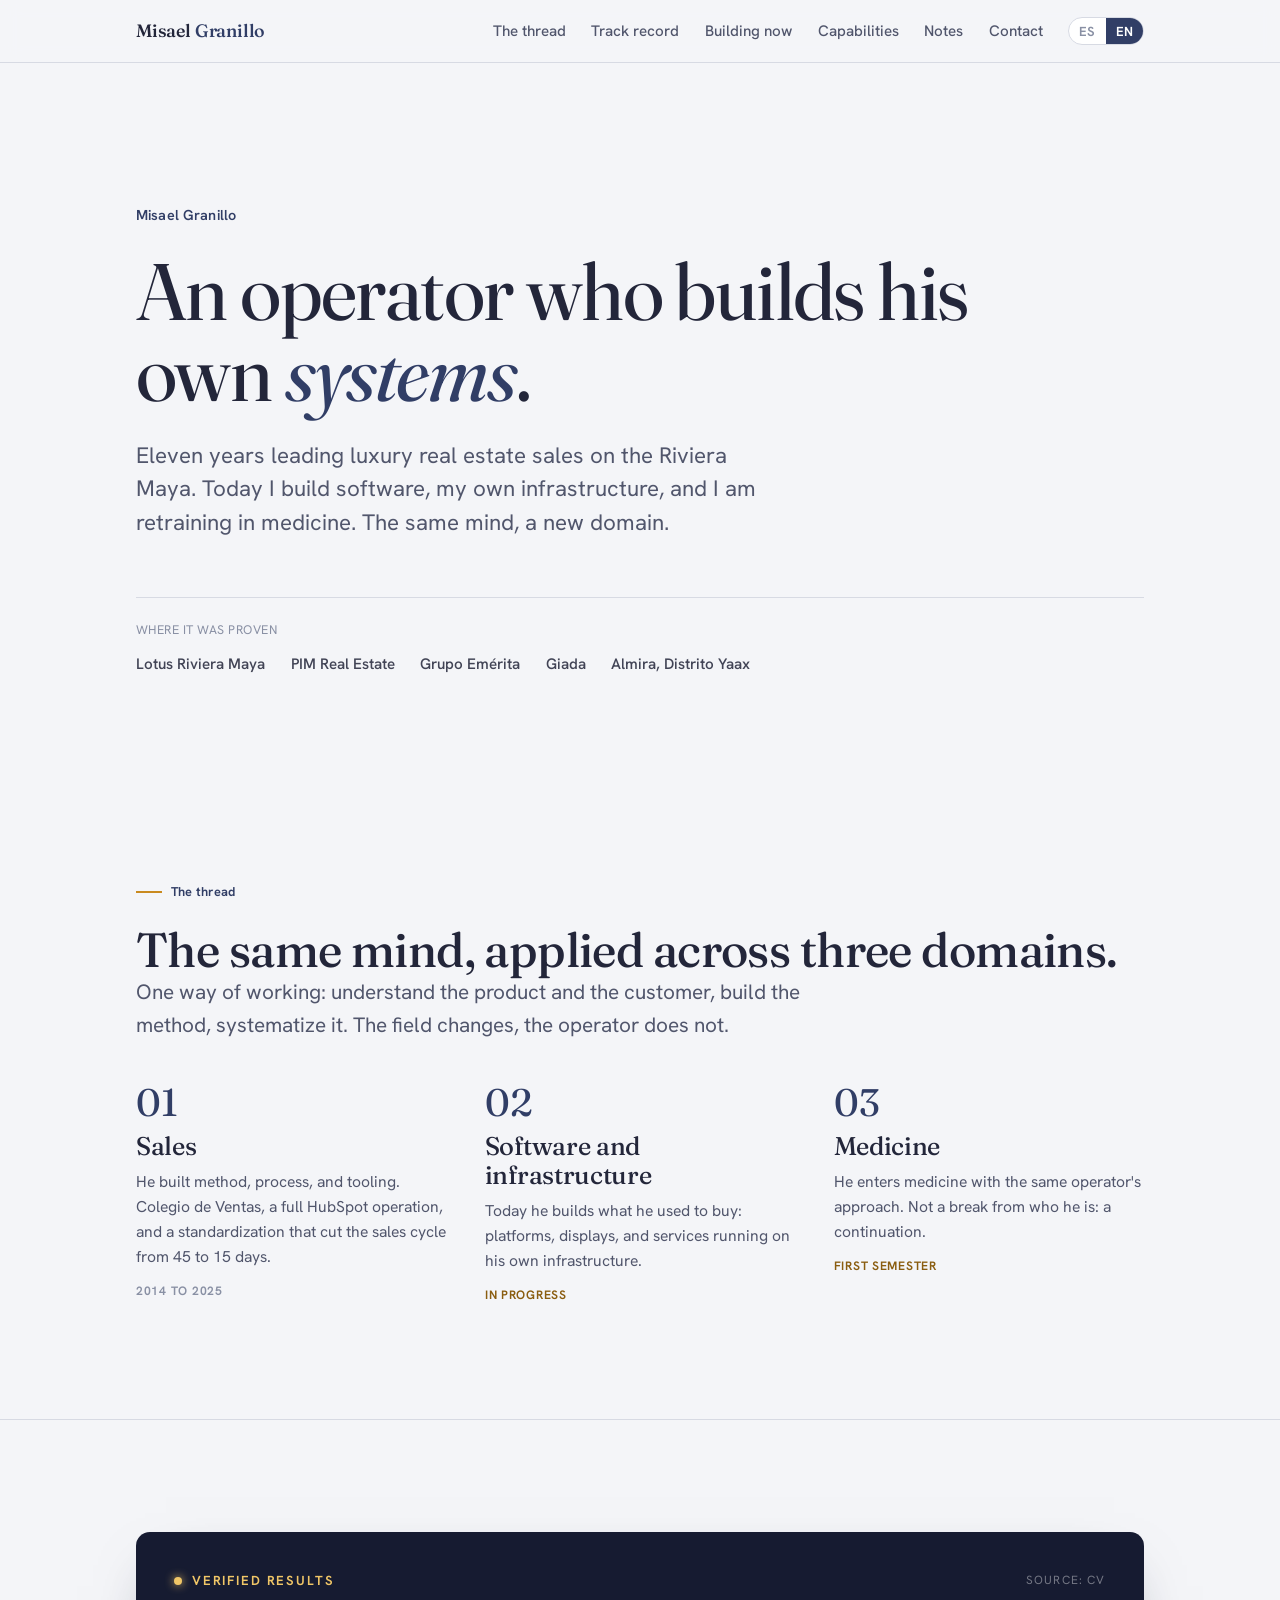
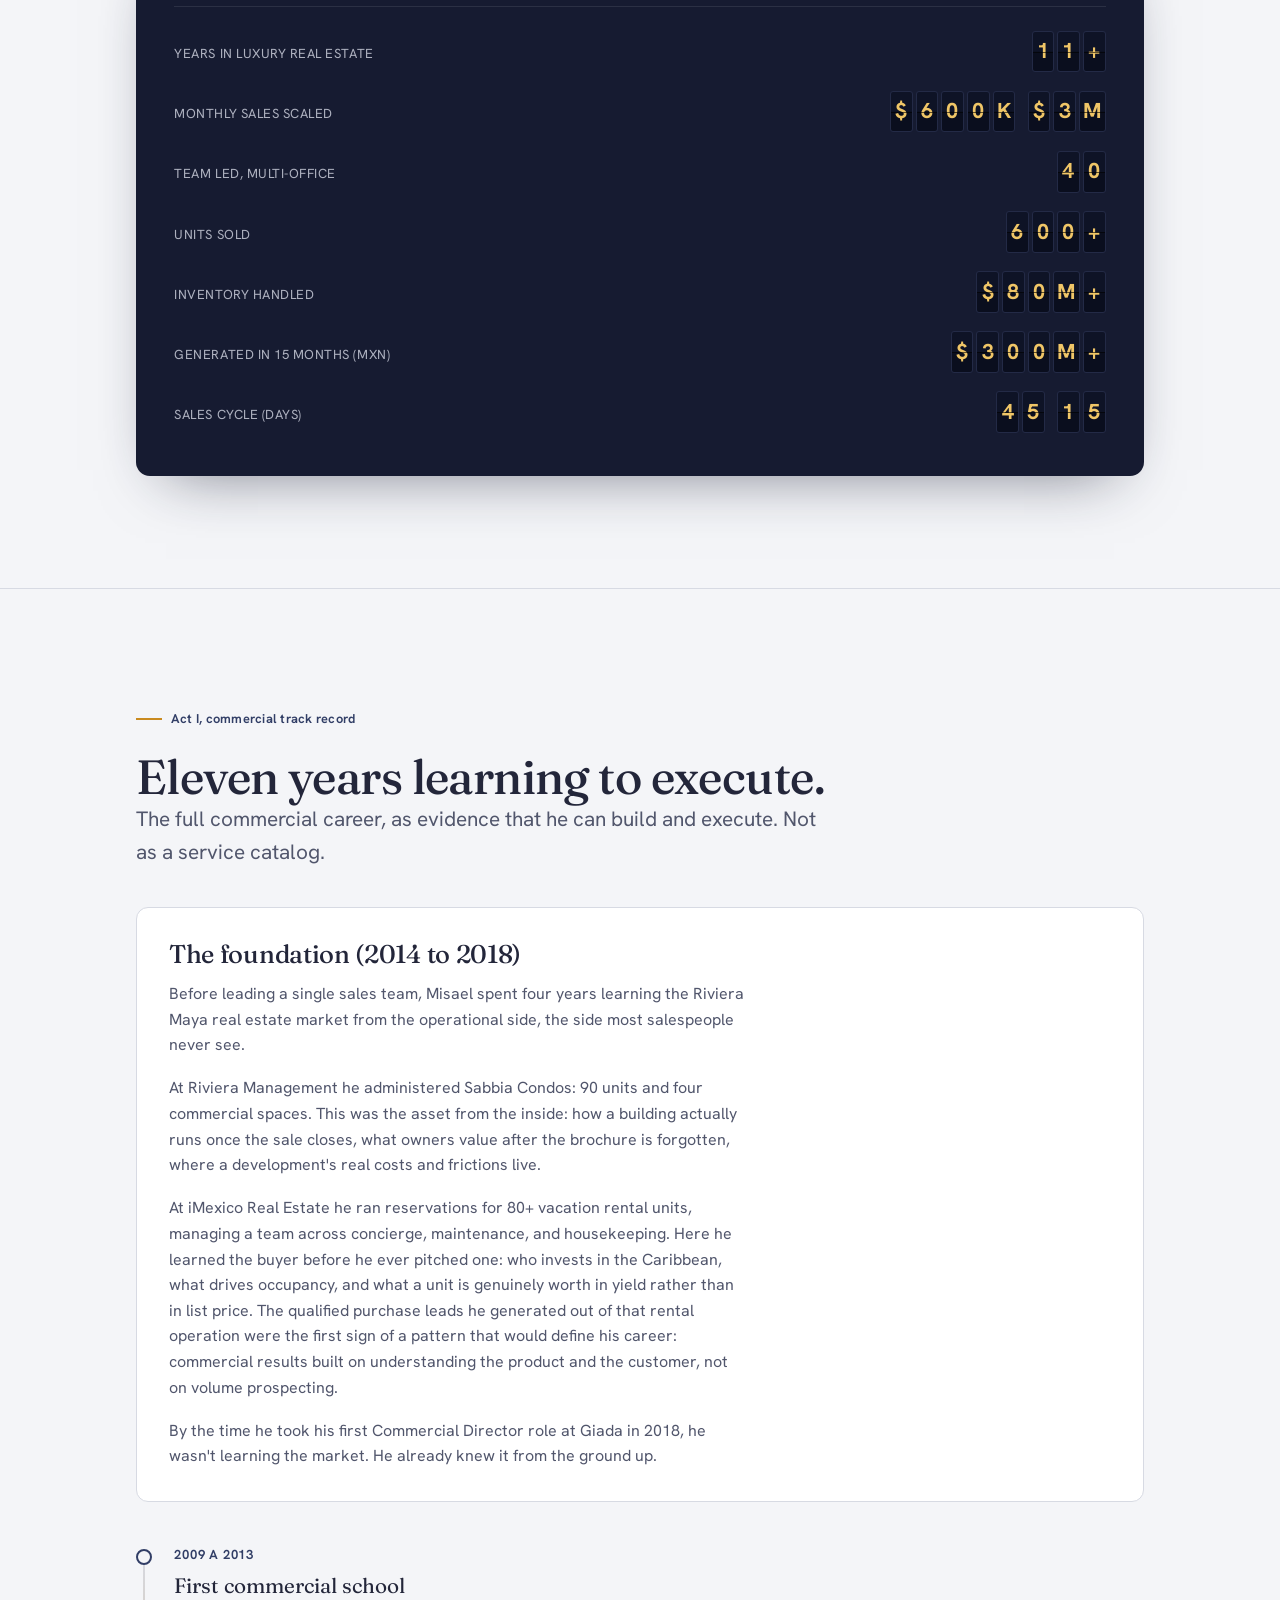
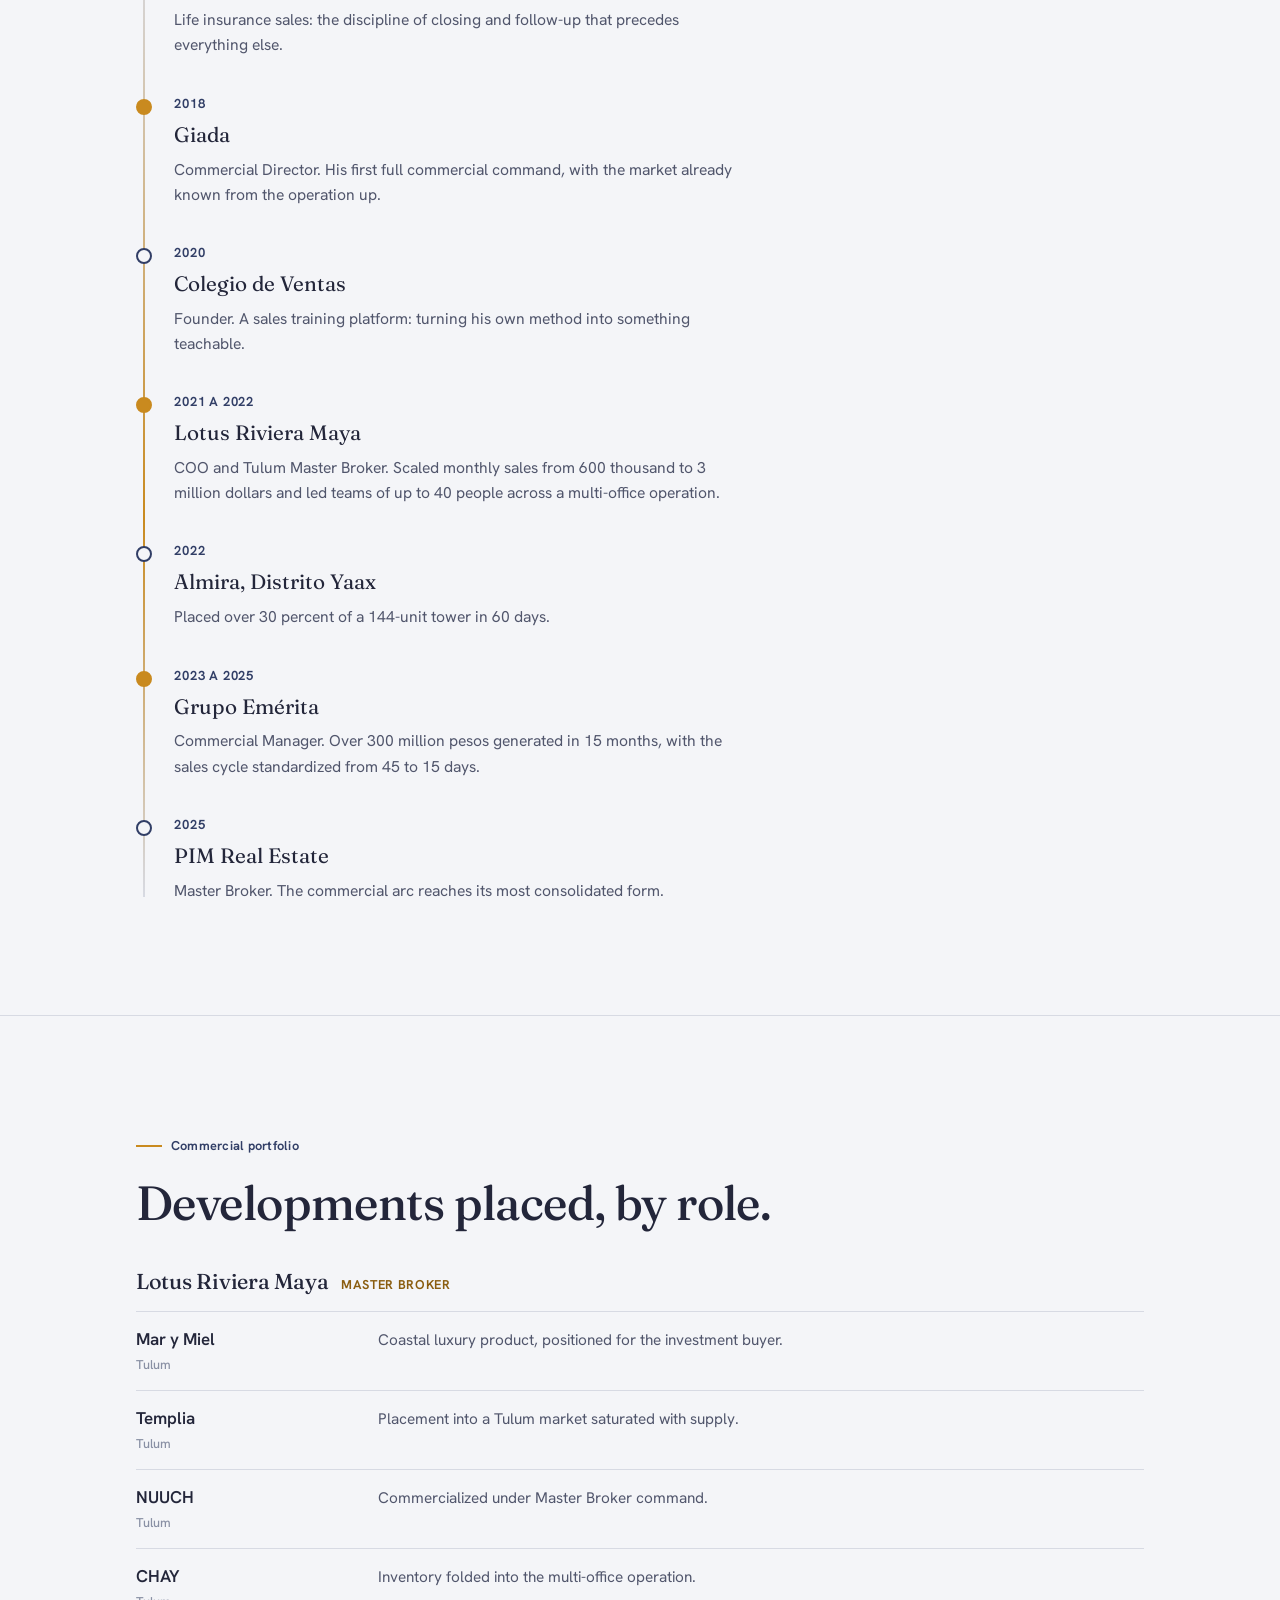
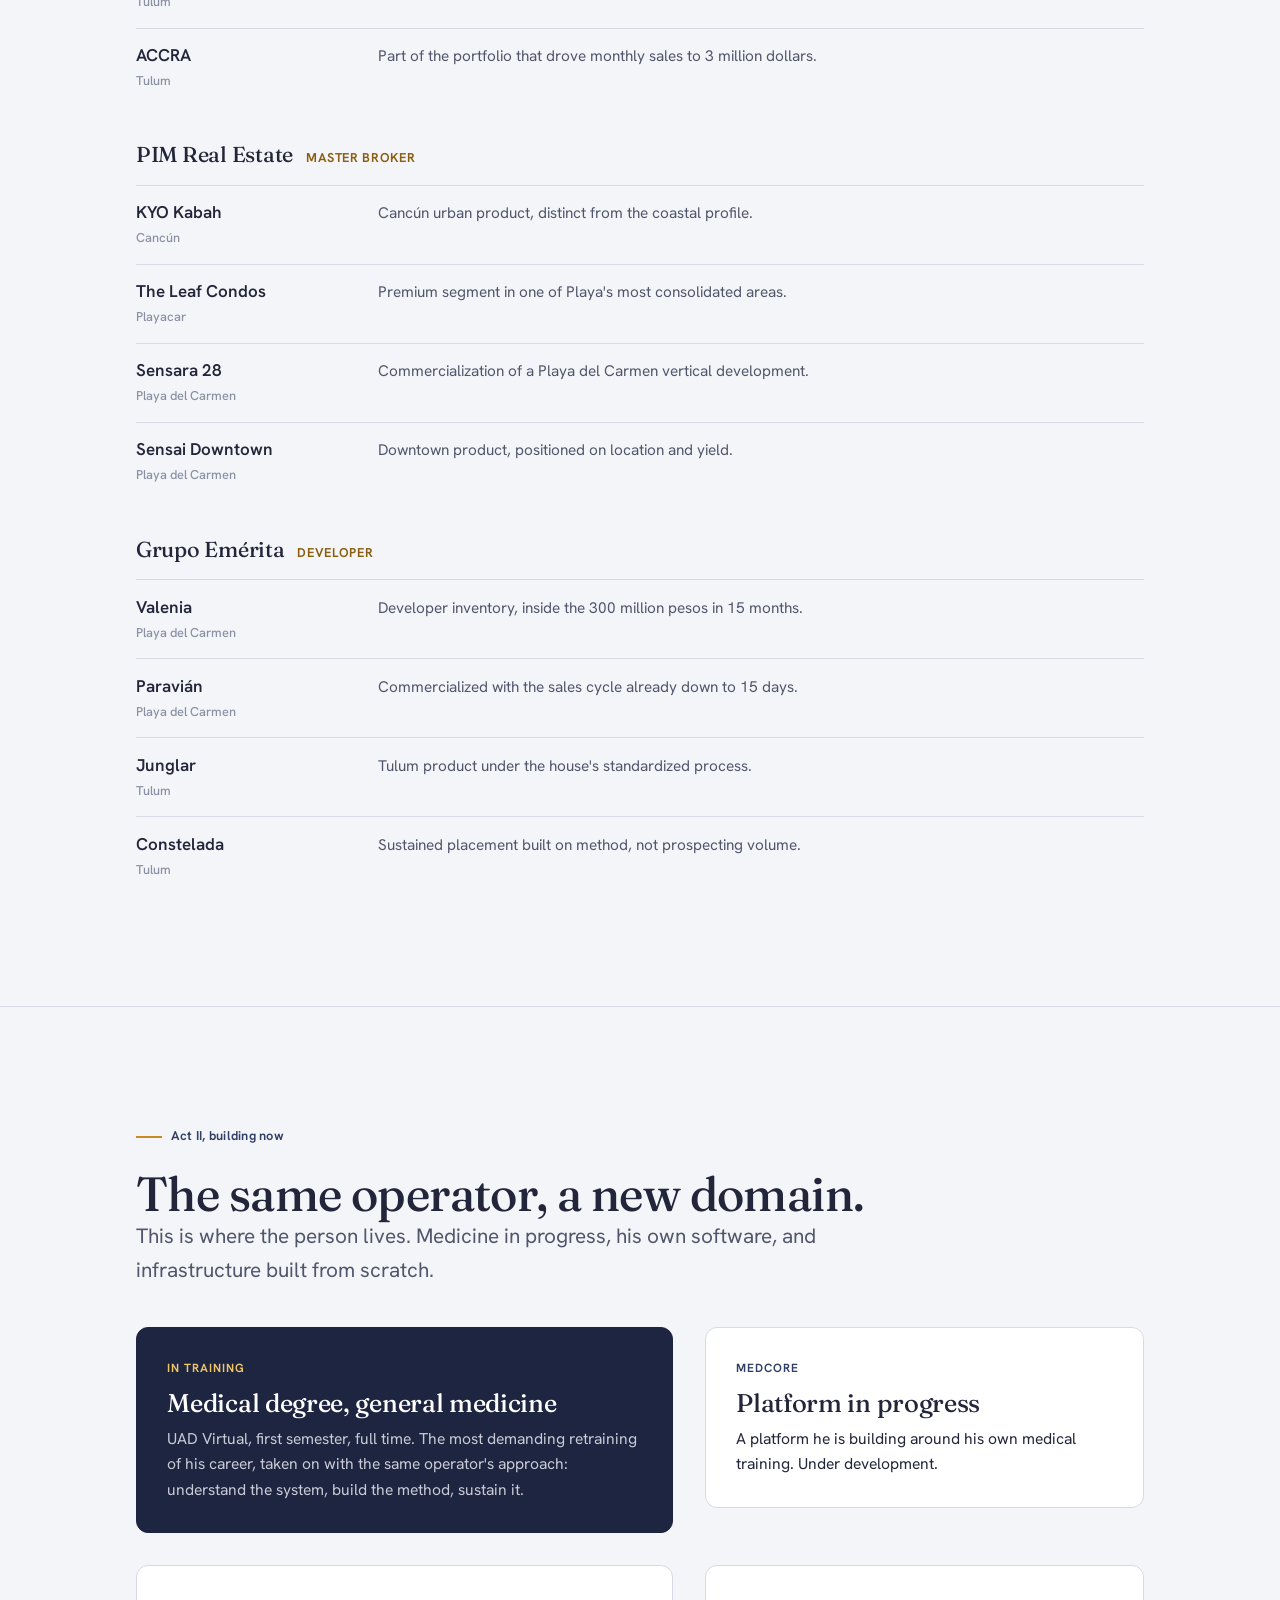
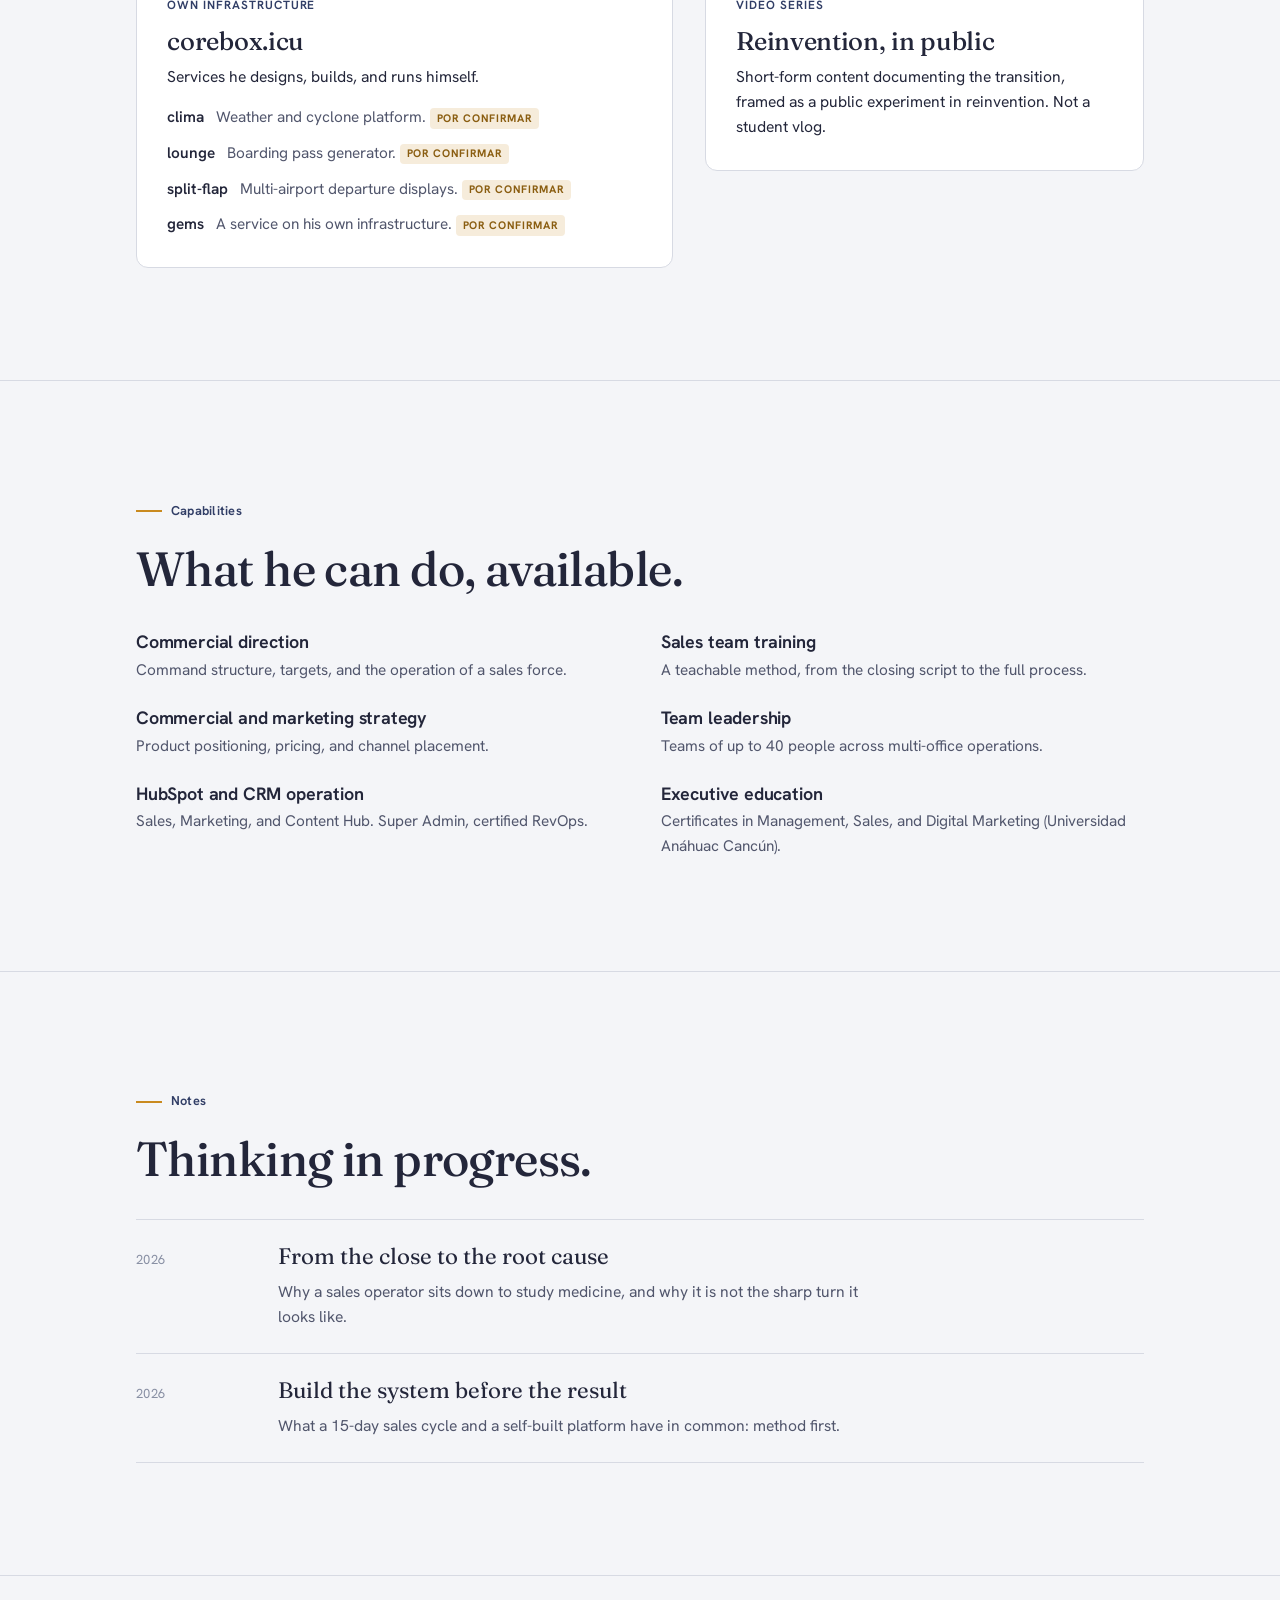
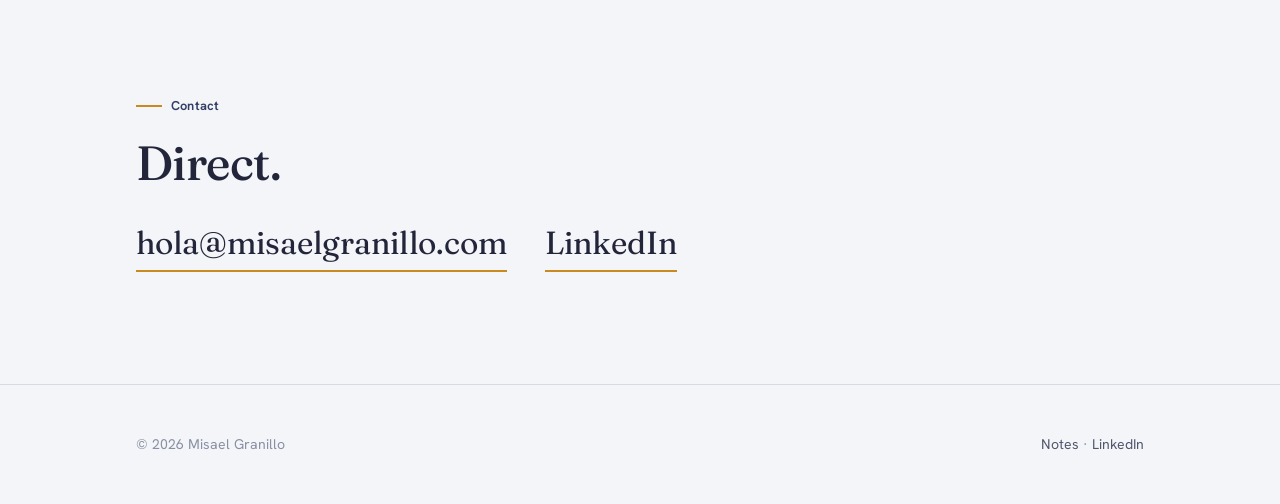
==== index.html @ b98426c8 "Promote reposition to main: "an operator who builds systems" Replace the executive-only build with t" ====
<!doctype html>
<html lang="es" data-lang="es">
<head>
<meta charset="utf-8">
<meta name="viewport" content="width=device-width, initial-scale=1">
<title data-title-es="Misael Granillo - Operador que construye sistemas" data-title-en="Misael Granillo - An operator who builds systems">Misael Granillo - Operador que construye sistemas</title>
<meta name="description" content="Misael Granillo: operador comercial que construye sus propios sistemas. Once años dirigiendo ventas de bienes raíces de lujo en la Riviera Maya; hoy construyendo software, infraestructura propia y reentrenándose en medicina.">
<link rel="canonical" href="https://misaelgranillo.com/">
<meta name="author" content="Misael Granillo">
<link rel="alternate" hreflang="es" href="https://misaelgranillo.com/">
<link rel="alternate" hreflang="en" href="https://misaelgranillo.com/">
<link rel="alternate" hreflang="x-default" href="https://misaelgranillo.com/">

<meta property="og:type" content="profile">
<meta property="og:site_name" content="Misael Granillo">
<meta property="og:title" content="Misael Granillo - Operador que construye sistemas">
<meta property="og:description" content="Once años dirigiendo ventas de bienes raíces de lujo; hoy construyendo software, infraestructura propia y reentrenándose en medicina. La misma mente, un dominio nuevo.">
<meta property="og:url" content="https://misaelgranillo.com/">
<meta property="og:locale" content="es_MX">
<meta property="og:locale:alternate" content="en_US">
<meta name="twitter:card" content="summary_large_image">
<meta name="twitter:title" content="Misael Granillo - Operador que construye sistemas">
<meta name="twitter:description" content="Once años dirigiendo ventas de bienes raíces de lujo; hoy construyendo software, infraestructura propia y reentrenándose en medicina.">

<meta name="theme-color" content="#313e66">
<link rel="icon" href="/assets/img/favicon.svg" type="image/svg+xml">

<link rel="preconnect" href="https://fonts.googleapis.com">
<link rel="preconnect" href="https://fonts.gstatic.com" crossorigin>
<link href="https://fonts.googleapis.com/css2?family=Fraunces:ital,opsz,wght@0,9..144,380..560;1,9..144,380..520&family=Hanken+Grotesk:wght@400;500;600;700&display=swap" rel="stylesheet">
<link rel="stylesheet" href="/assets/css/styles.css">

<script type="application/ld+json">
{
  "@context": "https://schema.org",
  "@type": "Person",
  "name": "Misael Granillo",
  "alternateName": "Aldo Misael Granillo Mejía",
  "url": "https://misaelgranillo.com/",
  "jobTitle": "Operador comercial y constructor de sistemas",
  "description": "Operador comercial con once años dirigiendo ventas de bienes raíces de lujo en la Riviera Maya. Hoy construye software e infraestructura propia y cursa la licenciatura en Medicina General.",
  "email": "mailto:hola@misaelgranillo.com",
  "knowsAbout": ["Dirección comercial", "Bienes raíces de lujo", "Formación de equipos de venta", "HubSpot", "RevOps", "Desarrollo de software", "Infraestructura web"],
  "alumniOf": [
    { "@type": "CollegeOrUniversity", "name": "Universidad Autónoma de Durango (UAD Virtual)" },
    { "@type": "CollegeOrUniversity", "name": "Universidad Anáhuac Cancún" }
  ],
  "sameAs": [
    "https://www.linkedin.com/in/misaelgranillo",
    "https://www.tiktok.com/@misaelgranillo",
    "https://x.com/misaelgranillo"
  ]
}
</script>
</head>
<body>

<header class="topbar">
  <div class="wrap">
    <a class="brand" href="/">Misael <span>Granillo</span></a>
    <nav class="nav" aria-label="Principal">
      <div class="nav-links" data-open="false">
        <a href="#hilo"><span class="es">El hilo</span><span class="en">The thread</span></a>
        <a href="#trayectoria"><span class="es">Trayectoria</span><span class="en">Track record</span></a>
        <a href="#ahora"><span class="es">Construyendo hoy</span><span class="en">Building now</span></a>
        <a href="#capacidades"><span class="es">Capacidades</span><span class="en">Capabilities</span></a>
        <a href="/notas/"><span class="es">Notas</span><span class="en">Notes</span></a>
        <a href="#contacto"><span class="es">Contacto</span><span class="en">Contact</span></a>
      </div>
      <div class="lang" role="group" aria-label="Idioma / Language">
        <button type="button" data-set="es" aria-label="Español">ES</button>
        <button type="button" data-set="en" aria-label="English">EN</button>
      </div>
      <button class="menu-btn" type="button" aria-label="Menú"><span></span></button>
    </nav>
  </div>
</header>

<main>

  <!-- HERO -->
  <section class="hero">
    <div class="wrap">
      <p class="kicker">
        <span class="es">Misael Granillo</span>
        <span class="en">Misael Granillo</span>
      </p>
      <h1>
        <span class="es">Un operador que construye sus propios <em>sistemas</em>.</span>
        <span class="en">An operator who builds his own <em>systems</em>.</span>
      </h1>
      <p class="sub">
        <span class="es">Once años dirigiendo ventas de bienes raíces de lujo en la Riviera Maya. Hoy construyo software, infraestructura propia y me reentreno en medicina. La misma mente, un dominio nuevo.</span>
        <span class="en">Eleven years leading luxury real estate sales on the Riviera Maya. Today I build software, my own infrastructure, and I am retraining in medicine. The same mind, a new domain.</span>
      </p>

      <div class="cred">
        <p class="cred-note">
          <span class="es">Donde lo demostró</span>
          <span class="en">Where it was proven</span>
        </p>
        <ul>
          <li>Lotus Riviera Maya</li>
          <li>PIM Real Estate</li>
          <li>Grupo Emérita</li>
          <li>Giada</li>
          <li>Almira, Distrito Yaax</li>
        </ul>
      </div>
    </div>
  </section>

  <!-- THE THREAD -->
  <section class="section" id="hilo">
    <div class="wrap">
      <p class="section-label"><span class="es">El hilo</span><span class="en">The thread</span></p>
      <h2>
        <span class="es">La misma mente, aplicada a tres dominios.</span>
        <span class="en">The same mind, applied across three domains.</span>
      </h2>
      <p class="lede">
        <span class="es">Una sola forma de trabajar: entender el producto y al cliente, construir el método, sistematizarlo. Cambia el campo, no el operador.</span>
        <span class="en">One way of working: understand the product and the customer, build the method, systematize it. The field changes, the operator does not.</span>
      </p>

      <div class="thread-grid">
        <div class="domain">
          <div class="dom-k">01</div>
          <h3><span class="es">Ventas</span><span class="en">Sales</span></h3>
          <p>
            <span class="es">Construyó método, proceso y herramientas. Colegio de Ventas, operación de HubSpot y una estandarización que bajó el ciclo de venta de 45 a 15 días.</span>
            <span class="en">He built method, process, and tooling. Colegio de Ventas, a full HubSpot operation, and a standardization that cut the sales cycle from 45 to 15 days.</span>
          </p>
          <span class="state past"><span class="es">2014 a 2025</span><span class="en">2014 to 2025</span></span>
        </div>
        <div class="domain">
          <div class="dom-k">02</div>
          <h3><span class="es">Software e infraestructura</span><span class="en">Software and infrastructure</span></h3>
          <p>
            <span class="es">Hoy construye lo que antes contrataba: plataformas, displays y servicios que corren en su propia infraestructura.</span>
            <span class="en">Today he builds what he used to buy: platforms, displays, and services running on his own infrastructure.</span>
          </p>
          <span class="state now"><span class="es">En curso</span><span class="en">In progress</span></span>
        </div>
        <div class="domain">
          <div class="dom-k">03</div>
          <h3><span class="es">Medicina</span><span class="en">Medicine</span></h3>
          <p>
            <span class="es">Entra a la medicina con el mismo enfoque de operador. No es ruptura con quien es: es continuación.</span>
            <span class="en">He enters medicine with the same operator's approach. Not a break from who he is: a continuation.</span>
          </p>
          <span class="state now"><span class="es">Primer semestre</span><span class="en">First semester</span></span>
        </div>
      </div>
    </div>
  </section>

  <!-- DEPARTURE BOARD / METRICS -->
  <section class="section">
    <div class="wrap">
      <div class="board" role="group" aria-label="Resultados verificados / Verified results">
        <div class="board-head">
          <span class="bh-l"><span class="dot"></span><span class="es">Resultados verificados</span><span class="en">Verified results</span></span>
          <span class="bh-r"><span class="es">Fuente: CV</span><span class="en">Source: CV</span></span>
        </div>
        <div class="board-rows">
          <div class="flaprow"><span class="lbl"><span class="es">Años en bienes raíces de lujo</span><span class="en">Years in luxury real estate</span></span><span class="val">11+</span></div>
          <div class="flaprow"><span class="lbl"><span class="es">Ventas mensuales escaladas</span><span class="en">Monthly sales scaled</span></span><span class="val">$600K $3M</span></div>
          <div class="flaprow"><span class="lbl"><span class="es">Equipo dirigido, multi-oficina</span><span class="en">Team led, multi-office</span></span><span class="val">40</span></div>
          <div class="flaprow"><span class="lbl"><span class="es">Unidades comercializadas</span><span class="en">Units sold</span></span><span class="val">600+</span></div>
          <div class="flaprow"><span class="lbl"><span class="es">Inventario acumulado</span><span class="en">Inventory handled</span></span><span class="val">$80M+</span></div>
          <div class="flaprow"><span class="lbl"><span class="es">Generado en 15 meses (MXN)</span><span class="en">Generated in 15 months (MXN)</span></span><span class="val">$300M+</span></div>
          <div class="flaprow"><span class="lbl"><span class="es">Ciclo de venta (días)</span><span class="en">Sales cycle (days)</span></span><span class="val">45 15</span></div>
        </div>
      </div>
    </div>
  </section>

  <!-- ACT I: TRACK ARC -->
  <section class="section" id="trayectoria">
    <div class="wrap">
      <p class="section-label"><span class="es">Acto I, trayectoria comercial</span><span class="en">Act I, commercial track record</span></p>
      <h2>
        <span class="es">Once años aprendiendo a ejecutar.</span>
        <span class="en">Eleven years learning to execute.</span>
      </h2>
      <p class="lede">
        <span class="es">La carrera comercial completa, como evidencia de que sabe construir y ejecutar. No como catálogo de servicios.</span>
        <span class="en">The full commercial career, as evidence that he can build and execute. Not as a service catalog.</span>
      </p>

      <!-- Foundation feature -->
      <div class="foundation">
        <h3><span class="es">La base (2014 a 2018)</span><span class="en">The foundation (2014 to 2018)</span></h3>
        <div class="es">
          <p>Antes de dirigir un solo equipo de ventas, Misael pasó cuatro años aprendiendo el mercado inmobiliario de la Riviera Maya desde el lado operativo, el lado que la mayoría de los vendedores nunca ve.</p>
          <p>En Riviera Management administró Sabbia Condos: 90 unidades y cuatro locales comerciales. Era el activo visto por dentro: cómo funciona de verdad un edificio una vez cerrada la venta, qué valoran los propietarios cuando el folleto ya se olvidó, dónde viven los costos y las fricciones reales de un desarrollo.</p>
          <p>En iMexico Real Estate llevó las reservaciones de más de 80 unidades de renta vacacional, gestionando un equipo entre concierge, mantenimiento y limpieza. Ahí conoció al comprador antes de venderle a uno: quién invierte en el Caribe, qué mueve la ocupación y cuánto vale de verdad una unidad en rendimiento, no en precio de lista. Los prospectos de compra calificados que generó desde esa operación de renta fueron la primera señal de un patrón que definiría su carrera: resultados comerciales construidos sobre entender el producto y al cliente, no sobre prospección por volumen.</p>
          <p>Para cuando tomó su primer puesto de Director Comercial en Giada, en 2018, ya no estaba aprendiendo el mercado. Lo conocía desde abajo.</p>
        </div>
        <div class="en">
          <p>Before leading a single sales team, Misael spent four years learning the Riviera Maya real estate market from the operational side, the side most salespeople never see.</p>
          <p>At Riviera Management he administered Sabbia Condos: 90 units and four commercial spaces. This was the asset from the inside: how a building actually runs once the sale closes, what owners value after the brochure is forgotten, where a development's real costs and frictions live.</p>
          <p>At iMexico Real Estate he ran reservations for 80+ vacation rental units, managing a team across concierge, maintenance, and housekeeping. Here he learned the buyer before he ever pitched one: who invests in the Caribbean, what drives occupancy, and what a unit is genuinely worth in yield rather than in list price. The qualified purchase leads he generated out of that rental operation were the first sign of a pattern that would define his career: commercial results built on understanding the product and the customer, not on volume prospecting.</p>
          <p>By the time he took his first Commercial Director role at Giada in 2018, he wasn't learning the market. He already knew it from the ground up.</p>
        </div>
      </div>

      <!-- Arc -->
      <div class="arc">
        <div class="arc-item">
          <div class="arc-when">2009 a 2013</div>
          <div class="arc-role"><span class="es">Primera escuela comercial</span><span class="en">First commercial school</span></div>
          <p><span class="es">Venta de seguros de vida: la disciplina de cierre y seguimiento que precede a todo lo demás.</span><span class="en">Life insurance sales: the discipline of closing and follow-up that precedes everything else.</span></p>
        </div>
        <div class="arc-item accent">
          <div class="arc-when">2018</div>
          <div class="arc-role">Giada</div>
          <p><span class="es">Director Comercial. Primer mando comercial completo, con el mercado ya conocido desde la operación.</span><span class="en">Commercial Director. His first full commercial command, with the market already known from the operation up.</span></p>
        </div>
        <div class="arc-item">
          <div class="arc-when">2020</div>
          <div class="arc-role">Colegio de Ventas</div>
          <p><span class="es">Fundador. Plataforma de formación en ventas: convertir el método propio en algo enseñable.</span><span class="en">Founder. A sales training platform: turning his own method into something teachable.</span></p>
        </div>
        <div class="arc-item accent">
          <div class="arc-when">2021 a 2022</div>
          <div class="arc-role">Lotus Riviera Maya</div>
          <p><span class="es">COO y Master Broker de Tulum. Escaló las ventas mensuales de 600 mil a 3 millones de dólares y dirigió equipos de hasta 40 personas en operación multi-oficina.</span><span class="en">COO and Tulum Master Broker. Scaled monthly sales from 600 thousand to 3 million dollars and led teams of up to 40 people across a multi-office operation.</span></p>
        </div>
        <div class="arc-item">
          <div class="arc-when">2022</div>
          <div class="arc-role">Almira, Distrito Yaax</div>
          <p><span class="es">Colocó más del 30 por ciento de una torre de 144 unidades en 60 días.</span><span class="en">Placed over 30 percent of a 144-unit tower in 60 days.</span></p>
        </div>
        <div class="arc-item accent">
          <div class="arc-when">2023 a 2025</div>
          <div class="arc-role">Grupo Emérita</div>
          <p><span class="es">Gerente Comercial. Más de 300 millones de pesos generados en 15 meses, con el ciclo de venta estandarizado de 45 a 15 días.</span><span class="en">Commercial Manager. Over 300 million pesos generated in 15 months, with the sales cycle standardized from 45 to 15 days.</span></p>
        </div>
        <div class="arc-item">
          <div class="arc-when">2025</div>
          <div class="arc-role">PIM Real Estate</div>
          <p><span class="es">Master Broker. El arco comercial llega a su forma más consolidada.</span><span class="en">Master Broker. The commercial arc reaches its most consolidated form.</span></p>
        </div>
      </div>
    </div>
  </section>

  <!-- TRACK RECORD GROUPED -->
  <section class="section">
    <div class="wrap">
      <p class="section-label"><span class="es">Track record comercial</span><span class="en">Commercial portfolio</span></p>
      <h2>
        <span class="es">Desarrollos colocados, por mando.</span>
        <span class="en">Developments placed, by role.</span>
      </h2>

      <div class="tr-group">
        <div class="tr-head">
          <h3>Lotus Riviera Maya</h3>
          <span class="role">Master Broker</span>
        </div>
        <ul class="tr-list">
          <li><span class="name">Mar y Miel<span class="where">Tulum</span></span><span class="pos"><span class="es">Producto de lujo costero, posicionado para comprador de inversión.</span><span class="en">Coastal luxury product, positioned for the investment buyer.</span></span></li>
          <li><span class="name">Templia<span class="where">Tulum</span></span><span class="pos"><span class="es">Colocación en un mercado de Tulum en plena saturación de oferta.</span><span class="en">Placement into a Tulum market saturated with supply.</span></span></li>
          <li><span class="name">NUUCH<span class="where">Tulum</span></span><span class="pos"><span class="es">Comercialización bajo mando de Master Broker.</span><span class="en">Commercialized under Master Broker command.</span></span></li>
          <li><span class="name">CHAY<span class="where">Tulum</span></span><span class="pos"><span class="es">Inventario integrado a la operación multi-oficina.</span><span class="en">Inventory folded into the multi-office operation.</span></span></li>
          <li><span class="name">ACCRA<span class="where">Tulum</span></span><span class="pos"><span class="es">Parte del portafolio que llevó las ventas mensuales a 3 millones de dólares.</span><span class="en">Part of the portfolio that drove monthly sales to 3 million dollars.</span></span></li>
        </ul>
      </div>

      <div class="tr-group">
        <div class="tr-head">
          <h3>PIM Real Estate</h3>
          <span class="role">Master Broker</span>
        </div>
        <ul class="tr-list">
          <li><span class="name">KYO Kabah<span class="where">Cancún</span></span><span class="pos"><span class="es">Producto urbano de Cancún, distinto al perfil costero.</span><span class="en">Cancún urban product, distinct from the coastal profile.</span></span></li>
          <li><span class="name">The Leaf Condos<span class="where">Playacar</span></span><span class="pos"><span class="es">Segmento premium en una de las zonas más consolidadas de Playa.</span><span class="en">Premium segment in one of Playa's most consolidated areas.</span></span></li>
          <li><span class="name">Sensara 28<span class="where">Playa del Carmen</span></span><span class="pos"><span class="es">Comercialización de desarrollo vertical de Playa del Carmen.</span><span class="en">Commercialization of a Playa del Carmen vertical development.</span></span></li>
          <li><span class="name">Sensai Downtown<span class="where">Playa del Carmen</span></span><span class="pos"><span class="es">Producto de centro urbano, posicionado por ubicación y renta.</span><span class="en">Downtown product, positioned on location and yield.</span></span></li>
        </ul>
      </div>

      <div class="tr-group">
        <div class="tr-head">
          <h3>Grupo Emérita</h3>
          <span class="role"><span class="es">Desarrollador</span><span class="en">Developer</span></span>
        </div>
        <ul class="tr-list">
          <li><span class="name">Valenia<span class="where">Playa del Carmen</span></span><span class="pos"><span class="es">Inventario del desarrollador, dentro de los 300 millones de pesos en 15 meses.</span><span class="en">Developer inventory, inside the 300 million pesos in 15 months.</span></span></li>
          <li><span class="name">Paravián<span class="where">Playa del Carmen</span></span><span class="pos"><span class="es">Comercializado con el ciclo de venta ya reducido a 15 días.</span><span class="en">Commercialized with the sales cycle already down to 15 days.</span></span></li>
          <li><span class="name">Junglar<span class="where">Tulum</span></span><span class="pos"><span class="es">Producto Tulum bajo el proceso estandarizado de la casa.</span><span class="en">Tulum product under the house's standardized process.</span></span></li>
          <li><span class="name">Constelada<span class="where">Tulum</span></span><span class="pos"><span class="es">Colocación sostenida sobre método, no sobre volumen de prospección.</span><span class="en">Sustained placement built on method, not prospecting volume.</span></span></li>
        </ul>
      </div>
    </div>
  </section>

  <!-- ACT II: BUILDING NOW -->
  <section class="section" id="ahora">
    <div class="wrap">
      <p class="section-label"><span class="es">Acto II, construyendo hoy</span><span class="en">Act II, building now</span></p>
      <h2>
        <span class="es">El mismo operador, un dominio nuevo.</span>
        <span class="en">The same operator, a new domain.</span>
      </h2>
      <p class="lede">
        <span class="es">Aquí vive la persona. Medicina en curso, software propio e infraestructura que construye de cero.</span>
        <span class="en">This is where the person lives. Medicine in progress, his own software, and infrastructure built from scratch.</span>
      </p>

      <div class="now-grid">
        <div class="panel feature">
          <span class="tag"><span class="es">Formación en curso</span><span class="en">In training</span></span>
          <h3><span class="es">Licenciatura en Medicina General</span><span class="en">Medical degree, general medicine</span></h3>
          <p>
            <span class="es">UAD Virtual, primer semestre, tiempo completo. El reentrenamiento más exigente de su carrera, abordado con el mismo enfoque de operador: entender el sistema, construir el método, sostenerlo.</span>
            <span class="en">UAD Virtual, first semester, full time. The most demanding retraining of his career, taken on with the same operator's approach: understand the system, build the method, sustain it.</span>
          </p>
        </div>

        <div class="panel">
          <span class="tag">MedCore</span>
          <h3><span class="es">Plataforma en construcción</span><span class="en">Platform in progress</span></h3>
          <p>
            <span class="es">Una plataforma que está construyendo alrededor de su propia formación médica. En desarrollo.</span>
            <span class="en">A platform he is building around his own medical training. Under development.</span>
          </p>
        </div>

        <div class="panel">
          <span class="tag"><span class="es">Infraestructura propia</span><span class="en">Own infrastructure</span></span>
          <h3>corebox.icu</h3>
          <p>
            <span class="es">Servicios que diseña, construye y opera él mismo.</span>
            <span class="en">Services he designs, builds, and runs himself.</span>
          </p>
          <ul class="infra-list">
            <li><span class="host">clima</span><span class="desc"><span class="es">Plataforma de clima y ciclones.</span><span class="en">Weather and cyclone platform.</span><span class="pending" title="Confirmar despliegue público">por confirmar</span></span></li>
            <li><span class="host">lounge</span><span class="desc"><span class="es">Generador de pases de abordar.</span><span class="en">Boarding pass generator.</span><span class="pending" title="Confirmar despliegue público">por confirmar</span></span></li>
            <li><span class="host">split-flap</span><span class="desc"><span class="es">Displays de salidas multi-aeropuerto.</span><span class="en">Multi-airport departure displays.</span><span class="pending" title="Confirmar despliegue público">por confirmar</span></span></li>
            <li><span class="host">gems</span><span class="desc"><span class="es">Servicio en infraestructura propia.</span><span class="en">A service on his own infrastructure.</span><span class="pending" title="Confirmar despliegue público">por confirmar</span></span></li>
          </ul>
        </div>

        <div class="panel">
          <span class="tag"><span class="es">Serie de video</span><span class="en">Video series</span></span>
          <h3><span class="es">Reinversión, en público</span><span class="en">Reinvention, in public</span></h3>
          <p>
            <span class="es">Contenido corto que documenta la transición, encuadrado como un experimento público de reinvención. No un vlog de estudiante.</span>
            <span class="en">Short-form content documenting the transition, framed as a public experiment in reinvention. Not a student vlog.</span>
          </p>
        </div>
      </div>
    </div>
  </section>

  <!-- CAPABILITIES -->
  <section class="section" id="capacidades">
    <div class="wrap">
      <p class="section-label"><span class="es">Capacidades</span><span class="en">Capabilities</span></p>
      <h2>
        <span class="es">Lo que sabe hacer, disponible.</span>
        <span class="en">What he can do, available.</span>
      </h2>

      <div class="caps">
        <div class="cap">
          <h3><span class="es">Dirección comercial</span><span class="en">Commercial direction</span></h3>
          <p><span class="es">Estructura de mando, metas y operación de una fuerza de ventas.</span><span class="en">Command structure, targets, and the operation of a sales force.</span></p>
        </div>
        <div class="cap">
          <h3><span class="es">Formación de equipos de venta</span><span class="en">Sales team training</span></h3>
          <p><span class="es">Método enseñable, del guion de cierre al proceso completo.</span><span class="en">A teachable method, from the closing script to the full process.</span></p>
        </div>
        <div class="cap">
          <h3><span class="es">Estrategia comercial y de marketing</span><span class="en">Commercial and marketing strategy</span></h3>
          <p><span class="es">Posicionamiento de producto, precio y colocación por canal.</span><span class="en">Product positioning, pricing, and channel placement.</span></p>
        </div>
        <div class="cap">
          <h3><span class="es">Liderazgo de equipos</span><span class="en">Team leadership</span></h3>
          <p><span class="es">Equipos de hasta 40 personas en operación multi-oficina.</span><span class="en">Teams of up to 40 people across multi-office operations.</span></p>
        </div>
        <div class="cap">
          <h3><span class="es">Operación HubSpot y CRM</span><span class="en">HubSpot and CRM operation</span></h3>
          <p><span class="es">Sales, Marketing y Content Hub. Super Admin, RevOps certificado.</span><span class="en">Sales, Marketing, and Content Hub. Super Admin, certified RevOps.</span></p>
        </div>
        <div class="cap">
          <h3><span class="es">Formación ejecutiva</span><span class="en">Executive education</span></h3>
          <p><span class="es">Certificados en Management, Ventas y Marketing Digital (Universidad Anáhuac Cancún).</span><span class="en">Certificates in Management, Sales, and Digital Marketing (Universidad Anáhuac Cancún).</span></p>
        </div>
      </div>
    </div>
  </section>

  <!-- NOTES TEASER -->
  <section class="section" id="notas">
    <div class="wrap">
      <p class="section-label"><span class="es">Notas</span><span class="en">Notes</span></p>
      <h2>
        <span class="es">Pensamiento en curso.</span>
        <span class="en">Thinking in progress.</span>
      </h2>
      <ul class="note-list">
        <li>
          <a href="/notas/del-cierre-a-la-causa-raiz/">
            <span class="date">2026</span>
            <span>
              <span class="n-title"><span class="es">Del cierre a la causa raíz</span><span class="en">From the close to the root cause</span></span>
              <span class="n-sum"><span class="es">Por qué un operador de ventas se sienta a estudiar medicina, y por qué no es un giro tan brusco como parece.</span><span class="en">Why a sales operator sits down to study medicine, and why it is not the sharp turn it looks like.</span></span>
            </span>
          </a>
        </li>
        <li>
          <a href="/notas/construir-el-sistema/">
            <span class="date">2026</span>
            <span>
              <span class="n-title"><span class="es">Construir el sistema antes que el resultado</span><span class="en">Build the system before the result</span></span>
              <span class="n-sum"><span class="es">Lo que un ciclo de venta de 15 días y una plataforma propia tienen en común: el método primero.</span><span class="en">What a 15-day sales cycle and a self-built platform have in common: method first.</span></span>
            </span>
          </a>
        </li>
      </ul>
    </div>
  </section>

  <!-- CONTACT -->
  <section class="section" id="contacto">
    <div class="wrap">
      <p class="section-label"><span class="es">Contacto</span><span class="en">Contact</span></p>
      <h2>
        <span class="es">Directo.</span>
        <span class="en">Direct.</span>
      </h2>
      <div class="contact-row">
        <a href="mailto:hola@misaelgranillo.com">hola@misaelgranillo.com</a>
        <a href="https://www.linkedin.com/in/misaelgranillo" rel="me noopener" target="_blank">LinkedIn</a>
      </div>
    </div>
  </section>

</main>

<footer class="foot">
  <div class="wrap">
    <span>© <span id="yr">2026</span> Misael Granillo</span>
    <span><a href="/notas/"><span class="es">Notas</span><span class="en">Notes</span></a> · <a href="https://www.linkedin.com/in/misaelgranillo" rel="me noopener" target="_blank">LinkedIn</a></span>
  </div>
</footer>

<script src="/assets/js/site.js" defer></script>
<script>document.getElementById("yr").textContent = new Date().getFullYear();</script>
</body>
</html>
---- assets/css/styles.css ----
/* ============================================================
   Misael Granillo — misaelgranillo.com
   Design system
   Palette anchored on deep indigo (#313E66) with an airport
   departure-board amber accent. Two families: Fraunces (display
   serif, high contrast) and Hanken Grotesk (sans, body/UI).
   ============================================================ */

:root {
  /* Indigo family */
  --indigo:        #313E66;
  --indigo-700:    #2a3557;
  --indigo-900:    #1e2540;   /* board background */
  --indigo-950:    #161b31;

  /* Ink + paper (indigo-biased neutrals, chosen as a family) */
  --ink:           #23263a;
  --ink-soft:      #51566c;
  --ink-faint:     #8990a4;
  --paper:         #f4f5f8;
  --paper-2:       #eceef3;
  --line:          #d7dae3;

  /* Aviation amber accent (interactive) */
  --amber:         #c98a1f;
  --amber-bright:  #e3a63a;
  --amber-ink:     #8a5d10;

  /* Board glyph colors */
  --flap:          #0e1326;
  --flap-edge:     #232a46;
  --flap-ink:      #f0c667;

  --maxw:          1120px;
  --gutter:        clamp(18px, 5vw, 56px);

  --serif: "Fraunces", Georgia, "Times New Roman", serif;
  --sans:  "Hanken Grotesk", system-ui, -apple-system, Segoe UI, Roboto, sans-serif;
}

*, *::before, *::after { box-sizing: border-box; }

html { -webkit-text-size-adjust: 100%; scroll-behavior: smooth; }
@media (prefers-reduced-motion: reduce) {
  html { scroll-behavior: auto; }
  * { animation-duration: .001ms !important; transition-duration: .001ms !important; }
}

body {
  margin: 0;
  background: var(--paper);
  color: var(--ink);
  font-family: var(--sans);
  font-size: 1.0625rem;
  line-height: 1.6;
  font-feature-settings: "ss01";
  -webkit-font-smoothing: antialiased;
  text-rendering: optimizeLegibility;
}

/* ---- Language toggle visibility ---- */
[data-lang="es"] .en { display: none; }
[data-lang="en"] .es { display: none; }
/* inline variants keep flow */
span.es, span.en, a.es, a.en, em.es, em.en, strong.es, strong.en { display: inline; }
[data-lang="es"] span.en, [data-lang="es"] a.en, [data-lang="es"] em.en, [data-lang="es"] strong.en { display: none; }
[data-lang="en"] span.es, [data-lang="en"] a.es, [data-lang="en"] em.es, [data-lang="en"] strong.es { display: none; }

/* ---- Layout ---- */
.wrap { max-width: var(--maxw); margin-inline: auto; padding-inline: var(--gutter); }
.section { padding-block: clamp(56px, 9vw, 112px); }
.section + .section { border-top: 1px solid var(--line); }

/* ---- Typography ---- */
h1, h2, h3 { font-family: var(--serif); font-weight: 460; line-height: 1.04; letter-spacing: -0.012em; color: var(--ink); margin: 0; }
h2 { font-size: clamp(1.9rem, 4.2vw, 3rem); font-weight: 480; }
h3 { font-size: clamp(1.25rem, 2.4vw, 1.6rem); line-height: 1.12; }
p { margin: 0 0 1.1em; max-width: 64ch; }
a { color: inherit; }

.section-label {
  font-family: var(--sans);
  font-size: .8rem;
  font-weight: 650;
  letter-spacing: .02em;
  color: var(--indigo);
  display: inline-flex;
  align-items: center;
  gap: .55rem;
  margin: 0 0 1.4rem;
}
.section-label::before {
  content: "";
  width: 26px; height: 2px;
  background: var(--amber);
  display: inline-block;
}
.lede { font-size: clamp(1.1rem, 1.7vw, 1.3rem); color: var(--ink-soft); max-width: 58ch; }

/* ============================================================
   Top bar
   ============================================================ */
.topbar {
  position: sticky; top: 0; z-index: 50;
  background: color-mix(in srgb, var(--paper) 86%, transparent);
  backdrop-filter: saturate(1.4) blur(10px);
  border-bottom: 1px solid var(--line);
}
.topbar .wrap { display: flex; align-items: center; justify-content: space-between; min-height: 62px; gap: 1rem; }
.brand {
  font-family: var(--serif);
  font-weight: 540;
  font-size: 1.12rem;
  letter-spacing: -0.01em;
  text-decoration: none;
  color: var(--ink);
  white-space: nowrap;
}
.brand span { color: var(--indigo); }
.nav { display: flex; align-items: center; gap: clamp(.9rem, 2vw, 1.8rem); }
.nav a { text-decoration: none; color: var(--ink-soft); font-size: .95rem; font-weight: 500; transition: color .15s; }
.nav a:hover { color: var(--indigo); }

.lang {
  display: inline-flex; border: 1px solid var(--line); border-radius: 999px;
  overflow: hidden; background: #fff;
}
.lang button {
  appearance: none; border: 0; background: transparent; cursor: pointer;
  font-family: var(--sans); font-size: .82rem; font-weight: 650; letter-spacing: .02em;
  padding: .3rem .62rem; color: var(--ink-faint);
}
[data-lang="es"] .lang button[data-set="es"],
[data-lang="en"] .lang button[data-set="en"] { background: var(--indigo); color: #fff; }

.nav-links { display: flex; align-items: center; gap: clamp(.9rem, 2vw, 1.8rem); }
.menu-btn { display: none; }

@media (max-width: 760px) {
  .nav-links {
    position: absolute; top: 62px; left: 0; right: 0;
    flex-direction: column; align-items: flex-start; gap: 0;
    background: var(--paper); border-bottom: 1px solid var(--line);
    padding: .4rem var(--gutter) 1rem;
    max-height: 0; overflow: hidden; transition: max-height .25s ease;
  }
  .nav-links[data-open="true"] { max-height: 320px; }
  .nav-links a { padding: .6rem 0; width: 100%; border-bottom: 1px solid var(--line); }
  .menu-btn {
    display: inline-flex; align-items: center; justify-content: center;
    width: 40px; height: 36px; border: 1px solid var(--line); border-radius: 8px;
    background: #fff; cursor: pointer;
  }
  .menu-btn span, .menu-btn span::before, .menu-btn span::after {
    content: ""; display: block; width: 18px; height: 2px; background: var(--ink); position: relative;
  }
  .menu-btn span::before { position: absolute; top: -6px; }
  .menu-btn span::after  { position: absolute; top: 6px; }
}

/* ============================================================
   Hero
   ============================================================ */
.hero { padding-block: clamp(64px, 11vw, 150px) clamp(44px, 7vw, 86px); }
.hero .kicker {
  font-size: .9rem; font-weight: 600; letter-spacing: .01em; color: var(--indigo);
  margin: 0 0 1.5rem;
}
.hero h1 {
  font-size: clamp(2.35rem, 6.4vw, 5rem);
  line-height: 1.015;
  font-weight: 420;
  letter-spacing: -0.02em;
  max-width: 17ch;
  margin: 0 0 1.6rem;
}
.hero h1 em { font-style: italic; color: var(--indigo); }
.hero .sub { font-size: clamp(1.08rem, 1.9vw, 1.4rem); color: var(--ink-soft); max-width: 48ch; line-height: 1.5; }

.cred {
  margin-top: clamp(2.4rem, 5vw, 3.6rem);
  padding-top: 1.4rem;
  border-top: 1px solid var(--line);
}
.cred .cred-note { font-size: .78rem; letter-spacing: .04em; text-transform: uppercase; color: var(--ink-faint); margin: 0 0 .7rem; }
.cred ul { list-style: none; display: flex; flex-wrap: wrap; gap: .5rem 1.6rem; margin: 0; padding: 0; }
.cred li { font-size: .95rem; font-weight: 550; color: var(--ink); opacity: .85; }

/* ============================================================
   The thread — three domains
   ============================================================ */
.thread-grid { display: grid; gap: clamp(1.5rem, 3vw, 2.6rem); grid-template-columns: repeat(3, 1fr); margin-top: 2.6rem; }
@media (max-width: 820px) { .thread-grid { grid-template-columns: 1fr; } }
.domain { }
.domain .dom-k { font-family: var(--serif); font-size: 2.4rem; font-weight: 420; color: var(--indigo); line-height: 1; }
.domain h3 { margin: .7rem 0 .5rem; }
.domain p { color: var(--ink-soft); font-size: .98rem; margin: 0; }
.domain .state { display: inline-block; margin-top: .8rem; font-size: .76rem; font-weight: 650; letter-spacing: .06em; text-transform: uppercase; color: var(--amber-ink); }
.domain .state.now { color: var(--amber-ink); }
.domain .state.past { color: var(--ink-faint); }

/* ============================================================
   Departure board (metrics) — the one bold moment
   ============================================================ */
.board {
  background: var(--indigo-950);
  color: #e9ecf6;
  border-radius: 14px;
  padding: clamp(1.4rem, 3vw, 2.4rem);
  box-shadow: 0 24px 60px -30px rgba(22,27,49,.6);
}
.board-head {
  display: flex; align-items: center; gap: .7rem; justify-content: space-between;
  border-bottom: 1px solid rgba(255,255,255,.09); padding-bottom: .9rem; margin-bottom: 1.2rem;
  flex-wrap: wrap;
}
.board-head .bh-l { display: inline-flex; align-items: center; gap: .6rem; font-size: .82rem; letter-spacing: .14em; text-transform: uppercase; color: var(--flap-ink); font-weight: 650; }
.board-head .dot { width: 8px; height: 8px; border-radius: 50%; background: var(--flap-ink); box-shadow: 0 0 10px var(--flap-ink); }
.board-head .bh-r { font-size: .74rem; letter-spacing: .1em; text-transform: uppercase; color: rgba(255,255,255,.4); }

.board-rows { display: grid; gap: .55rem; }
.flaprow {
  display: grid; grid-template-columns: 1fr auto; align-items: baseline; gap: 1rem;
  padding: .3rem 0;
}
.flaprow .lbl { font-size: .82rem; letter-spacing: .04em; color: rgba(233,236,246,.72); text-transform: uppercase; }
.flaprow .val {
  font-variant-numeric: tabular-nums; font-feature-settings: "tnum" 1;
  font-weight: 700; font-size: clamp(1.05rem, 2.2vw, 1.35rem); letter-spacing: .02em;
  color: var(--flap-ink);
  display: inline-flex; gap: 3px;
}
.flaprow .val .ch {
  display: inline-grid; place-items: center;
  min-width: 1.05em; padding: .12em .14em;
  background: linear-gradient(var(--flap) 0 49%, #0a0e1e 51% 100%);
  border: 1px solid var(--flap-edge);
  border-radius: 3px;
  position: relative;
}
.flaprow .val .ch::after {
  content: ""; position: absolute; left: 0; right: 0; top: 50%; height: 1px;
  background: rgba(0,0,0,.6);
}
.flaprow .val .sep { background: none; border: 0; min-width: auto; color: rgba(240,198,103,.55); }

/* ============================================================
   Timeline — Act I arc (a real sequence, so dated markers earn it)
   ============================================================ */
.arc { position: relative; margin-top: 2.6rem; }
.arc::before {
  content: ""; position: absolute; left: 7px; top: 6px; bottom: 6px; width: 2px;
  background: linear-gradient(var(--line), var(--amber) 60%, var(--line));
}
.arc-item { position: relative; padding: 0 0 2.2rem 2.4rem; }
.arc-item:last-child { padding-bottom: 0; }
.arc-item::before {
  content: ""; position: absolute; left: 0; top: .35em;
  width: 16px; height: 16px; border-radius: 50%;
  background: var(--paper); border: 2px solid var(--indigo);
}
.arc-item.accent::before { border-color: var(--amber); background: var(--amber); }
.arc-when { font-variant-numeric: tabular-nums; font-size: .82rem; font-weight: 650; letter-spacing: .06em; color: var(--indigo); text-transform: uppercase; }
.arc-role { font-family: var(--serif); font-size: 1.3rem; margin: .25rem 0 .35rem; }
.arc-item p { color: var(--ink-soft); font-size: .98rem; margin: 0; max-width: 62ch; }
.foundation { background: #fff; border: 1px solid var(--line); border-radius: 12px; padding: clamp(1.3rem,3vw,2rem); margin-top: 2.4rem; }
.foundation h3 { margin-bottom: .8rem; }
.foundation p { color: var(--ink-soft); font-size: 1rem; }
.foundation p:last-child { margin-bottom: 0; }

/* ============================================================
   Track record — grouped by org/role
   ============================================================ */
.tr-group { margin-top: 2.4rem; }
.tr-group:first-of-type { margin-top: 2.6rem; }
.tr-head { display: flex; align-items: baseline; gap: .8rem; flex-wrap: wrap; margin-bottom: 1rem; }
.tr-head h3 { font-size: 1.35rem; }
.tr-head .role { font-size: .8rem; font-weight: 650; letter-spacing: .05em; text-transform: uppercase; color: var(--amber-ink); }
.tr-list { list-style: none; margin: 0; padding: 0; display: grid; gap: .1rem; }
.tr-list li {
  display: grid; grid-template-columns: minmax(140px, 220px) 1fr; gap: 1rem 1.4rem;
  padding: .85rem 0; border-top: 1px solid var(--line); align-items: baseline;
}
.tr-list li .name { font-weight: 600; color: var(--ink); }
.tr-list li .where { display: block; font-size: .8rem; color: var(--ink-faint); font-weight: 500; margin-top: .1rem; }
.tr-list li .pos { color: var(--ink-soft); font-size: .96rem; max-width: 60ch; }
@media (max-width: 620px) { .tr-list li { grid-template-columns: 1fr; gap: .25rem; } }

/* ============================================================
   Act II — building now (the heart)
   ============================================================ */
.now-grid { display: grid; grid-template-columns: 1.1fr .9fr; gap: clamp(1.2rem, 2.6vw, 2rem); margin-top: 2.6rem; align-items: start; }
@media (max-width: 860px) { .now-grid { grid-template-columns: 1fr; } }
.panel { background: #fff; border: 1px solid var(--line); border-radius: 12px; padding: clamp(1.3rem, 2.6vw, 1.9rem); }
.panel.feature { background: var(--indigo-900); color: #eef0f8; border-color: var(--indigo-900); }
.panel.feature h3 { color: #fff; }
.panel.feature .tag { color: var(--flap-ink); }
.panel h3 { margin-bottom: .55rem; }
.panel .tag { font-size: .74rem; font-weight: 650; letter-spacing: .08em; text-transform: uppercase; color: var(--indigo); display: block; margin-bottom: .7rem; }
.panel p { font-size: .98rem; margin: 0; }
.panel.feature p { color: rgba(238,240,248,.82); }

.infra-list { list-style: none; margin: 1rem 0 0; padding: 0; display: grid; gap: .7rem; }
.infra-list li { display: grid; grid-template-columns: auto 1fr; gap: .7rem; align-items: baseline; font-size: .96rem; }
.infra-list li .host { font-weight: 600; font-variant-numeric: tabular-nums; }
.infra-list li .desc { color: var(--ink-soft); }
.panel.feature .infra-list li .desc { color: rgba(238,240,248,.72); }
.pending {
  display: inline-block; font-size: .68rem; font-weight: 700; letter-spacing: .06em; text-transform: uppercase;
  color: var(--amber-ink); background: color-mix(in srgb, var(--amber) 16%, transparent);
  border-radius: 4px; padding: .1rem .4rem; margin-left: .3rem; vertical-align: middle;
}
.panel.feature .pending { color: var(--flap-ink); background: rgba(240,198,103,.14); }

/* ============================================================
   Capabilities — quiet
   ============================================================ */
.caps { display: grid; grid-template-columns: repeat(2, 1fr); gap: 1.6rem 2.6rem; margin-top: 2.4rem; }
@media (max-width: 680px) { .caps { grid-template-columns: 1fr; } }
.cap h3 { font-size: 1.12rem; font-family: var(--sans); font-weight: 650; letter-spacing: -.01em; }
.cap p { font-size: .96rem; color: var(--ink-soft); margin: .35rem 0 0; }
.caps-foot { margin-top: 2rem; font-size: .92rem; color: var(--ink-faint); }

/* ============================================================
   Notes teaser + listing
   ============================================================ */
.note-list { list-style: none; margin: 2.2rem 0 0; padding: 0; }
.note-list li { border-top: 1px solid var(--line); }
.note-list li:last-child { border-bottom: 1px solid var(--line); }
.note-list a {
  display: grid; grid-template-columns: 120px 1fr; gap: 1.4rem;
  text-decoration: none; padding: 1.5rem 0; align-items: baseline; transition: background .15s;
}
.note-list a:hover { background: var(--paper-2); }
.note-list .date { font-variant-numeric: tabular-nums; font-size: .82rem; color: var(--ink-faint); letter-spacing: .03em; }
.note-list .n-title { font-family: var(--serif); font-size: 1.4rem; color: var(--ink); line-height: 1.15; }
.note-list .n-sum { display: block; margin-top: .4rem; color: var(--ink-soft); font-size: .98rem; font-family: var(--sans); max-width: 68ch; }
@media (max-width: 620px) { .note-list a { grid-template-columns: 1fr; gap: .3rem; } }

/* ============================================================
   Contact
   ============================================================ */
.contact-row { display: flex; flex-wrap: wrap; gap: 1rem 2.4rem; margin-top: 1.8rem; align-items: baseline; }
.contact-row a {
  font-family: var(--serif); font-size: clamp(1.3rem, 3vw, 2rem); text-decoration: none; color: var(--ink);
  border-bottom: 2px solid var(--amber); padding-bottom: 2px; transition: color .15s;
}
.contact-row a:hover { color: var(--indigo); }

/* ============================================================
   Footer
   ============================================================ */
.foot { padding-block: 3rem; border-top: 1px solid var(--line); color: var(--ink-faint); font-size: .88rem; }
.foot .wrap { display: flex; flex-wrap: wrap; justify-content: space-between; gap: 1rem; }
.foot a { color: var(--ink-soft); text-decoration: none; }
.foot a:hover { color: var(--indigo); }

/* ============================================================
   Article (notes) typography
   ============================================================ */
.article { padding-block: clamp(40px, 7vw, 80px); }
.article .back { display: inline-block; font-size: .9rem; color: var(--indigo); text-decoration: none; margin-bottom: 1.6rem; font-weight: 550; }
.article .back:hover { color: var(--amber-ink); }
.article .meta { font-variant-numeric: tabular-nums; font-size: .84rem; color: var(--ink-faint); letter-spacing: .04em; text-transform: uppercase; margin-bottom: 1rem; }
.article h1 { font-family: var(--serif); font-size: clamp(2rem, 5vw, 3.2rem); font-weight: 440; line-height: 1.06; letter-spacing: -.02em; max-width: 20ch; margin: 0 0 1.4rem; }
.prose { max-width: 68ch; }
.prose p { font-size: 1.08rem; line-height: 1.68; color: #2c3042; margin: 0 0 1.3em; }
.prose h2 { font-size: clamp(1.4rem, 3vw, 1.9rem); margin: 2.2rem 0 .8rem; }
.prose h3 { font-family: var(--sans); font-weight: 650; font-size: 1.15rem; margin: 1.8rem 0 .5rem; }
.prose blockquote { margin: 1.6rem 0; padding-left: 1.3rem; border-left: 3px solid var(--amber); color: var(--ink-soft); font-style: italic; }
.prose ul { padding-left: 1.2rem; }
.prose li { margin: .4rem 0; }
.prose a { color: var(--indigo); text-underline-offset: 3px; }

::selection { background: color-mix(in srgb, var(--amber) 36%, transparent); }
:focus-visible { outline: 2px solid var(--indigo); outline-offset: 2px; border-radius: 2px; }
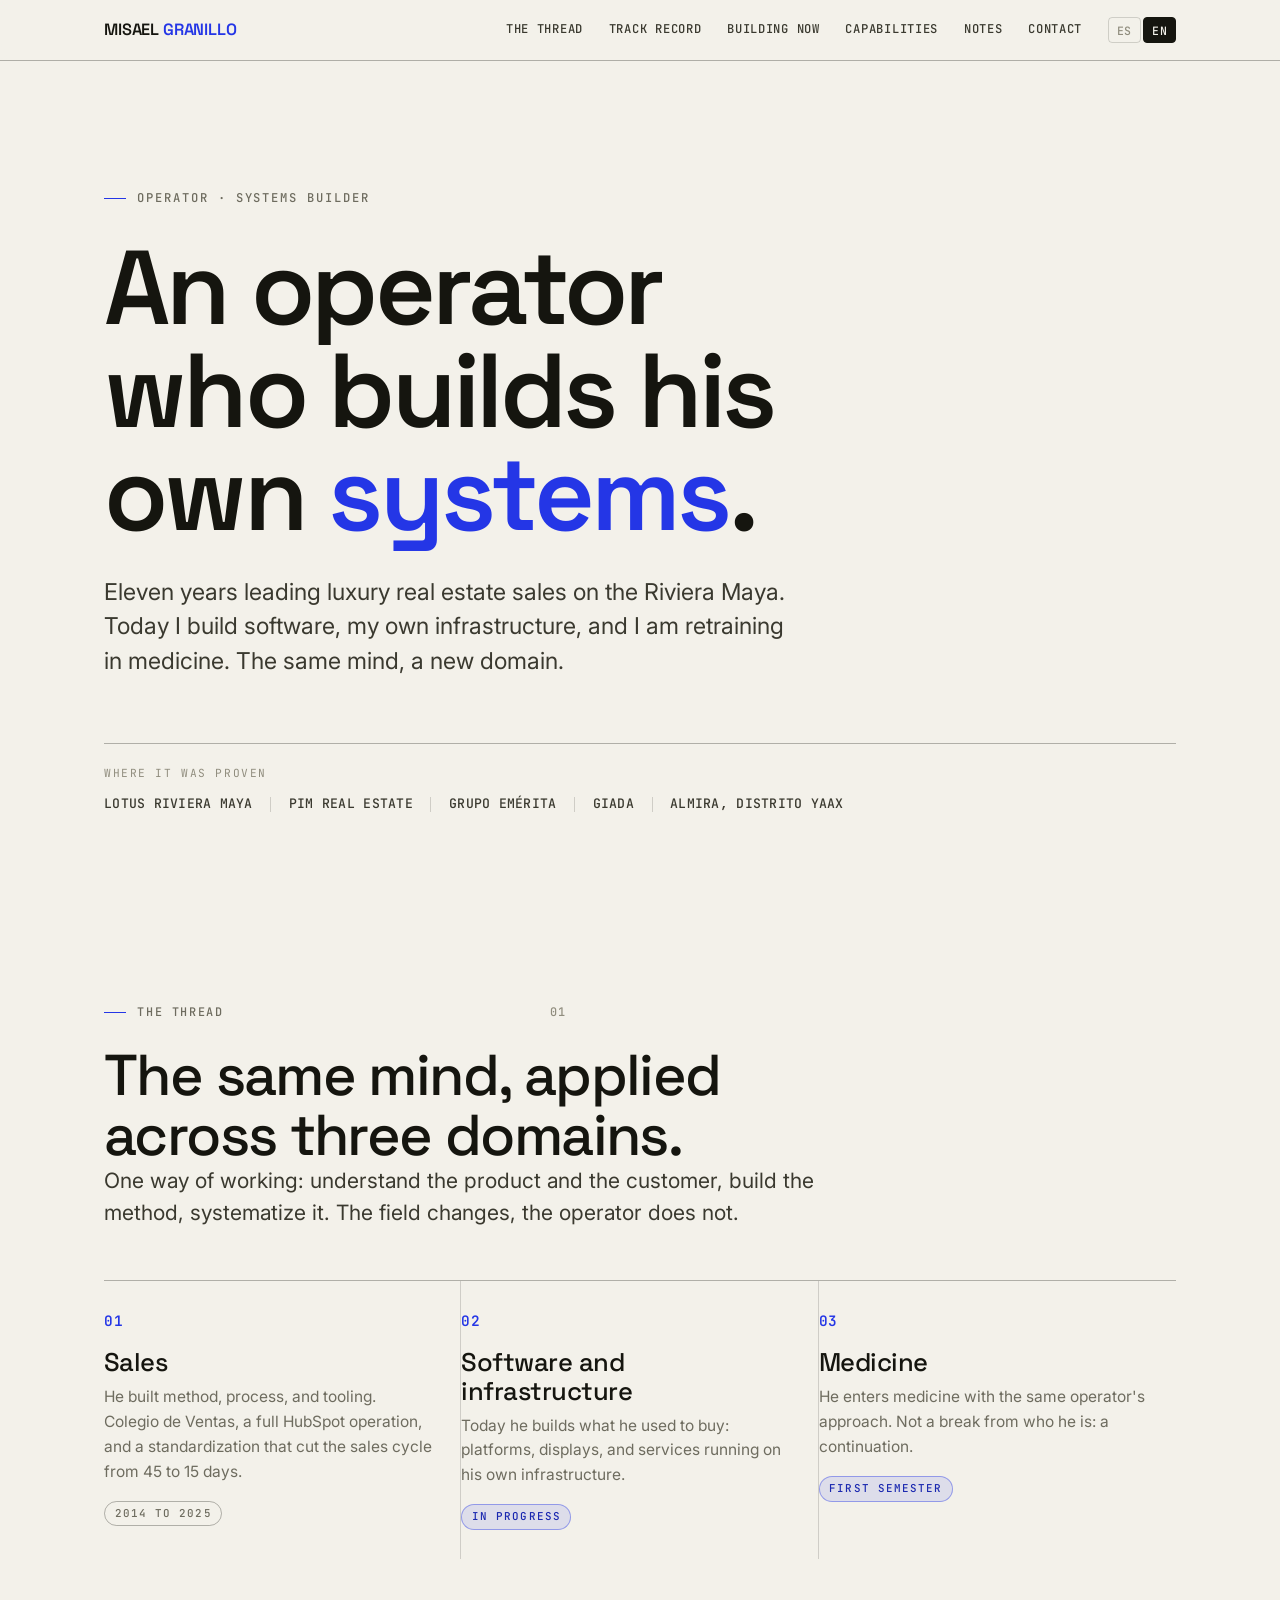
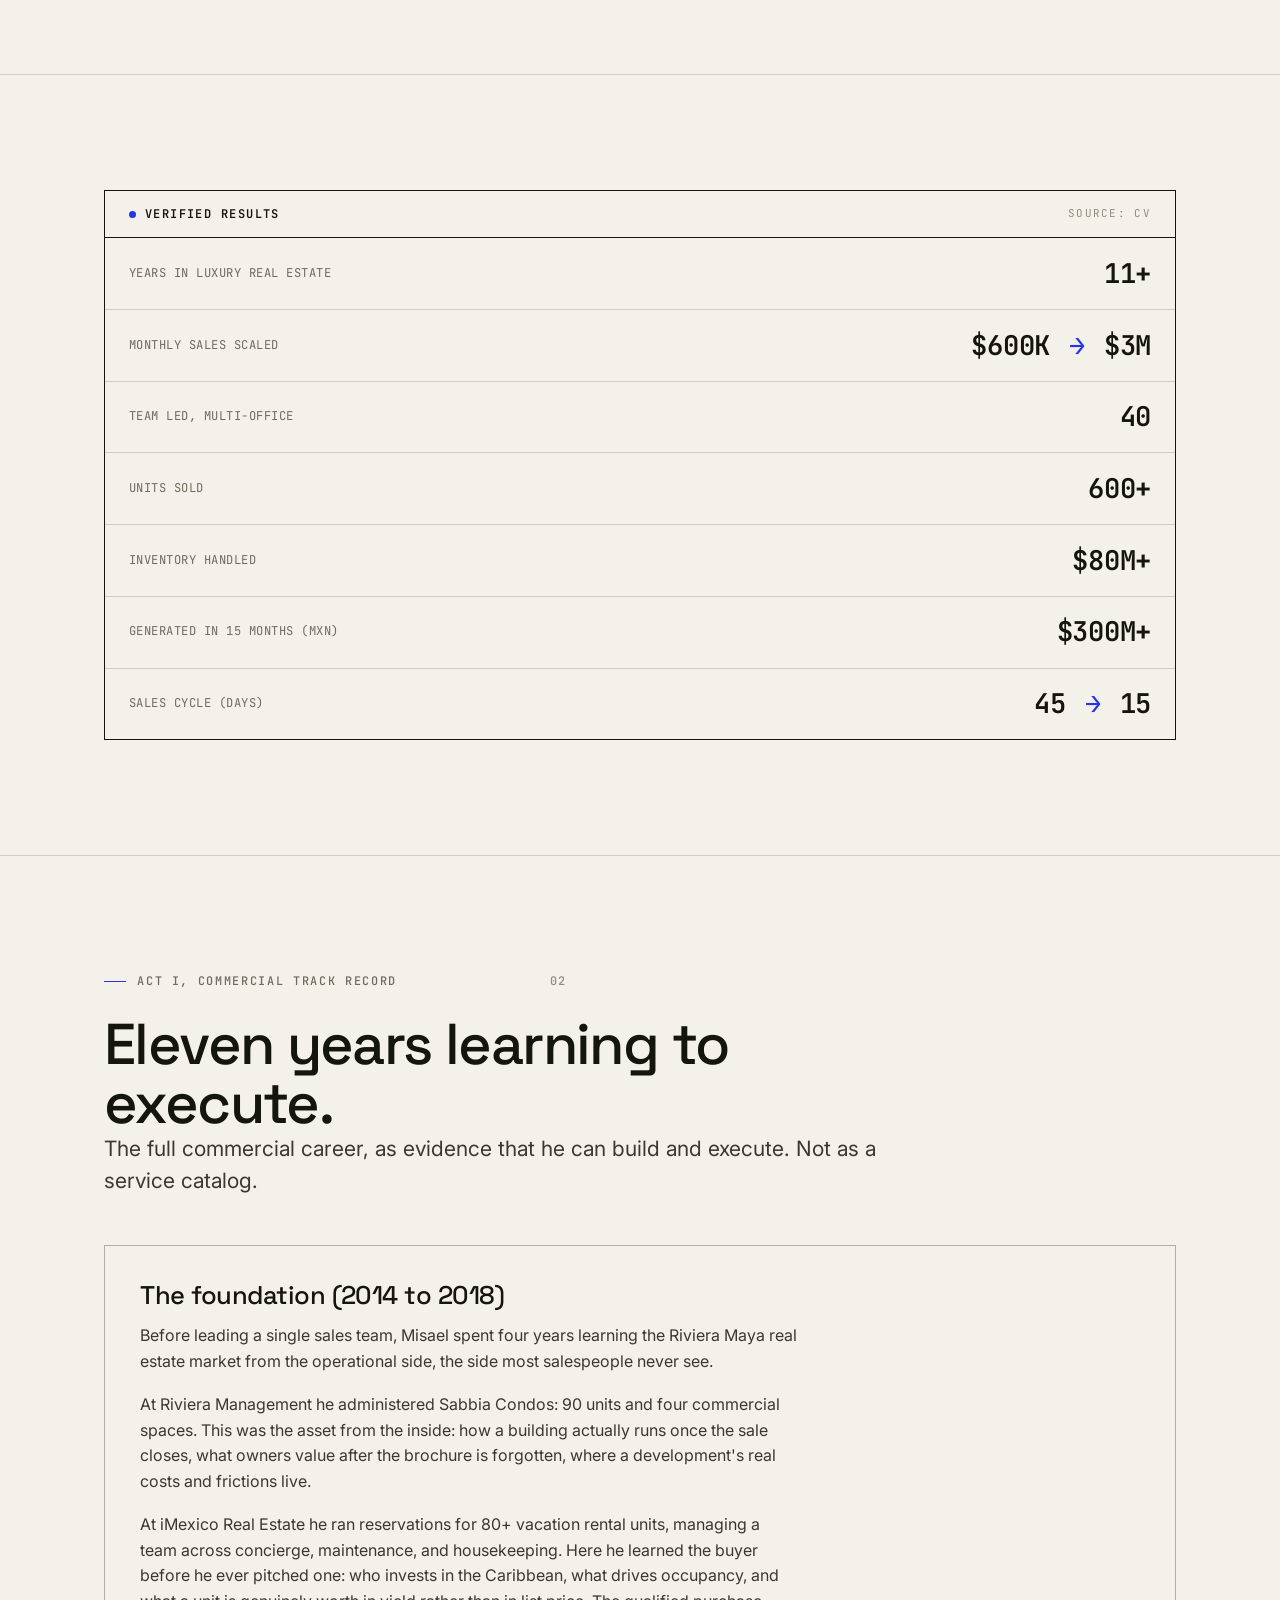
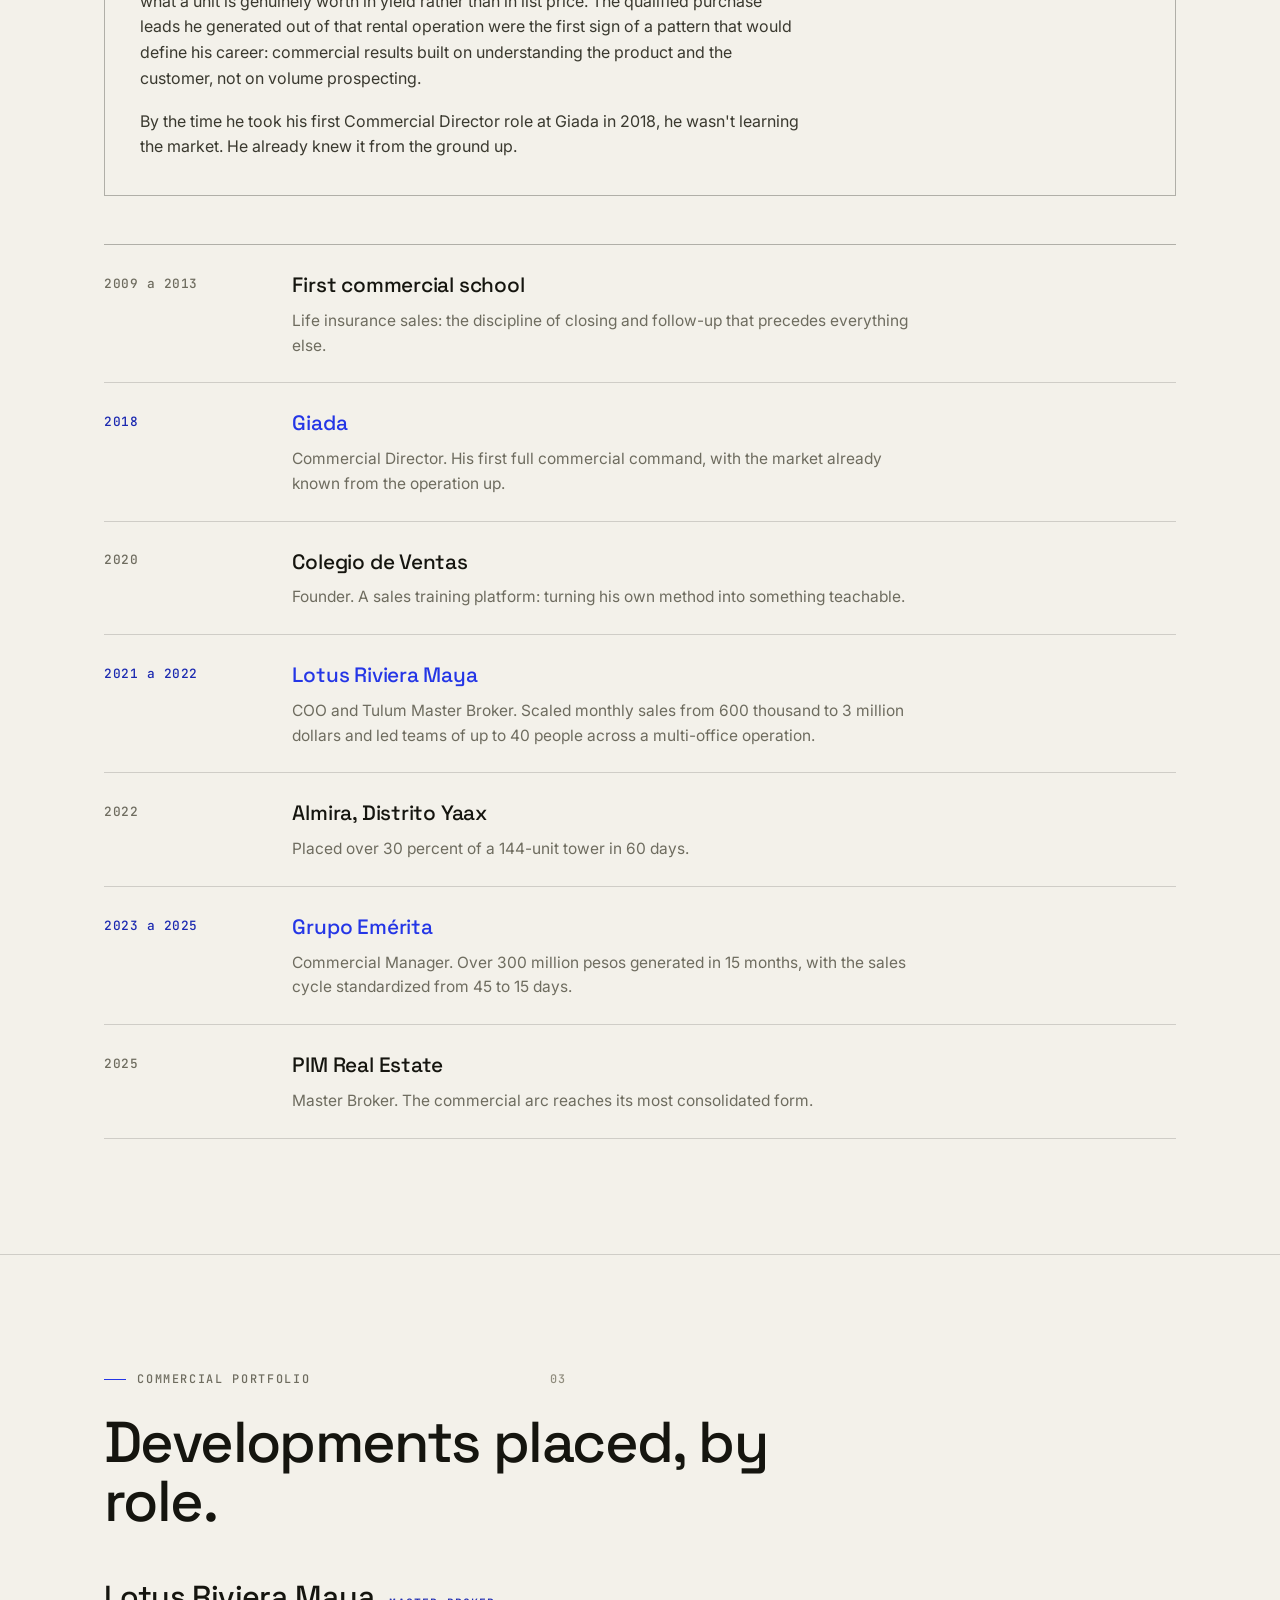
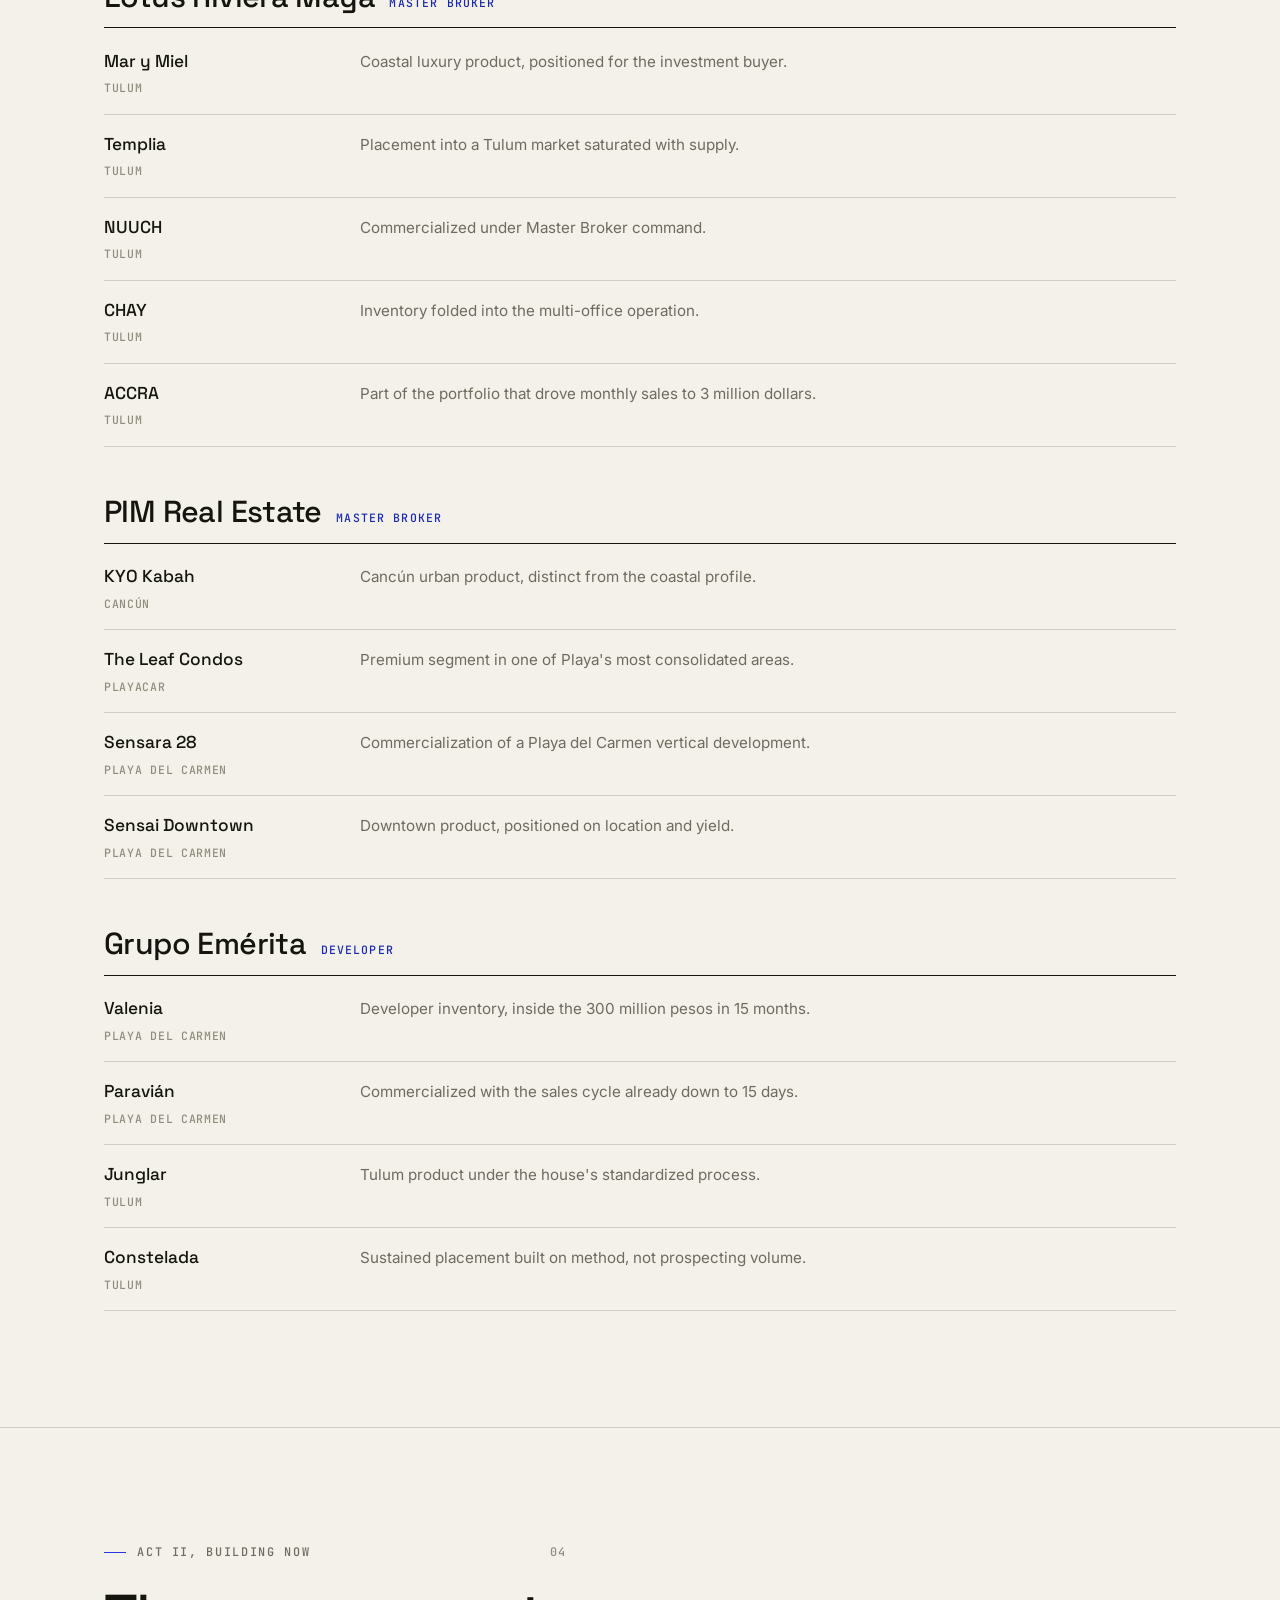
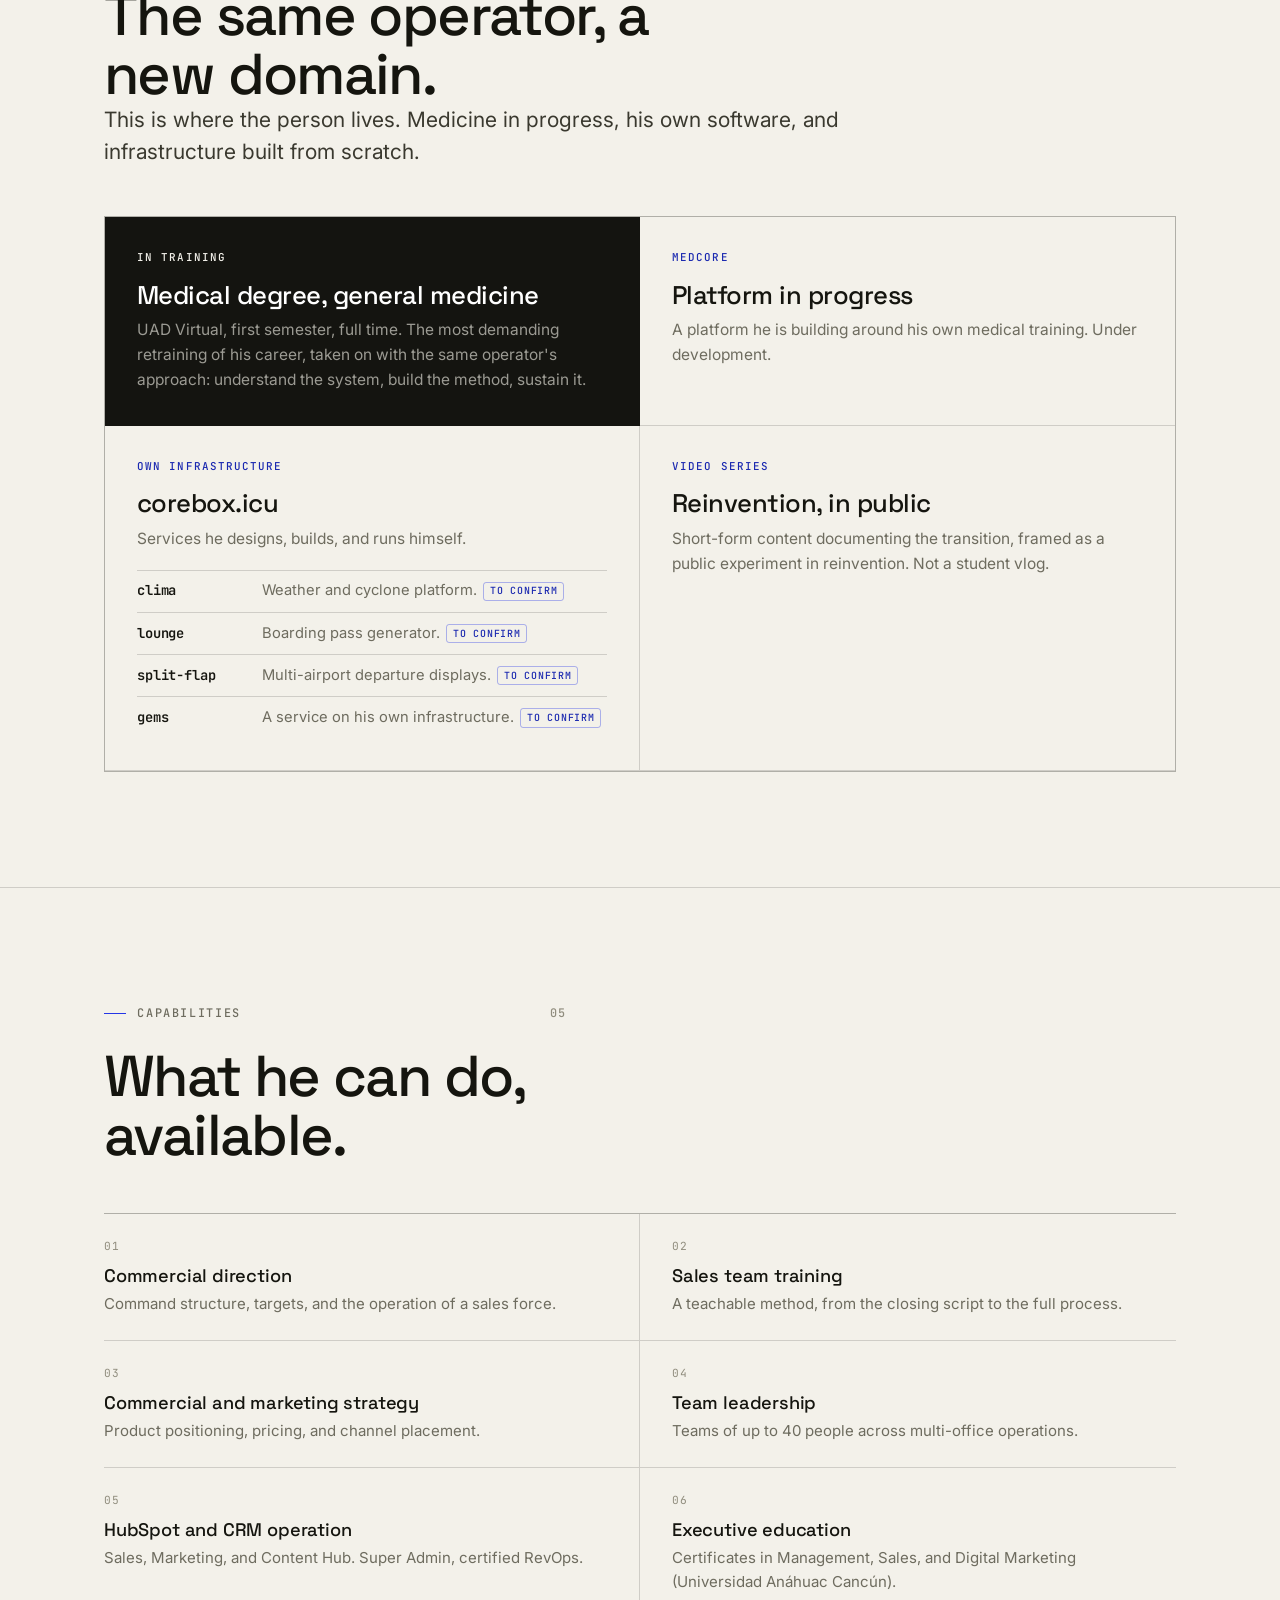
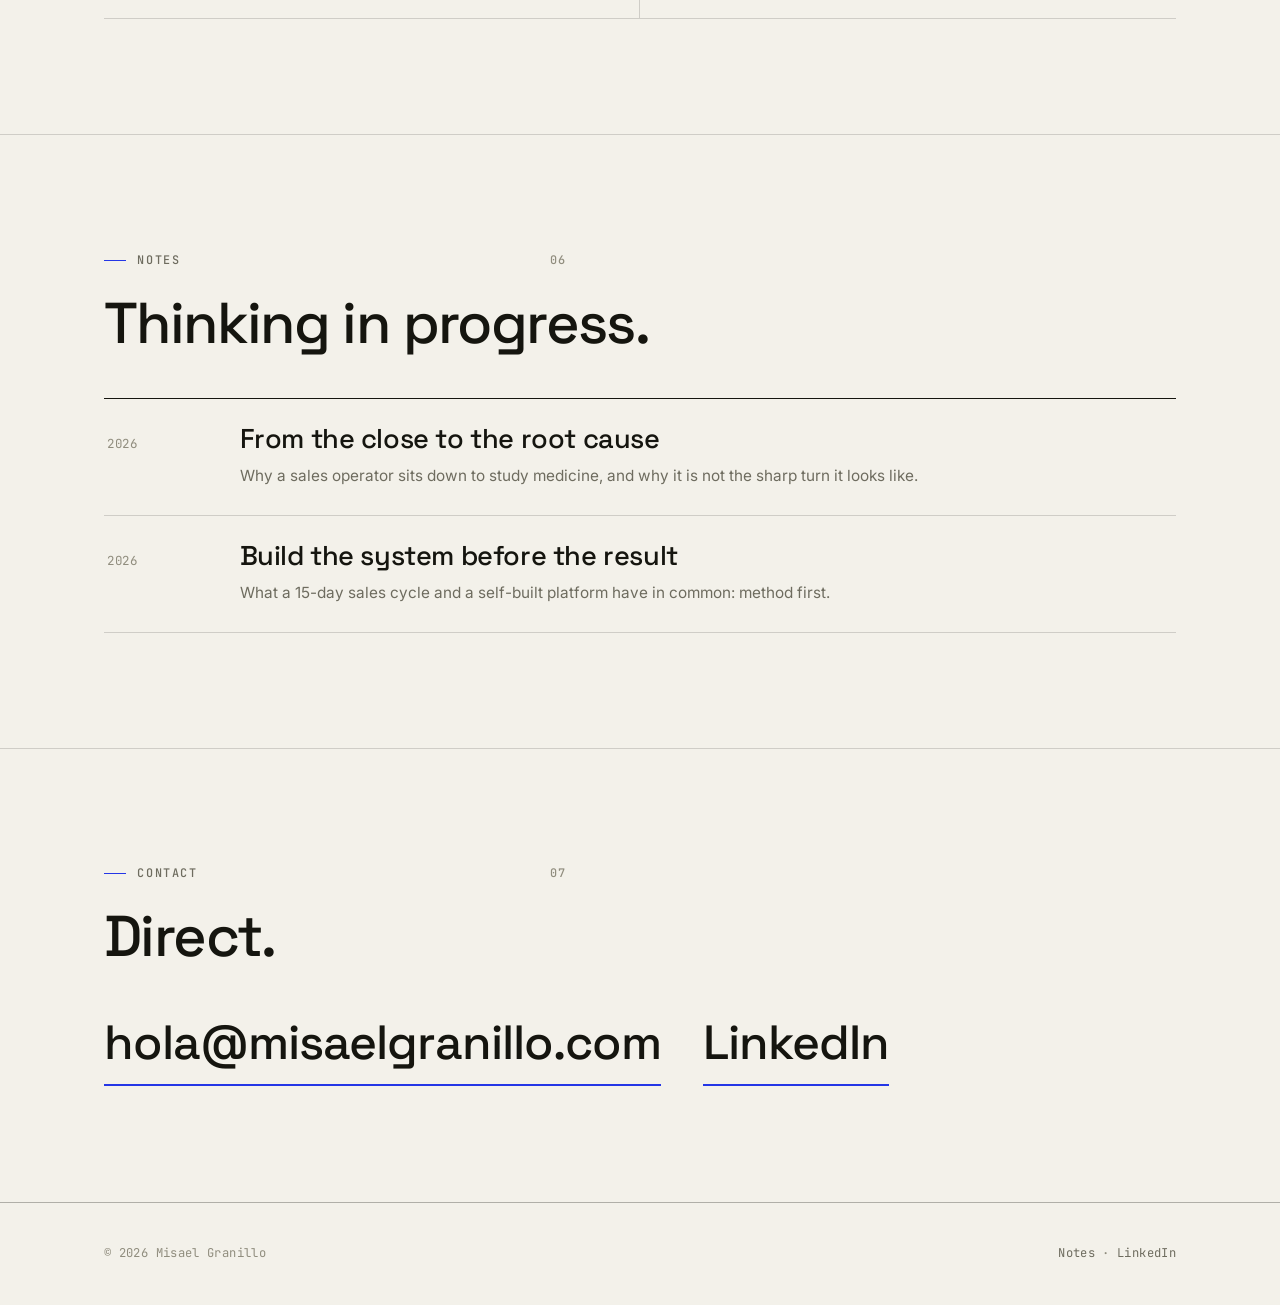
==== commit 3776b992: "Redesign: "SYSTEM / INDEX" — Swiss editorial brutalism Full visual reconception (content unchanged)." ====
--- a/index.html
+++ b/index.html
@@ -22,12 +22,12 @@
 <meta name="twitter:title" content="Misael Granillo - Operador que construye sistemas">
 <meta name="twitter:description" content="Once años dirigiendo ventas de bienes raíces de lujo; hoy construyendo software, infraestructura propia y reentrenándose en medicina.">
 
-<meta name="theme-color" content="#313e66">
+<meta name="theme-color" content="#f3f1ea">
 <link rel="icon" href="/assets/img/favicon.svg" type="image/svg+xml">
 
 <link rel="preconnect" href="https://fonts.googleapis.com">
 <link rel="preconnect" href="https://fonts.gstatic.com" crossorigin>
-<link href="https://fonts.googleapis.com/css2?family=Fraunces:ital,opsz,wght@0,9..144,380..560;1,9..144,380..520&family=Hanken+Grotesk:wght@400;500;600;700&display=swap" rel="stylesheet">
+<link href="https://fonts.googleapis.com/css2?family=Space+Grotesk:wght@400;500;600;700&family=Inter:wght@400;500;600&family=JetBrains+Mono:wght@400;500;600&display=swap" rel="stylesheet">
 <link rel="stylesheet" href="/assets/css/styles.css">
 
 <script type="application/ld+json">
@@ -53,7 +53,7 @@
 }
 </script>
 </head>
-<body>
+<body class="home">
 
 <header class="topbar">
   <div class="wrap">
@@ -82,8 +82,8 @@
   <section class="hero">
     <div class="wrap">
       <p class="kicker">
-        <span class="es">Misael Granillo</span>
-        <span class="en">Misael Granillo</span>
+        <span class="es">Operador · constructor de sistemas</span>
+        <span class="en">Operator · systems builder</span>
       </p>
       <h1>
         <span class="es">Un operador que construye sus propios <em>sistemas</em>.</span>
@@ -158,19 +158,19 @@
   <!-- DEPARTURE BOARD / METRICS -->
   <section class="section">
     <div class="wrap">
-      <div class="board" role="group" aria-label="Resultados verificados / Verified results">
-        <div class="board-head">
-          <span class="bh-l"><span class="dot"></span><span class="es">Resultados verificados</span><span class="en">Verified results</span></span>
-          <span class="bh-r"><span class="es">Fuente: CV</span><span class="en">Source: CV</span></span>
-        </div>
-        <div class="board-rows">
-          <div class="flaprow"><span class="lbl"><span class="es">Años en bienes raíces de lujo</span><span class="en">Years in luxury real estate</span></span><span class="val">11+</span></div>
-          <div class="flaprow"><span class="lbl"><span class="es">Ventas mensuales escaladas</span><span class="en">Monthly sales scaled</span></span><span class="val">$600K $3M</span></div>
-          <div class="flaprow"><span class="lbl"><span class="es">Equipo dirigido, multi-oficina</span><span class="en">Team led, multi-office</span></span><span class="val">40</span></div>
-          <div class="flaprow"><span class="lbl"><span class="es">Unidades comercializadas</span><span class="en">Units sold</span></span><span class="val">600+</span></div>
-          <div class="flaprow"><span class="lbl"><span class="es">Inventario acumulado</span><span class="en">Inventory handled</span></span><span class="val">$80M+</span></div>
-          <div class="flaprow"><span class="lbl"><span class="es">Generado en 15 meses (MXN)</span><span class="en">Generated in 15 months (MXN)</span></span><span class="val">$300M+</span></div>
-          <div class="flaprow"><span class="lbl"><span class="es">Ciclo de venta (días)</span><span class="en">Sales cycle (days)</span></span><span class="val">45 15</span></div>
+      <div class="ledger" role="group" aria-label="Resultados verificados / Verified results">
+        <div class="ledger-head">
+          <span class="lh-l"><span class="dot"></span><span class="es">Resultados verificados</span><span class="en">Verified results</span></span>
+          <span class="lh-r"><span class="es">Fuente: CV</span><span class="en">Source: CV</span></span>
+        </div>
+        <div class="ledger-rows">
+          <div class="ledger-row"><span class="lbl"><span class="es">Años en bienes raíces de lujo</span><span class="en">Years in luxury real estate</span></span><span class="val">11+</span></div>
+          <div class="ledger-row"><span class="lbl"><span class="es">Ventas mensuales escaladas</span><span class="en">Monthly sales scaled</span></span><span class="val">$600K <i>→</i> $3M</span></div>
+          <div class="ledger-row"><span class="lbl"><span class="es">Equipo dirigido, multi-oficina</span><span class="en">Team led, multi-office</span></span><span class="val">40</span></div>
+          <div class="ledger-row"><span class="lbl"><span class="es">Unidades comercializadas</span><span class="en">Units sold</span></span><span class="val">600+</span></div>
+          <div class="ledger-row"><span class="lbl"><span class="es">Inventario acumulado</span><span class="en">Inventory handled</span></span><span class="val">$80M+</span></div>
+          <div class="ledger-row"><span class="lbl"><span class="es">Generado en 15 meses (MXN)</span><span class="en">Generated in 15 months (MXN)</span></span><span class="val">$300M+</span></div>
+          <div class="ledger-row"><span class="lbl"><span class="es">Ciclo de venta (días)</span><span class="en">Sales cycle (days)</span></span><span class="val">45 <i>→</i> 15</span></div>
         </div>
       </div>
     </div>
@@ -338,10 +338,10 @@
             <span class="en">Services he designs, builds, and runs himself.</span>
           </p>
           <ul class="infra-list">
-            <li><span class="host">clima</span><span class="desc"><span class="es">Plataforma de clima y ciclones.</span><span class="en">Weather and cyclone platform.</span><span class="pending" title="Confirmar despliegue público">por confirmar</span></span></li>
-            <li><span class="host">lounge</span><span class="desc"><span class="es">Generador de pases de abordar.</span><span class="en">Boarding pass generator.</span><span class="pending" title="Confirmar despliegue público">por confirmar</span></span></li>
-            <li><span class="host">split-flap</span><span class="desc"><span class="es">Displays de salidas multi-aeropuerto.</span><span class="en">Multi-airport departure displays.</span><span class="pending" title="Confirmar despliegue público">por confirmar</span></span></li>
-            <li><span class="host">gems</span><span class="desc"><span class="es">Servicio en infraestructura propia.</span><span class="en">A service on his own infrastructure.</span><span class="pending" title="Confirmar despliegue público">por confirmar</span></span></li>
+            <li><span class="host">clima</span><span class="desc"><span class="es">Plataforma de clima y ciclones.</span><span class="en">Weather and cyclone platform.</span><span class="pending" title="Confirmar despliegue público / to confirm"><span class="es">por confirmar</span><span class="en">to confirm</span></span></span></li>
+            <li><span class="host">lounge</span><span class="desc"><span class="es">Generador de pases de abordar.</span><span class="en">Boarding pass generator.</span><span class="pending" title="Confirmar despliegue público / to confirm"><span class="es">por confirmar</span><span class="en">to confirm</span></span></span></li>
+            <li><span class="host">split-flap</span><span class="desc"><span class="es">Displays de salidas multi-aeropuerto.</span><span class="en">Multi-airport departure displays.</span><span class="pending" title="Confirmar despliegue público / to confirm"><span class="es">por confirmar</span><span class="en">to confirm</span></span></span></li>
+            <li><span class="host">gems</span><span class="desc"><span class="es">Servicio en infraestructura propia.</span><span class="en">A service on his own infrastructure.</span><span class="pending" title="Confirmar despliegue público / to confirm"><span class="es">por confirmar</span><span class="en">to confirm</span></span></span></li>
           </ul>
         </div>
 
--- a/assets/css/styles.css
+++ b/assets/css/styles.css
@@ -1,41 +1,41 @@
 /* ============================================================
    Misael Granillo — misaelgranillo.com
-   Design system
-   Palette anchored on deep indigo (#313E66) with an airport
-   departure-board amber accent. Two families: Fraunces (display
-   serif, high contrast) and Hanken Grotesk (sans, body/UI).
+   Concept: SYSTEM / INDEX — Swiss editorial brutalism.
+   Oversized grotesk display, monospaced metadata, strict
+   hairline grid, warm paper + near-black ink + one cobalt accent.
+   Type: Space Grotesk (display) · Inter (body) · JetBrains Mono (data)
    ============================================================ */
 
 :root {
-  /* Indigo family */
-  --indigo:        #313E66;
-  --indigo-700:    #2a3557;
-  --indigo-900:    #1e2540;   /* board background */
-  --indigo-950:    #161b31;
-
-  /* Ink + paper (indigo-biased neutrals, chosen as a family) */
-  --ink:           #23263a;
-  --ink-soft:      #51566c;
-  --ink-faint:     #8990a4;
-  --paper:         #f4f5f8;
-  --paper-2:       #eceef3;
-  --line:          #d7dae3;
-
-  /* Aviation amber accent (interactive) */
-  --amber:         #c98a1f;
-  --amber-bright:  #e3a63a;
-  --amber-ink:     #8a5d10;
-
-  /* Board glyph colors */
-  --flap:          #0e1326;
-  --flap-edge:     #232a46;
-  --flap-ink:      #f0c667;
-
-  --maxw:          1120px;
-  --gutter:        clamp(18px, 5vw, 56px);
-
-  --serif: "Fraunces", Georgia, "Times New Roman", serif;
-  --sans:  "Hanken Grotesk", system-ui, -apple-system, Segoe UI, Roboto, sans-serif;
+  /* paper + ink (warm, near-monochrome) */
+  --paper:      #f3f1ea;
+  --paper-2:    #eceae1;   /* hover / fills */
+  --paper-3:    #e4e1d6;
+  --ink:        #15150f;   /* near-black, warm */
+  --ink-2:      #3a392f;
+  --muted:      #6e6c5f;
+  --faint:      #908d7e;
+
+  /* hairlines */
+  --line:       rgba(21,21,15,.16);
+  --line-2:     rgba(21,21,15,.30);
+
+  /* single accent: electric cobalt */
+  --accent:     #2436e6;
+  --accent-ink: #1b29b0;   /* small-text safe on paper */
+  --accent-soft:rgba(36,54,230,.10);
+
+  /* inverted block */
+  --night:      #141410;
+  --night-ink:  #efede4;
+  --night-mut:  rgba(239,237,228,.62);
+
+  --maxw:   1200px;
+  --gutter: clamp(18px, 5vw, 64px);
+
+  --disp: "Space Grotesk", system-ui, sans-serif;
+  --sans: "Inter", system-ui, -apple-system, Segoe UI, Roboto, sans-serif;
+  --mono: "JetBrains Mono", ui-monospace, SFMono-Regular, Menlo, monospace;
 }
 
 *, *::before, *::after { box-sizing: border-box; }
@@ -53,324 +53,381 @@
   font-family: var(--sans);
   font-size: 1.0625rem;
   line-height: 1.6;
-  font-feature-settings: "ss01";
   -webkit-font-smoothing: antialiased;
   text-rendering: optimizeLegibility;
 }
 
-/* ---- Language toggle visibility ---- */
+/* ---- Language toggle visibility (preserve mechanism) ---- */
 [data-lang="es"] .en { display: none; }
 [data-lang="en"] .es { display: none; }
-/* inline variants keep flow */
-span.es, span.en, a.es, a.en, em.es, em.en, strong.es, strong.en { display: inline; }
-[data-lang="es"] span.en, [data-lang="es"] a.en, [data-lang="es"] em.en, [data-lang="es"] strong.en { display: none; }
-[data-lang="en"] span.es, [data-lang="en"] a.es, [data-lang="en"] em.es, [data-lang="en"] strong.es { display: none; }
+span.es, span.en, a.es, a.en, em.es, em.en, strong.es, strong.en, i.es, i.en { display: inline; }
+[data-lang="es"] span.en, [data-lang="es"] a.en, [data-lang="es"] em.en, [data-lang="es"] strong.en, [data-lang="es"] i.en { display: none; }
+[data-lang="en"] span.es, [data-lang="en"] a.es, [data-lang="en"] em.es, [data-lang="en"] strong.es, [data-lang="en"] i.es { display: none; }
 
 /* ---- Layout ---- */
 .wrap { max-width: var(--maxw); margin-inline: auto; padding-inline: var(--gutter); }
-.section { padding-block: clamp(56px, 9vw, 112px); }
+.section { padding-block: clamp(60px, 9vw, 120px); position: relative; }
 .section + .section { border-top: 1px solid var(--line); }
 
-/* ---- Typography ---- */
-h1, h2, h3 { font-family: var(--serif); font-weight: 460; line-height: 1.04; letter-spacing: -0.012em; color: var(--ink); margin: 0; }
-h2 { font-size: clamp(1.9rem, 4.2vw, 3rem); font-weight: 480; }
-h3 { font-size: clamp(1.25rem, 2.4vw, 1.6rem); line-height: 1.12; }
-p { margin: 0 0 1.1em; max-width: 64ch; }
+/* ---- Type base ---- */
+h1, h2, h3 { font-family: var(--disp); font-weight: 500; line-height: 1.03; letter-spacing: -0.02em; color: var(--ink); margin: 0; }
+h2 { font-size: clamp(2rem, 5vw, 3.6rem); font-weight: 500; letter-spacing: -0.028em; max-width: 18ch; }
+h3 { font-size: clamp(1.25rem, 2.3vw, 1.6rem); font-weight: 500; line-height: 1.1; }
+p { margin: 0 0 1.1em; max-width: 66ch; }
 a { color: inherit; }
-
+em { font-style: italic; }
+
+/* mono section label with running index (homepage) */
 .section-label {
-  font-family: var(--sans);
-  font-size: .8rem;
-  font-weight: 650;
-  letter-spacing: .02em;
-  color: var(--indigo);
-  display: inline-flex;
+  font-family: var(--mono);
+  font-size: .74rem;
+  font-weight: 500;
+  letter-spacing: .14em;
+  text-transform: uppercase;
+  color: var(--muted);
+  display: flex;
   align-items: center;
-  gap: .55rem;
-  margin: 0 0 1.4rem;
+  gap: .7rem;
+  margin: 0 0 1.5rem;
 }
 .section-label::before {
   content: "";
-  width: 26px; height: 2px;
-  background: var(--amber);
-  display: inline-block;
-}
-.lede { font-size: clamp(1.1rem, 1.7vw, 1.3rem); color: var(--ink-soft); max-width: 58ch; }
+  width: 22px; height: 0;
+  border-top: 1.5px solid var(--accent);
+}
+.home main { counter-reset: sec; }
+.home .section-label { counter-increment: sec; }
+.home .section-label::after {
+  content: counter(sec, decimal-leading-zero);
+  margin-left: auto;
+  color: var(--faint);
+  letter-spacing: .1em;
+}
+
+.lede { font-size: clamp(1.1rem, 1.7vw, 1.32rem); color: var(--ink-2); max-width: 60ch; line-height: 1.5; }
 
 /* ============================================================
    Top bar
    ============================================================ */
 .topbar {
   position: sticky; top: 0; z-index: 50;
-  background: color-mix(in srgb, var(--paper) 86%, transparent);
-  backdrop-filter: saturate(1.4) blur(10px);
-  border-bottom: 1px solid var(--line);
-}
-.topbar .wrap { display: flex; align-items: center; justify-content: space-between; min-height: 62px; gap: 1rem; }
+  background: color-mix(in srgb, var(--paper) 85%, transparent);
+  backdrop-filter: saturate(1.3) blur(10px);
+  border-bottom: 1px solid var(--line-2);
+}
+.topbar .wrap { display: flex; align-items: center; justify-content: space-between; min-height: 60px; gap: 1rem; }
 .brand {
-  font-family: var(--serif);
-  font-weight: 540;
-  font-size: 1.12rem;
+  font-family: var(--disp);
+  font-weight: 600;
+  font-size: 1.02rem;
   letter-spacing: -0.01em;
+  text-transform: uppercase;
   text-decoration: none;
   color: var(--ink);
   white-space: nowrap;
 }
-.brand span { color: var(--indigo); }
-.nav { display: flex; align-items: center; gap: clamp(.9rem, 2vw, 1.8rem); }
-.nav a { text-decoration: none; color: var(--ink-soft); font-size: .95rem; font-weight: 500; transition: color .15s; }
-.nav a:hover { color: var(--indigo); }
-
-.lang {
-  display: inline-flex; border: 1px solid var(--line); border-radius: 999px;
-  overflow: hidden; background: #fff;
-}
+.brand span { color: var(--accent); }
+.nav { display: flex; align-items: center; gap: clamp(.9rem, 2vw, 1.7rem); }
+.nav-links { display: flex; align-items: center; gap: clamp(.9rem, 2vw, 1.7rem); }
+.nav a {
+  text-decoration: none; color: var(--ink-2);
+  font-family: var(--mono); font-size: .76rem; font-weight: 500;
+  letter-spacing: .06em; text-transform: uppercase; transition: color .15s;
+}
+.nav a:hover { color: var(--accent); }
+
+.lang { display: inline-flex; gap: .15rem; font-family: var(--mono); }
 .lang button {
-  appearance: none; border: 0; background: transparent; cursor: pointer;
-  font-family: var(--sans); font-size: .82rem; font-weight: 650; letter-spacing: .02em;
-  padding: .3rem .62rem; color: var(--ink-faint);
-}
+  appearance: none; border: 1px solid var(--line); background: transparent; cursor: pointer;
+  font-family: var(--mono); font-size: .72rem; font-weight: 500; letter-spacing: .04em;
+  padding: .26rem .5rem; color: var(--faint); border-radius: 4px; transition: all .15s;
+}
+.lang button:hover { color: var(--ink); border-color: var(--line-2); }
 [data-lang="es"] .lang button[data-set="es"],
-[data-lang="en"] .lang button[data-set="en"] { background: var(--indigo); color: #fff; }
-
-.nav-links { display: flex; align-items: center; gap: clamp(.9rem, 2vw, 1.8rem); }
+[data-lang="en"] .lang button[data-set="en"] { background: var(--ink); color: var(--paper); border-color: var(--ink); }
+
 .menu-btn { display: none; }
 
-@media (max-width: 760px) {
+@media (max-width: 820px) {
   .nav-links {
-    position: absolute; top: 62px; left: 0; right: 0;
+    position: absolute; top: 60px; left: 0; right: 0;
     flex-direction: column; align-items: flex-start; gap: 0;
-    background: var(--paper); border-bottom: 1px solid var(--line);
-    padding: .4rem var(--gutter) 1rem;
+    background: var(--paper); border-bottom: 1px solid var(--line-2);
+    padding: .3rem var(--gutter) 1rem;
     max-height: 0; overflow: hidden; transition: max-height .25s ease;
   }
-  .nav-links[data-open="true"] { max-height: 320px; }
-  .nav-links a { padding: .6rem 0; width: 100%; border-bottom: 1px solid var(--line); }
+  .nav-links[data-open="true"] { max-height: 360px; }
+  .nav-links a { padding: .75rem 0; width: 100%; border-bottom: 1px solid var(--line); font-size: .82rem; }
   .menu-btn {
     display: inline-flex; align-items: center; justify-content: center;
-    width: 40px; height: 36px; border: 1px solid var(--line); border-radius: 8px;
-    background: #fff; cursor: pointer;
+    width: 40px; height: 36px; border: 1px solid var(--line-2); border-radius: 6px;
+    background: transparent; cursor: pointer;
   }
   .menu-btn span, .menu-btn span::before, .menu-btn span::after {
-    content: ""; display: block; width: 18px; height: 2px; background: var(--ink); position: relative;
+    content: ""; display: block; width: 18px; height: 1.5px; background: var(--ink); position: relative;
   }
-  .menu-btn span::before { position: absolute; top: -6px; }
-  .menu-btn span::after  { position: absolute; top: 6px; }
+  .menu-btn span::before { position: absolute; top: -5px; }
+  .menu-btn span::after  { position: absolute; top: 5px; }
 }
 
 /* ============================================================
    Hero
    ============================================================ */
-.hero { padding-block: clamp(64px, 11vw, 150px) clamp(44px, 7vw, 86px); }
+.hero { padding-block: clamp(56px, 10vw, 128px) clamp(40px, 6vw, 80px); }
 .hero .kicker {
-  font-size: .9rem; font-weight: 600; letter-spacing: .01em; color: var(--indigo);
-  margin: 0 0 1.5rem;
-}
+  font-family: var(--mono); font-size: .76rem; font-weight: 500;
+  letter-spacing: .16em; text-transform: uppercase; color: var(--muted);
+  margin: 0 0 1.8rem; display: flex; align-items: center; gap: .7rem;
+}
+.hero .kicker::before { content: ""; width: 22px; border-top: 1.5px solid var(--accent); }
 .hero h1 {
-  font-size: clamp(2.35rem, 6.4vw, 5rem);
-  line-height: 1.015;
-  font-weight: 420;
-  letter-spacing: -0.02em;
-  max-width: 17ch;
-  margin: 0 0 1.6rem;
-}
-.hero h1 em { font-style: italic; color: var(--indigo); }
-.hero .sub { font-size: clamp(1.08rem, 1.9vw, 1.4rem); color: var(--ink-soft); max-width: 48ch; line-height: 1.5; }
-
-.cred {
-  margin-top: clamp(2.4rem, 5vw, 3.6rem);
-  padding-top: 1.4rem;
+  font-family: var(--disp);
+  font-size: clamp(2.7rem, 8.2vw, 6.6rem);
+  line-height: .98;
+  font-weight: 600;
+  letter-spacing: -0.035em;
+  max-width: 16ch;
+  margin: 0 0 1.8rem;
+  text-wrap: balance;
+}
+.hero h1 em { font-style: normal; color: var(--accent); }
+.hero .sub {
+  font-size: clamp(1.1rem, 1.9vw, 1.45rem); color: var(--ink-2);
+  max-width: 50ch; line-height: 1.5; font-weight: 400;
+}
+
+.cred { margin-top: clamp(2.6rem, 5vw, 4rem); padding-top: 1.3rem; border-top: 1px solid var(--line-2); }
+.cred .cred-note { font-family: var(--mono); font-size: .7rem; letter-spacing: .14em; text-transform: uppercase; color: var(--faint); margin: 0 0 .9rem; }
+.cred ul { list-style: none; display: flex; flex-wrap: wrap; gap: .5rem 0; margin: 0; padding: 0; }
+.cred li {
+  font-family: var(--mono); font-size: .82rem; font-weight: 500; color: var(--ink-2);
+  text-transform: uppercase; letter-spacing: .02em; padding: 0 1.1rem;
+  border-right: 1px solid var(--line); line-height: 1.1;
+}
+.cred li:first-child { padding-left: 0; }
+.cred li:last-child { border-right: 0; }
+
+/* ============================================================
+   The thread — three domains
+   ============================================================ */
+.thread-grid {
+  display: grid; grid-template-columns: repeat(3, 1fr);
+  margin-top: clamp(2.4rem, 4vw, 3.4rem);
+  border-top: 1px solid var(--line-2);
+}
+@media (max-width: 860px) { .thread-grid { grid-template-columns: 1fr; } }
+.domain {
+  padding: 1.8rem clamp(1.1rem, 2vw, 1.8rem) 1.8rem 0;
+  border-right: 1px solid var(--line);
+}
+.domain:last-child { border-right: 0; }
+@media (max-width: 860px) {
+  .domain { border-right: 0; border-bottom: 1px solid var(--line); padding: 1.6rem 0; }
+  .domain:last-child { border-bottom: 0; }
+}
+.domain .dom-k { font-family: var(--mono); font-size: .9rem; font-weight: 600; color: var(--accent); letter-spacing: .05em; }
+.domain h3 { margin: 1rem 0 .55rem; }
+.domain p { color: var(--muted); font-size: .97rem; margin: 0; }
+.domain .state {
+  display: inline-block; margin-top: 1rem; font-family: var(--mono);
+  font-size: .68rem; font-weight: 500; letter-spacing: .1em; text-transform: uppercase;
+  color: var(--muted); border: 1px solid var(--line-2); border-radius: 999px; padding: .2rem .6rem;
+}
+.domain .state.now { color: var(--accent-ink); border-color: color-mix(in srgb, var(--accent) 40%, transparent); background: var(--accent-soft); }
+
+/* ============================================================
+   Ledger (verified results) — brutalist framed data table
+   ============================================================ */
+.ledger { border: 1.5px solid var(--ink); background: var(--paper); }
+.ledger-head {
+  display: flex; align-items: center; justify-content: space-between; gap: .8rem; flex-wrap: wrap;
+  padding: .85rem clamp(1rem, 2vw, 1.5rem);
+  border-bottom: 1.5px solid var(--ink);
+  font-family: var(--mono); text-transform: uppercase;
+}
+.ledger-head .lh-l { display: inline-flex; align-items: center; gap: .55rem; font-size: .75rem; letter-spacing: .12em; font-weight: 600; color: var(--ink); }
+.ledger-head .dot { width: 7px; height: 7px; border-radius: 50%; background: var(--accent); }
+.ledger-head .lh-r { font-size: .68rem; letter-spacing: .12em; color: var(--faint); }
+.ledger-rows { display: grid; }
+.ledger-row {
+  display: grid; grid-template-columns: 1fr auto; align-items: center; gap: 1rem;
+  padding: .85rem clamp(1rem, 2vw, 1.5rem);
   border-top: 1px solid var(--line);
 }
-.cred .cred-note { font-size: .78rem; letter-spacing: .04em; text-transform: uppercase; color: var(--ink-faint); margin: 0 0 .7rem; }
-.cred ul { list-style: none; display: flex; flex-wrap: wrap; gap: .5rem 1.6rem; margin: 0; padding: 0; }
-.cred li { font-size: .95rem; font-weight: 550; color: var(--ink); opacity: .85; }
-
-/* ============================================================
-   The thread — three domains
-   ============================================================ */
-.thread-grid { display: grid; gap: clamp(1.5rem, 3vw, 2.6rem); grid-template-columns: repeat(3, 1fr); margin-top: 2.6rem; }
-@media (max-width: 820px) { .thread-grid { grid-template-columns: 1fr; } }
-.domain { }
-.domain .dom-k { font-family: var(--serif); font-size: 2.4rem; font-weight: 420; color: var(--indigo); line-height: 1; }
-.domain h3 { margin: .7rem 0 .5rem; }
-.domain p { color: var(--ink-soft); font-size: .98rem; margin: 0; }
-.domain .state { display: inline-block; margin-top: .8rem; font-size: .76rem; font-weight: 650; letter-spacing: .06em; text-transform: uppercase; color: var(--amber-ink); }
-.domain .state.now { color: var(--amber-ink); }
-.domain .state.past { color: var(--ink-faint); }
-
-/* ============================================================
-   Departure board (metrics) — the one bold moment
-   ============================================================ */
-.board {
-  background: var(--indigo-950);
-  color: #e9ecf6;
-  border-radius: 14px;
-  padding: clamp(1.4rem, 3vw, 2.4rem);
-  box-shadow: 0 24px 60px -30px rgba(22,27,49,.6);
-}
-.board-head {
-  display: flex; align-items: center; gap: .7rem; justify-content: space-between;
-  border-bottom: 1px solid rgba(255,255,255,.09); padding-bottom: .9rem; margin-bottom: 1.2rem;
-  flex-wrap: wrap;
-}
-.board-head .bh-l { display: inline-flex; align-items: center; gap: .6rem; font-size: .82rem; letter-spacing: .14em; text-transform: uppercase; color: var(--flap-ink); font-weight: 650; }
-.board-head .dot { width: 8px; height: 8px; border-radius: 50%; background: var(--flap-ink); box-shadow: 0 0 10px var(--flap-ink); }
-.board-head .bh-r { font-size: .74rem; letter-spacing: .1em; text-transform: uppercase; color: rgba(255,255,255,.4); }
-
-.board-rows { display: grid; gap: .55rem; }
-.flaprow {
-  display: grid; grid-template-columns: 1fr auto; align-items: baseline; gap: 1rem;
-  padding: .3rem 0;
-}
-.flaprow .lbl { font-size: .82rem; letter-spacing: .04em; color: rgba(233,236,246,.72); text-transform: uppercase; }
-.flaprow .val {
-  font-variant-numeric: tabular-nums; font-feature-settings: "tnum" 1;
-  font-weight: 700; font-size: clamp(1.05rem, 2.2vw, 1.35rem); letter-spacing: .02em;
-  color: var(--flap-ink);
-  display: inline-flex; gap: 3px;
-}
-.flaprow .val .ch {
-  display: inline-grid; place-items: center;
-  min-width: 1.05em; padding: .12em .14em;
-  background: linear-gradient(var(--flap) 0 49%, #0a0e1e 51% 100%);
-  border: 1px solid var(--flap-edge);
-  border-radius: 3px;
-  position: relative;
-}
-.flaprow .val .ch::after {
-  content: ""; position: absolute; left: 0; right: 0; top: 50%; height: 1px;
-  background: rgba(0,0,0,.6);
-}
-.flaprow .val .sep { background: none; border: 0; min-width: auto; color: rgba(240,198,103,.55); }
-
-/* ============================================================
-   Timeline — Act I arc (a real sequence, so dated markers earn it)
-   ============================================================ */
-.arc { position: relative; margin-top: 2.6rem; }
-.arc::before {
-  content: ""; position: absolute; left: 7px; top: 6px; bottom: 6px; width: 2px;
-  background: linear-gradient(var(--line), var(--amber) 60%, var(--line));
-}
-.arc-item { position: relative; padding: 0 0 2.2rem 2.4rem; }
-.arc-item:last-child { padding-bottom: 0; }
-.arc-item::before {
-  content: ""; position: absolute; left: 0; top: .35em;
-  width: 16px; height: 16px; border-radius: 50%;
-  background: var(--paper); border: 2px solid var(--indigo);
-}
-.arc-item.accent::before { border-color: var(--amber); background: var(--amber); }
-.arc-when { font-variant-numeric: tabular-nums; font-size: .82rem; font-weight: 650; letter-spacing: .06em; color: var(--indigo); text-transform: uppercase; }
-.arc-role { font-family: var(--serif); font-size: 1.3rem; margin: .25rem 0 .35rem; }
-.arc-item p { color: var(--ink-soft); font-size: .98rem; margin: 0; max-width: 62ch; }
-.foundation { background: #fff; border: 1px solid var(--line); border-radius: 12px; padding: clamp(1.3rem,3vw,2rem); margin-top: 2.4rem; }
-.foundation h3 { margin-bottom: .8rem; }
-.foundation p { color: var(--ink-soft); font-size: 1rem; }
+.ledger-row:first-child { border-top: 0; }
+.ledger-row .lbl { font-family: var(--mono); font-size: .76rem; letter-spacing: .04em; text-transform: uppercase; color: var(--muted); }
+.ledger-row .val {
+  font-family: var(--mono); font-variant-numeric: tabular-nums; font-weight: 600;
+  font-size: clamp(1.15rem, 2.6vw, 1.7rem); letter-spacing: -.01em; color: var(--ink);
+  white-space: nowrap;
+}
+.ledger-row .val i { color: var(--accent); font-style: normal; padding: 0 .12em; }
+
+/* ============================================================
+   Act I — foundation + arc timeline
+   ============================================================ */
+.foundation {
+  border: 1px solid var(--line-2); background: var(--paper);
+  padding: clamp(1.4rem, 3vw, 2.2rem); margin-top: clamp(2rem, 4vw, 3rem);
+}
+.foundation h3 { margin-bottom: .9rem; }
+.foundation p { color: var(--ink-2); font-size: 1rem; }
 .foundation p:last-child { margin-bottom: 0; }
 
-/* ============================================================
-   Track record — grouped by org/role
-   ============================================================ */
-.tr-group { margin-top: 2.4rem; }
-.tr-group:first-of-type { margin-top: 2.6rem; }
-.tr-head { display: flex; align-items: baseline; gap: .8rem; flex-wrap: wrap; margin-bottom: 1rem; }
-.tr-head h3 { font-size: 1.35rem; }
-.tr-head .role { font-size: .8rem; font-weight: 650; letter-spacing: .05em; text-transform: uppercase; color: var(--amber-ink); }
-.tr-list { list-style: none; margin: 0; padding: 0; display: grid; gap: .1rem; }
+.arc { margin-top: clamp(2.2rem, 4vw, 3rem); border-top: 1px solid var(--line-2); }
+.arc-item {
+  display: grid; grid-template-columns: 150px 1fr; column-gap: clamp(1rem, 3vw, 2.4rem); row-gap: .4rem;
+  padding: 1.5rem 0; border-bottom: 1px solid var(--line);
+}
+.arc-when {
+  grid-column: 1; grid-row: 1 / span 2;
+  font-family: var(--mono); font-variant-numeric: tabular-nums; font-size: .8rem;
+  font-weight: 500; letter-spacing: .04em; color: var(--muted); padding-top: .3rem;
+}
+.arc-role { grid-column: 2; grid-row: 1; font-family: var(--disp); font-weight: 500; font-size: 1.3rem; margin: 0; letter-spacing: -.01em; }
+.arc-item p { grid-column: 2; grid-row: 2; color: var(--muted); font-size: .97rem; margin: 0; max-width: 64ch; }
+.arc-item.accent .arc-role { color: var(--accent); }
+.arc-item.accent .arc-when { color: var(--accent-ink); }
+@media (max-width: 680px) {
+  .arc-item { grid-template-columns: 1fr; }
+  .arc-when { grid-column: 1; grid-row: auto; }
+  .arc-role, .arc-item p { grid-column: 1; grid-row: auto; }
+}
+
+/* ============================================================
+   Track record — grouped
+   ============================================================ */
+.tr-group { margin-top: clamp(2.2rem, 4vw, 3rem); }
+.tr-head {
+  display: flex; align-items: baseline; gap: .9rem; flex-wrap: wrap;
+  padding-bottom: .9rem; border-bottom: 1.5px solid var(--ink); margin-bottom: .2rem;
+}
+.tr-head h3 { font-size: clamp(1.4rem, 2.6vw, 1.9rem); }
+.tr-head .role { font-family: var(--mono); font-size: .72rem; font-weight: 500; letter-spacing: .1em; text-transform: uppercase; color: var(--accent-ink); }
+.tr-list { list-style: none; margin: 0; padding: 0; display: grid; }
 .tr-list li {
-  display: grid; grid-template-columns: minmax(140px, 220px) 1fr; gap: 1rem 1.4rem;
-  padding: .85rem 0; border-top: 1px solid var(--line); align-items: baseline;
-}
-.tr-list li .name { font-weight: 600; color: var(--ink); }
-.tr-list li .where { display: block; font-size: .8rem; color: var(--ink-faint); font-weight: 500; margin-top: .1rem; }
-.tr-list li .pos { color: var(--ink-soft); font-size: .96rem; max-width: 60ch; }
-@media (max-width: 620px) { .tr-list li { grid-template-columns: 1fr; gap: .25rem; } }
-
-/* ============================================================
-   Act II — building now (the heart)
-   ============================================================ */
-.now-grid { display: grid; grid-template-columns: 1.1fr .9fr; gap: clamp(1.2rem, 2.6vw, 2rem); margin-top: 2.6rem; align-items: start; }
-@media (max-width: 860px) { .now-grid { grid-template-columns: 1fr; } }
-.panel { background: #fff; border: 1px solid var(--line); border-radius: 12px; padding: clamp(1.3rem, 2.6vw, 1.9rem); }
-.panel.feature { background: var(--indigo-900); color: #eef0f8; border-color: var(--indigo-900); }
+  display: grid; grid-template-columns: minmax(150px, 230px) 1fr; gap: 1rem 1.6rem;
+  padding: 1rem 0; border-bottom: 1px solid var(--line); align-items: baseline;
+}
+.tr-list li .name { font-family: var(--disp); font-weight: 500; font-size: 1.08rem; color: var(--ink); }
+.tr-list li .where { display: block; font-family: var(--mono); font-size: .72rem; color: var(--faint); font-weight: 500; margin-top: .25rem; text-transform: uppercase; letter-spacing: .06em; }
+.tr-list li .pos { color: var(--muted); font-size: .95rem; max-width: 60ch; }
+@media (max-width: 640px) { .tr-list li { grid-template-columns: 1fr; gap: .3rem; } }
+
+/* ============================================================
+   Act II — building now (index cards, one inverted block)
+   ============================================================ */
+.now-grid {
+  display: grid; grid-template-columns: repeat(2, 1fr); gap: 0;
+  margin-top: clamp(2.2rem, 4vw, 3rem);
+  border: 1px solid var(--line-2);
+}
+@media (max-width: 760px) { .now-grid { grid-template-columns: 1fr; } }
+.panel {
+  padding: clamp(1.4rem, 2.6vw, 2rem);
+  border-right: 1px solid var(--line); border-bottom: 1px solid var(--line);
+}
+.now-grid .panel:nth-child(2n) { border-right: 0; }
+@media (max-width: 760px) { .panel { border-right: 0; } }
+.panel.feature { background: var(--night); color: var(--night-ink); border-color: var(--night); }
 .panel.feature h3 { color: #fff; }
-.panel.feature .tag { color: var(--flap-ink); }
-.panel h3 { margin-bottom: .55rem; }
-.panel .tag { font-size: .74rem; font-weight: 650; letter-spacing: .08em; text-transform: uppercase; color: var(--indigo); display: block; margin-bottom: .7rem; }
-.panel p { font-size: .98rem; margin: 0; }
-.panel.feature p { color: rgba(238,240,248,.82); }
-
-.infra-list { list-style: none; margin: 1rem 0 0; padding: 0; display: grid; gap: .7rem; }
-.infra-list li { display: grid; grid-template-columns: auto 1fr; gap: .7rem; align-items: baseline; font-size: .96rem; }
-.infra-list li .host { font-weight: 600; font-variant-numeric: tabular-nums; }
-.infra-list li .desc { color: var(--ink-soft); }
-.panel.feature .infra-list li .desc { color: rgba(238,240,248,.72); }
+.panel.feature .tag { color: var(--paper); }
+.panel.feature p { color: var(--night-mut); }
+.panel h3 { margin-bottom: .6rem; }
+.panel .tag { font-family: var(--mono); font-size: .68rem; font-weight: 500; letter-spacing: .1em; text-transform: uppercase; color: var(--accent-ink); display: block; margin-bottom: .9rem; }
+.panel p { font-size: .97rem; margin: 0; color: var(--muted); }
+
+.infra-list { list-style: none; margin: 1.1rem 0 0; padding: 0; display: grid; gap: 0; border-top: 1px solid var(--line); }
+.panel.feature .infra-list { border-color: rgba(255,255,255,.14); }
+.infra-list li { display: grid; grid-template-columns: 7rem 1fr; gap: .8rem; align-items: baseline; font-size: .92rem; padding: .55rem 0; border-bottom: 1px solid var(--line); }
+.panel.feature .infra-list li { border-color: rgba(255,255,255,.1); }
+.infra-list li:last-child { border-bottom: 0; }
+.infra-list li .host { font-family: var(--mono); font-weight: 600; font-size: .86rem; color: var(--ink); letter-spacing: -.01em; }
+.panel.feature .infra-list li .host { color: #fff; }
+.infra-list li .desc { color: var(--muted); }
+.panel.feature .infra-list li .desc { color: var(--night-mut); }
 .pending {
-  display: inline-block; font-size: .68rem; font-weight: 700; letter-spacing: .06em; text-transform: uppercase;
-  color: var(--amber-ink); background: color-mix(in srgb, var(--amber) 16%, transparent);
-  border-radius: 4px; padding: .1rem .4rem; margin-left: .3rem; vertical-align: middle;
-}
-.panel.feature .pending { color: var(--flap-ink); background: rgba(240,198,103,.14); }
-
-/* ============================================================
-   Capabilities — quiet
-   ============================================================ */
-.caps { display: grid; grid-template-columns: repeat(2, 1fr); gap: 1.6rem 2.6rem; margin-top: 2.4rem; }
+  display: inline-block; font-family: var(--mono); font-size: .62rem; font-weight: 500; letter-spacing: .08em; text-transform: uppercase;
+  color: var(--accent-ink); border: 1px solid color-mix(in srgb, var(--accent) 35%, transparent);
+  border-radius: 3px; padding: .05rem .35rem; margin-left: .4rem; vertical-align: middle;
+}
+.panel.feature .pending { color: var(--paper); border-color: rgba(255,255,255,.3); }
+
+/* ============================================================
+   Capabilities — quiet two-column index
+   ============================================================ */
+.caps { display: grid; grid-template-columns: repeat(2, 1fr); gap: 0; margin-top: clamp(2.2rem, 4vw, 3rem); border-top: 1px solid var(--line-2); counter-reset: cap; }
 @media (max-width: 680px) { .caps { grid-template-columns: 1fr; } }
-.cap h3 { font-size: 1.12rem; font-family: var(--sans); font-weight: 650; letter-spacing: -.01em; }
-.cap p { font-size: .96rem; color: var(--ink-soft); margin: .35rem 0 0; }
-.caps-foot { margin-top: 2rem; font-size: .92rem; color: var(--ink-faint); }
-
-/* ============================================================
-   Notes teaser + listing
-   ============================================================ */
-.note-list { list-style: none; margin: 2.2rem 0 0; padding: 0; }
-.note-list li { border-top: 1px solid var(--line); }
-.note-list li:last-child { border-bottom: 1px solid var(--line); }
+.cap { padding: 1.5rem 2rem 1.5rem 0; border-bottom: 1px solid var(--line); position: relative; }
+.caps .cap:nth-child(odd) { border-right: 1px solid var(--line); padding-right: 2rem; }
+.caps .cap:nth-child(even) { padding-left: 2rem; }
+@media (max-width: 680px) { .caps .cap:nth-child(odd) { border-right: 0; } .caps .cap:nth-child(even) { padding-left: 0; } }
+.cap::before { counter-increment: cap; content: counter(cap, decimal-leading-zero); font-family: var(--mono); font-size: .7rem; color: var(--faint); letter-spacing: .08em; display: block; margin-bottom: .6rem; }
+.cap h3 { font-family: var(--disp); font-size: 1.14rem; font-weight: 500; letter-spacing: -.01em; }
+.cap p { font-size: .94rem; color: var(--muted); margin: .4rem 0 0; }
+
+/* ============================================================
+   Notes list
+   ============================================================ */
+.note-list { list-style: none; margin: clamp(2rem, 4vw, 2.8rem) 0 0; padding: 0; border-top: 1.5px solid var(--ink); }
+.note-list li { border-bottom: 1px solid var(--line); }
 .note-list a {
-  display: grid; grid-template-columns: 120px 1fr; gap: 1.4rem;
-  text-decoration: none; padding: 1.5rem 0; align-items: baseline; transition: background .15s;
-}
-.note-list a:hover { background: var(--paper-2); }
-.note-list .date { font-variant-numeric: tabular-nums; font-size: .82rem; color: var(--ink-faint); letter-spacing: .03em; }
-.note-list .n-title { font-family: var(--serif); font-size: 1.4rem; color: var(--ink); line-height: 1.15; }
-.note-list .n-sum { display: block; margin-top: .4rem; color: var(--ink-soft); font-size: .98rem; font-family: var(--sans); max-width: 68ch; }
-@media (max-width: 620px) { .note-list a { grid-template-columns: 1fr; gap: .3rem; } }
+  display: grid; grid-template-columns: 110px 1fr; gap: 1.4rem; align-items: baseline;
+  text-decoration: none; padding: 1.6rem .2rem; transition: background .15s, padding .2s;
+}
+.note-list a:hover { background: var(--paper-2); padding-left: .7rem; padding-right: .7rem; }
+.note-list .date { font-family: var(--mono); font-variant-numeric: tabular-nums; font-size: .78rem; color: var(--faint); letter-spacing: .04em; }
+.note-list .n-title { font-family: var(--disp); font-size: clamp(1.3rem, 2.6vw, 1.7rem); font-weight: 500; color: var(--ink); line-height: 1.1; letter-spacing: -.015em; }
+.note-list .n-sum { display: block; margin-top: .5rem; color: var(--muted); font-size: .96rem; max-width: 70ch; }
+@media (max-width: 640px) { .note-list a { grid-template-columns: 1fr; gap: .3rem; } }
 
 /* ============================================================
    Contact
    ============================================================ */
-.contact-row { display: flex; flex-wrap: wrap; gap: 1rem 2.4rem; margin-top: 1.8rem; align-items: baseline; }
+.contact-row { display: flex; flex-wrap: wrap; gap: 1rem 2.6rem; margin-top: clamp(1.8rem, 3vw, 2.4rem); align-items: baseline; }
 .contact-row a {
-  font-family: var(--serif); font-size: clamp(1.3rem, 3vw, 2rem); text-decoration: none; color: var(--ink);
-  border-bottom: 2px solid var(--amber); padding-bottom: 2px; transition: color .15s;
-}
-.contact-row a:hover { color: var(--indigo); }
+  font-family: var(--disp); font-size: clamp(1.5rem, 4.5vw, 3rem); font-weight: 500; letter-spacing: -.02em;
+  text-decoration: none; color: var(--ink);
+  border-bottom: 2px solid var(--accent); padding-bottom: 3px; transition: color .15s;
+}
+.contact-row a:hover { color: var(--accent); }
 
 /* ============================================================
    Footer
    ============================================================ */
-.foot { padding-block: 3rem; border-top: 1px solid var(--line); color: var(--ink-faint); font-size: .88rem; }
+.foot { padding-block: 2.6rem; border-top: 1px solid var(--line-2); color: var(--faint); font-family: var(--mono); font-size: .76rem; letter-spacing: .03em; }
 .foot .wrap { display: flex; flex-wrap: wrap; justify-content: space-between; gap: 1rem; }
-.foot a { color: var(--ink-soft); text-decoration: none; }
-.foot a:hover { color: var(--indigo); }
+.foot a { color: var(--muted); text-decoration: none; }
+.foot a:hover { color: var(--accent); }
 
 /* ============================================================
    Article (notes) typography
    ============================================================ */
-.article { padding-block: clamp(40px, 7vw, 80px); }
-.article .back { display: inline-block; font-size: .9rem; color: var(--indigo); text-decoration: none; margin-bottom: 1.6rem; font-weight: 550; }
-.article .back:hover { color: var(--amber-ink); }
-.article .meta { font-variant-numeric: tabular-nums; font-size: .84rem; color: var(--ink-faint); letter-spacing: .04em; text-transform: uppercase; margin-bottom: 1rem; }
-.article h1 { font-family: var(--serif); font-size: clamp(2rem, 5vw, 3.2rem); font-weight: 440; line-height: 1.06; letter-spacing: -.02em; max-width: 20ch; margin: 0 0 1.4rem; }
+.article { padding-block: clamp(44px, 7vw, 88px); }
+.article .wrap { max-width: 760px; }
+.article .back { display: inline-flex; align-items: center; gap: .4rem; font-family: var(--mono); font-size: .76rem; text-transform: uppercase; letter-spacing: .06em; color: var(--muted); text-decoration: none; margin-bottom: 2rem; transition: color .15s; }
+.article .back::before { content: "←"; color: var(--accent); }
+.article .back:hover { color: var(--accent); }
+.article .meta { font-family: var(--mono); font-variant-numeric: tabular-nums; font-size: .74rem; color: var(--faint); letter-spacing: .1em; text-transform: uppercase; margin-bottom: 1rem; }
+.article h1 { font-family: var(--disp); font-size: clamp(2.1rem, 5.4vw, 3.4rem); font-weight: 600; line-height: 1.02; letter-spacing: -.03em; max-width: 20ch; margin: 0 0 2rem; }
 .prose { max-width: 68ch; }
-.prose p { font-size: 1.08rem; line-height: 1.68; color: #2c3042; margin: 0 0 1.3em; }
-.prose h2 { font-size: clamp(1.4rem, 3vw, 1.9rem); margin: 2.2rem 0 .8rem; }
-.prose h3 { font-family: var(--sans); font-weight: 650; font-size: 1.15rem; margin: 1.8rem 0 .5rem; }
-.prose blockquote { margin: 1.6rem 0; padding-left: 1.3rem; border-left: 3px solid var(--amber); color: var(--ink-soft); font-style: italic; }
+.prose p { font-size: 1.1rem; line-height: 1.72; color: var(--ink-2); margin: 0 0 1.35em; }
+.prose h2 { font-family: var(--disp); font-size: clamp(1.4rem, 3vw, 1.9rem); font-weight: 500; letter-spacing: -.02em; margin: 2.4rem 0 .9rem; }
+.prose h3 { font-family: var(--disp); font-weight: 500; font-size: 1.2rem; margin: 1.8rem 0 .5rem; }
+.prose blockquote { margin: 1.8rem 0; padding-left: 1.4rem; border-left: 2px solid var(--accent); color: var(--muted); font-style: italic; }
 .prose ul { padding-left: 1.2rem; }
 .prose li { margin: .4rem 0; }
-.prose a { color: var(--indigo); text-underline-offset: 3px; }
-
-::selection { background: color-mix(in srgb, var(--amber) 36%, transparent); }
-:focus-visible { outline: 2px solid var(--indigo); outline-offset: 2px; border-radius: 2px; }
+.prose a { color: var(--accent-ink); text-underline-offset: 3px; text-decoration-thickness: 1px; }
+
+/* ============================================================
+   404
+   ============================================================ */
+.err { min-height: 72vh; display: grid; place-items: center; text-align: center; }
+.err .code { font-family: var(--mono); font-size: .8rem; letter-spacing: .3em; color: var(--accent); text-transform: uppercase; margin: 0 0 1.2rem; }
+.err h2 { margin-inline: auto; }
+.err .lede { margin-inline: auto; margin-top: 1rem; }
+.err .home-link { display: inline-flex; align-items: center; gap: .4rem; font-family: var(--mono); font-size: .8rem; text-transform: uppercase; letter-spacing: .06em; color: var(--accent); text-decoration: none; margin-top: 1.8rem; }
+.err .home-link::before { content: "←"; }
+
+::selection { background: var(--accent); color: #fff; }
+:focus-visible { outline: 2px solid var(--accent); outline-offset: 2px; border-radius: 2px; }
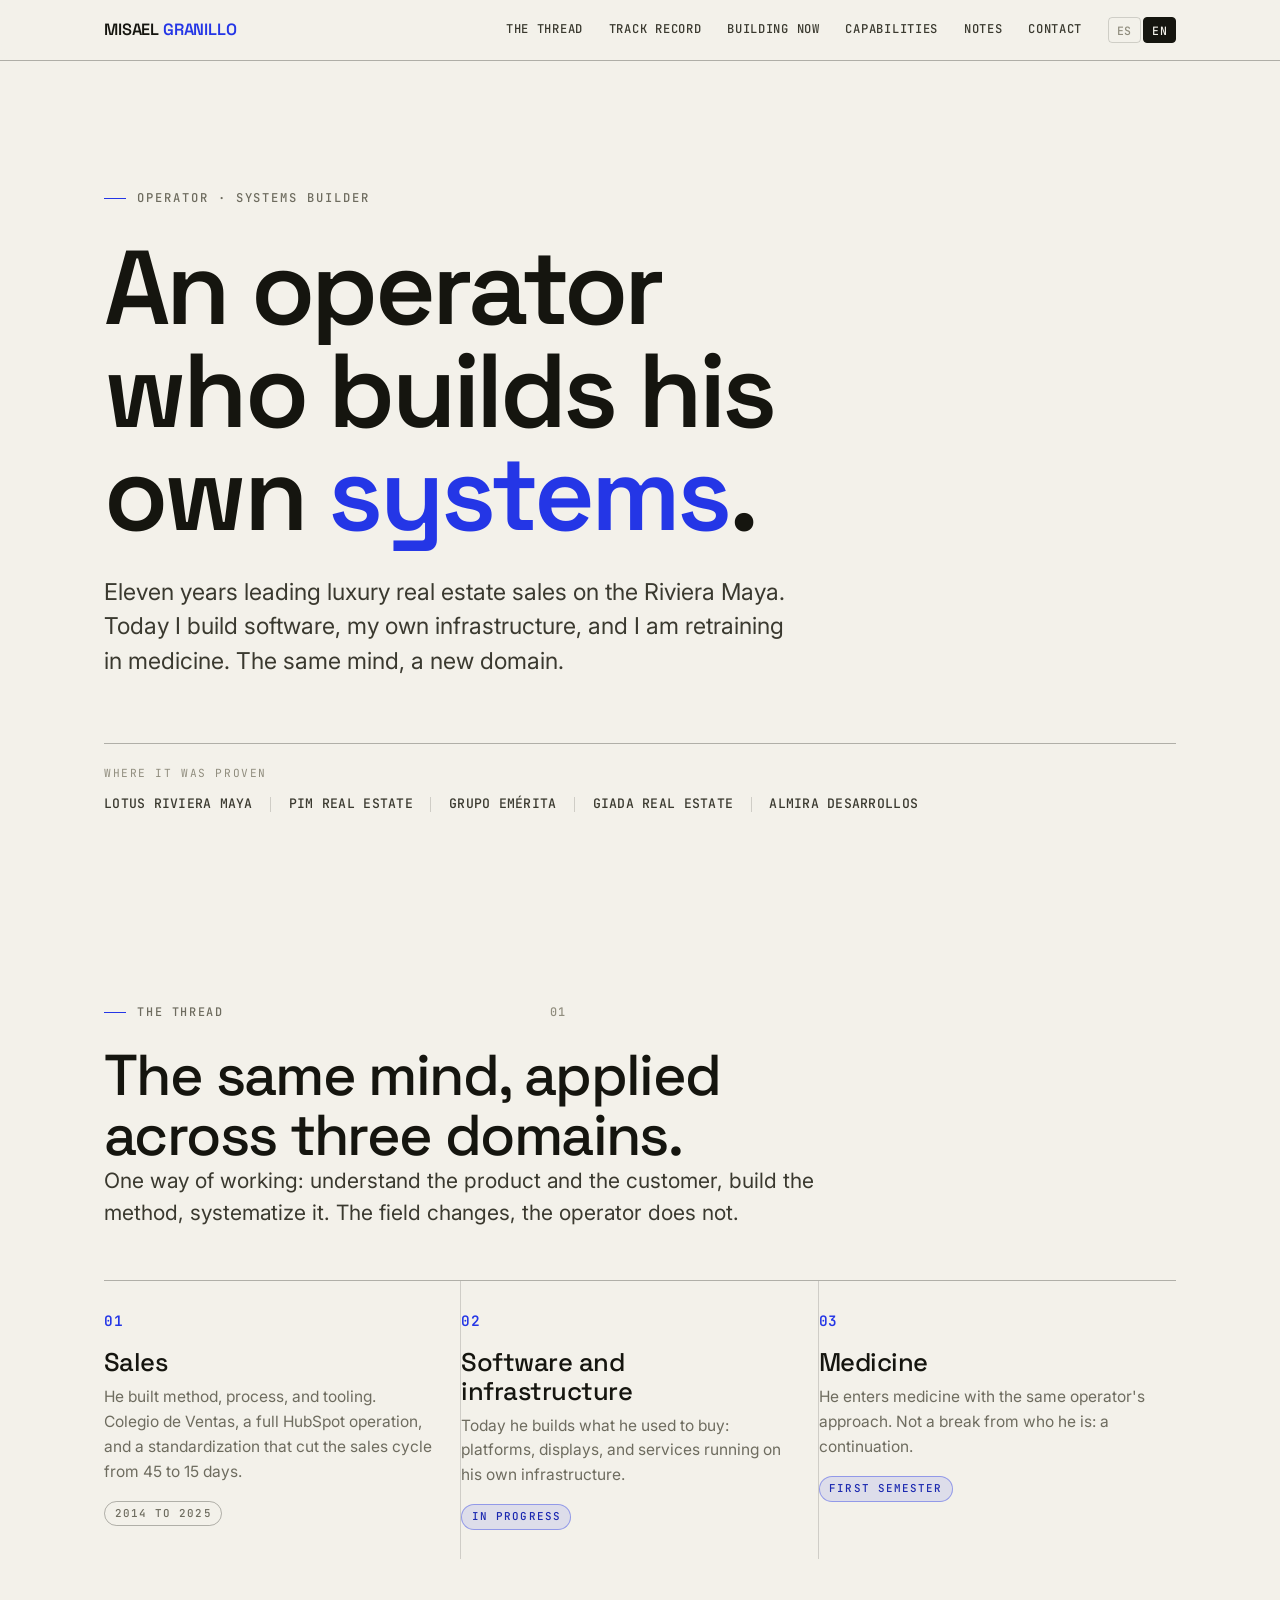
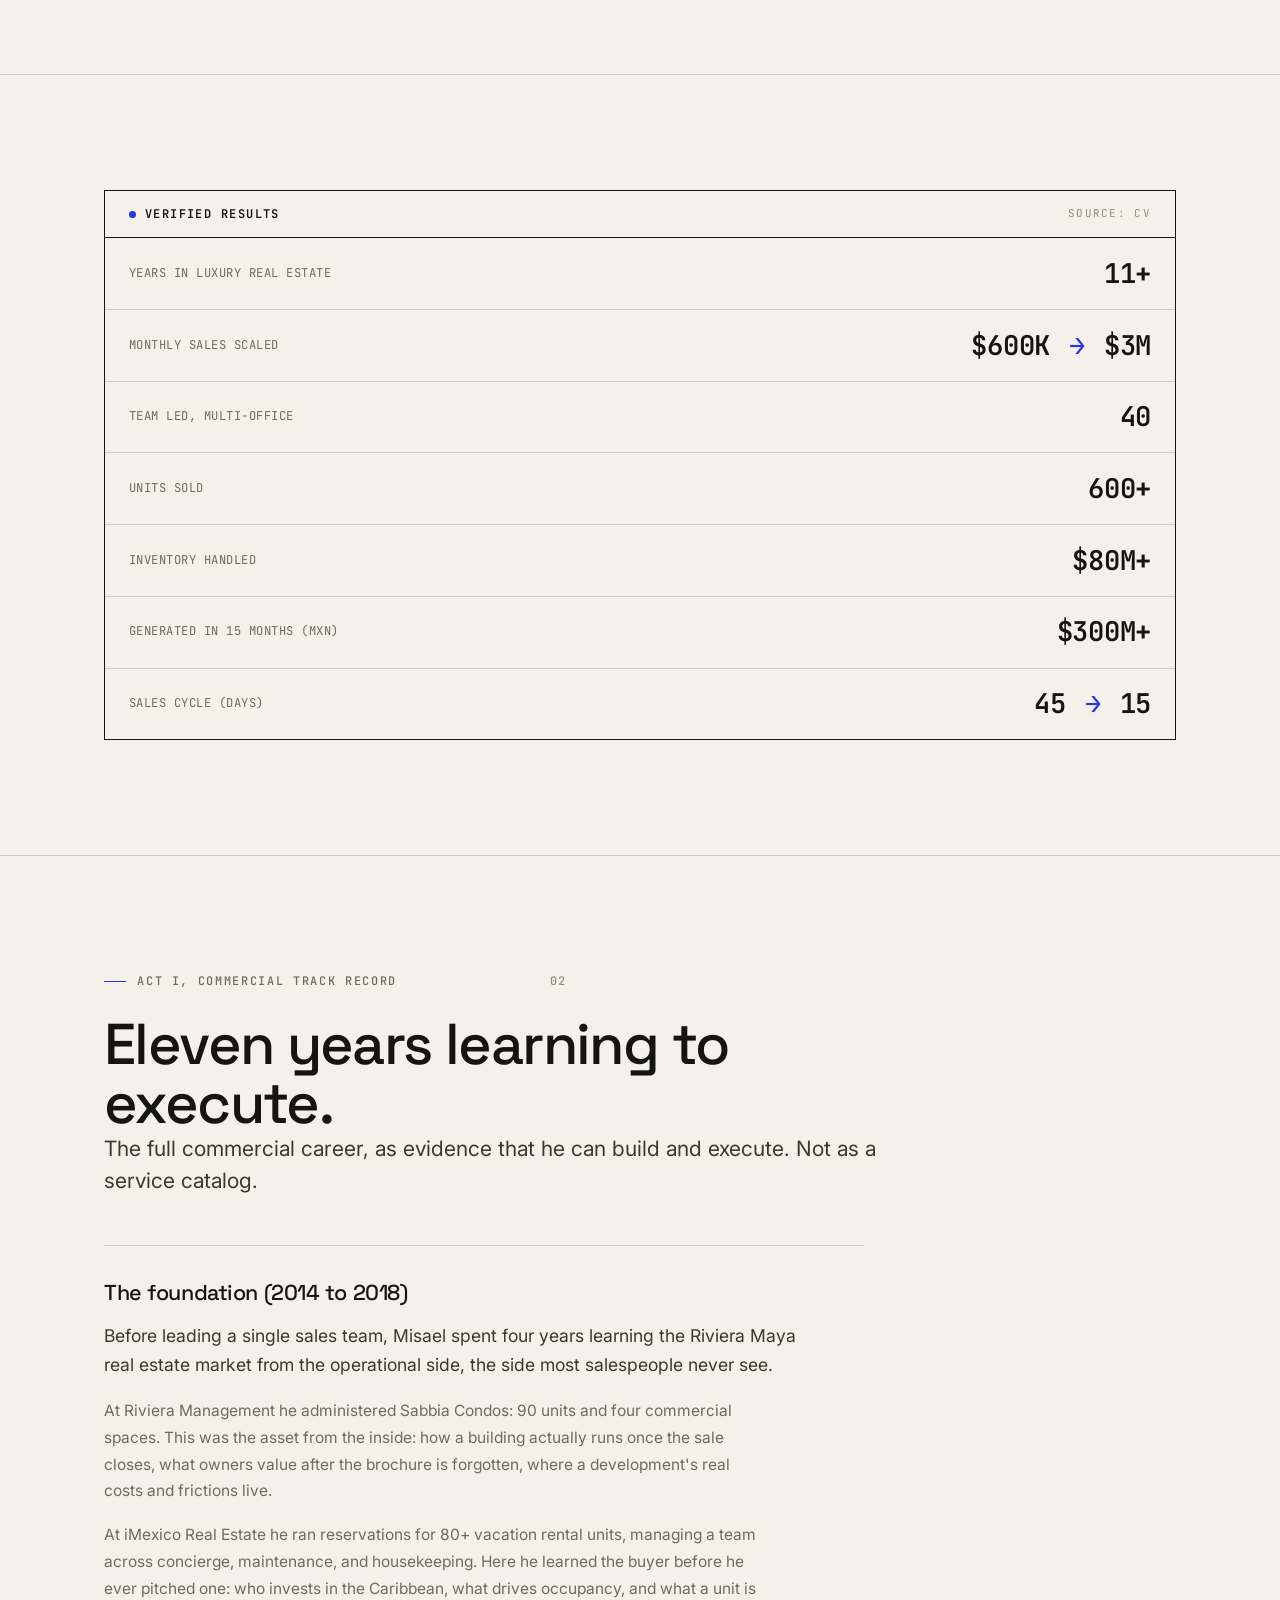
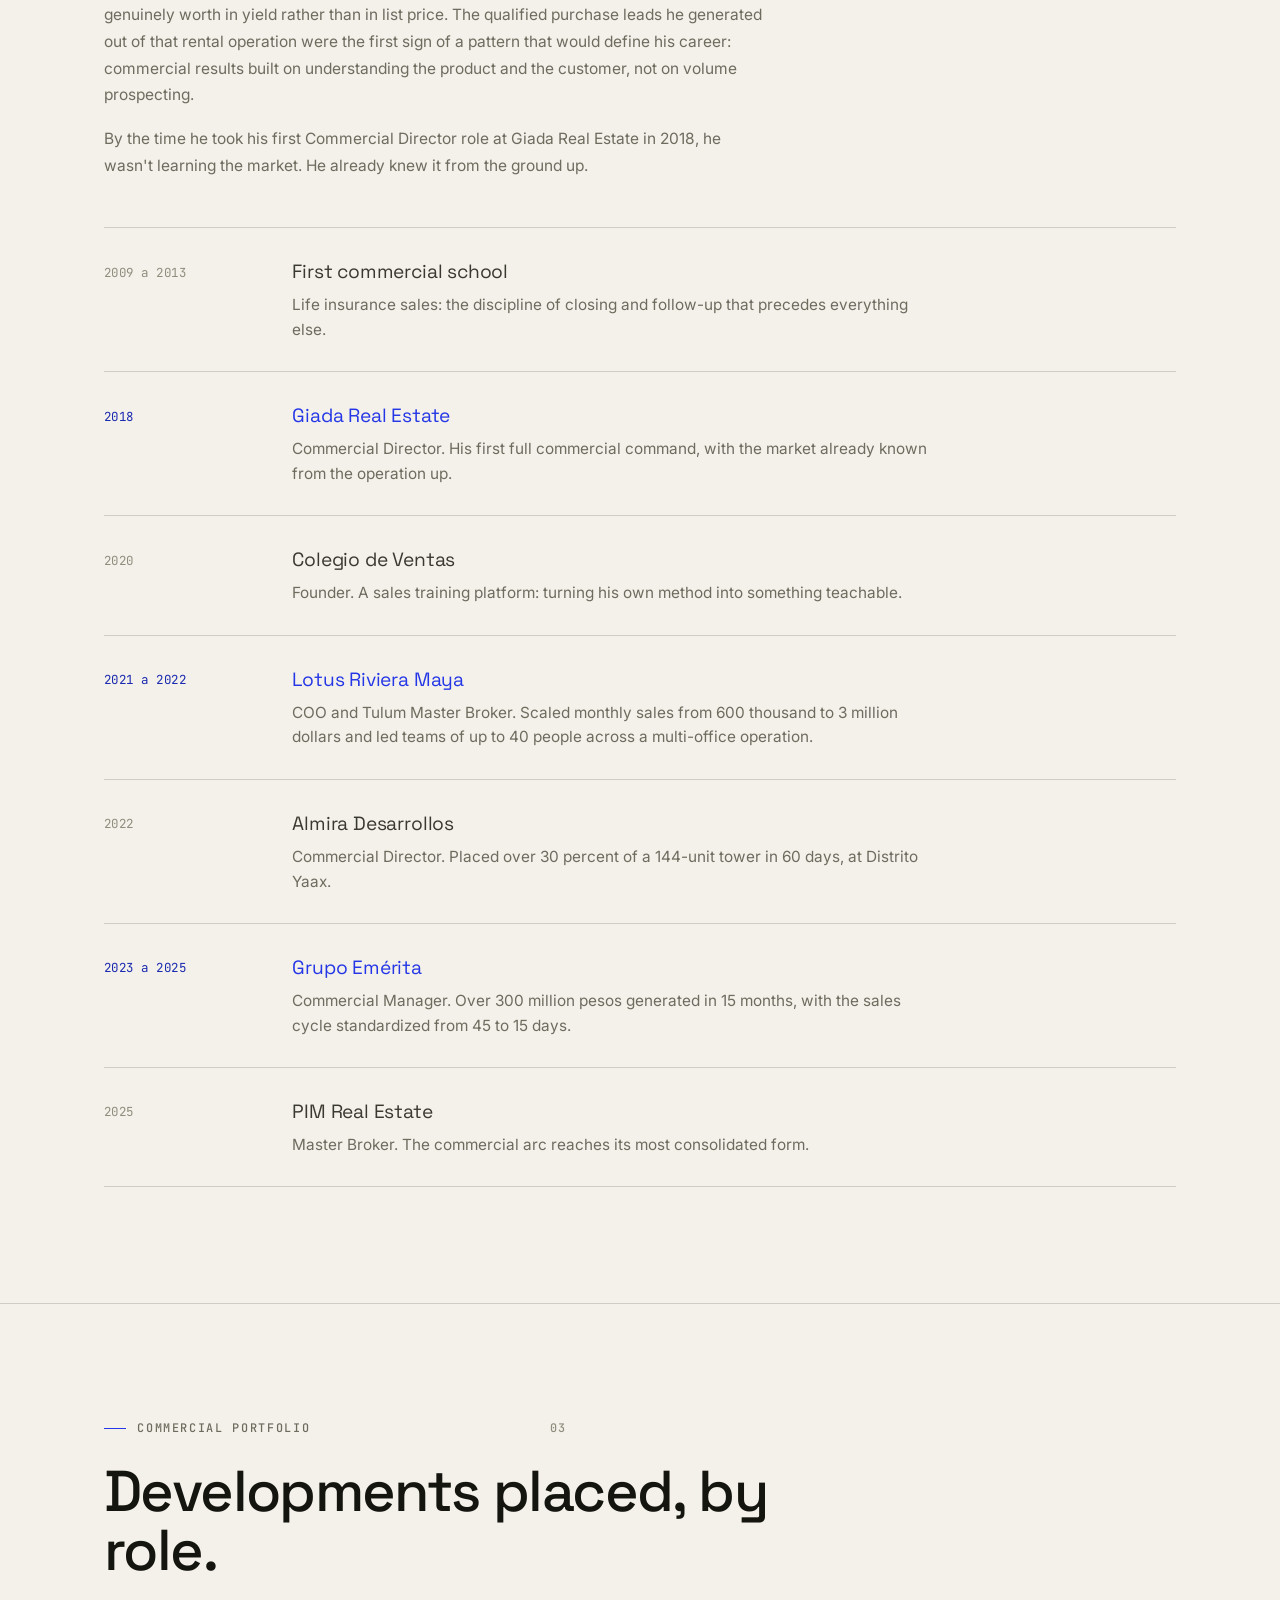
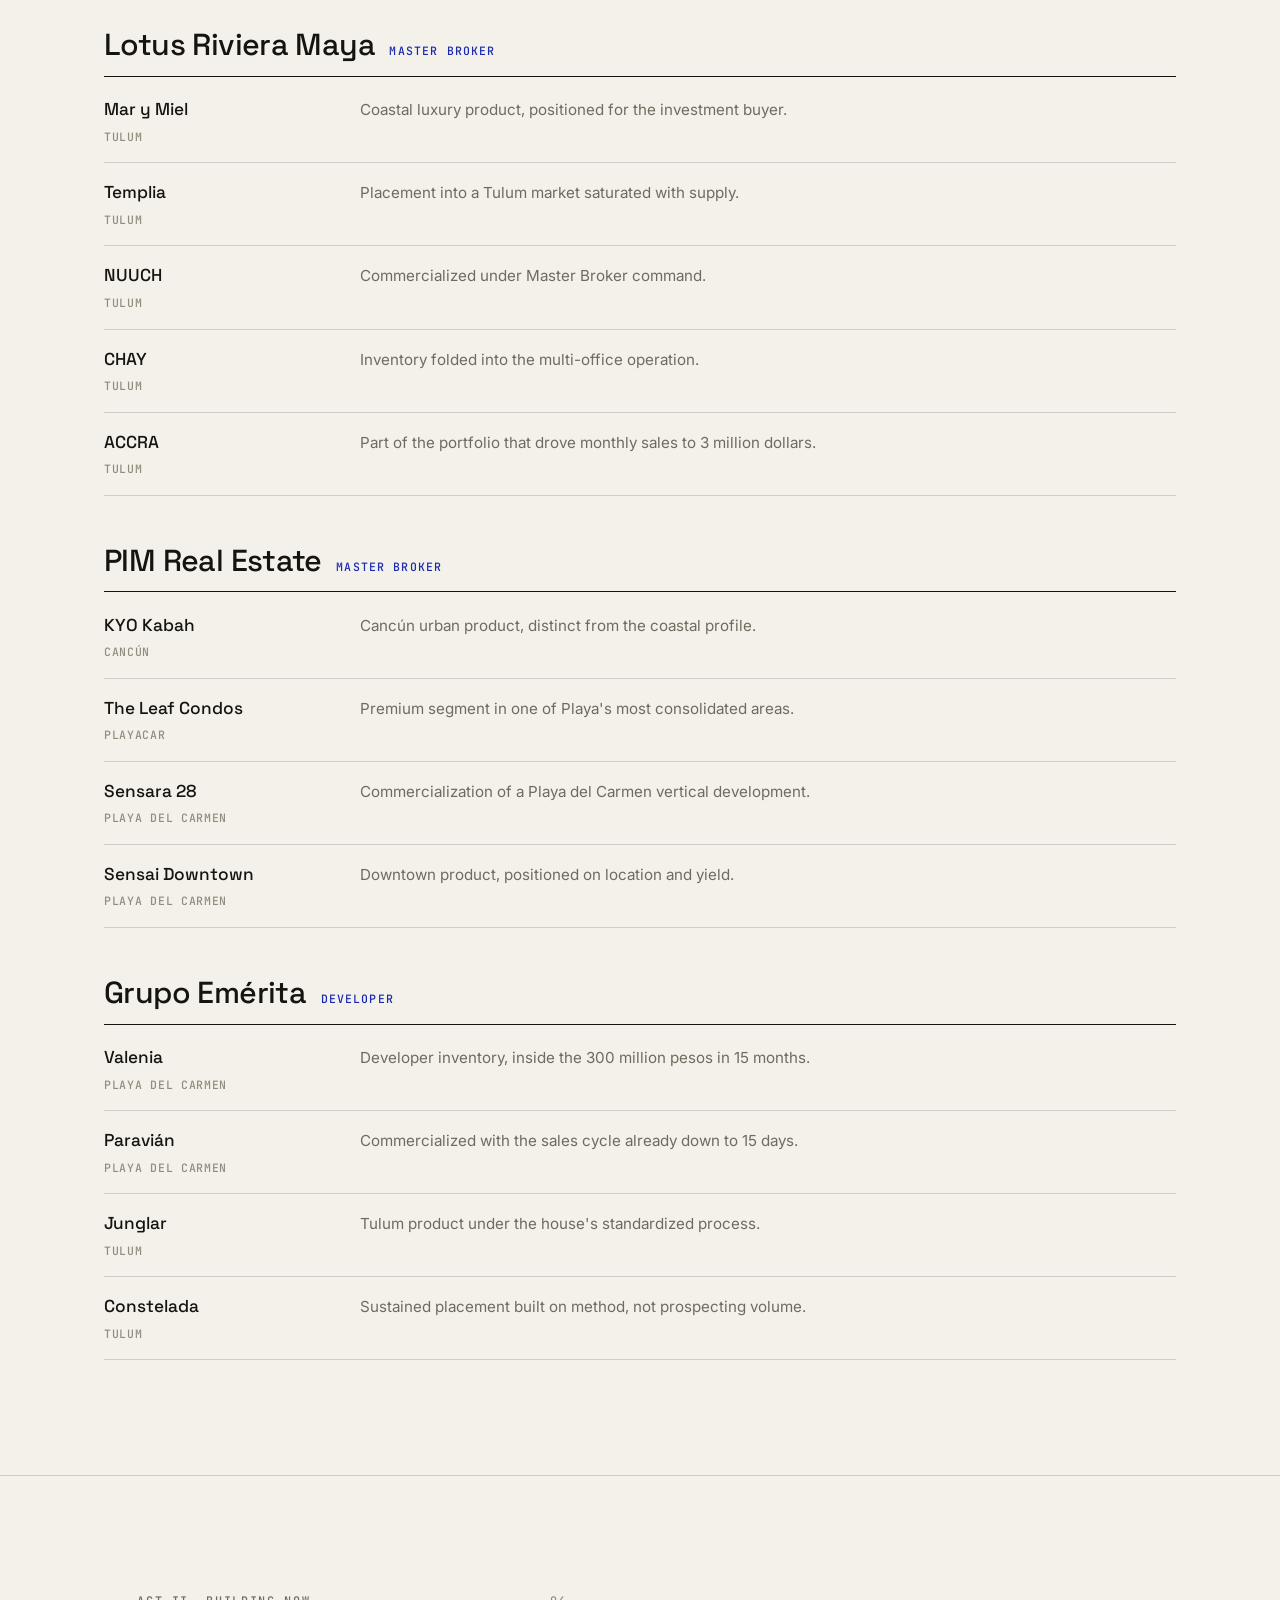
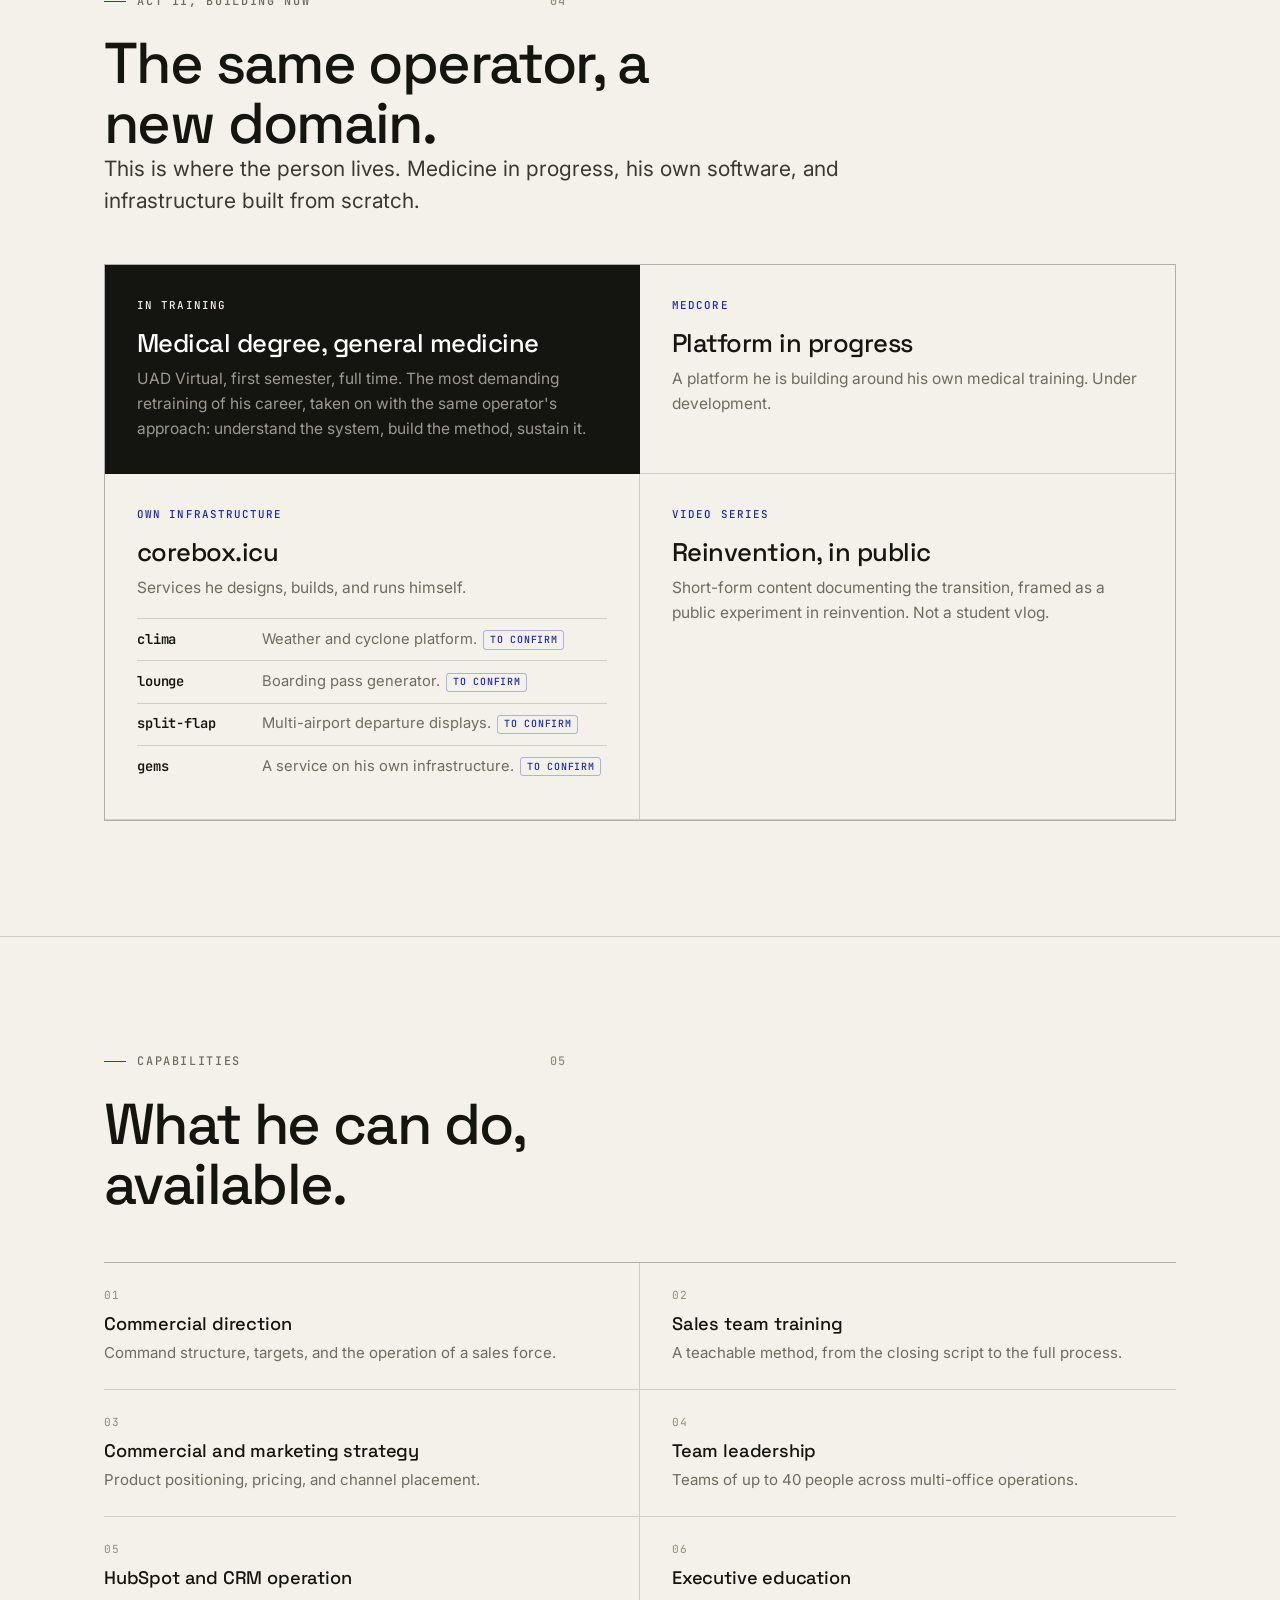
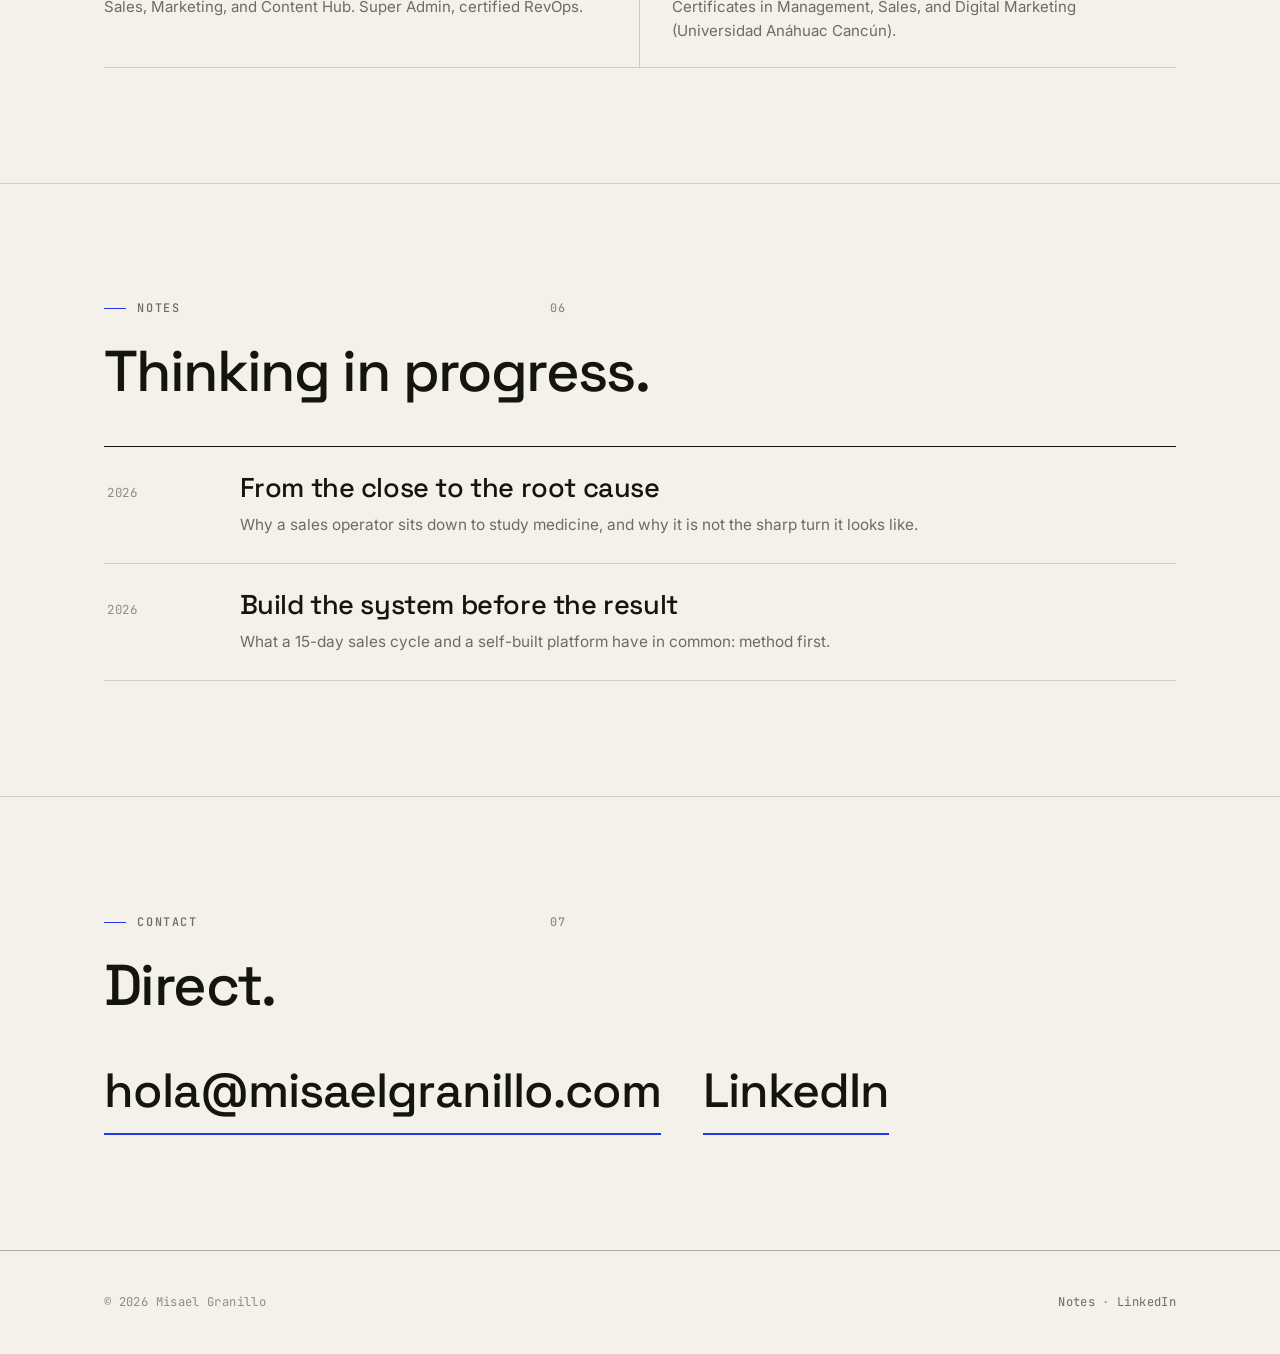
==== commit 9ee59626: "Fix org names/role in Act I; lighten the section - Giada -> Giada Real Estate; Almira -> Almira Desa" ====
--- a/index.html
+++ b/index.html
@@ -23,12 +23,12 @@
 <meta name="twitter:description" content="Once años dirigiendo ventas de bienes raíces de lujo; hoy construyendo software, infraestructura propia y reentrenándose en medicina.">
 
 <meta name="theme-color" content="#f3f1ea">
-<link rel="icon" href="/assets/img/favicon.svg" type="image/svg+xml">
+<link rel="icon" href="/assets/img/favicon.svg?v=2026-09-30c" type="image/svg+xml">
 
 <link rel="preconnect" href="https://fonts.googleapis.com">
 <link rel="preconnect" href="https://fonts.gstatic.com" crossorigin>
 <link href="https://fonts.googleapis.com/css2?family=Space+Grotesk:wght@400;500;600;700&family=Inter:wght@400;500;600&family=JetBrains+Mono:wght@400;500;600&display=swap" rel="stylesheet">
-<link rel="stylesheet" href="/assets/css/styles.css">
+<link rel="stylesheet" href="/assets/css/styles.css?v=2026-09-30c">
 
 <script type="application/ld+json">
 {
@@ -103,8 +103,8 @@
           <li>Lotus Riviera Maya</li>
           <li>PIM Real Estate</li>
           <li>Grupo Emérita</li>
-          <li>Giada</li>
-          <li>Almira, Distrito Yaax</li>
+          <li>Giada Real Estate</li>
+          <li>Almira Desarrollos</li>
         </ul>
       </div>
     </div>
@@ -196,13 +196,13 @@
           <p>Antes de dirigir un solo equipo de ventas, Misael pasó cuatro años aprendiendo el mercado inmobiliario de la Riviera Maya desde el lado operativo, el lado que la mayoría de los vendedores nunca ve.</p>
           <p>En Riviera Management administró Sabbia Condos: 90 unidades y cuatro locales comerciales. Era el activo visto por dentro: cómo funciona de verdad un edificio una vez cerrada la venta, qué valoran los propietarios cuando el folleto ya se olvidó, dónde viven los costos y las fricciones reales de un desarrollo.</p>
           <p>En iMexico Real Estate llevó las reservaciones de más de 80 unidades de renta vacacional, gestionando un equipo entre concierge, mantenimiento y limpieza. Ahí conoció al comprador antes de venderle a uno: quién invierte en el Caribe, qué mueve la ocupación y cuánto vale de verdad una unidad en rendimiento, no en precio de lista. Los prospectos de compra calificados que generó desde esa operación de renta fueron la primera señal de un patrón que definiría su carrera: resultados comerciales construidos sobre entender el producto y al cliente, no sobre prospección por volumen.</p>
-          <p>Para cuando tomó su primer puesto de Director Comercial en Giada, en 2018, ya no estaba aprendiendo el mercado. Lo conocía desde abajo.</p>
+          <p>Para cuando tomó su primer puesto de Director Comercial en Giada Real Estate, en 2018, ya no estaba aprendiendo el mercado. Lo conocía desde abajo.</p>
         </div>
         <div class="en">
           <p>Before leading a single sales team, Misael spent four years learning the Riviera Maya real estate market from the operational side, the side most salespeople never see.</p>
           <p>At Riviera Management he administered Sabbia Condos: 90 units and four commercial spaces. This was the asset from the inside: how a building actually runs once the sale closes, what owners value after the brochure is forgotten, where a development's real costs and frictions live.</p>
           <p>At iMexico Real Estate he ran reservations for 80+ vacation rental units, managing a team across concierge, maintenance, and housekeeping. Here he learned the buyer before he ever pitched one: who invests in the Caribbean, what drives occupancy, and what a unit is genuinely worth in yield rather than in list price. The qualified purchase leads he generated out of that rental operation were the first sign of a pattern that would define his career: commercial results built on understanding the product and the customer, not on volume prospecting.</p>
-          <p>By the time he took his first Commercial Director role at Giada in 2018, he wasn't learning the market. He already knew it from the ground up.</p>
+          <p>By the time he took his first Commercial Director role at Giada Real Estate in 2018, he wasn't learning the market. He already knew it from the ground up.</p>
         </div>
       </div>
 
@@ -215,7 +215,7 @@
         </div>
         <div class="arc-item accent">
           <div class="arc-when">2018</div>
-          <div class="arc-role">Giada</div>
+          <div class="arc-role">Giada Real Estate</div>
           <p><span class="es">Director Comercial. Primer mando comercial completo, con el mercado ya conocido desde la operación.</span><span class="en">Commercial Director. His first full commercial command, with the market already known from the operation up.</span></p>
         </div>
         <div class="arc-item">
@@ -230,8 +230,8 @@
         </div>
         <div class="arc-item">
           <div class="arc-when">2022</div>
-          <div class="arc-role">Almira, Distrito Yaax</div>
-          <p><span class="es">Colocó más del 30 por ciento de una torre de 144 unidades en 60 días.</span><span class="en">Placed over 30 percent of a 144-unit tower in 60 days.</span></p>
+          <div class="arc-role">Almira Desarrollos</div>
+          <p><span class="es">Director Comercial. Colocó más del 30 por ciento de una torre de 144 unidades en 60 días, en Distrito Yaax.</span><span class="en">Commercial Director. Placed over 30 percent of a 144-unit tower in 60 days, at Distrito Yaax.</span></p>
         </div>
         <div class="arc-item accent">
           <div class="arc-when">2023 a 2025</div>
@@ -450,7 +450,7 @@
   </div>
 </footer>
 
-<script src="/assets/js/site.js" defer></script>
+<script src="/assets/js/site.js?v=2026-09-30c" defer></script>
 <script>document.getElementById("yr").textContent = new Date().getFullYear();</script>
 </body>
 </html>
--- a/assets/css/styles.css
+++ b/assets/css/styles.css
@@ -267,25 +267,27 @@
    Act I — foundation + arc timeline
    ============================================================ */
 .foundation {
-  border: 1px solid var(--line-2); background: var(--paper);
-  padding: clamp(1.4rem, 3vw, 2.2rem); margin-top: clamp(2rem, 4vw, 3rem);
-}
-.foundation h3 { margin-bottom: .9rem; }
-.foundation p { color: var(--ink-2); font-size: 1rem; }
+  border: 0; background: transparent; padding: 0;
+  margin-top: clamp(2rem, 4vw, 3rem); padding-top: clamp(1.6rem, 3vw, 2.2rem);
+  border-top: 1px solid var(--line); max-width: 760px;
+}
+.foundation h3 { margin-bottom: 1.1rem; font-size: clamp(1.1rem, 1.9vw, 1.35rem); font-weight: 500; }
+.foundation p { color: var(--muted); font-size: .97rem; line-height: 1.72; }
+.foundation p:first-of-type { color: var(--ink-2); font-size: 1.1rem; line-height: 1.62; }
 .foundation p:last-child { margin-bottom: 0; }
 
-.arc { margin-top: clamp(2.2rem, 4vw, 3rem); border-top: 1px solid var(--line-2); }
+.arc { margin-top: clamp(2.2rem, 4vw, 3rem); border-top: 1px solid var(--line); }
 .arc-item {
-  display: grid; grid-template-columns: 150px 1fr; column-gap: clamp(1rem, 3vw, 2.4rem); row-gap: .4rem;
-  padding: 1.5rem 0; border-bottom: 1px solid var(--line);
+  display: grid; grid-template-columns: 150px 1fr; column-gap: clamp(1rem, 3vw, 2.4rem); row-gap: .35rem;
+  padding: 1.8rem 0; border-bottom: 1px solid var(--line);
 }
 .arc-when {
   grid-column: 1; grid-row: 1 / span 2;
-  font-family: var(--mono); font-variant-numeric: tabular-nums; font-size: .8rem;
-  font-weight: 500; letter-spacing: .04em; color: var(--muted); padding-top: .3rem;
-}
-.arc-role { grid-column: 2; grid-row: 1; font-family: var(--disp); font-weight: 500; font-size: 1.3rem; margin: 0; letter-spacing: -.01em; }
-.arc-item p { grid-column: 2; grid-row: 2; color: var(--muted); font-size: .97rem; margin: 0; max-width: 64ch; }
+  font-family: var(--mono); font-variant-numeric: tabular-nums; font-size: .78rem;
+  font-weight: 400; letter-spacing: .04em; color: var(--faint); padding-top: .35rem;
+}
+.arc-role { grid-column: 2; grid-row: 1; font-family: var(--disp); font-weight: 400; font-size: 1.2rem; margin: 0; letter-spacing: -.01em; color: var(--ink-2); }
+.arc-item p { grid-column: 2; grid-row: 2; color: var(--muted); font-size: .96rem; margin: 0; max-width: 64ch; }
 .arc-item.accent .arc-role { color: var(--accent); }
 .arc-item.accent .arc-when { color: var(--accent-ink); }
 @media (max-width: 680px) {
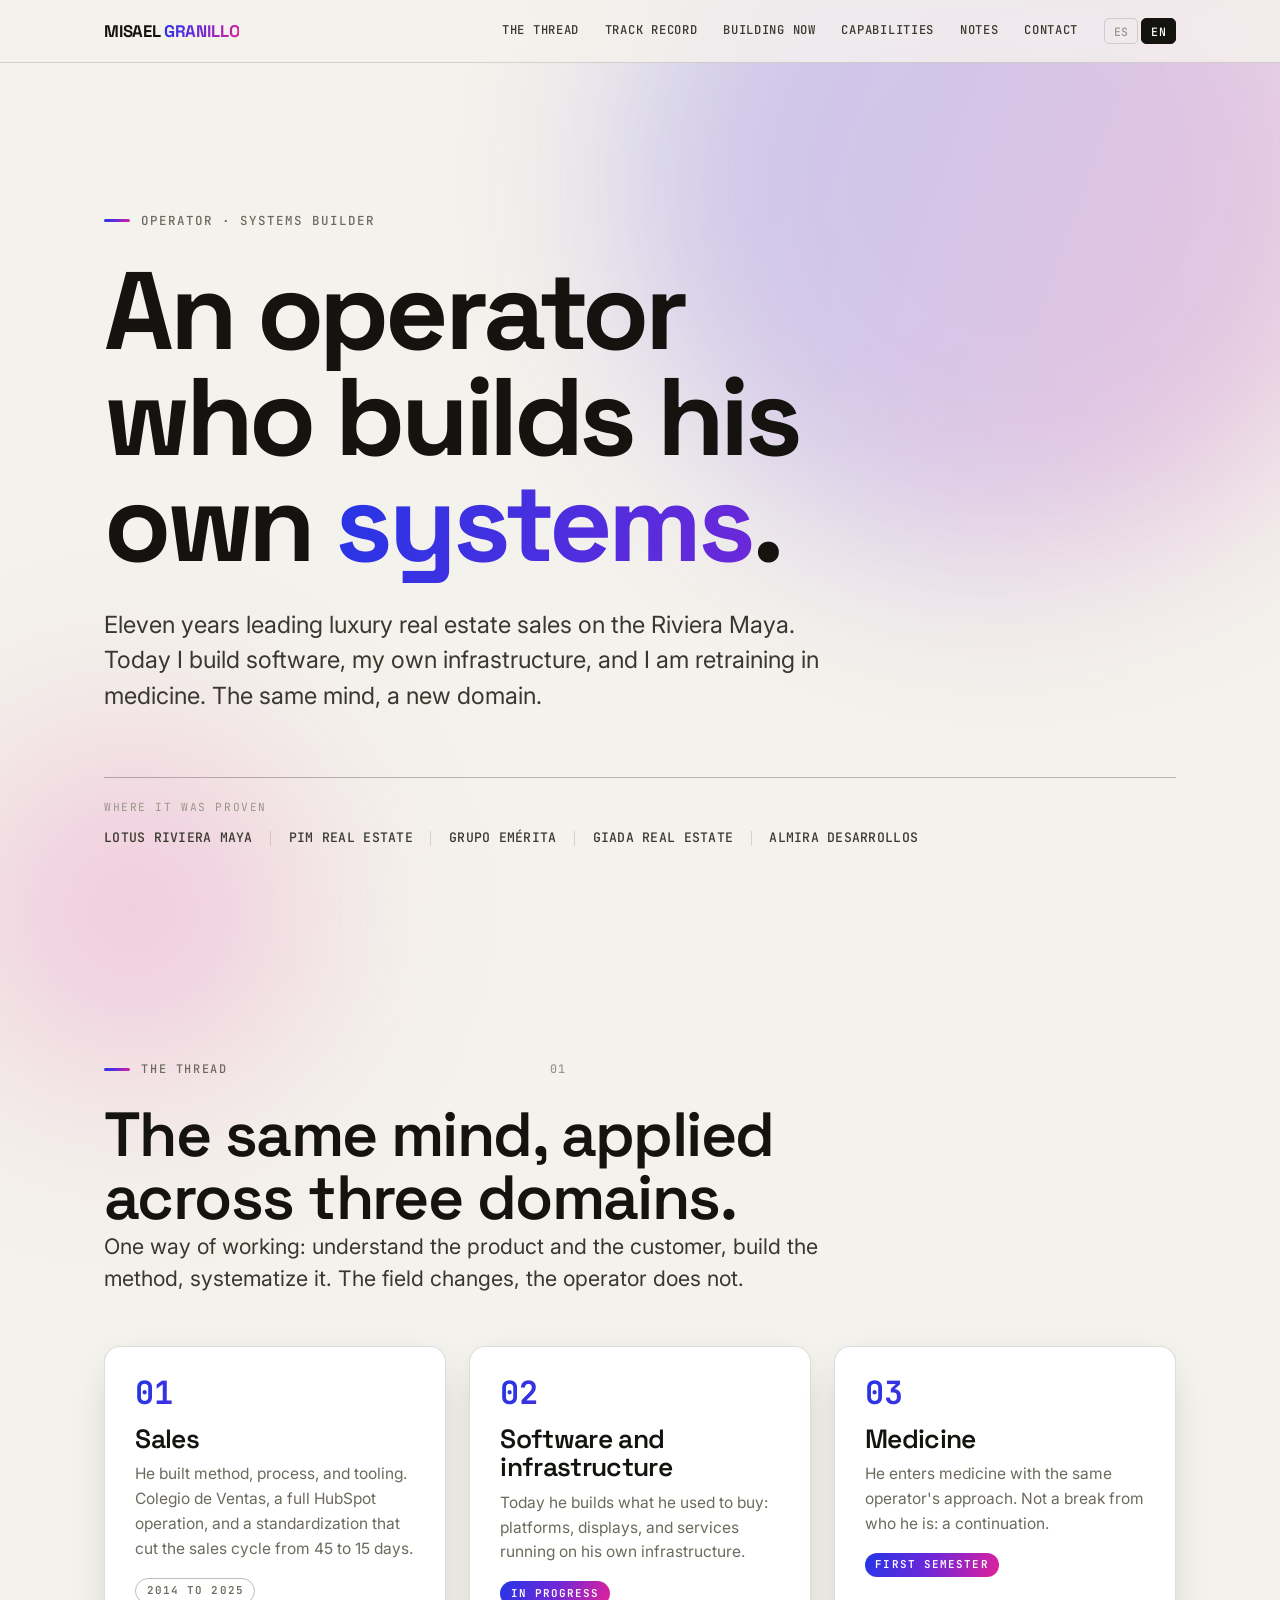
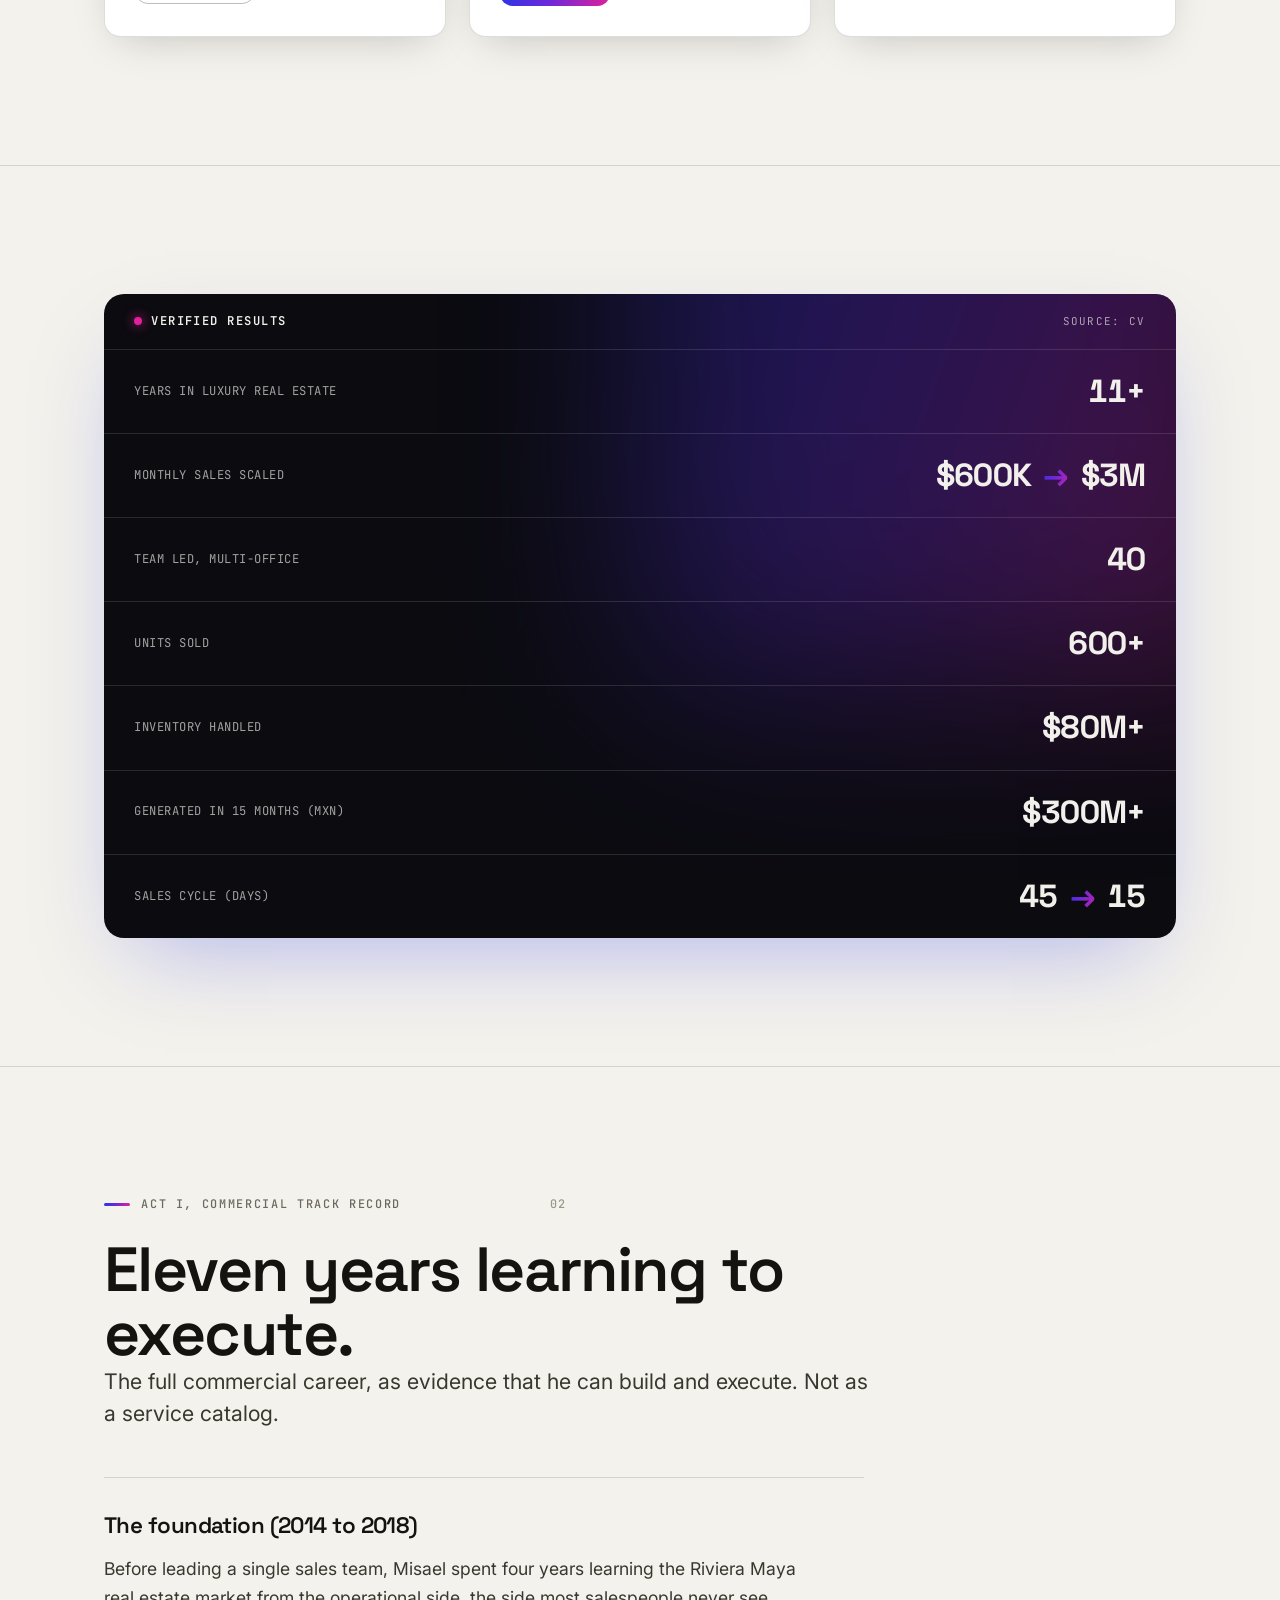
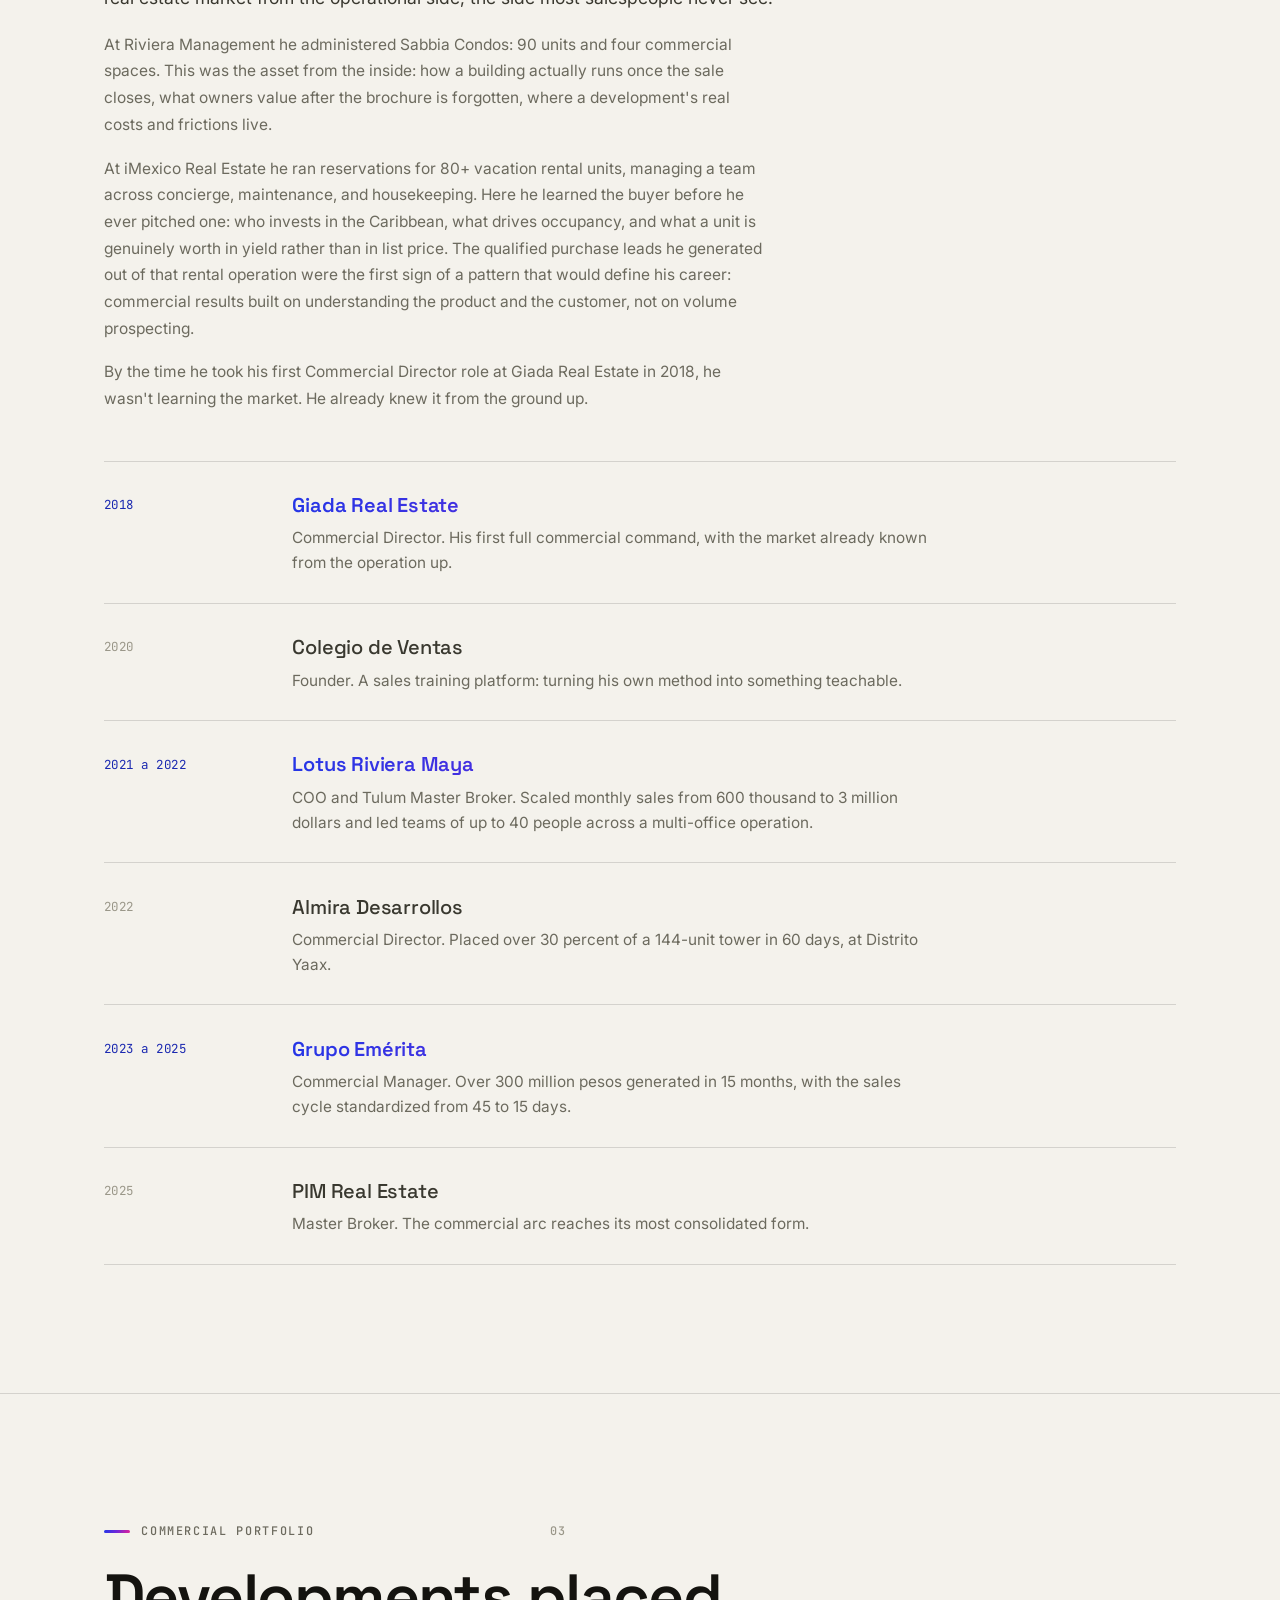
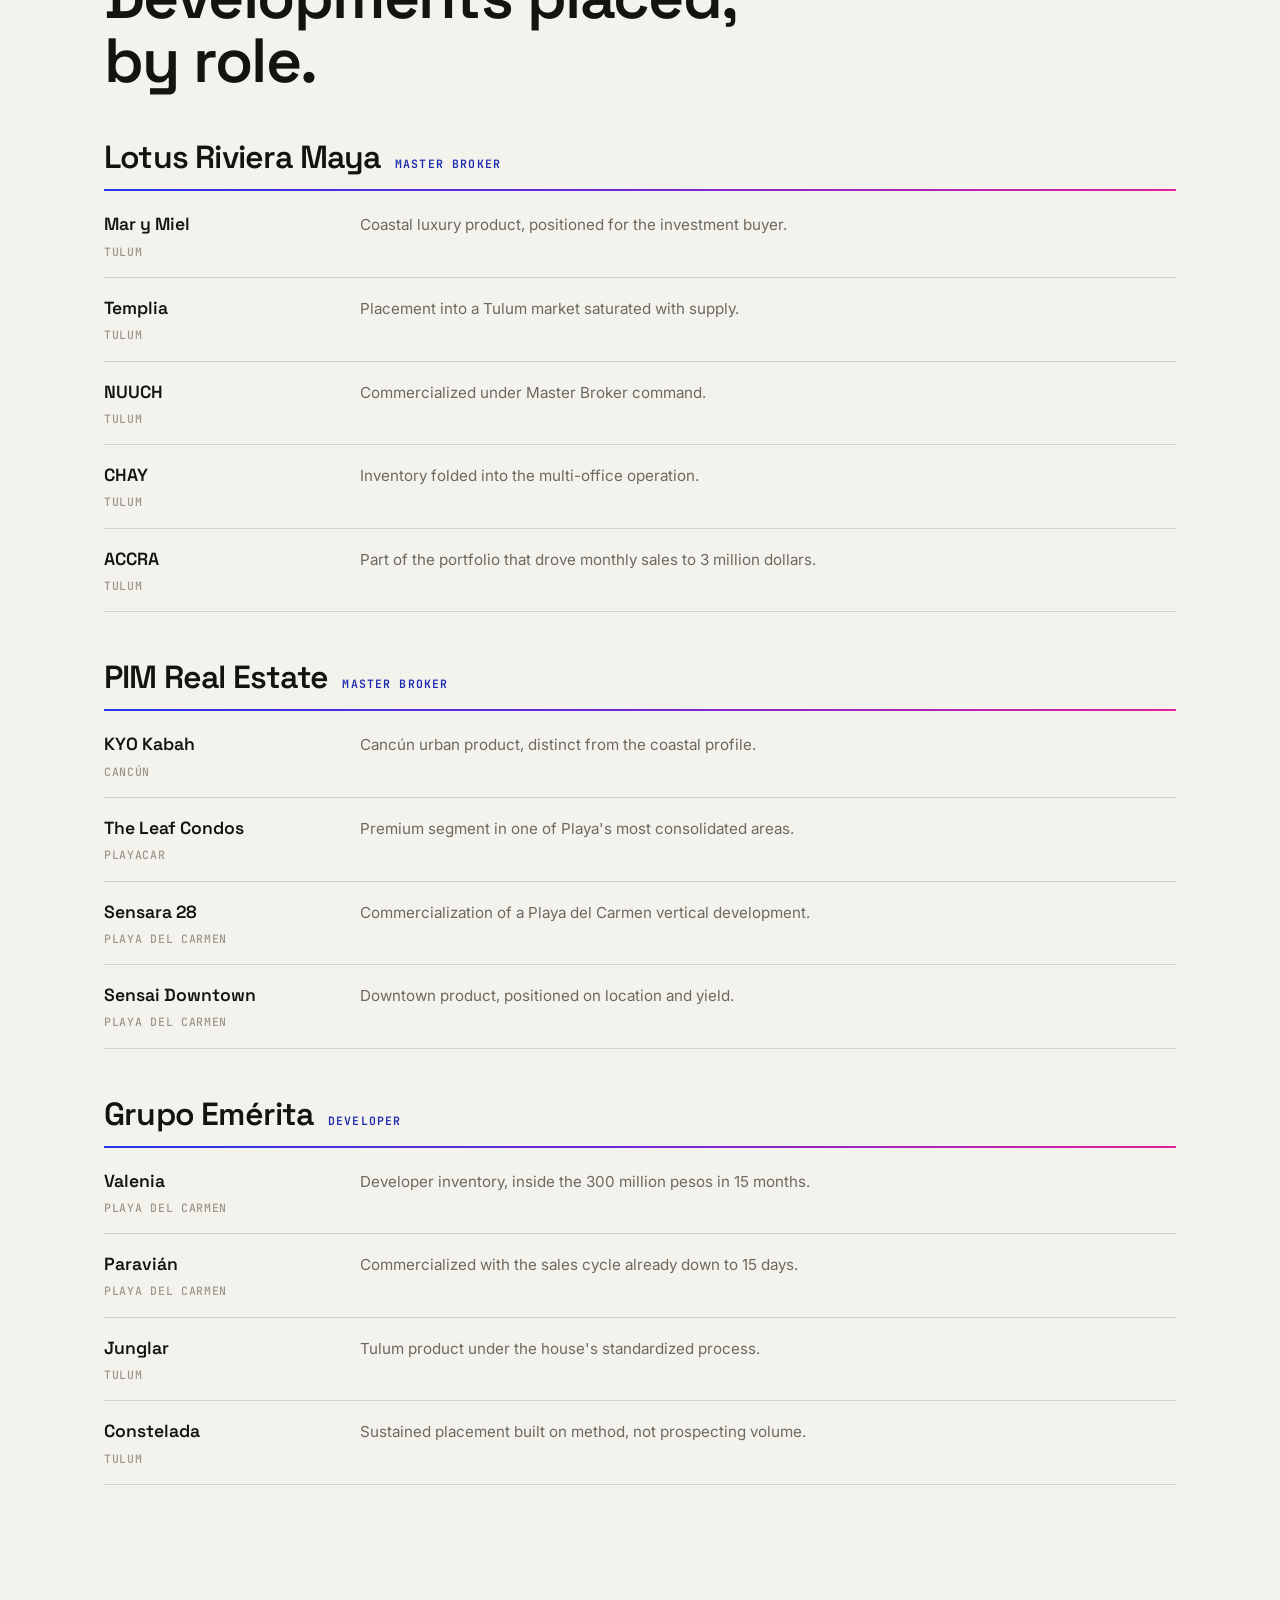
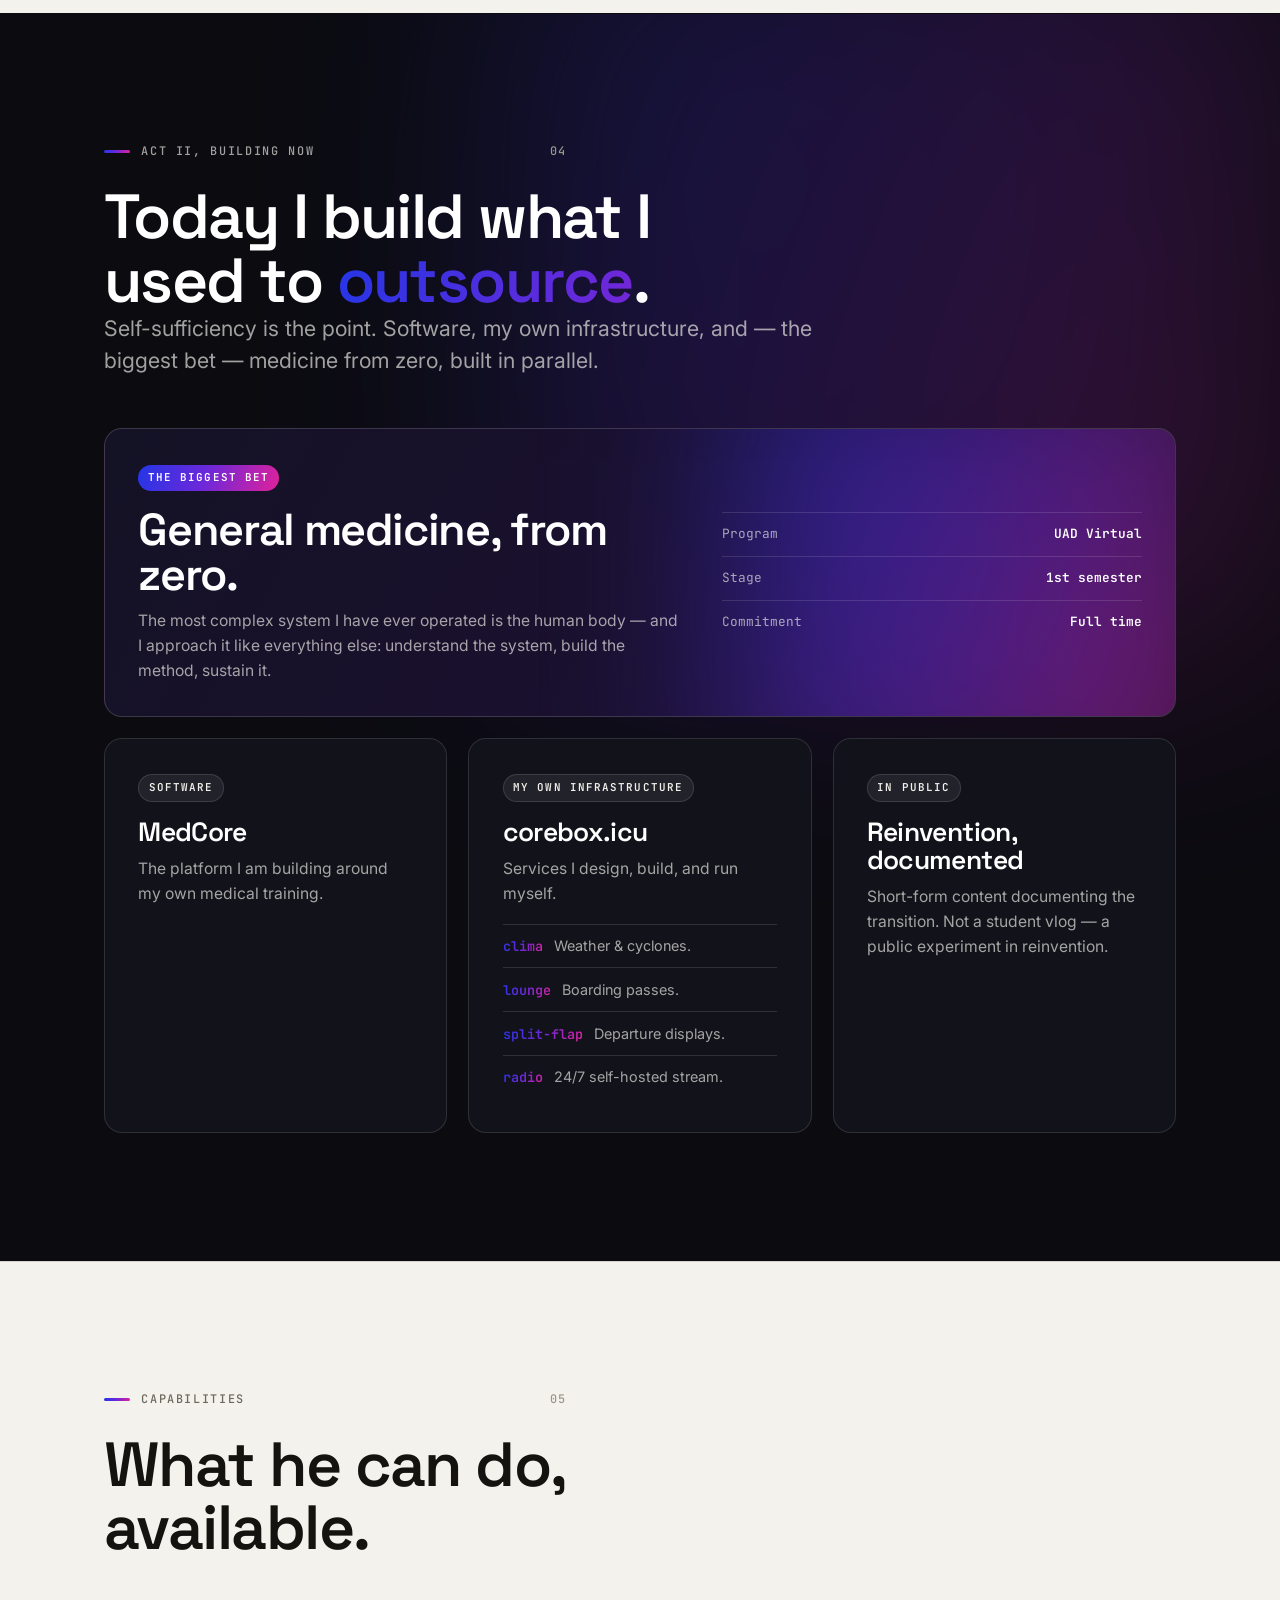
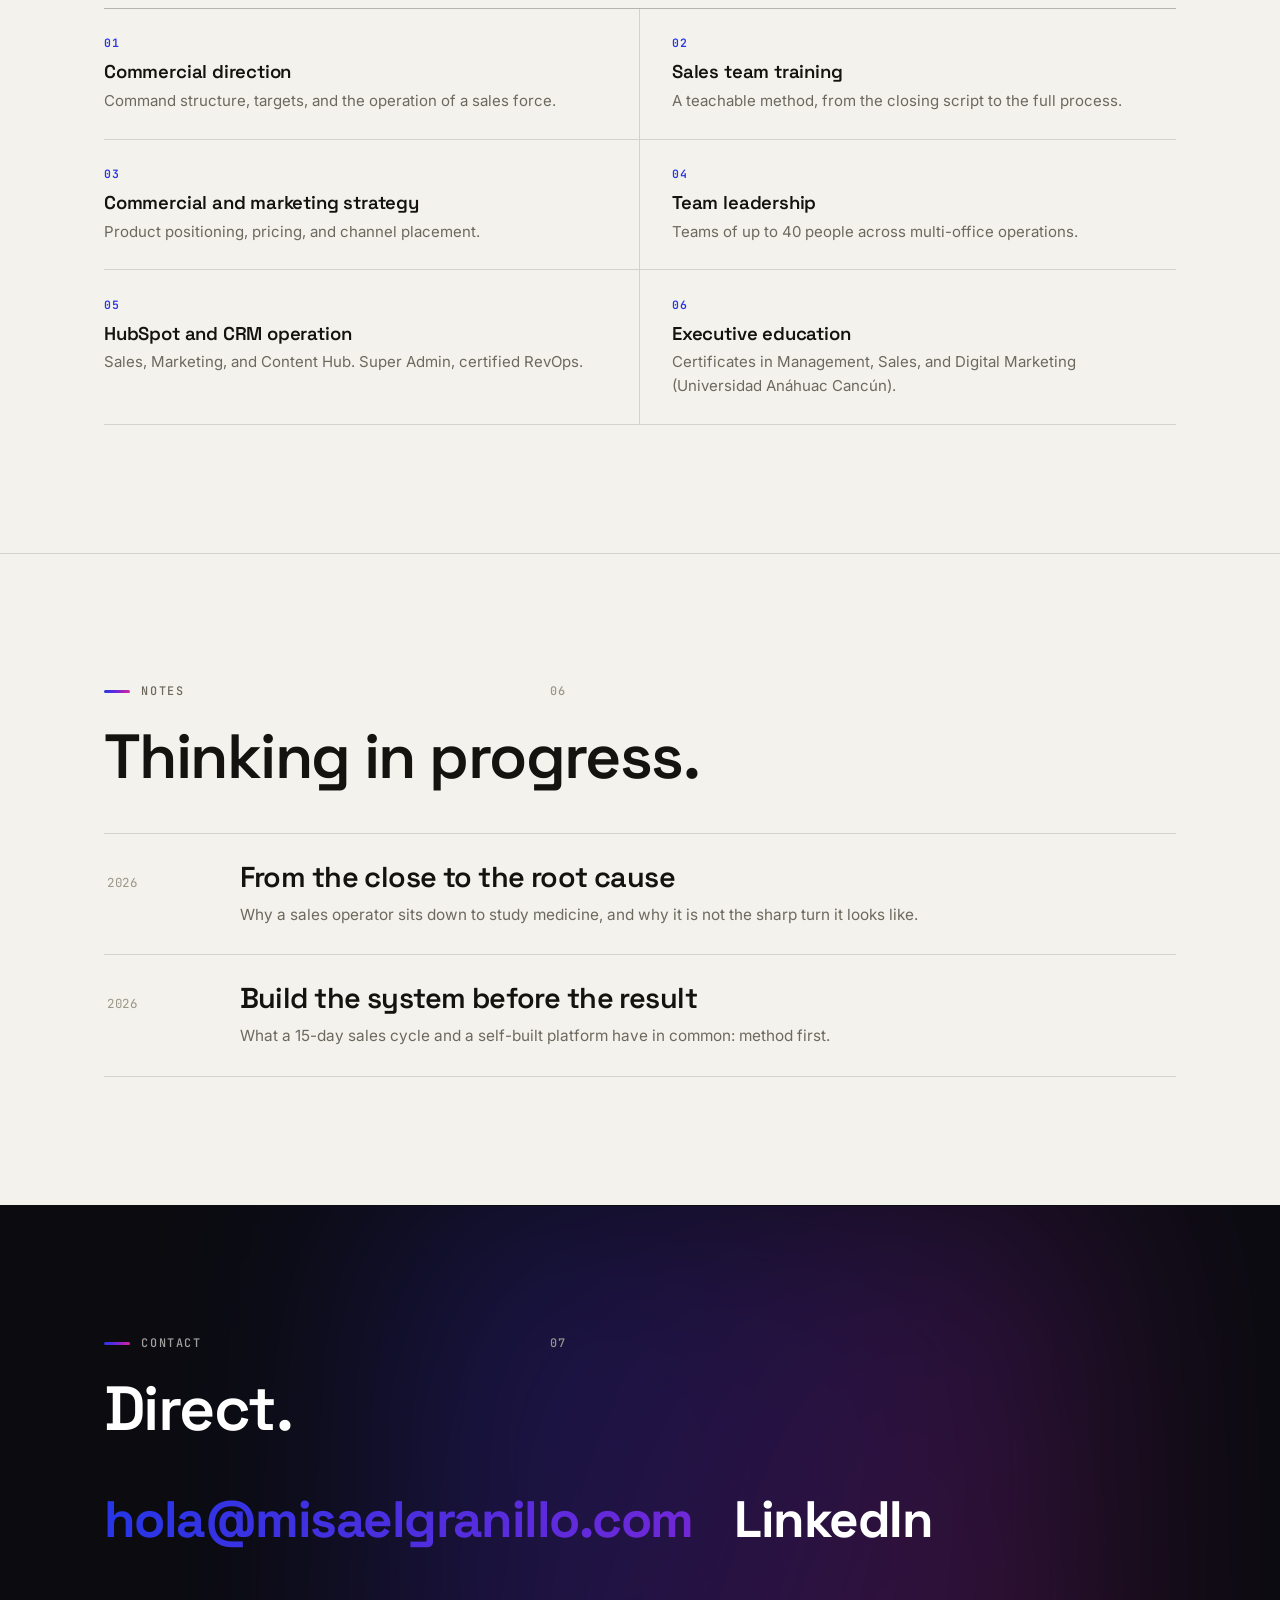
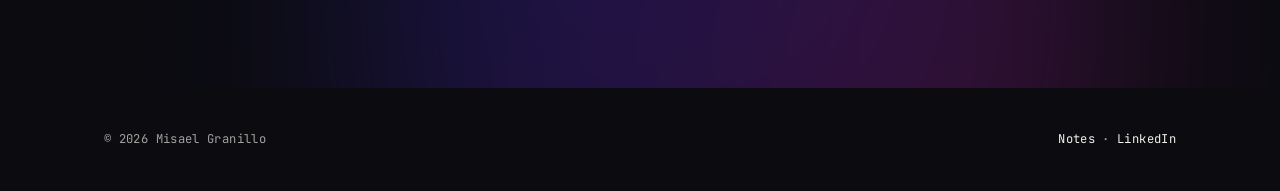
==== commit 9c015d26: "Redesign: "BOLD SIGNAL" + Act I/II changes - New expressive concept: cobalt->violet->magenta gradien" ====
--- a/index.html
+++ b/index.html
@@ -23,12 +23,12 @@
 <meta name="twitter:description" content="Once años dirigiendo ventas de bienes raíces de lujo; hoy construyendo software, infraestructura propia y reentrenándose en medicina.">
 
 <meta name="theme-color" content="#f3f1ea">
-<link rel="icon" href="/assets/img/favicon.svg?v=2026-09-30c" type="image/svg+xml">
+<link rel="icon" href="/assets/img/favicon.svg?v=2026-09-30d" type="image/svg+xml">
 
 <link rel="preconnect" href="https://fonts.googleapis.com">
 <link rel="preconnect" href="https://fonts.gstatic.com" crossorigin>
 <link href="https://fonts.googleapis.com/css2?family=Space+Grotesk:wght@400;500;600;700&family=Inter:wght@400;500;600&family=JetBrains+Mono:wght@400;500;600&display=swap" rel="stylesheet">
-<link rel="stylesheet" href="/assets/css/styles.css?v=2026-09-30c">
+<link rel="stylesheet" href="/assets/css/styles.css?v=2026-09-30d">
 
 <script type="application/ld+json">
 {
@@ -208,11 +208,6 @@
 
       <!-- Arc -->
       <div class="arc">
-        <div class="arc-item">
-          <div class="arc-when">2009 a 2013</div>
-          <div class="arc-role"><span class="es">Primera escuela comercial</span><span class="en">First commercial school</span></div>
-          <p><span class="es">Venta de seguros de vida: la disciplina de cierre y seguimiento que precede a todo lo demás.</span><span class="en">Life insurance sales: the discipline of closing and follow-up that precedes everything else.</span></p>
-        </div>
         <div class="arc-item accent">
           <div class="arc-when">2018</div>
           <div class="arc-role">Giada Real Estate</div>
@@ -299,58 +294,65 @@
   </section>
 
   <!-- ACT II: BUILDING NOW -->
-  <section class="section" id="ahora">
+  <section class="section section--now" id="ahora">
     <div class="wrap">
       <p class="section-label"><span class="es">Acto II, construyendo hoy</span><span class="en">Act II, building now</span></p>
       <h2>
-        <span class="es">El mismo operador, un dominio nuevo.</span>
-        <span class="en">The same operator, a new domain.</span>
+        <span class="es">Hoy construyo lo que antes <em>contrataba</em>.</span>
+        <span class="en">Today I build what I used to <em>outsource</em>.</span>
       </h2>
       <p class="lede">
-        <span class="es">Aquí vive la persona. Medicina en curso, software propio e infraestructura que construye de cero.</span>
-        <span class="en">This is where the person lives. Medicine in progress, his own software, and infrastructure built from scratch.</span>
+        <span class="es">La autosuficiencia es el objetivo. Software, infraestructura propia y —la apuesta más grande— medicina desde cero, construidos en paralelo.</span>
+        <span class="en">Self-sufficiency is the point. Software, my own infrastructure, and — the biggest bet — medicine from zero, built in parallel.</span>
       </p>
 
       <div class="now-grid">
-        <div class="panel feature">
-          <span class="tag"><span class="es">Formación en curso</span><span class="en">In training</span></span>
-          <h3><span class="es">Licenciatura en Medicina General</span><span class="en">Medical degree, general medicine</span></h3>
-          <p>
-            <span class="es">UAD Virtual, primer semestre, tiempo completo. El reentrenamiento más exigente de su carrera, abordado con el mismo enfoque de operador: entender el sistema, construir el método, sostenerlo.</span>
-            <span class="en">UAD Virtual, first semester, full time. The most demanding retraining of his career, taken on with the same operator's approach: understand the system, build the method, sustain it.</span>
-          </p>
-        </div>
-
-        <div class="panel">
-          <span class="tag">MedCore</span>
-          <h3><span class="es">Plataforma en construcción</span><span class="en">Platform in progress</span></h3>
-          <p>
-            <span class="es">Una plataforma que está construyendo alrededor de su propia formación médica. En desarrollo.</span>
-            <span class="en">A platform he is building around his own medical training. Under development.</span>
-          </p>
-        </div>
-
-        <div class="panel">
-          <span class="tag"><span class="es">Infraestructura propia</span><span class="en">Own infrastructure</span></span>
+        <div class="panel panel--medicine">
+          <div class="m-body">
+            <span class="tag"><span class="es">La apuesta más grande</span><span class="en">The biggest bet</span></span>
+            <h3><span class="es">Medicina general, desde cero.</span><span class="en">General medicine, from zero.</span></h3>
+            <p>
+              <span class="es">El sistema más complejo que he operado es el cuerpo humano, y lo abordo igual que todo lo demás: entender el sistema, construir el método, sostenerlo.</span>
+              <span class="en">The most complex system I have ever operated is the human body — and I approach it like everything else: understand the system, build the method, sustain it.</span>
+            </p>
+          </div>
+          <div class="m-aside">
+            <div class="row"><span><span class="es">Programa</span><span class="en">Program</span></span><b>UAD Virtual</b></div>
+            <div class="row"><span><span class="es">Etapa</span><span class="en">Stage</span></span><b><span class="es">1.er semestre</span><span class="en">1st semester</span></b></div>
+            <div class="row"><span><span class="es">Dedicación</span><span class="en">Commitment</span></span><b><span class="es">Tiempo completo</span><span class="en">Full time</span></b></div>
+          </div>
+        </div>
+
+        <div class="panel panel--medcore">
+          <span class="tag">Software</span>
+          <h3>MedCore</h3>
+          <p>
+            <span class="es">La plataforma que construyo alrededor de mi propia formación médica.</span>
+            <span class="en">The platform I am building around my own medical training.</span>
+          </p>
+        </div>
+
+        <div class="panel panel--infra">
+          <span class="tag"><span class="es">Infraestructura propia</span><span class="en">My own infrastructure</span></span>
           <h3>corebox.icu</h3>
           <p>
-            <span class="es">Servicios que diseña, construye y opera él mismo.</span>
-            <span class="en">Services he designs, builds, and runs himself.</span>
+            <span class="es">Servicios que diseño, construyo y opero yo mismo.</span>
+            <span class="en">Services I design, build, and run myself.</span>
           </p>
           <ul class="infra-list">
-            <li><span class="host">clima</span><span class="desc"><span class="es">Plataforma de clima y ciclones.</span><span class="en">Weather and cyclone platform.</span><span class="pending" title="Confirmar despliegue público / to confirm"><span class="es">por confirmar</span><span class="en">to confirm</span></span></span></li>
-            <li><span class="host">lounge</span><span class="desc"><span class="es">Generador de pases de abordar.</span><span class="en">Boarding pass generator.</span><span class="pending" title="Confirmar despliegue público / to confirm"><span class="es">por confirmar</span><span class="en">to confirm</span></span></span></li>
-            <li><span class="host">split-flap</span><span class="desc"><span class="es">Displays de salidas multi-aeropuerto.</span><span class="en">Multi-airport departure displays.</span><span class="pending" title="Confirmar despliegue público / to confirm"><span class="es">por confirmar</span><span class="en">to confirm</span></span></span></li>
-            <li><span class="host">gems</span><span class="desc"><span class="es">Servicio en infraestructura propia.</span><span class="en">A service on his own infrastructure.</span><span class="pending" title="Confirmar despliegue público / to confirm"><span class="es">por confirmar</span><span class="en">to confirm</span></span></span></li>
+            <li><span class="host">clima</span><span class="desc"><span class="es">Clima y ciclones.</span><span class="en">Weather &amp; cyclones.</span></span></li>
+            <li><span class="host">lounge</span><span class="desc"><span class="es">Pases de abordar.</span><span class="en">Boarding passes.</span></span></li>
+            <li><span class="host">split-flap</span><span class="desc"><span class="es">Displays de salidas.</span><span class="en">Departure displays.</span></span></li>
+            <li><span class="host">radio</span><span class="desc"><span class="es">Streaming propio 24/7.</span><span class="en">24/7 self-hosted stream.</span></span></li>
           </ul>
         </div>
 
-        <div class="panel">
-          <span class="tag"><span class="es">Serie de video</span><span class="en">Video series</span></span>
-          <h3><span class="es">Reinversión, en público</span><span class="en">Reinvention, in public</span></h3>
-          <p>
-            <span class="es">Contenido corto que documenta la transición, encuadrado como un experimento público de reinvención. No un vlog de estudiante.</span>
-            <span class="en">Short-form content documenting the transition, framed as a public experiment in reinvention. Not a student vlog.</span>
+        <div class="panel panel--video">
+          <span class="tag"><span class="es">En público</span><span class="en">In public</span></span>
+          <h3><span class="es">Reinvención, documentada</span><span class="en">Reinvention, documented</span></h3>
+          <p>
+            <span class="es">Contenido corto que documenta la transición. No un vlog de estudiante: un experimento público de reinvención.</span>
+            <span class="en">Short-form content documenting the transition. Not a student vlog — a public experiment in reinvention.</span>
           </p>
         </div>
       </div>
@@ -427,7 +429,7 @@
   </section>
 
   <!-- CONTACT -->
-  <section class="section" id="contacto">
+  <section class="section section--contact" id="contacto">
     <div class="wrap">
       <p class="section-label"><span class="es">Contacto</span><span class="en">Contact</span></p>
       <h2>
@@ -450,7 +452,7 @@
   </div>
 </footer>
 
-<script src="/assets/js/site.js?v=2026-09-30c" defer></script>
+<script src="/assets/js/site.js?v=2026-09-30d" defer></script>
 <script>document.getElementById("yr").textContent = new Date().getFullYear();</script>
 </body>
 </html>
--- a/assets/css/styles.css
+++ b/assets/css/styles.css
@@ -1,34 +1,42 @@
 /* ============================================================
    Misael Granillo — misaelgranillo.com
-   Concept: SYSTEM / INDEX — Swiss editorial brutalism.
-   Oversized grotesk display, monospaced metadata, strict
-   hairline grid, warm paper + near-black ink + one cobalt accent.
+   Concept: BOLD SIGNAL — expressive editorial.
+   Saturated cobalt→violet→magenta gradient as the signature,
+   oversized kinetic type, gradient fields, one dramatic dark act,
+   elevated cards, scroll motion.
    Type: Space Grotesk (display) · Inter (body) · JetBrains Mono (data)
    ============================================================ */
 
 :root {
-  /* paper + ink (warm, near-monochrome) */
-  --paper:      #f3f1ea;
-  --paper-2:    #eceae1;   /* hover / fills */
-  --paper-3:    #e4e1d6;
-  --ink:        #15150f;   /* near-black, warm */
-  --ink-2:      #3a392f;
-  --muted:      #6e6c5f;
-  --faint:      #908d7e;
-
-  /* hairlines */
-  --line:       rgba(21,21,15,.16);
-  --line-2:     rgba(21,21,15,.30);
-
-  /* single accent: electric cobalt */
-  --accent:     #2436e6;
-  --accent-ink: #1b29b0;   /* small-text safe on paper */
-  --accent-soft:rgba(36,54,230,.10);
-
-  /* inverted block */
-  --night:      #141410;
-  --night-ink:  #efede4;
-  --night-mut:  rgba(239,237,228,.62);
+  /* paper + ink */
+  --paper:      #f4f2ec;
+  --paper-2:    #ffffff;
+  --ink:        #14130f;
+  --ink-2:      #39382f;
+  --muted:      #6c6a5e;
+  --faint:      #9a9789;
+
+  --line:       rgba(20,19,15,.14);
+  --line-2:     rgba(20,19,15,.28);
+
+  /* signal colors */
+  --cobalt:     #2436e6;
+  --violet:     #6d28d9;
+  --magenta:    #e0219a;
+  --accent:     var(--cobalt);
+  --accent-ink: #1b29b0;
+  --grad:       linear-gradient(110deg, #2436e6 0%, #6d28d9 48%, #e0219a 100%);
+  --grad-soft:  linear-gradient(110deg, rgba(36,54,230,.14), rgba(109,40,217,.12) 50%, rgba(224,33,154,.12));
+
+  /* dark act */
+  --night:      #0b0b10;
+  --night-2:    #12121b;
+  --night-ink:  #f1f0ea;
+  --night-mut:  rgba(241,240,234,.66);
+  --night-line: rgba(255,255,255,.12);
+
+  --shadow:     0 12px 40px -16px rgba(20,19,15,.26);
+  --shadow-lg:  0 36px 90px -30px rgba(36,54,230,.34);
 
   --maxw:   1200px;
   --gutter: clamp(18px, 5vw, 64px);
@@ -36,28 +44,24 @@
   --disp: "Space Grotesk", system-ui, sans-serif;
   --sans: "Inter", system-ui, -apple-system, Segoe UI, Roboto, sans-serif;
   --mono: "JetBrains Mono", ui-monospace, SFMono-Regular, Menlo, monospace;
+  --ease: cubic-bezier(.2,.7,.2,1);
 }
 
 *, *::before, *::after { box-sizing: border-box; }
-
 html { -webkit-text-size-adjust: 100%; scroll-behavior: smooth; }
 @media (prefers-reduced-motion: reduce) {
   html { scroll-behavior: auto; }
-  * { animation-duration: .001ms !important; transition-duration: .001ms !important; }
+  *, *::before, *::after { animation-duration: .001ms !important; animation-iteration-count: 1 !important; transition-duration: .001ms !important; }
 }
 
 body {
-  margin: 0;
-  background: var(--paper);
-  color: var(--ink);
-  font-family: var(--sans);
-  font-size: 1.0625rem;
-  line-height: 1.6;
-  -webkit-font-smoothing: antialiased;
-  text-rendering: optimizeLegibility;
-}
-
-/* ---- Language toggle visibility (preserve mechanism) ---- */
+  margin: 0; background: var(--paper); color: var(--ink);
+  font-family: var(--sans); font-size: 1.0625rem; line-height: 1.6;
+  -webkit-font-smoothing: antialiased; text-rendering: optimizeLegibility;
+  overflow-x: hidden;
+}
+
+/* ---- Language toggle ---- */
 [data-lang="es"] .en { display: none; }
 [data-lang="en"] .es { display: none; }
 span.es, span.en, a.es, a.en, em.es, em.en, strong.es, strong.en, i.es, i.en { display: inline; }
@@ -65,371 +69,294 @@
 [data-lang="en"] span.es, [data-lang="en"] a.es, [data-lang="en"] em.es, [data-lang="en"] strong.es, [data-lang="en"] i.es { display: none; }
 
 /* ---- Layout ---- */
-.wrap { max-width: var(--maxw); margin-inline: auto; padding-inline: var(--gutter); }
-.section { padding-block: clamp(60px, 9vw, 120px); position: relative; }
+.wrap { max-width: var(--maxw); margin-inline: auto; padding-inline: var(--gutter); position: relative; }
+.section { padding-block: clamp(64px, 10vw, 128px); position: relative; }
 .section + .section { border-top: 1px solid var(--line); }
 
-/* ---- Type base ---- */
-h1, h2, h3 { font-family: var(--disp); font-weight: 500; line-height: 1.03; letter-spacing: -0.02em; color: var(--ink); margin: 0; }
-h2 { font-size: clamp(2rem, 5vw, 3.6rem); font-weight: 500; letter-spacing: -0.028em; max-width: 18ch; }
-h3 { font-size: clamp(1.25rem, 2.3vw, 1.6rem); font-weight: 500; line-height: 1.1; }
+/* ---- Type ---- */
+h1, h2, h3 { font-family: var(--disp); font-weight: 600; line-height: 1.02; letter-spacing: -0.025em; color: var(--ink); margin: 0; }
+h2 { font-size: clamp(2.1rem, 5.4vw, 3.9rem); max-width: 17ch; }
+h3 { font-size: clamp(1.3rem, 2.3vw, 1.65rem); font-weight: 600; line-height: 1.08; }
 p { margin: 0 0 1.1em; max-width: 66ch; }
 a { color: inherit; }
-em { font-style: italic; }
-
-/* mono section label with running index (homepage) */
+
+.grad-text { background: var(--grad); -webkit-background-clip: text; background-clip: text; color: transparent; }
+
 .section-label {
-  font-family: var(--mono);
-  font-size: .74rem;
-  font-weight: 500;
-  letter-spacing: .14em;
-  text-transform: uppercase;
-  color: var(--muted);
-  display: flex;
-  align-items: center;
-  gap: .7rem;
-  margin: 0 0 1.5rem;
-}
-.section-label::before {
-  content: "";
-  width: 22px; height: 0;
-  border-top: 1.5px solid var(--accent);
-}
+  font-family: var(--mono); font-size: .74rem; font-weight: 500; letter-spacing: .14em;
+  text-transform: uppercase; color: var(--muted);
+  display: flex; align-items: center; gap: .7rem; margin: 0 0 1.5rem;
+}
+.section-label::before { content: ""; width: 26px; height: 3px; border-radius: 3px; background: var(--grad); }
 .home main { counter-reset: sec; }
 .home .section-label { counter-increment: sec; }
-.home .section-label::after {
-  content: counter(sec, decimal-leading-zero);
-  margin-left: auto;
-  color: var(--faint);
-  letter-spacing: .1em;
-}
-
-.lede { font-size: clamp(1.1rem, 1.7vw, 1.32rem); color: var(--ink-2); max-width: 60ch; line-height: 1.5; }
+.home .section-label::after { content: counter(sec, decimal-leading-zero); margin-left: auto; color: var(--faint); letter-spacing: .1em; }
+
+.lede { font-size: clamp(1.12rem, 1.7vw, 1.34rem); color: var(--ink-2); max-width: 60ch; line-height: 1.5; }
+
+/* ---- Scroll reveal ---- */
+.reveal { opacity: 0; transform: translateY(20px); transition: opacity .7s var(--ease), transform .7s var(--ease); }
+.reveal.in { opacity: 1; transform: none; }
+@media (prefers-reduced-motion: reduce) { .reveal { opacity: 1 !important; transform: none !important; } }
 
 /* ============================================================
    Top bar
    ============================================================ */
 .topbar {
   position: sticky; top: 0; z-index: 50;
-  background: color-mix(in srgb, var(--paper) 85%, transparent);
-  backdrop-filter: saturate(1.3) blur(10px);
-  border-bottom: 1px solid var(--line-2);
-}
-.topbar .wrap { display: flex; align-items: center; justify-content: space-between; min-height: 60px; gap: 1rem; }
-.brand {
-  font-family: var(--disp);
-  font-weight: 600;
-  font-size: 1.02rem;
-  letter-spacing: -0.01em;
-  text-transform: uppercase;
-  text-decoration: none;
-  color: var(--ink);
-  white-space: nowrap;
-}
-.brand span { color: var(--accent); }
+  background: color-mix(in srgb, var(--paper) 82%, transparent);
+  backdrop-filter: saturate(1.4) blur(12px);
+  border-bottom: 1px solid var(--line);
+}
+.topbar .wrap { display: flex; align-items: center; justify-content: space-between; min-height: 62px; gap: 1rem; }
+.brand { font-family: var(--disp); font-weight: 700; font-size: 1.05rem; letter-spacing: -0.01em; text-transform: uppercase; text-decoration: none; color: var(--ink); white-space: nowrap; }
+.brand span { background: var(--grad); -webkit-background-clip: text; background-clip: text; color: transparent; }
 .nav { display: flex; align-items: center; gap: clamp(.9rem, 2vw, 1.7rem); }
 .nav-links { display: flex; align-items: center; gap: clamp(.9rem, 2vw, 1.7rem); }
-.nav a {
-  text-decoration: none; color: var(--ink-2);
-  font-family: var(--mono); font-size: .76rem; font-weight: 500;
-  letter-spacing: .06em; text-transform: uppercase; transition: color .15s;
-}
-.nav a:hover { color: var(--accent); }
-
-.lang { display: inline-flex; gap: .15rem; font-family: var(--mono); }
-.lang button {
-  appearance: none; border: 1px solid var(--line); background: transparent; cursor: pointer;
-  font-family: var(--mono); font-size: .72rem; font-weight: 500; letter-spacing: .04em;
-  padding: .26rem .5rem; color: var(--faint); border-radius: 4px; transition: all .15s;
-}
+.nav a { text-decoration: none; color: var(--ink-2); font-family: var(--mono); font-size: .76rem; font-weight: 500; letter-spacing: .06em; text-transform: uppercase; position: relative; padding: .2rem 0; transition: color .15s; }
+.nav a::after { content: ""; position: absolute; left: 0; right: 0; bottom: -2px; height: 2px; border-radius: 2px; background: var(--grad); transform: scaleX(0); transform-origin: left; transition: transform .25s var(--ease); }
+.nav a:hover { color: var(--ink); }
+.nav a:hover::after { transform: scaleX(1); }
+
+.lang { display: inline-flex; gap: .2rem; }
+.lang button { appearance: none; border: 1px solid var(--line); background: transparent; cursor: pointer; font-family: var(--mono); font-size: .72rem; font-weight: 500; letter-spacing: .04em; padding: .28rem .55rem; color: var(--faint); border-radius: 5px; transition: all .15s; }
 .lang button:hover { color: var(--ink); border-color: var(--line-2); }
 [data-lang="es"] .lang button[data-set="es"],
-[data-lang="en"] .lang button[data-set="en"] { background: var(--ink); color: var(--paper); border-color: var(--ink); }
+[data-lang="en"] .lang button[data-set="en"] { background: var(--ink); color: #fff; border-color: var(--ink); }
 
 .menu-btn { display: none; }
-
 @media (max-width: 820px) {
-  .nav-links {
-    position: absolute; top: 60px; left: 0; right: 0;
-    flex-direction: column; align-items: flex-start; gap: 0;
-    background: var(--paper); border-bottom: 1px solid var(--line-2);
-    padding: .3rem var(--gutter) 1rem;
-    max-height: 0; overflow: hidden; transition: max-height .25s ease;
-  }
-  .nav-links[data-open="true"] { max-height: 360px; }
-  .nav-links a { padding: .75rem 0; width: 100%; border-bottom: 1px solid var(--line); font-size: .82rem; }
-  .menu-btn {
-    display: inline-flex; align-items: center; justify-content: center;
-    width: 40px; height: 36px; border: 1px solid var(--line-2); border-radius: 6px;
-    background: transparent; cursor: pointer;
-  }
-  .menu-btn span, .menu-btn span::before, .menu-btn span::after {
-    content: ""; display: block; width: 18px; height: 1.5px; background: var(--ink); position: relative;
-  }
+  .nav-links { position: absolute; top: 62px; left: 0; right: 0; flex-direction: column; align-items: flex-start; gap: 0; background: var(--paper); border-bottom: 1px solid var(--line-2); padding: .3rem var(--gutter) 1rem; max-height: 0; overflow: hidden; transition: max-height .28s var(--ease); }
+  .nav-links[data-open="true"] { max-height: 380px; }
+  .nav-links a { padding: .78rem 0; width: 100%; border-bottom: 1px solid var(--line); font-size: .82rem; }
+  .menu-btn { display: inline-flex; align-items: center; justify-content: center; width: 40px; height: 36px; border: 1px solid var(--line-2); border-radius: 7px; background: transparent; cursor: pointer; }
+  .menu-btn span, .menu-btn span::before, .menu-btn span::after { content: ""; display: block; width: 18px; height: 1.6px; background: var(--ink); position: relative; }
   .menu-btn span::before { position: absolute; top: -5px; }
-  .menu-btn span::after  { position: absolute; top: 5px; }
-}
-
-/* ============================================================
-   Hero
-   ============================================================ */
-.hero { padding-block: clamp(56px, 10vw, 128px) clamp(40px, 6vw, 80px); }
-.hero .kicker {
-  font-family: var(--mono); font-size: .76rem; font-weight: 500;
-  letter-spacing: .16em; text-transform: uppercase; color: var(--muted);
-  margin: 0 0 1.8rem; display: flex; align-items: center; gap: .7rem;
-}
-.hero .kicker::before { content: ""; width: 22px; border-top: 1.5px solid var(--accent); }
-.hero h1 {
-  font-family: var(--disp);
-  font-size: clamp(2.7rem, 8.2vw, 6.6rem);
-  line-height: .98;
-  font-weight: 600;
-  letter-spacing: -0.035em;
-  max-width: 16ch;
-  margin: 0 0 1.8rem;
-  text-wrap: balance;
-}
-.hero h1 em { font-style: normal; color: var(--accent); }
-.hero .sub {
-  font-size: clamp(1.1rem, 1.9vw, 1.45rem); color: var(--ink-2);
-  max-width: 50ch; line-height: 1.5; font-weight: 400;
-}
-
-.cred { margin-top: clamp(2.6rem, 5vw, 4rem); padding-top: 1.3rem; border-top: 1px solid var(--line-2); }
+  .menu-btn span::after { position: absolute; top: 5px; }
+}
+
+/* ============================================================
+   Hero — gradient field + kinetic type
+   ============================================================ */
+.hero { padding-block: clamp(60px, 11vw, 140px) clamp(44px, 7vw, 86px); overflow: hidden; }
+.hero::before {
+  content: ""; position: absolute; z-index: 0; top: -22%; right: -8%;
+  width: min(760px, 85vw); aspect-ratio: 1; border-radius: 50%;
+  background: var(--grad); filter: blur(90px); opacity: .22; pointer-events: none;
+  animation: float1 18s var(--ease) infinite alternate;
+}
+.hero::after {
+  content: ""; position: absolute; z-index: 0; bottom: -30%; left: -10%;
+  width: min(520px, 70vw); aspect-ratio: 1; border-radius: 50%;
+  background: radial-gradient(circle, rgba(224,33,154,.26), transparent 70%); filter: blur(80px); pointer-events: none;
+  animation: float2 22s var(--ease) infinite alternate;
+}
+@keyframes float1 { to { transform: translate(-50px, 40px) scale(1.12); } }
+@keyframes float2 { to { transform: translate(60px, -30px) scale(1.1); } }
+.hero .wrap { position: relative; z-index: 1; }
+.hero .kicker { font-family: var(--mono); font-size: .78rem; font-weight: 500; letter-spacing: .16em; text-transform: uppercase; color: var(--muted); margin: 0 0 1.8rem; display: inline-flex; align-items: center; gap: .7rem; }
+.hero .kicker::before { content: ""; width: 26px; height: 3px; border-radius: 3px; background: var(--grad); }
+.hero h1 { font-size: clamp(2.8rem, 8.6vw, 7rem); line-height: .96; font-weight: 700; letter-spacing: -0.04em; max-width: 15ch; margin: 0 0 1.9rem; text-wrap: balance; }
+.hero h1 em { font-style: normal; background: var(--grad); background-size: 220% 100%; -webkit-background-clip: text; background-clip: text; color: transparent; animation: hue 8s linear infinite; }
+@keyframes hue { to { background-position: 220% 0; } }
+.hero .sub { font-size: clamp(1.12rem, 1.9vw, 1.48rem); color: var(--ink-2); max-width: 50ch; line-height: 1.5; }
+
+.cred { margin-top: clamp(2.6rem, 5vw, 4rem); padding-top: 1.3rem; border-top: 1px solid var(--line-2); position: relative; z-index: 1; }
 .cred .cred-note { font-family: var(--mono); font-size: .7rem; letter-spacing: .14em; text-transform: uppercase; color: var(--faint); margin: 0 0 .9rem; }
 .cred ul { list-style: none; display: flex; flex-wrap: wrap; gap: .5rem 0; margin: 0; padding: 0; }
-.cred li {
-  font-family: var(--mono); font-size: .82rem; font-weight: 500; color: var(--ink-2);
-  text-transform: uppercase; letter-spacing: .02em; padding: 0 1.1rem;
-  border-right: 1px solid var(--line); line-height: 1.1;
-}
+.cred li { font-family: var(--mono); font-size: .82rem; font-weight: 500; color: var(--ink-2); text-transform: uppercase; letter-spacing: .02em; padding: 0 1.1rem; border-right: 1px solid var(--line); line-height: 1.1; }
 .cred li:first-child { padding-left: 0; }
 .cred li:last-child { border-right: 0; }
 
 /* ============================================================
-   The thread — three domains
-   ============================================================ */
-.thread-grid {
-  display: grid; grid-template-columns: repeat(3, 1fr);
-  margin-top: clamp(2.4rem, 4vw, 3.4rem);
-  border-top: 1px solid var(--line-2);
-}
+   The thread — three domain cards
+   ============================================================ */
+.thread-grid { display: grid; grid-template-columns: repeat(3, 1fr); gap: clamp(1rem, 2vw, 1.4rem); margin-top: clamp(2.4rem, 4vw, 3.4rem); }
 @media (max-width: 860px) { .thread-grid { grid-template-columns: 1fr; } }
 .domain {
-  padding: 1.8rem clamp(1.1rem, 2vw, 1.8rem) 1.8rem 0;
-  border-right: 1px solid var(--line);
-}
-.domain:last-child { border-right: 0; }
-@media (max-width: 860px) {
-  .domain { border-right: 0; border-bottom: 1px solid var(--line); padding: 1.6rem 0; }
-  .domain:last-child { border-bottom: 0; }
-}
-.domain .dom-k { font-family: var(--mono); font-size: .9rem; font-weight: 600; color: var(--accent); letter-spacing: .05em; }
+  background: var(--paper-2); border: 1px solid var(--line); border-radius: 16px;
+  padding: clamp(1.4rem, 2.4vw, 1.9rem); box-shadow: var(--shadow);
+  position: relative; overflow: hidden; transition: transform .25s var(--ease), box-shadow .25s var(--ease);
+}
+.domain::before { content: ""; position: absolute; top: 0; left: 0; right: 0; height: 4px; background: var(--grad); transform: scaleX(0); transform-origin: left; transition: transform .3s var(--ease); }
+.domain:hover { transform: translateY(-5px); box-shadow: var(--shadow-lg); }
+.domain:hover::before { transform: scaleX(1); }
+.domain .dom-k { font-family: var(--mono); font-size: 2rem; font-weight: 700; line-height: 1; background: var(--grad); -webkit-background-clip: text; background-clip: text; color: transparent; }
 .domain h3 { margin: 1rem 0 .55rem; }
 .domain p { color: var(--muted); font-size: .97rem; margin: 0; }
-.domain .state {
-  display: inline-block; margin-top: 1rem; font-family: var(--mono);
-  font-size: .68rem; font-weight: 500; letter-spacing: .1em; text-transform: uppercase;
-  color: var(--muted); border: 1px solid var(--line-2); border-radius: 999px; padding: .2rem .6rem;
-}
-.domain .state.now { color: var(--accent-ink); border-color: color-mix(in srgb, var(--accent) 40%, transparent); background: var(--accent-soft); }
-
-/* ============================================================
-   Ledger (verified results) — brutalist framed data table
-   ============================================================ */
-.ledger { border: 1.5px solid var(--ink); background: var(--paper); }
-.ledger-head {
-  display: flex; align-items: center; justify-content: space-between; gap: .8rem; flex-wrap: wrap;
-  padding: .85rem clamp(1rem, 2vw, 1.5rem);
-  border-bottom: 1.5px solid var(--ink);
-  font-family: var(--mono); text-transform: uppercase;
-}
-.ledger-head .lh-l { display: inline-flex; align-items: center; gap: .55rem; font-size: .75rem; letter-spacing: .12em; font-weight: 600; color: var(--ink); }
-.ledger-head .dot { width: 7px; height: 7px; border-radius: 50%; background: var(--accent); }
-.ledger-head .lh-r { font-size: .68rem; letter-spacing: .12em; color: var(--faint); }
-.ledger-rows { display: grid; }
-.ledger-row {
-  display: grid; grid-template-columns: 1fr auto; align-items: center; gap: 1rem;
-  padding: .85rem clamp(1rem, 2vw, 1.5rem);
-  border-top: 1px solid var(--line);
-}
+.domain .state { display: inline-block; margin-top: 1rem; font-family: var(--mono); font-size: .68rem; font-weight: 600; letter-spacing: .1em; text-transform: uppercase; color: var(--muted); border: 1px solid var(--line-2); border-radius: 999px; padding: .22rem .65rem; }
+.domain .state.now { color: #fff; border: 0; background: var(--grad); }
+
+/* ============================================================
+   Ledger — bold dark data band
+   ============================================================ */
+.ledger { background: var(--night); color: var(--night-ink); border-radius: 20px; overflow: hidden; box-shadow: var(--shadow-lg); position: relative; }
+.ledger::before { content: ""; position: absolute; top: -40%; right: -10%; width: 60%; aspect-ratio: 1; background: var(--grad); filter: blur(100px); opacity: .32; pointer-events: none; }
+.ledger-head { position: relative; display: flex; align-items: center; justify-content: space-between; gap: .8rem; flex-wrap: wrap; padding: 1.1rem clamp(1.2rem, 2.4vw, 1.9rem); border-bottom: 1px solid var(--night-line); font-family: var(--mono); text-transform: uppercase; }
+.ledger-head .lh-l { display: inline-flex; align-items: center; gap: .55rem; font-size: .76rem; letter-spacing: .12em; font-weight: 600; color: var(--night-ink); }
+.ledger-head .dot { width: 8px; height: 8px; border-radius: 50%; background: var(--magenta); box-shadow: 0 0 12px var(--magenta); }
+.ledger-head .lh-r { font-size: .68rem; letter-spacing: .12em; color: var(--night-mut); }
+.ledger-rows { position: relative; display: grid; }
+.ledger-row { display: grid; grid-template-columns: 1fr auto; align-items: center; gap: 1rem; padding: 1rem clamp(1.2rem, 2.4vw, 1.9rem); border-top: 1px solid var(--night-line); transition: background .2s; }
 .ledger-row:first-child { border-top: 0; }
-.ledger-row .lbl { font-family: var(--mono); font-size: .76rem; letter-spacing: .04em; text-transform: uppercase; color: var(--muted); }
-.ledger-row .val {
-  font-family: var(--mono); font-variant-numeric: tabular-nums; font-weight: 600;
-  font-size: clamp(1.15rem, 2.6vw, 1.7rem); letter-spacing: -.01em; color: var(--ink);
-  white-space: nowrap;
-}
-.ledger-row .val i { color: var(--accent); font-style: normal; padding: 0 .12em; }
-
-/* ============================================================
-   Act I — foundation + arc timeline
-   ============================================================ */
-.foundation {
-  border: 0; background: transparent; padding: 0;
-  margin-top: clamp(2rem, 4vw, 3rem); padding-top: clamp(1.6rem, 3vw, 2.2rem);
-  border-top: 1px solid var(--line); max-width: 760px;
-}
-.foundation h3 { margin-bottom: 1.1rem; font-size: clamp(1.1rem, 1.9vw, 1.35rem); font-weight: 500; }
+.ledger-row:hover { background: rgba(255,255,255,.04); }
+.ledger-row .lbl { font-family: var(--mono); font-size: .76rem; letter-spacing: .04em; text-transform: uppercase; color: var(--night-mut); }
+.ledger-row .val { font-family: var(--disp); font-variant-numeric: tabular-nums; font-weight: 700; font-size: clamp(1.3rem, 3vw, 2rem); letter-spacing: -.02em; color: var(--night-ink); white-space: nowrap; }
+.ledger-row .val i { font-style: normal; padding: 0 .14em; background: var(--grad); -webkit-background-clip: text; background-clip: text; color: transparent; }
+
+/* ============================================================
+   Act I — light, quiet
+   ============================================================ */
+.foundation { border: 0; background: transparent; padding-top: clamp(1.6rem, 3vw, 2.2rem); margin-top: clamp(2rem, 4vw, 3rem); border-top: 1px solid var(--line); max-width: 760px; }
+.foundation h3 { margin-bottom: 1.1rem; font-size: clamp(1.1rem, 1.9vw, 1.4rem); font-weight: 600; }
 .foundation p { color: var(--muted); font-size: .97rem; line-height: 1.72; }
 .foundation p:first-of-type { color: var(--ink-2); font-size: 1.1rem; line-height: 1.62; }
 .foundation p:last-child { margin-bottom: 0; }
 
 .arc { margin-top: clamp(2.2rem, 4vw, 3rem); border-top: 1px solid var(--line); }
-.arc-item {
-  display: grid; grid-template-columns: 150px 1fr; column-gap: clamp(1rem, 3vw, 2.4rem); row-gap: .35rem;
-  padding: 1.8rem 0; border-bottom: 1px solid var(--line);
-}
-.arc-when {
-  grid-column: 1; grid-row: 1 / span 2;
-  font-family: var(--mono); font-variant-numeric: tabular-nums; font-size: .78rem;
-  font-weight: 400; letter-spacing: .04em; color: var(--faint); padding-top: .35rem;
-}
-.arc-role { grid-column: 2; grid-row: 1; font-family: var(--disp); font-weight: 400; font-size: 1.2rem; margin: 0; letter-spacing: -.01em; color: var(--ink-2); }
+.arc-item { display: grid; grid-template-columns: 150px 1fr; column-gap: clamp(1rem, 3vw, 2.4rem); row-gap: .35rem; padding: 1.7rem 0; border-bottom: 1px solid var(--line); }
+.arc-when { grid-column: 1; grid-row: 1 / span 2; font-family: var(--mono); font-variant-numeric: tabular-nums; font-size: .78rem; font-weight: 400; letter-spacing: .04em; color: var(--faint); padding-top: .4rem; }
+.arc-role { grid-column: 2; grid-row: 1; font-family: var(--disp); font-weight: 500; font-size: 1.25rem; margin: 0; letter-spacing: -.01em; color: var(--ink-2); }
 .arc-item p { grid-column: 2; grid-row: 2; color: var(--muted); font-size: .96rem; margin: 0; max-width: 64ch; }
-.arc-item.accent .arc-role { color: var(--accent); }
+.arc-item.accent .arc-role { background: var(--grad); -webkit-background-clip: text; background-clip: text; color: transparent; font-weight: 600; }
 .arc-item.accent .arc-when { color: var(--accent-ink); }
-@media (max-width: 680px) {
-  .arc-item { grid-template-columns: 1fr; }
-  .arc-when { grid-column: 1; grid-row: auto; }
-  .arc-role, .arc-item p { grid-column: 1; grid-row: auto; }
-}
-
-/* ============================================================
-   Track record — grouped
+@media (max-width: 680px) { .arc-item { grid-template-columns: 1fr; } .arc-when, .arc-role, .arc-item p { grid-column: 1; grid-row: auto; } }
+
+/* ============================================================
+   Track record
    ============================================================ */
 .tr-group { margin-top: clamp(2.2rem, 4vw, 3rem); }
-.tr-head {
-  display: flex; align-items: baseline; gap: .9rem; flex-wrap: wrap;
-  padding-bottom: .9rem; border-bottom: 1.5px solid var(--ink); margin-bottom: .2rem;
-}
-.tr-head h3 { font-size: clamp(1.4rem, 2.6vw, 1.9rem); }
-.tr-head .role { font-family: var(--mono); font-size: .72rem; font-weight: 500; letter-spacing: .1em; text-transform: uppercase; color: var(--accent-ink); }
+.tr-head { display: flex; align-items: baseline; gap: .9rem; flex-wrap: wrap; padding-bottom: .9rem; position: relative; margin-bottom: .2rem; border-bottom: 2px solid transparent; border-image: var(--grad) 1; }
+.tr-head h3 { font-size: clamp(1.45rem, 2.6vw, 2rem); }
+.tr-head .role { font-family: var(--mono); font-size: .72rem; font-weight: 600; letter-spacing: .1em; text-transform: uppercase; color: var(--accent-ink); }
 .tr-list { list-style: none; margin: 0; padding: 0; display: grid; }
-.tr-list li {
-  display: grid; grid-template-columns: minmax(150px, 230px) 1fr; gap: 1rem 1.6rem;
-  padding: 1rem 0; border-bottom: 1px solid var(--line); align-items: baseline;
-}
-.tr-list li .name { font-family: var(--disp); font-weight: 500; font-size: 1.08rem; color: var(--ink); }
+.tr-list li { display: grid; grid-template-columns: minmax(150px, 230px) 1fr; gap: 1rem 1.6rem; padding: 1rem 0; border-bottom: 1px solid var(--line); align-items: baseline; transition: padding .2s var(--ease); }
+.tr-list li:hover { padding-left: .5rem; }
+.tr-list li .name { font-family: var(--disp); font-weight: 600; font-size: 1.1rem; color: var(--ink); }
 .tr-list li .where { display: block; font-family: var(--mono); font-size: .72rem; color: var(--faint); font-weight: 500; margin-top: .25rem; text-transform: uppercase; letter-spacing: .06em; }
 .tr-list li .pos { color: var(--muted); font-size: .95rem; max-width: 60ch; }
 @media (max-width: 640px) { .tr-list li { grid-template-columns: 1fr; gap: .3rem; } }
 
 /* ============================================================
-   Act II — building now (index cards, one inverted block)
-   ============================================================ */
-.now-grid {
-  display: grid; grid-template-columns: repeat(2, 1fr); gap: 0;
-  margin-top: clamp(2.2rem, 4vw, 3rem);
-  border: 1px solid var(--line-2);
-}
-@media (max-width: 760px) { .now-grid { grid-template-columns: 1fr; } }
+   Act II — BUILDING NOW (dramatic dark act)
+   ============================================================ */
+.section--now { background: var(--night); color: var(--night-ink); overflow: hidden; border-top: 0; }
+.section--now::before { content: ""; position: absolute; top: -10%; left: 40%; width: 60%; aspect-ratio: 1; background: var(--grad); filter: blur(130px); opacity: .22; pointer-events: none; }
+.section--now .wrap { position: relative; z-index: 1; }
+.section--now .section-label { color: var(--night-mut); }
+.section--now h2 { color: #fff; }
+.section--now h2 em { font-style: normal; background: var(--grad); background-size: 200% 100%; -webkit-background-clip: text; background-clip: text; color: transparent; }
+.section--now .lede { color: var(--night-mut); }
+
+.now-grid { display: grid; grid-template-columns: repeat(6, 1fr); gap: clamp(.9rem, 1.8vw, 1.3rem); margin-top: clamp(2.4rem, 4vw, 3.2rem); }
+@media (max-width: 820px) { .now-grid { grid-template-columns: 1fr; } }
 .panel {
-  padding: clamp(1.4rem, 2.6vw, 2rem);
-  border-right: 1px solid var(--line); border-bottom: 1px solid var(--line);
-}
-.now-grid .panel:nth-child(2n) { border-right: 0; }
-@media (max-width: 760px) { .panel { border-right: 0; } }
-.panel.feature { background: var(--night); color: var(--night-ink); border-color: var(--night); }
-.panel.feature h3 { color: #fff; }
-.panel.feature .tag { color: var(--paper); }
-.panel.feature p { color: var(--night-mut); }
-.panel h3 { margin-bottom: .6rem; }
-.panel .tag { font-family: var(--mono); font-size: .68rem; font-weight: 500; letter-spacing: .1em; text-transform: uppercase; color: var(--accent-ink); display: block; margin-bottom: .9rem; }
-.panel p { font-size: .97rem; margin: 0; color: var(--muted); }
-
-.infra-list { list-style: none; margin: 1.1rem 0 0; padding: 0; display: grid; gap: 0; border-top: 1px solid var(--line); }
-.panel.feature .infra-list { border-color: rgba(255,255,255,.14); }
-.infra-list li { display: grid; grid-template-columns: 7rem 1fr; gap: .8rem; align-items: baseline; font-size: .92rem; padding: .55rem 0; border-bottom: 1px solid var(--line); }
-.panel.feature .infra-list li { border-color: rgba(255,255,255,.1); }
+  background: var(--night-2); border: 1px solid var(--night-line); border-radius: 18px;
+  padding: clamp(1.5rem, 2.6vw, 2.1rem); position: relative; overflow: hidden;
+  transition: transform .25s var(--ease), border-color .25s var(--ease), box-shadow .25s var(--ease);
+}
+.panel:hover { transform: translateY(-4px); border-color: rgba(255,255,255,.26); box-shadow: 0 30px 70px -36px rgba(0,0,0,.8); }
+.panel h3 { color: #fff; margin-bottom: .6rem; }
+.panel p { font-size: .98rem; margin: 0; color: var(--night-mut); }
+.panel .tag { font-family: var(--mono); font-size: .68rem; font-weight: 600; letter-spacing: .1em; text-transform: uppercase; display: inline-block; margin-bottom: 1rem; padding: .26rem .6rem; border-radius: 999px; background: rgba(255,255,255,.07); color: var(--night-ink); border: 1px solid var(--night-line); }
+/* layout spans */
+.panel--medicine { grid-column: span 6; display: grid; grid-template-columns: 1.3fr 1fr; gap: clamp(1rem,3vw,2.4rem); align-items: center; background: linear-gradient(120deg, #141225, #1b1030 60%, #24122b); border-color: rgba(255,255,255,.16); }
+.panel--medicine::before { content: ""; position: absolute; top: -30%; right: -5%; width: 46%; aspect-ratio: 1; background: var(--grad); filter: blur(90px); opacity: .5; pointer-events: none; }
+.panel--medicine .m-body, .panel--medicine .m-aside { position: relative; z-index: 1; }
+.panel--medicine h3 { font-size: clamp(1.8rem, 3.6vw, 2.8rem); letter-spacing: -.03em; line-height: 1.02; }
+.panel--medicine .tag { background: var(--grad); border: 0; color: #fff; }
+.panel--medicine .m-aside { font-family: var(--mono); font-size: .8rem; color: var(--night-mut); display: grid; gap: .7rem; }
+.panel--medicine .m-aside .row { display: flex; justify-content: space-between; gap: 1rem; border-top: 1px solid var(--night-line); padding-top: .7rem; }
+.panel--medicine .m-aside .row b { color: #fff; font-weight: 600; }
+@media (max-width: 820px) { .panel--medicine { grid-template-columns: 1fr; } }
+.panel--medcore { grid-column: span 2; }
+.panel--infra   { grid-column: span 2; }
+.panel--video   { grid-column: span 2; }
+@media (max-width: 820px) { .panel--medcore, .panel--infra, .panel--video, .panel--medicine { grid-column: 1 / -1; } }
+
+.infra-list { list-style: none; margin: 1.1rem 0 0; padding: 0; display: grid; gap: 0; border-top: 1px solid var(--night-line); }
+.infra-list li { display: grid; grid-template-columns: auto 1fr; gap: .7rem; align-items: baseline; font-size: .9rem; padding: .6rem 0; border-bottom: 1px solid var(--night-line); }
 .infra-list li:last-child { border-bottom: 0; }
-.infra-list li .host { font-family: var(--mono); font-weight: 600; font-size: .86rem; color: var(--ink); letter-spacing: -.01em; }
-.panel.feature .infra-list li .host { color: #fff; }
-.infra-list li .desc { color: var(--muted); }
-.panel.feature .infra-list li .desc { color: var(--night-mut); }
-.pending {
-  display: inline-block; font-family: var(--mono); font-size: .62rem; font-weight: 500; letter-spacing: .08em; text-transform: uppercase;
-  color: var(--accent-ink); border: 1px solid color-mix(in srgb, var(--accent) 35%, transparent);
-  border-radius: 3px; padding: .05rem .35rem; margin-left: .4rem; vertical-align: middle;
-}
-.panel.feature .pending { color: var(--paper); border-color: rgba(255,255,255,.3); }
-
-/* ============================================================
-   Capabilities — quiet two-column index
+.infra-list li .host { font-family: var(--mono); font-weight: 600; font-size: .84rem; background: var(--grad); -webkit-background-clip: text; background-clip: text; color: transparent; }
+.infra-list li .desc { color: var(--night-mut); }
+
+/* ============================================================
+   Capabilities
    ============================================================ */
 .caps { display: grid; grid-template-columns: repeat(2, 1fr); gap: 0; margin-top: clamp(2.2rem, 4vw, 3rem); border-top: 1px solid var(--line-2); counter-reset: cap; }
 @media (max-width: 680px) { .caps { grid-template-columns: 1fr; } }
-.cap { padding: 1.5rem 2rem 1.5rem 0; border-bottom: 1px solid var(--line); position: relative; }
+.cap { padding: 1.6rem 2rem 1.6rem 0; border-bottom: 1px solid var(--line); position: relative; transition: background .2s; }
 .caps .cap:nth-child(odd) { border-right: 1px solid var(--line); padding-right: 2rem; }
 .caps .cap:nth-child(even) { padding-left: 2rem; }
 @media (max-width: 680px) { .caps .cap:nth-child(odd) { border-right: 0; } .caps .cap:nth-child(even) { padding-left: 0; } }
-.cap::before { counter-increment: cap; content: counter(cap, decimal-leading-zero); font-family: var(--mono); font-size: .7rem; color: var(--faint); letter-spacing: .08em; display: block; margin-bottom: .6rem; }
-.cap h3 { font-family: var(--disp); font-size: 1.14rem; font-weight: 500; letter-spacing: -.01em; }
+.cap::before { counter-increment: cap; content: counter(cap, decimal-leading-zero); font-family: var(--mono); font-size: .72rem; letter-spacing: .08em; display: block; margin-bottom: .6rem; background: var(--grad); -webkit-background-clip: text; background-clip: text; color: transparent; font-weight: 600; }
+.cap h3 { font-size: 1.16rem; font-weight: 600; letter-spacing: -.01em; }
 .cap p { font-size: .94rem; color: var(--muted); margin: .4rem 0 0; }
 
 /* ============================================================
-   Notes list
-   ============================================================ */
-.note-list { list-style: none; margin: clamp(2rem, 4vw, 2.8rem) 0 0; padding: 0; border-top: 1.5px solid var(--ink); }
-.note-list li { border-bottom: 1px solid var(--line); }
-.note-list a {
-  display: grid; grid-template-columns: 110px 1fr; gap: 1.4rem; align-items: baseline;
-  text-decoration: none; padding: 1.6rem .2rem; transition: background .15s, padding .2s;
-}
-.note-list a:hover { background: var(--paper-2); padding-left: .7rem; padding-right: .7rem; }
+   Notes
+   ============================================================ */
+.note-list { list-style: none; margin: clamp(2rem, 4vw, 2.8rem) 0 0; padding: 0; }
+.note-list li { border-top: 1px solid var(--line); }
+.note-list li:last-child { border-bottom: 1px solid var(--line); }
+.note-list a { display: grid; grid-template-columns: 110px 1fr; gap: 1.4rem; align-items: baseline; text-decoration: none; padding: 1.7rem .2rem; transition: padding .22s var(--ease); position: relative; }
+.note-list a::before { content: ""; position: absolute; left: 0; top: 0; bottom: 0; width: 3px; background: var(--grad); border-radius: 3px; transform: scaleY(0); transform-origin: top; transition: transform .25s var(--ease); }
+.note-list a:hover { padding-left: 1.4rem; }
+.note-list a:hover::before { transform: scaleY(1); }
 .note-list .date { font-family: var(--mono); font-variant-numeric: tabular-nums; font-size: .78rem; color: var(--faint); letter-spacing: .04em; }
-.note-list .n-title { font-family: var(--disp); font-size: clamp(1.3rem, 2.6vw, 1.7rem); font-weight: 500; color: var(--ink); line-height: 1.1; letter-spacing: -.015em; }
+.note-list .n-title { font-family: var(--disp); font-size: clamp(1.35rem, 2.6vw, 1.8rem); font-weight: 600; color: var(--ink); line-height: 1.08; letter-spacing: -.02em; }
 .note-list .n-sum { display: block; margin-top: .5rem; color: var(--muted); font-size: .96rem; max-width: 70ch; }
 @media (max-width: 640px) { .note-list a { grid-template-columns: 1fr; gap: .3rem; } }
 
 /* ============================================================
-   Contact
-   ============================================================ */
+   Contact — bold gradient moment
+   ============================================================ */
+.section--contact { background: var(--night); color: var(--night-ink); overflow: hidden; border-top: 0; }
+.section--contact::before { content: ""; position: absolute; bottom: -40%; left: 30%; width: 55%; aspect-ratio: 1; background: var(--grad); filter: blur(120px); opacity: .26; pointer-events: none; }
+.section--contact .wrap { position: relative; z-index: 1; }
+.section--contact .section-label { color: var(--night-mut); }
+.section--contact h2 { color: #fff; }
 .contact-row { display: flex; flex-wrap: wrap; gap: 1rem 2.6rem; margin-top: clamp(1.8rem, 3vw, 2.4rem); align-items: baseline; }
-.contact-row a {
-  font-family: var(--disp); font-size: clamp(1.5rem, 4.5vw, 3rem); font-weight: 500; letter-spacing: -.02em;
-  text-decoration: none; color: var(--ink);
-  border-bottom: 2px solid var(--accent); padding-bottom: 3px; transition: color .15s;
-}
-.contact-row a:hover { color: var(--accent); }
+.contact-row a { font-family: var(--disp); font-size: clamp(1.6rem, 5vw, 3.2rem); font-weight: 700; letter-spacing: -.03em; text-decoration: none; color: #fff; transition: opacity .2s; }
+.contact-row a:first-child { background: var(--grad); background-size: 200% 100%; -webkit-background-clip: text; background-clip: text; color: transparent; }
+.contact-row a:hover { opacity: .8; }
 
 /* ============================================================
    Footer
    ============================================================ */
-.foot { padding-block: 2.6rem; border-top: 1px solid var(--line-2); color: var(--faint); font-family: var(--mono); font-size: .76rem; letter-spacing: .03em; }
+.foot { padding-block: 2.6rem; background: var(--night); color: var(--night-mut); font-family: var(--mono); font-size: .76rem; letter-spacing: .03em; }
 .foot .wrap { display: flex; flex-wrap: wrap; justify-content: space-between; gap: 1rem; }
-.foot a { color: var(--muted); text-decoration: none; }
-.foot a:hover { color: var(--accent); }
-
-/* ============================================================
-   Article (notes) typography
+.foot a { color: var(--night-ink); text-decoration: none; }
+.foot a:hover { color: var(--magenta); }
+
+/* ============================================================
+   Article (notes)
    ============================================================ */
 .article { padding-block: clamp(44px, 7vw, 88px); }
 .article .wrap { max-width: 760px; }
 .article .back { display: inline-flex; align-items: center; gap: .4rem; font-family: var(--mono); font-size: .76rem; text-transform: uppercase; letter-spacing: .06em; color: var(--muted); text-decoration: none; margin-bottom: 2rem; transition: color .15s; }
-.article .back::before { content: "←"; color: var(--accent); }
-.article .back:hover { color: var(--accent); }
+.article .back::before { content: "←"; background: var(--grad); -webkit-background-clip: text; background-clip: text; color: transparent; }
+.article .back:hover { color: var(--ink); }
 .article .meta { font-family: var(--mono); font-variant-numeric: tabular-nums; font-size: .74rem; color: var(--faint); letter-spacing: .1em; text-transform: uppercase; margin-bottom: 1rem; }
-.article h1 { font-family: var(--disp); font-size: clamp(2.1rem, 5.4vw, 3.4rem); font-weight: 600; line-height: 1.02; letter-spacing: -.03em; max-width: 20ch; margin: 0 0 2rem; }
+.article h1 { font-family: var(--disp); font-size: clamp(2.2rem, 5.6vw, 3.6rem); font-weight: 700; line-height: 1.01; letter-spacing: -.035em; max-width: 20ch; margin: 0 0 2rem; }
 .prose { max-width: 68ch; }
-.prose p { font-size: 1.1rem; line-height: 1.72; color: var(--ink-2); margin: 0 0 1.35em; }
-.prose h2 { font-family: var(--disp); font-size: clamp(1.4rem, 3vw, 1.9rem); font-weight: 500; letter-spacing: -.02em; margin: 2.4rem 0 .9rem; }
-.prose h3 { font-family: var(--disp); font-weight: 500; font-size: 1.2rem; margin: 1.8rem 0 .5rem; }
-.prose blockquote { margin: 1.8rem 0; padding-left: 1.4rem; border-left: 2px solid var(--accent); color: var(--muted); font-style: italic; }
+.prose p { font-size: 1.12rem; line-height: 1.74; color: var(--ink-2); margin: 0 0 1.35em; }
+.prose h2 { font-family: var(--disp); font-size: clamp(1.5rem, 3vw, 2rem); font-weight: 600; letter-spacing: -.02em; margin: 2.4rem 0 .9rem; }
+.prose h3 { font-family: var(--disp); font-weight: 600; font-size: 1.22rem; margin: 1.8rem 0 .5rem; }
+.prose blockquote { margin: 1.8rem 0; padding-left: 1.4rem; border-left: 3px solid transparent; border-image: var(--grad) 1; color: var(--muted); font-style: italic; }
 .prose ul { padding-left: 1.2rem; }
 .prose li { margin: .4rem 0; }
-.prose a { color: var(--accent-ink); text-underline-offset: 3px; text-decoration-thickness: 1px; }
+.prose a { background: var(--grad); -webkit-background-clip: text; background-clip: text; color: transparent; text-decoration: underline; text-decoration-color: var(--violet); text-underline-offset: 3px; }
 
 /* ============================================================
    404
    ============================================================ */
-.err { min-height: 72vh; display: grid; place-items: center; text-align: center; }
-.err .code { font-family: var(--mono); font-size: .8rem; letter-spacing: .3em; color: var(--accent); text-transform: uppercase; margin: 0 0 1.2rem; }
+.err { min-height: 74vh; display: grid; place-items: center; text-align: center; }
+.err .code { font-family: var(--mono); font-size: .8rem; letter-spacing: .3em; text-transform: uppercase; margin: 0 0 1.2rem; background: var(--grad); -webkit-background-clip: text; background-clip: text; color: transparent; font-weight: 600; }
 .err h2 { margin-inline: auto; }
 .err .lede { margin-inline: auto; margin-top: 1rem; }
-.err .home-link { display: inline-flex; align-items: center; gap: .4rem; font-family: var(--mono); font-size: .8rem; text-transform: uppercase; letter-spacing: .06em; color: var(--accent); text-decoration: none; margin-top: 1.8rem; }
+.err .home-link { display: inline-flex; align-items: center; gap: .4rem; font-family: var(--mono); font-size: .8rem; text-transform: uppercase; letter-spacing: .06em; text-decoration: none; margin-top: 1.8rem; color: var(--accent-ink); }
 .err .home-link::before { content: "←"; }
 
-::selection { background: var(--accent); color: #fff; }
-:focus-visible { outline: 2px solid var(--accent); outline-offset: 2px; border-radius: 2px; }
+::selection { background: var(--violet); color: #fff; }
+:focus-visible { outline: 2px solid var(--cobalt); outline-offset: 2px; border-radius: 3px; }
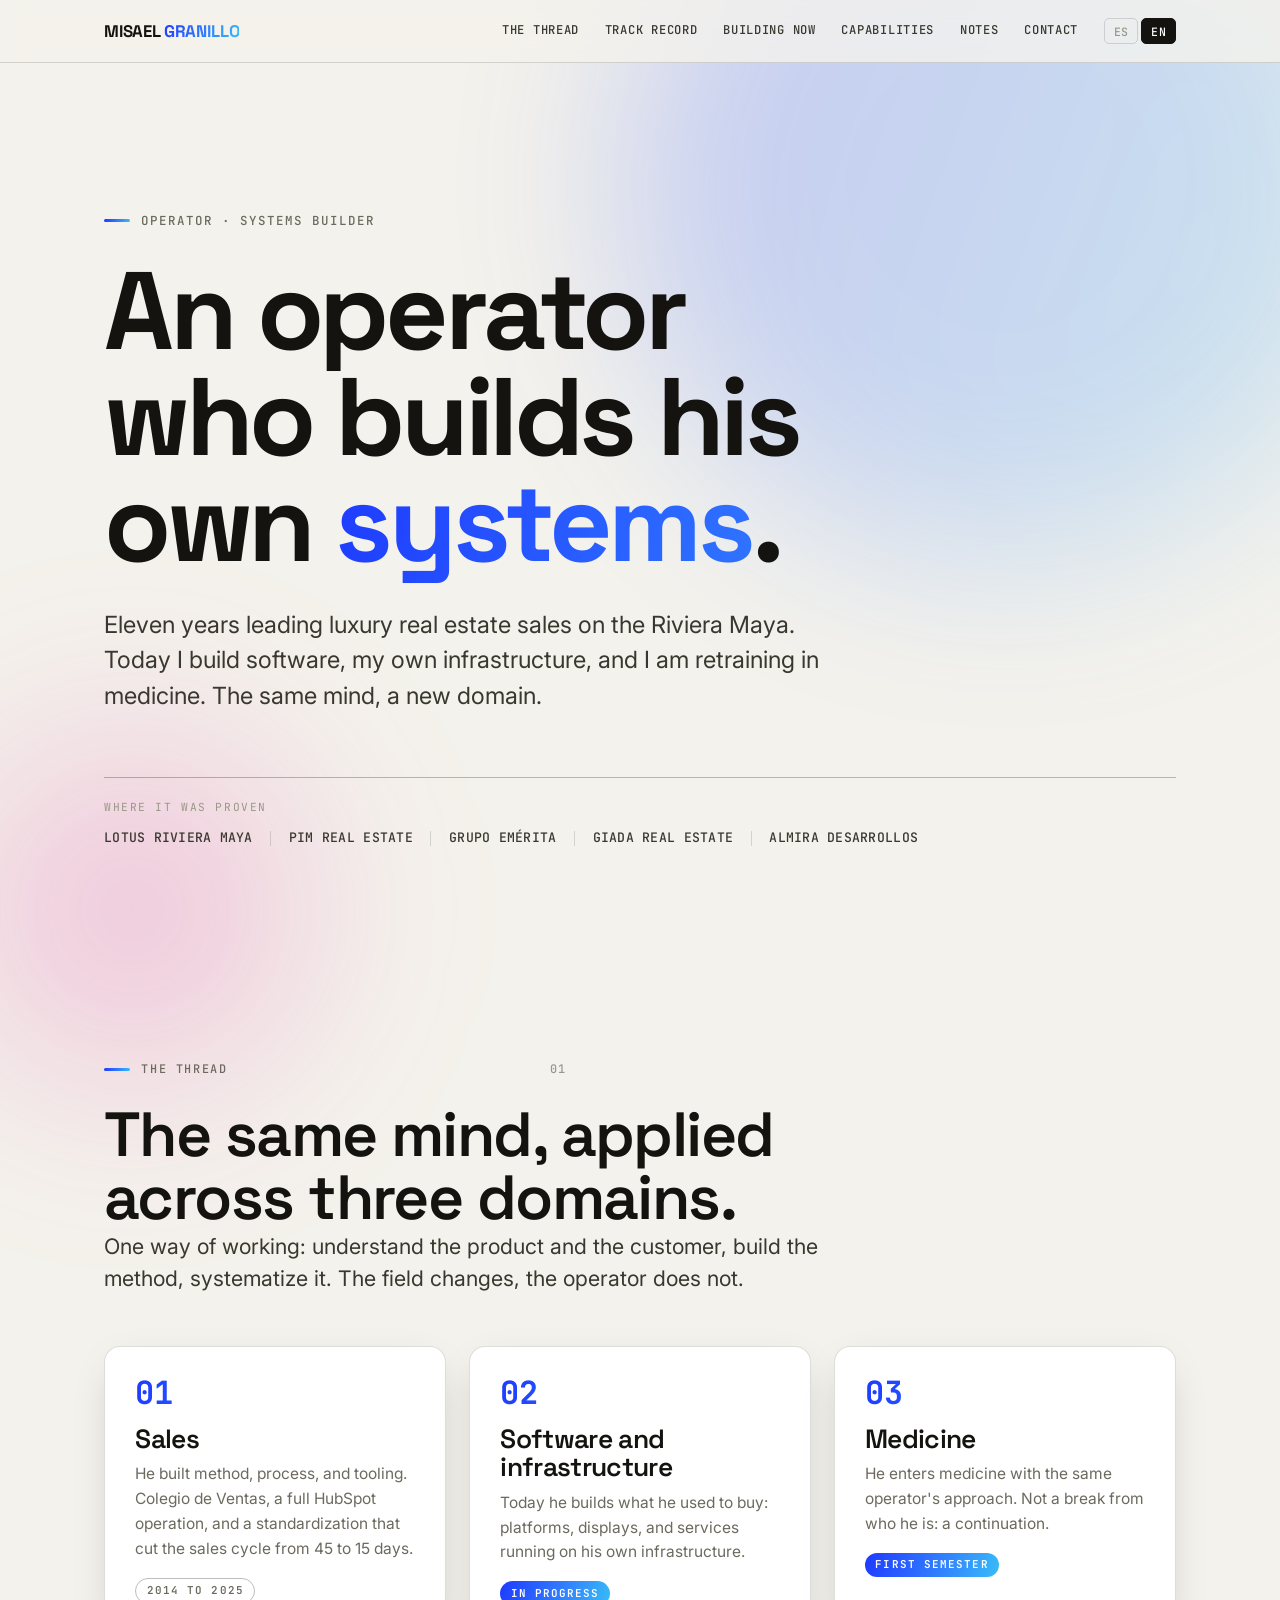
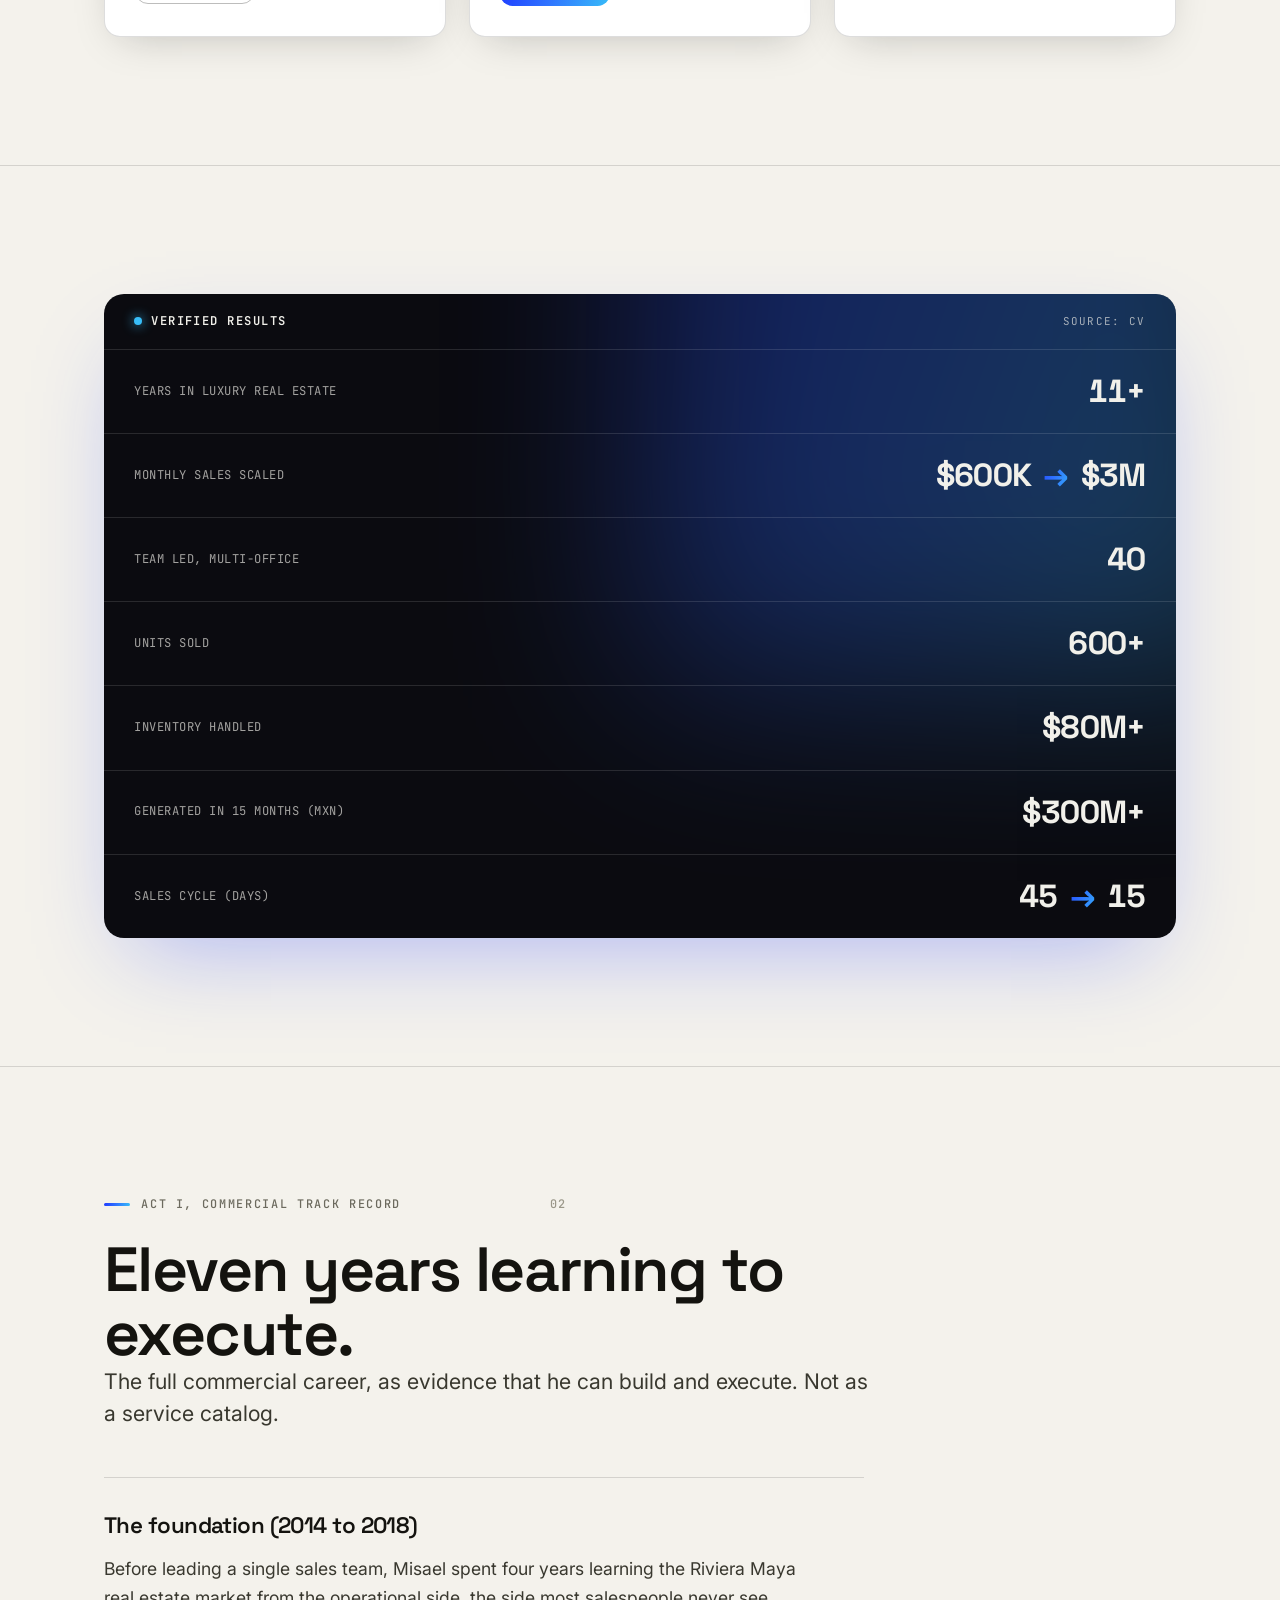
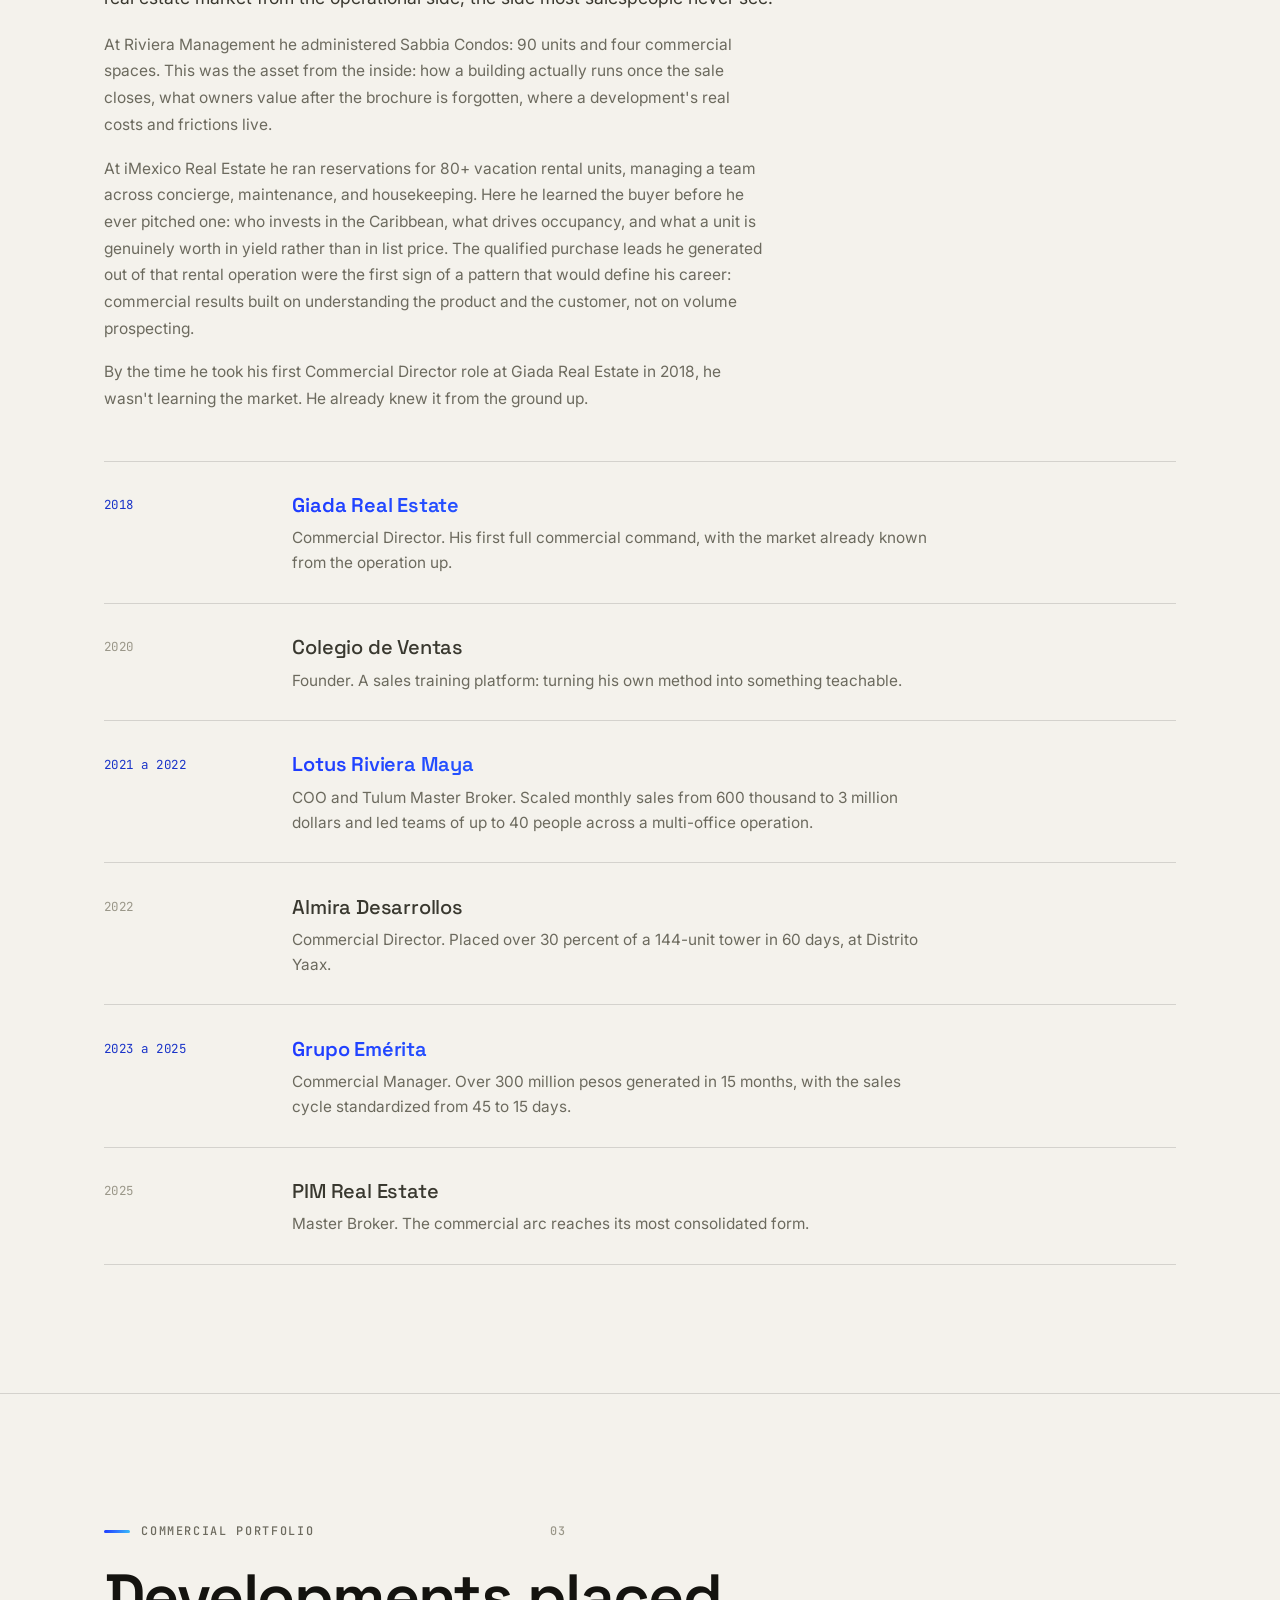
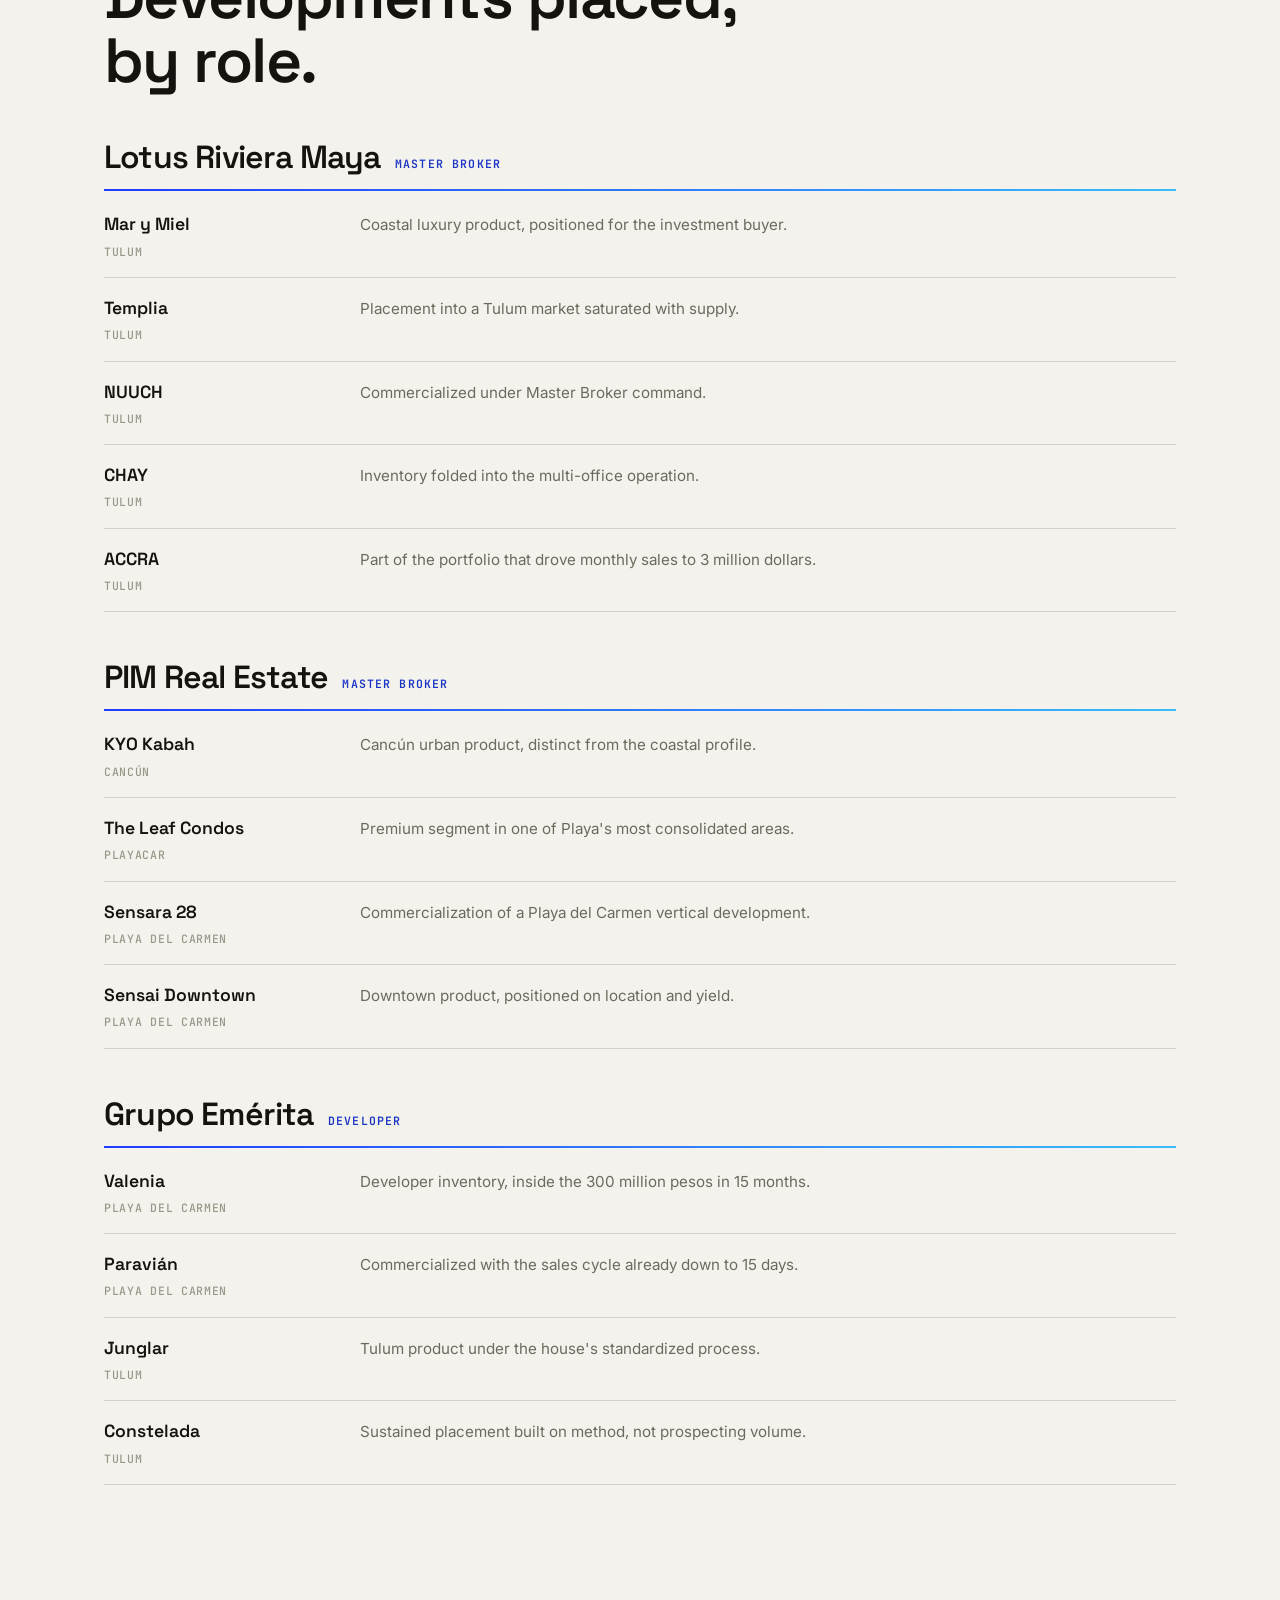
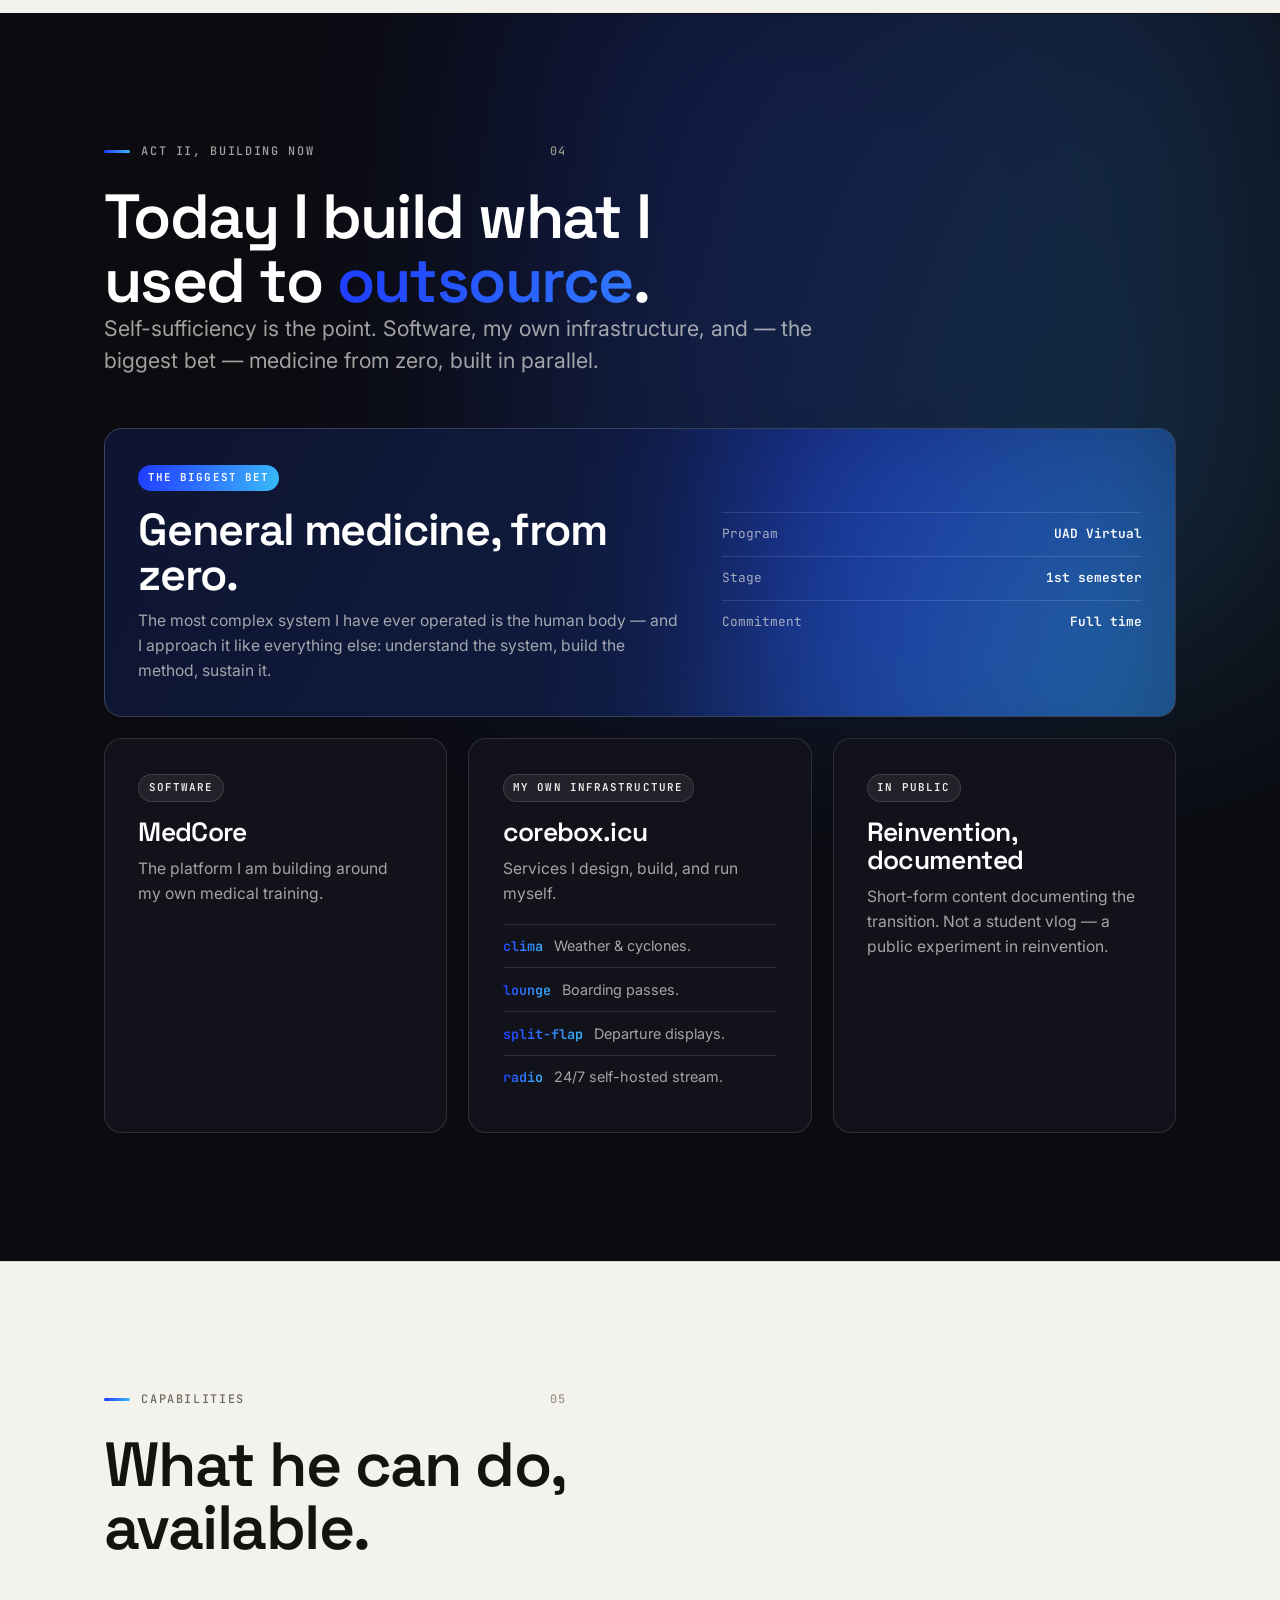
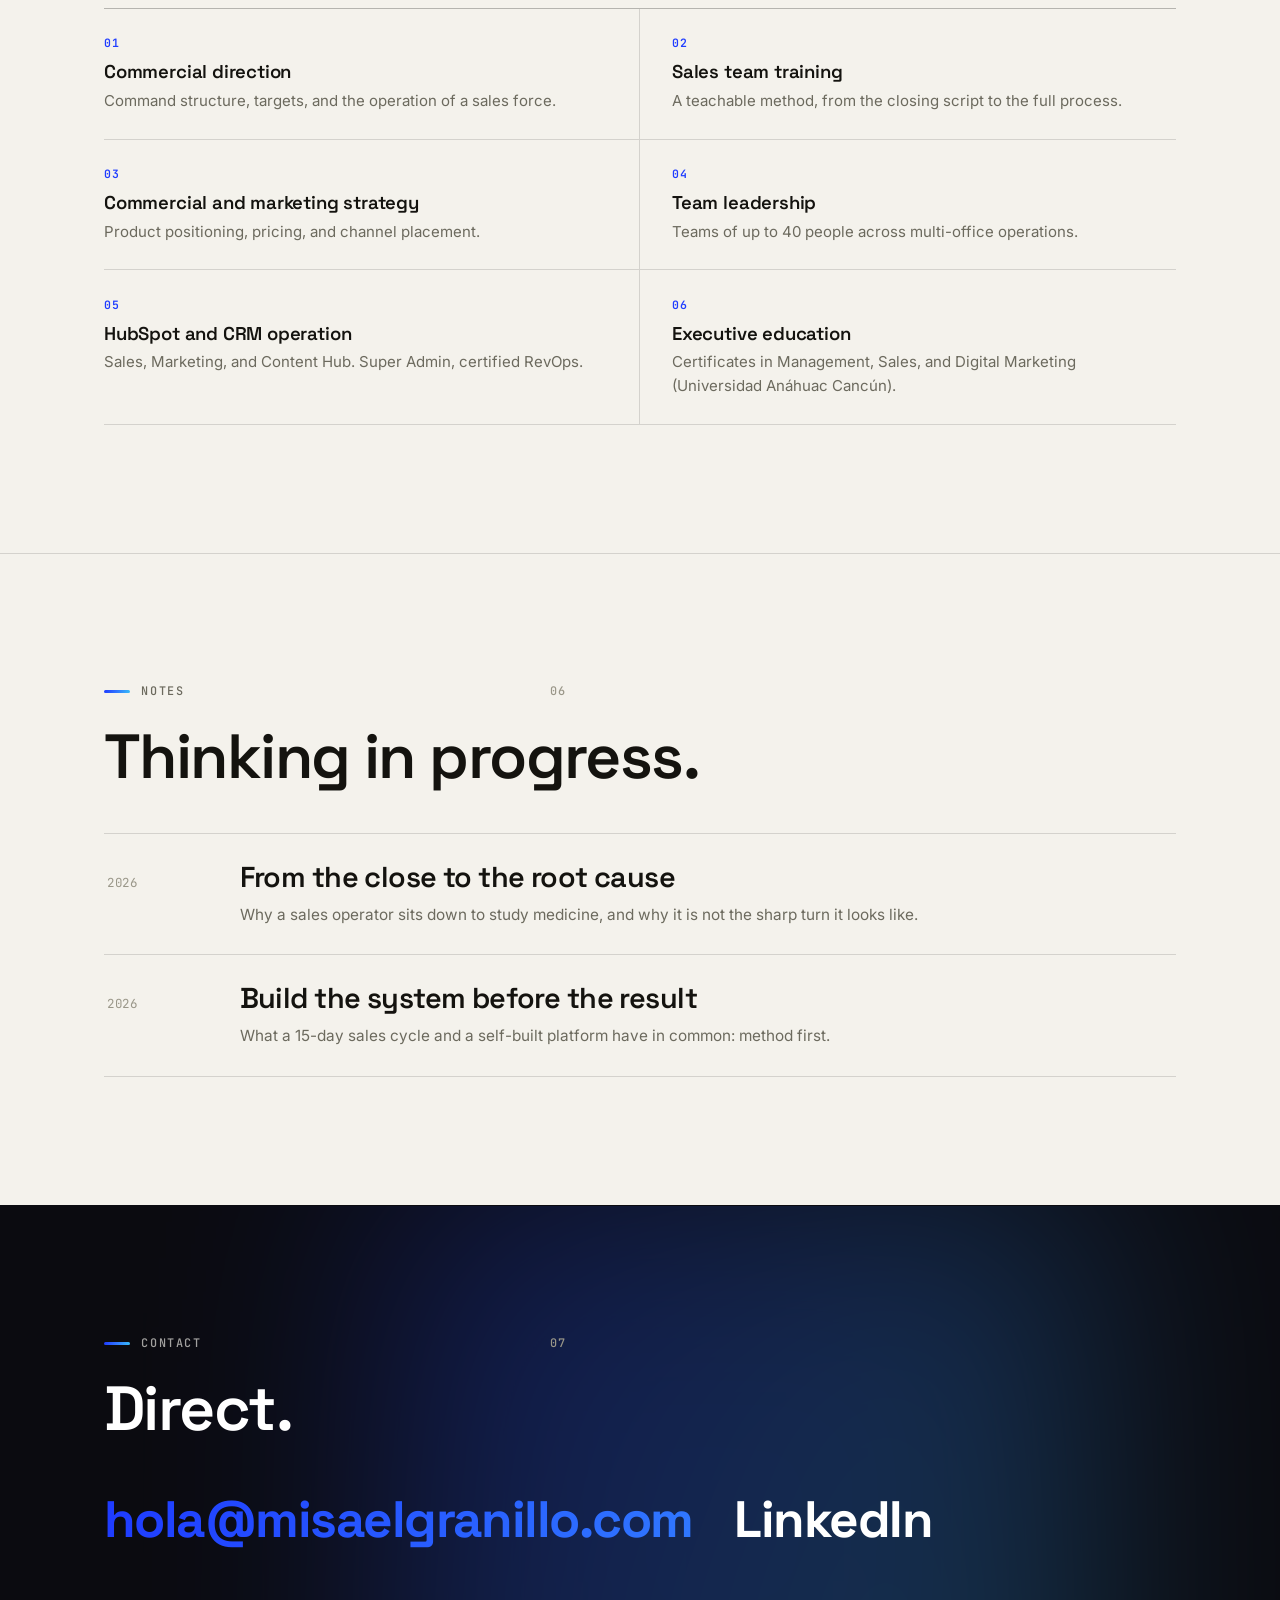
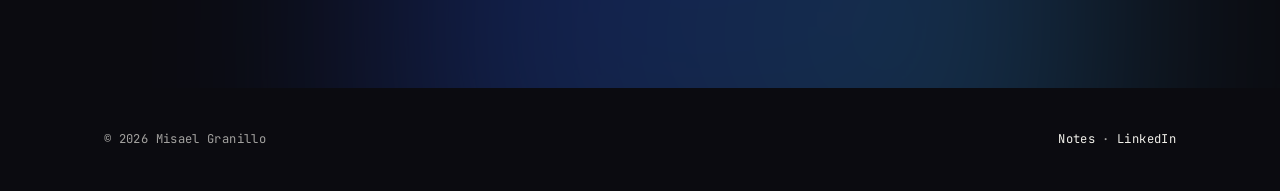
==== commit b62b7869: "Recolor signature gradient to blue Swap the cobalt->violet->magenta system to an all-blue gradient (" ====
--- a/index.html
+++ b/index.html
@@ -23,12 +23,12 @@
 <meta name="twitter:description" content="Once años dirigiendo ventas de bienes raíces de lujo; hoy construyendo software, infraestructura propia y reentrenándose en medicina.">
 
 <meta name="theme-color" content="#f3f1ea">
-<link rel="icon" href="/assets/img/favicon.svg?v=2026-09-30d" type="image/svg+xml">
+<link rel="icon" href="/assets/img/favicon.svg?v=2026-09-30e" type="image/svg+xml">
 
 <link rel="preconnect" href="https://fonts.googleapis.com">
 <link rel="preconnect" href="https://fonts.gstatic.com" crossorigin>
 <link href="https://fonts.googleapis.com/css2?family=Space+Grotesk:wght@400;500;600;700&family=Inter:wght@400;500;600&family=JetBrains+Mono:wght@400;500;600&display=swap" rel="stylesheet">
-<link rel="stylesheet" href="/assets/css/styles.css?v=2026-09-30d">
+<link rel="stylesheet" href="/assets/css/styles.css?v=2026-09-30e">
 
 <script type="application/ld+json">
 {
@@ -452,7 +452,7 @@
   </div>
 </footer>
 
-<script src="/assets/js/site.js?v=2026-09-30d" defer></script>
+<script src="/assets/js/site.js?v=2026-09-30e" defer></script>
 <script>document.getElementById("yr").textContent = new Date().getFullYear();</script>
 </body>
 </html>
--- a/assets/css/styles.css
+++ b/assets/css/styles.css
@@ -19,14 +19,14 @@
   --line:       rgba(20,19,15,.14);
   --line-2:     rgba(20,19,15,.28);
 
-  /* signal colors */
-  --cobalt:     #2436e6;
-  --violet:     #6d28d9;
-  --magenta:    #e0219a;
+  /* signal colors — blue family */
+  --cobalt:     #1e3aff;
+  --violet:     #2f74ff;   /* mid blue */
+  --magenta:    #38bdf8;   /* bright sky/azure */
   --accent:     var(--cobalt);
-  --accent-ink: #1b29b0;
-  --grad:       linear-gradient(110deg, #2436e6 0%, #6d28d9 48%, #e0219a 100%);
-  --grad-soft:  linear-gradient(110deg, rgba(36,54,230,.14), rgba(109,40,217,.12) 50%, rgba(224,33,154,.12));
+  --accent-ink: #1a34c8;
+  --grad:       linear-gradient(110deg, #1e3aff 0%, #2f74ff 48%, #38bdf8 100%);
+  --grad-soft:  linear-gradient(110deg, rgba(30,58,255,.14), rgba(47,116,255,.12) 50%, rgba(56,189,248,.12));
 
   /* dark act */
   --night:      #0b0b10;
@@ -36,7 +36,7 @@
   --night-line: rgba(255,255,255,.12);
 
   --shadow:     0 12px 40px -16px rgba(20,19,15,.26);
-  --shadow-lg:  0 36px 90px -30px rgba(36,54,230,.34);
+  --shadow-lg:  0 36px 90px -30px rgba(30,58,255,.34);
 
   --maxw:   1200px;
   --gutter: clamp(18px, 5vw, 64px);
@@ -260,7 +260,7 @@
 .panel p { font-size: .98rem; margin: 0; color: var(--night-mut); }
 .panel .tag { font-family: var(--mono); font-size: .68rem; font-weight: 600; letter-spacing: .1em; text-transform: uppercase; display: inline-block; margin-bottom: 1rem; padding: .26rem .6rem; border-radius: 999px; background: rgba(255,255,255,.07); color: var(--night-ink); border: 1px solid var(--night-line); }
 /* layout spans */
-.panel--medicine { grid-column: span 6; display: grid; grid-template-columns: 1.3fr 1fr; gap: clamp(1rem,3vw,2.4rem); align-items: center; background: linear-gradient(120deg, #141225, #1b1030 60%, #24122b); border-color: rgba(255,255,255,.16); }
+.panel--medicine { grid-column: span 6; display: grid; grid-template-columns: 1.3fr 1fr; gap: clamp(1rem,3vw,2.4rem); align-items: center; background: linear-gradient(120deg, #0e1430, #0f1c40 58%, #10294d); border-color: rgba(255,255,255,.16); }
 .panel--medicine::before { content: ""; position: absolute; top: -30%; right: -5%; width: 46%; aspect-ratio: 1; background: var(--grad); filter: blur(90px); opacity: .5; pointer-events: none; }
 .panel--medicine .m-body, .panel--medicine .m-aside { position: relative; z-index: 1; }
 .panel--medicine h3 { font-size: clamp(1.8rem, 3.6vw, 2.8rem); letter-spacing: -.03em; line-height: 1.02; }
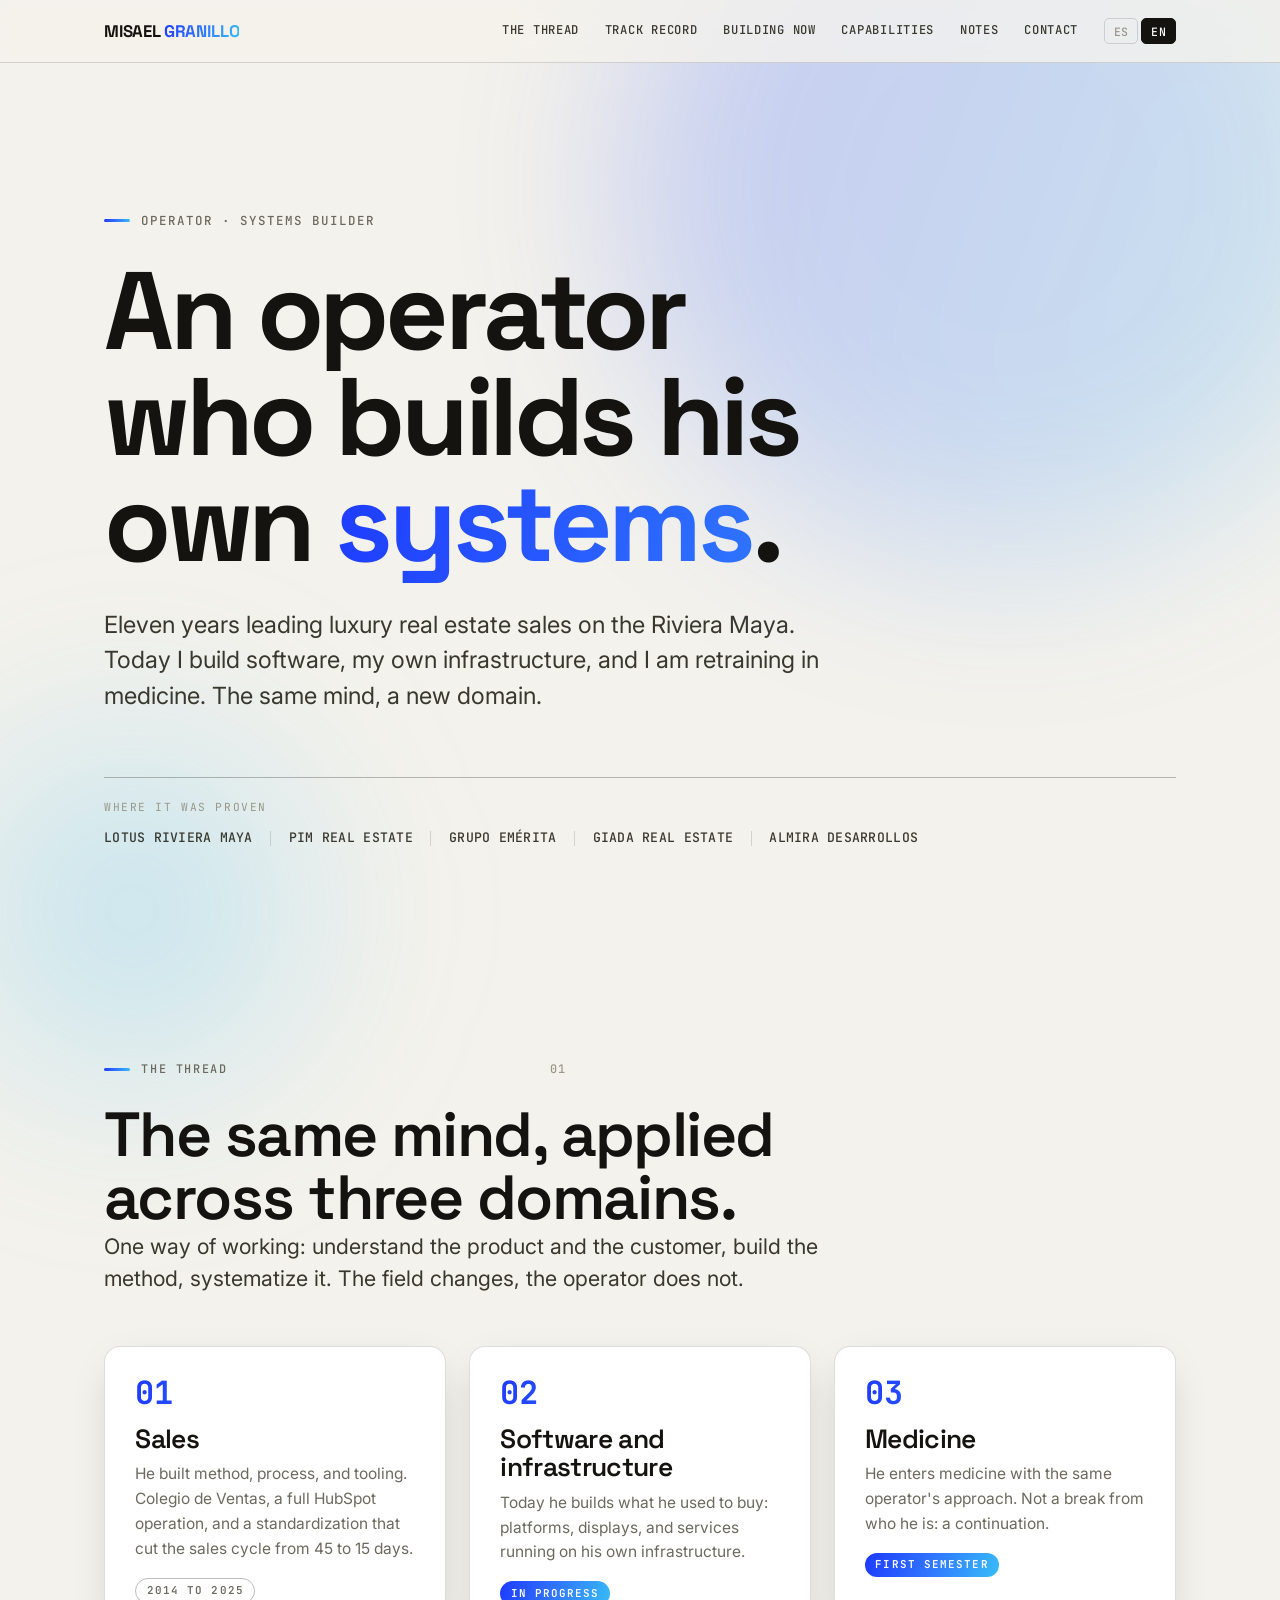
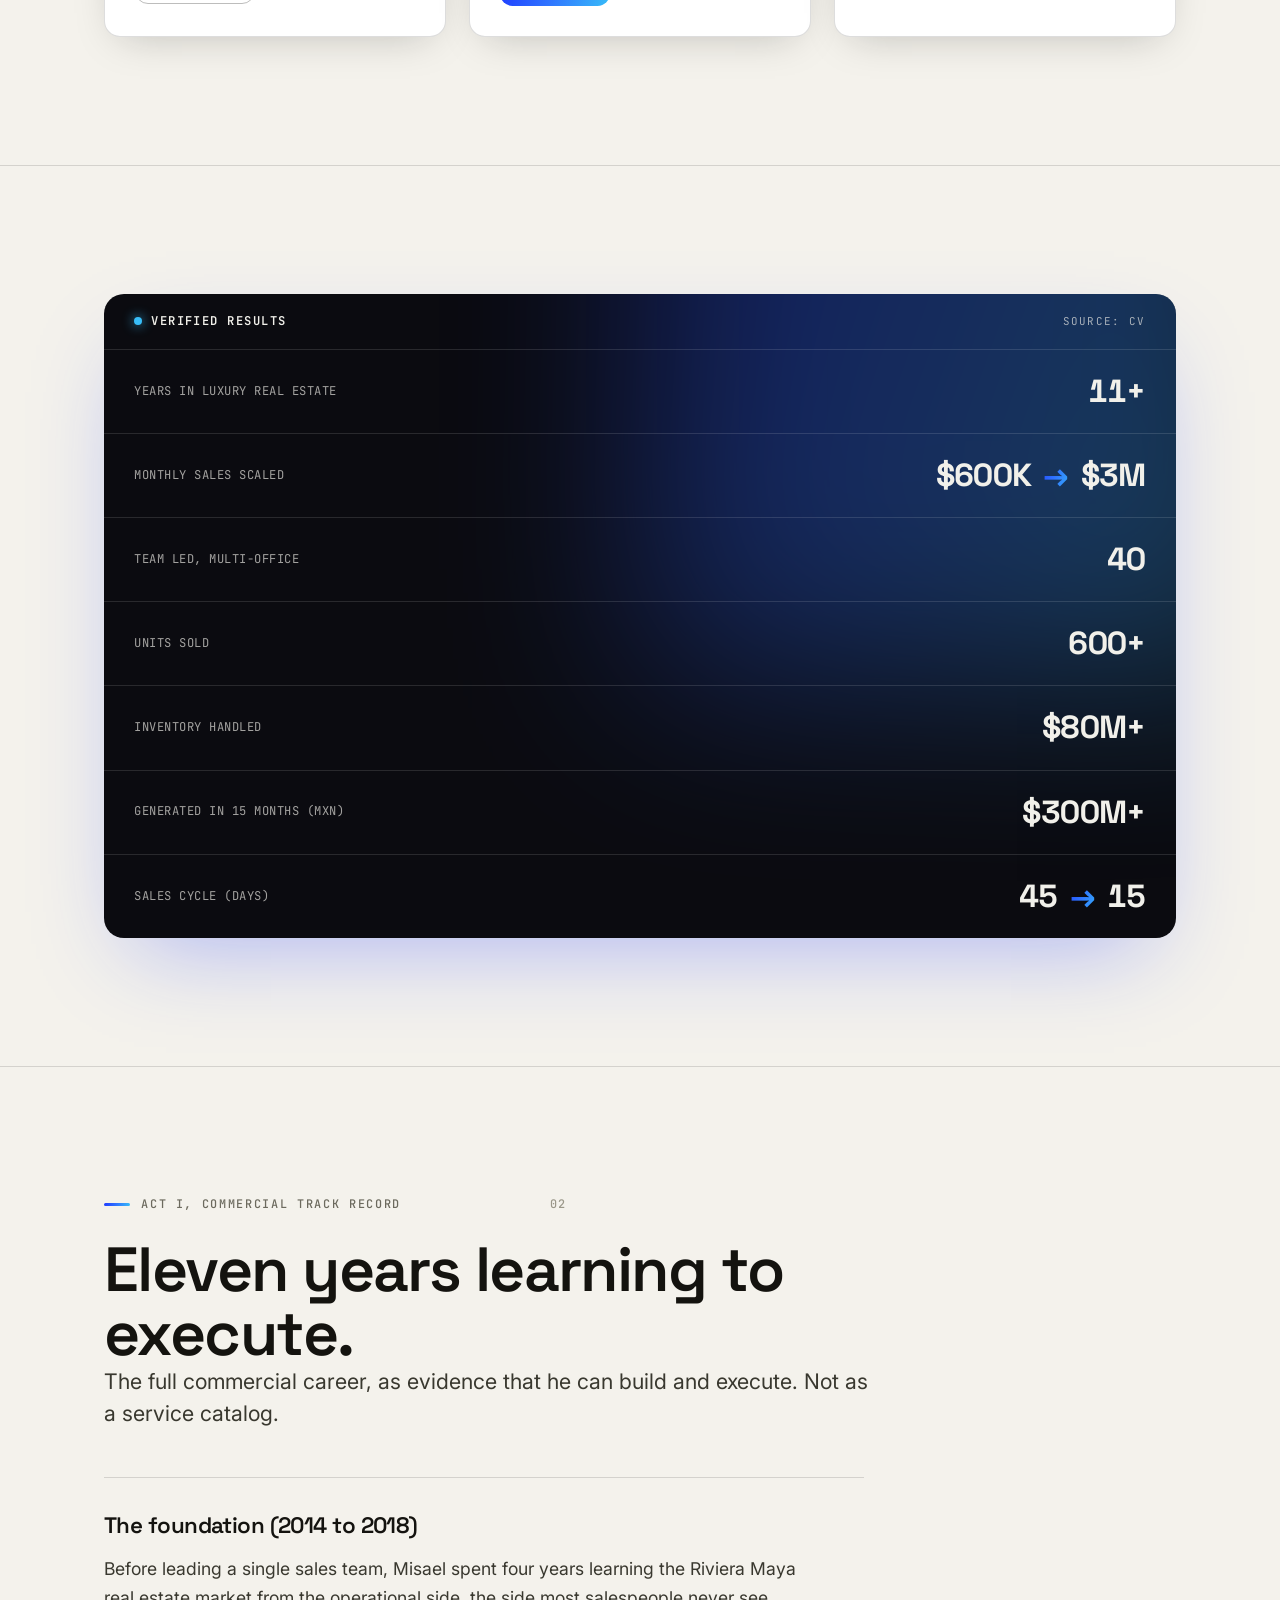
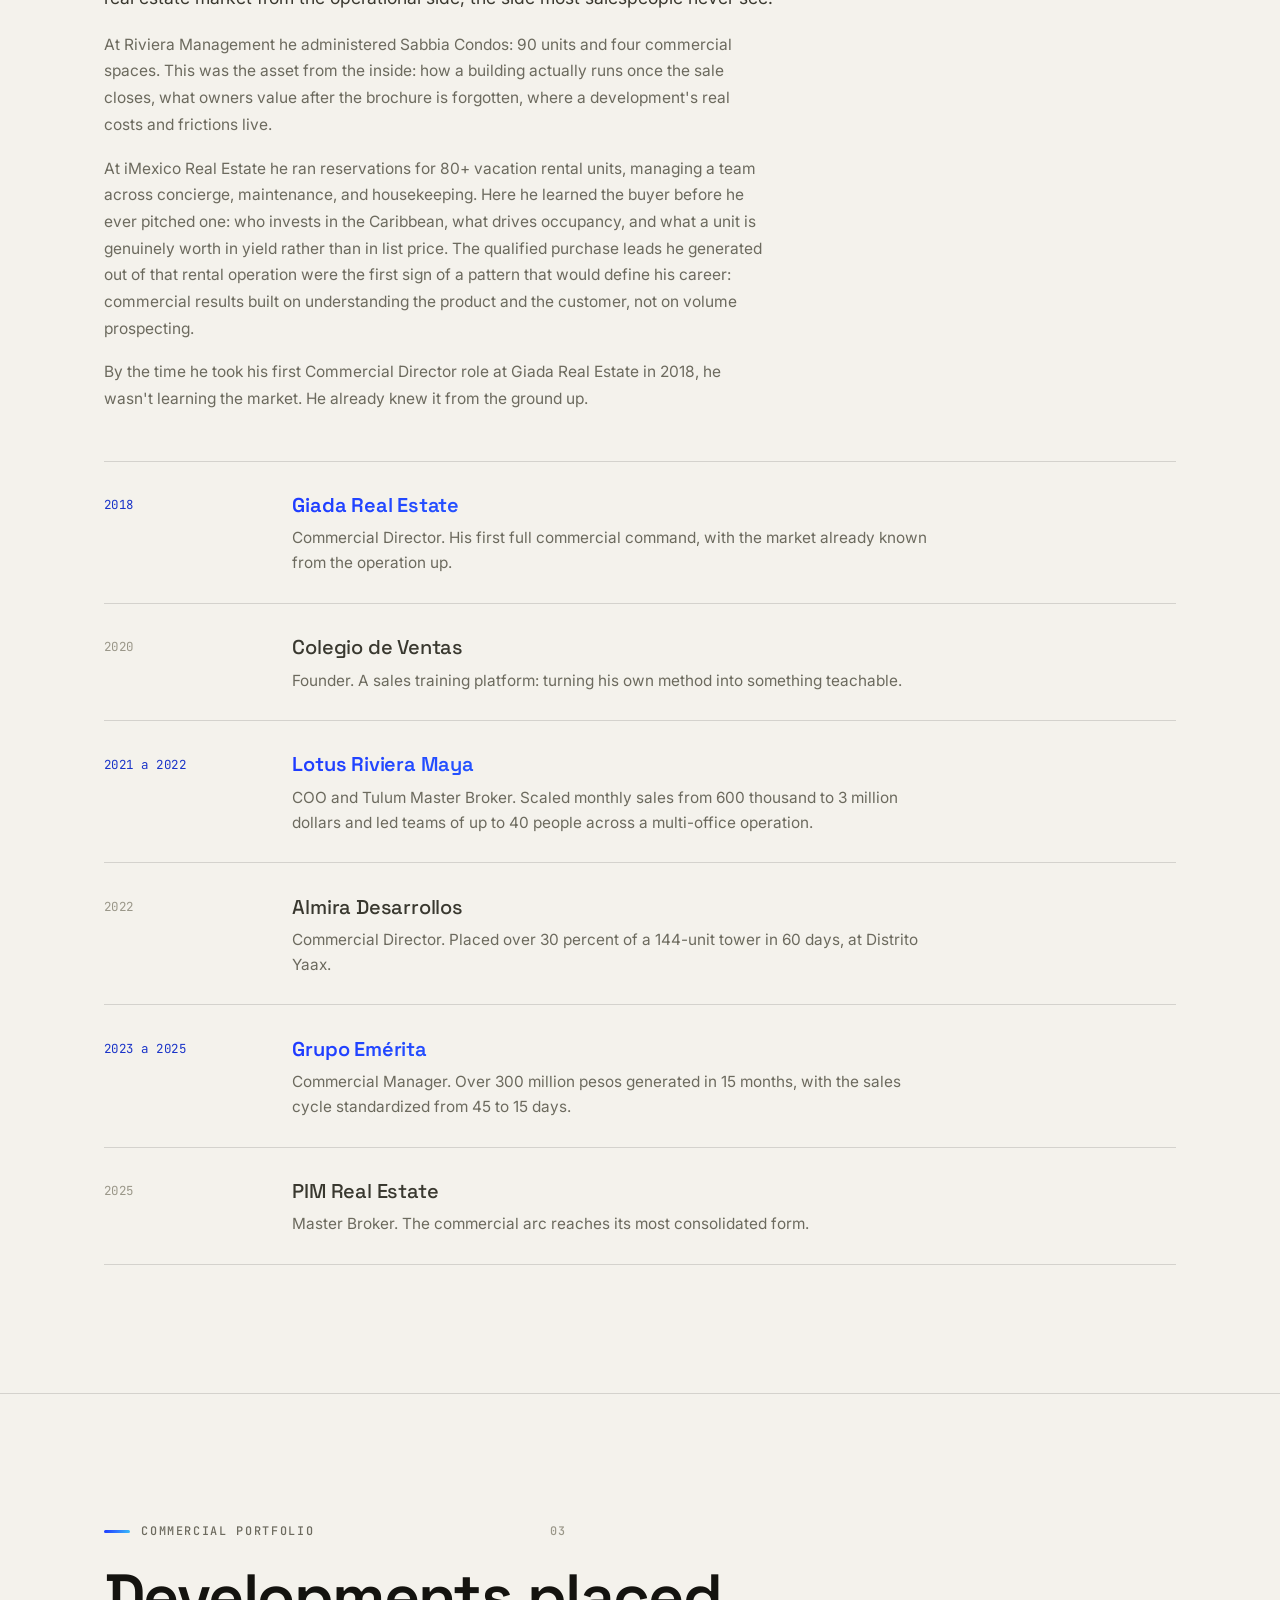
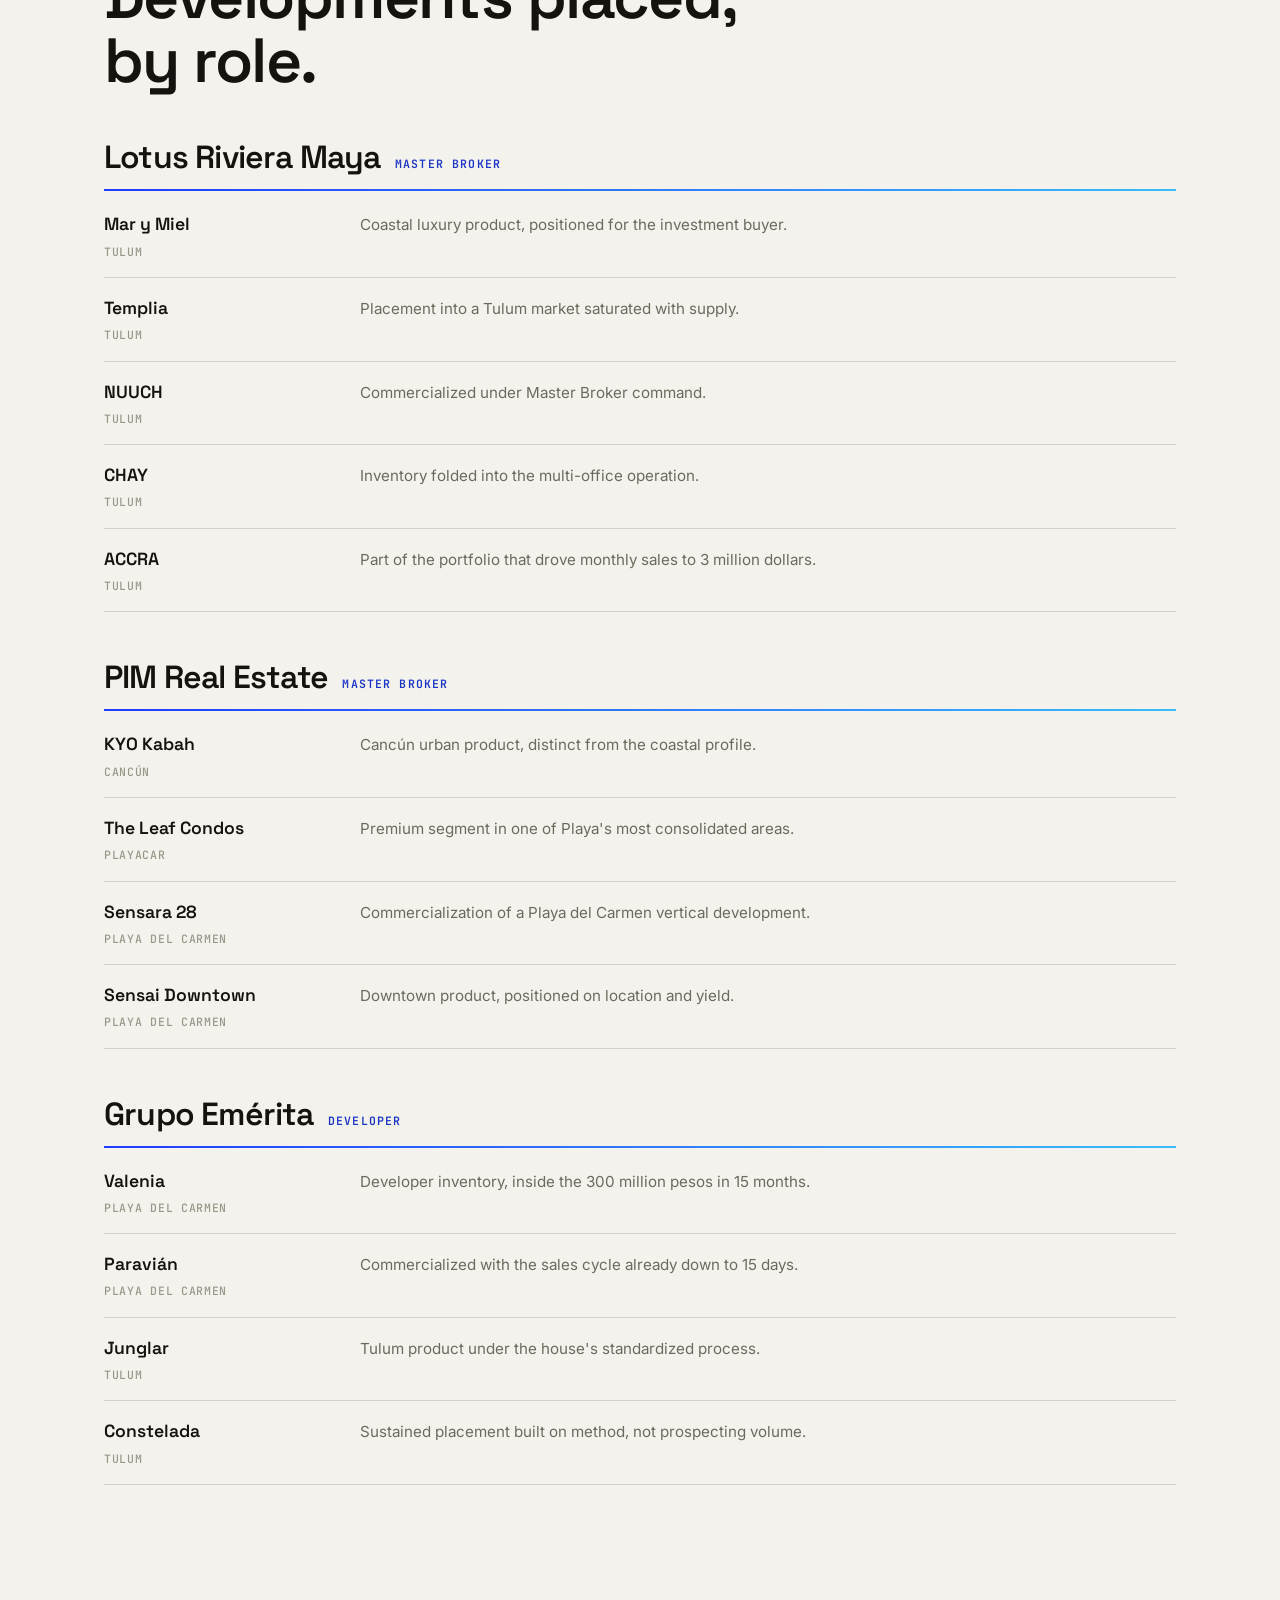
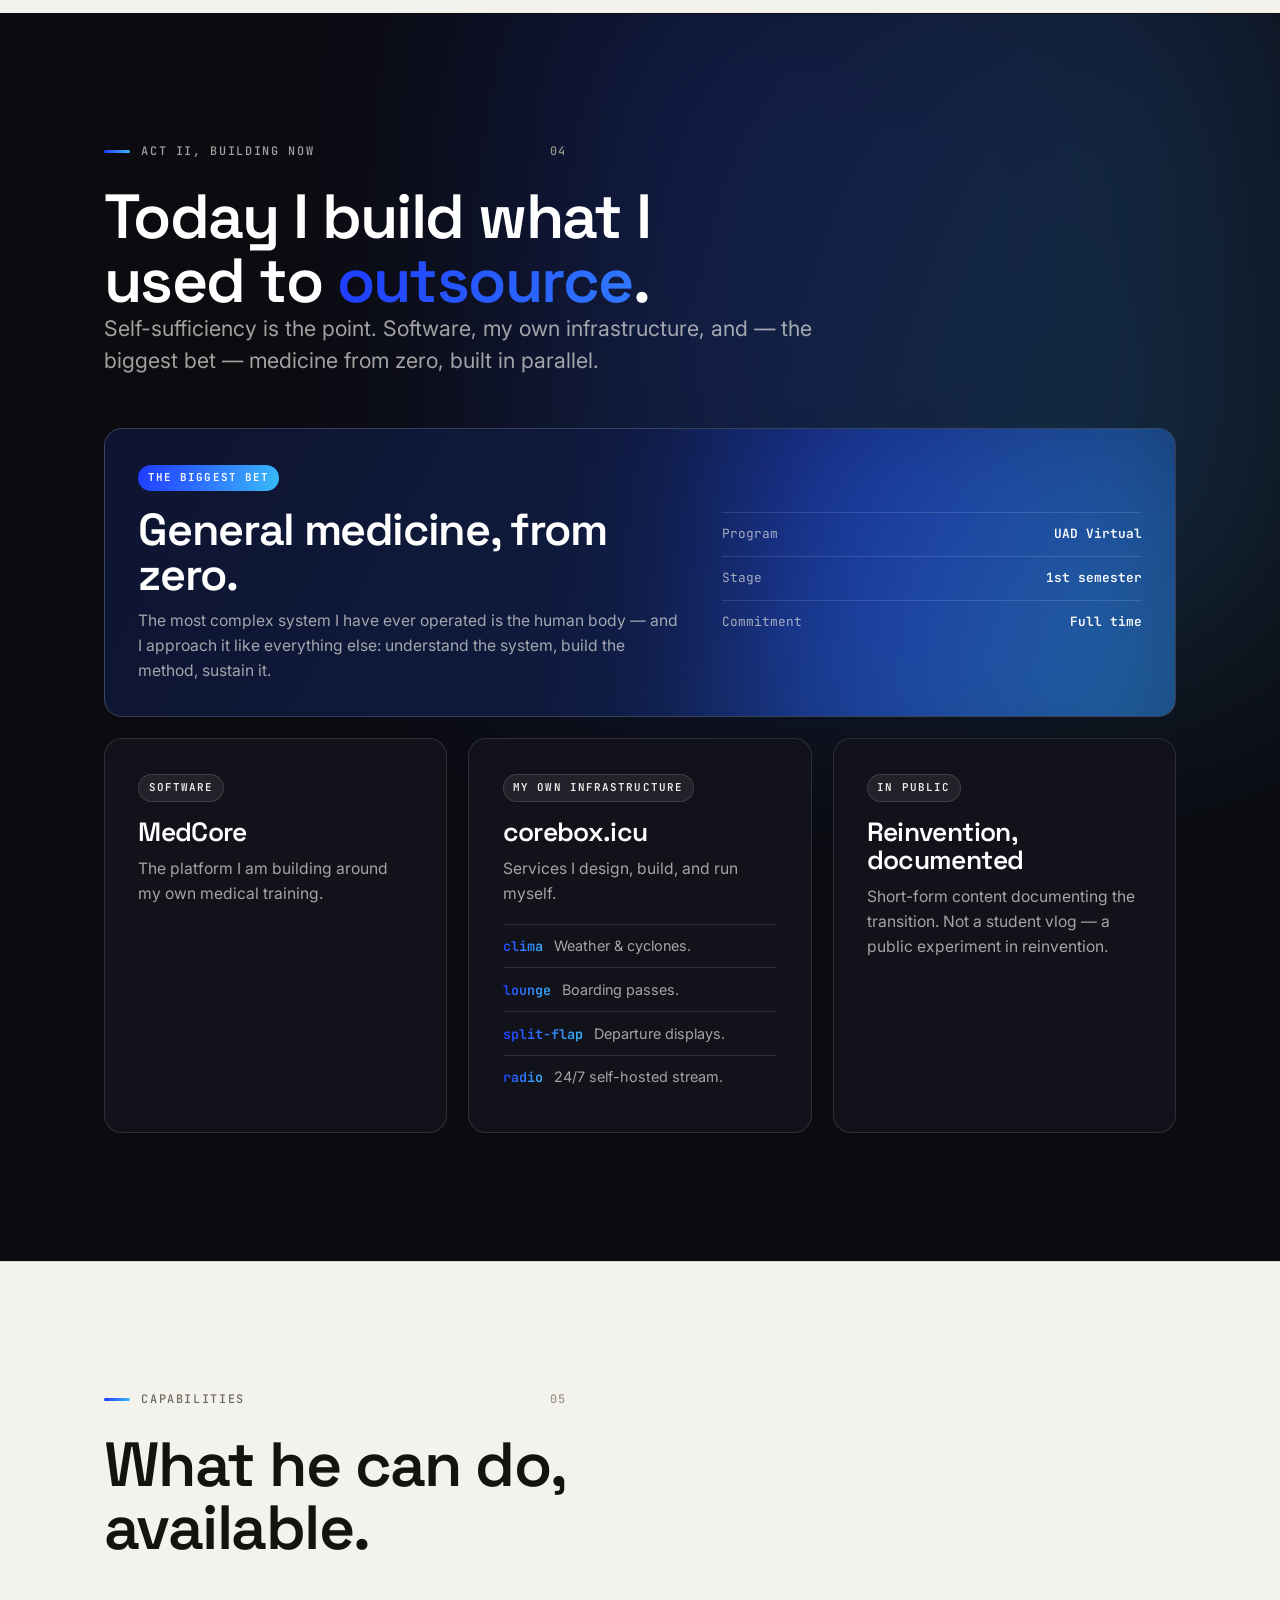
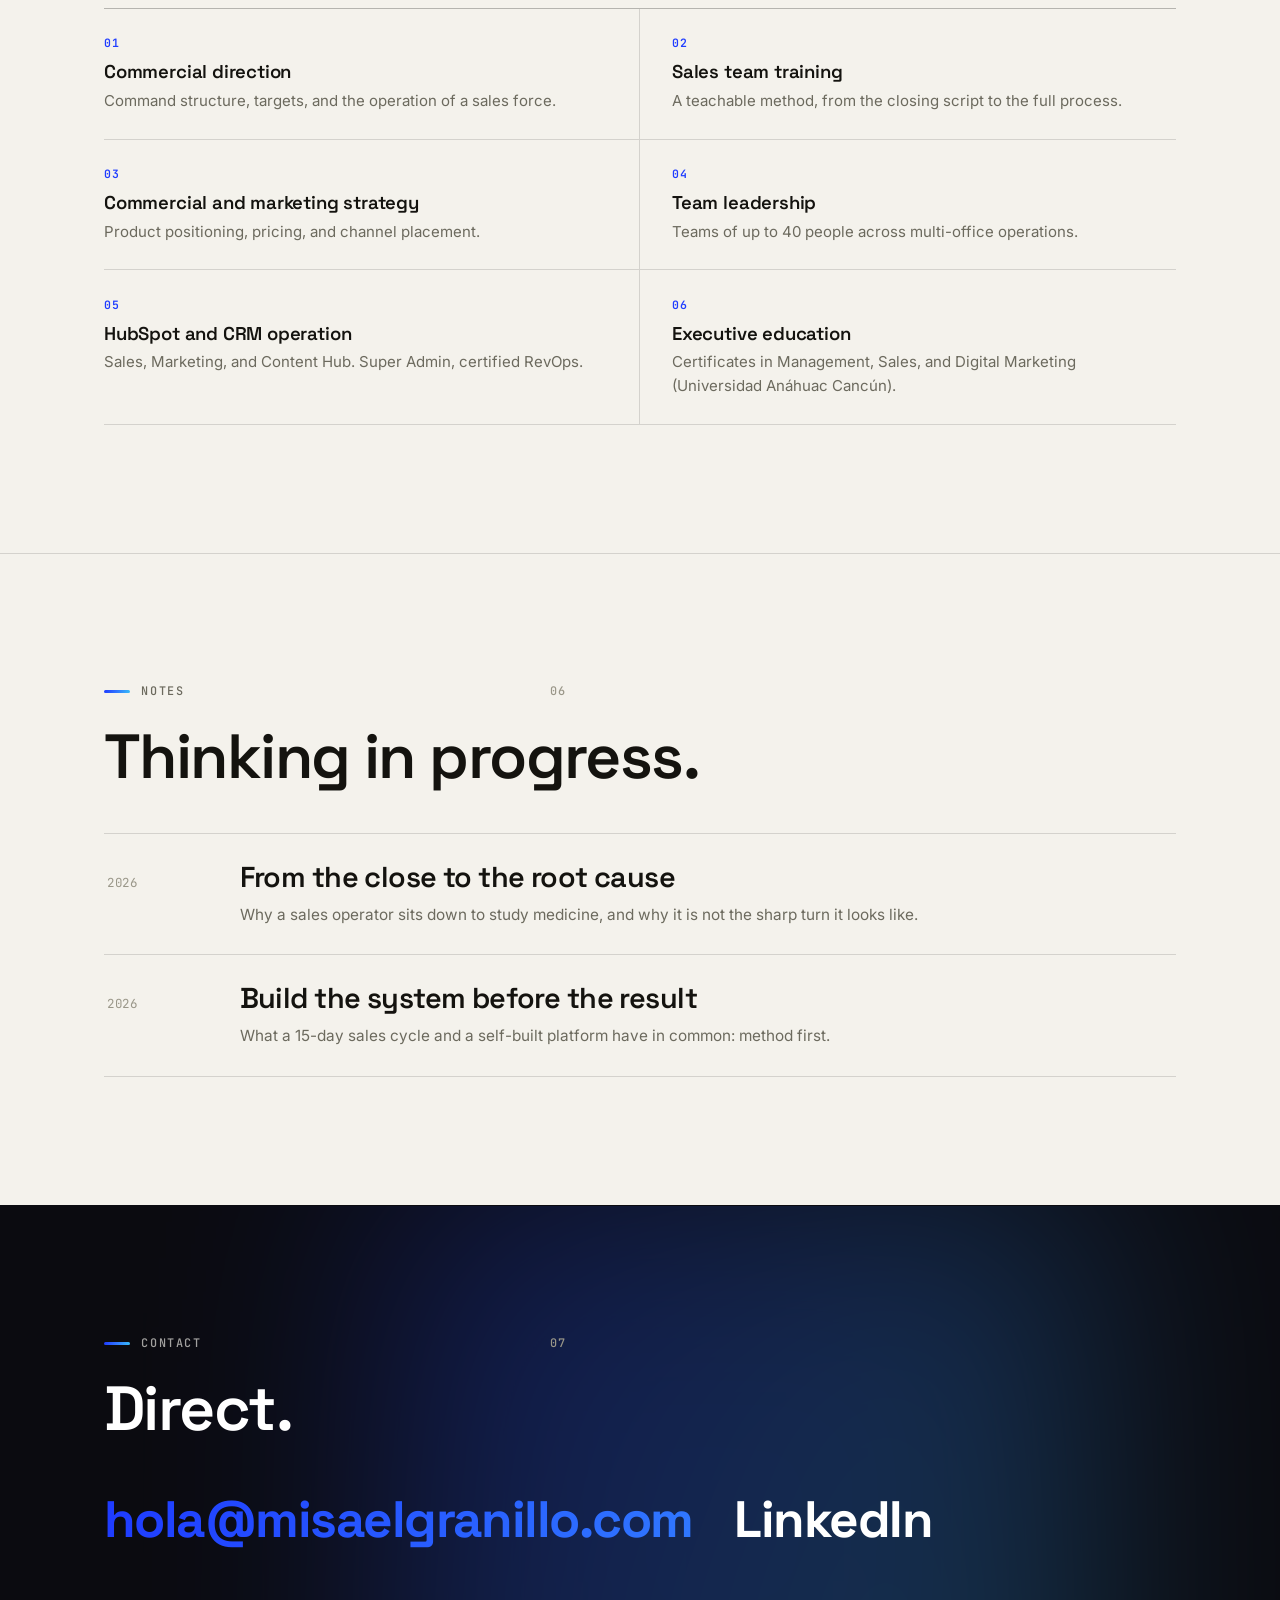
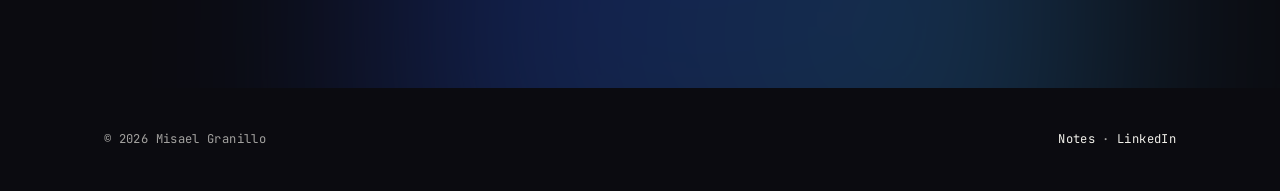
==== commit e141beb8: "Fix leftover magenta hero glow -> blue The hero's second radial glow was still hardcoded magenta; re" ====
--- a/index.html
+++ b/index.html
@@ -23,12 +23,12 @@
 <meta name="twitter:description" content="Once años dirigiendo ventas de bienes raíces de lujo; hoy construyendo software, infraestructura propia y reentrenándose en medicina.">
 
 <meta name="theme-color" content="#f3f1ea">
-<link rel="icon" href="/assets/img/favicon.svg?v=2026-09-30e" type="image/svg+xml">
+<link rel="icon" href="/assets/img/favicon.svg?v=2026-09-30f" type="image/svg+xml">
 
 <link rel="preconnect" href="https://fonts.googleapis.com">
 <link rel="preconnect" href="https://fonts.gstatic.com" crossorigin>
 <link href="https://fonts.googleapis.com/css2?family=Space+Grotesk:wght@400;500;600;700&family=Inter:wght@400;500;600&family=JetBrains+Mono:wght@400;500;600&display=swap" rel="stylesheet">
-<link rel="stylesheet" href="/assets/css/styles.css?v=2026-09-30e">
+<link rel="stylesheet" href="/assets/css/styles.css?v=2026-09-30f">
 
 <script type="application/ld+json">
 {
@@ -452,7 +452,7 @@
   </div>
 </footer>
 
-<script src="/assets/js/site.js?v=2026-09-30e" defer></script>
+<script src="/assets/js/site.js?v=2026-09-30f" defer></script>
 <script>document.getElementById("yr").textContent = new Date().getFullYear();</script>
 </body>
 </html>
--- a/assets/css/styles.css
+++ b/assets/css/styles.css
@@ -148,7 +148,7 @@
 .hero::after {
   content: ""; position: absolute; z-index: 0; bottom: -30%; left: -10%;
   width: min(520px, 70vw); aspect-ratio: 1; border-radius: 50%;
-  background: radial-gradient(circle, rgba(224,33,154,.26), transparent 70%); filter: blur(80px); pointer-events: none;
+  background: radial-gradient(circle, rgba(56,189,248,.30), transparent 70%); filter: blur(80px); pointer-events: none;
   animation: float2 22s var(--ease) infinite alternate;
 }
 @keyframes float1 { to { transform: translate(-50px, 40px) scale(1.12); } }
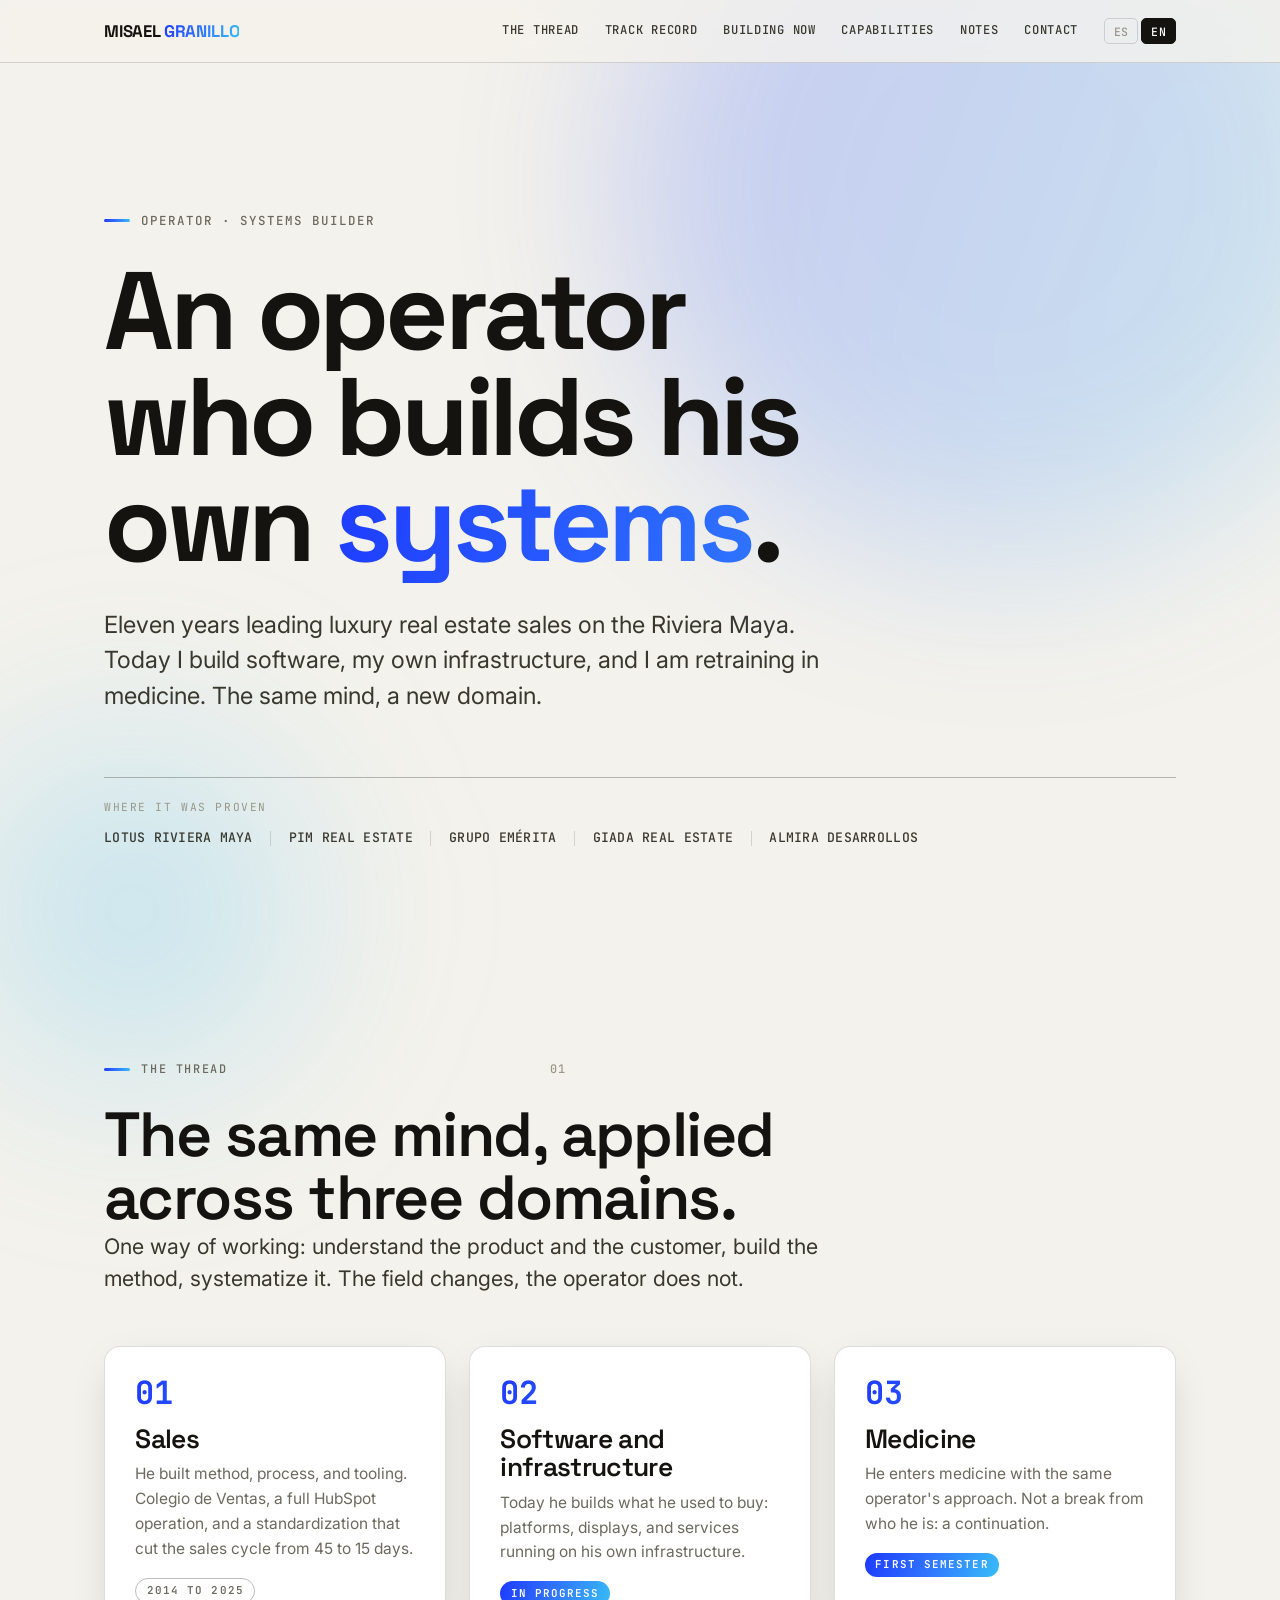
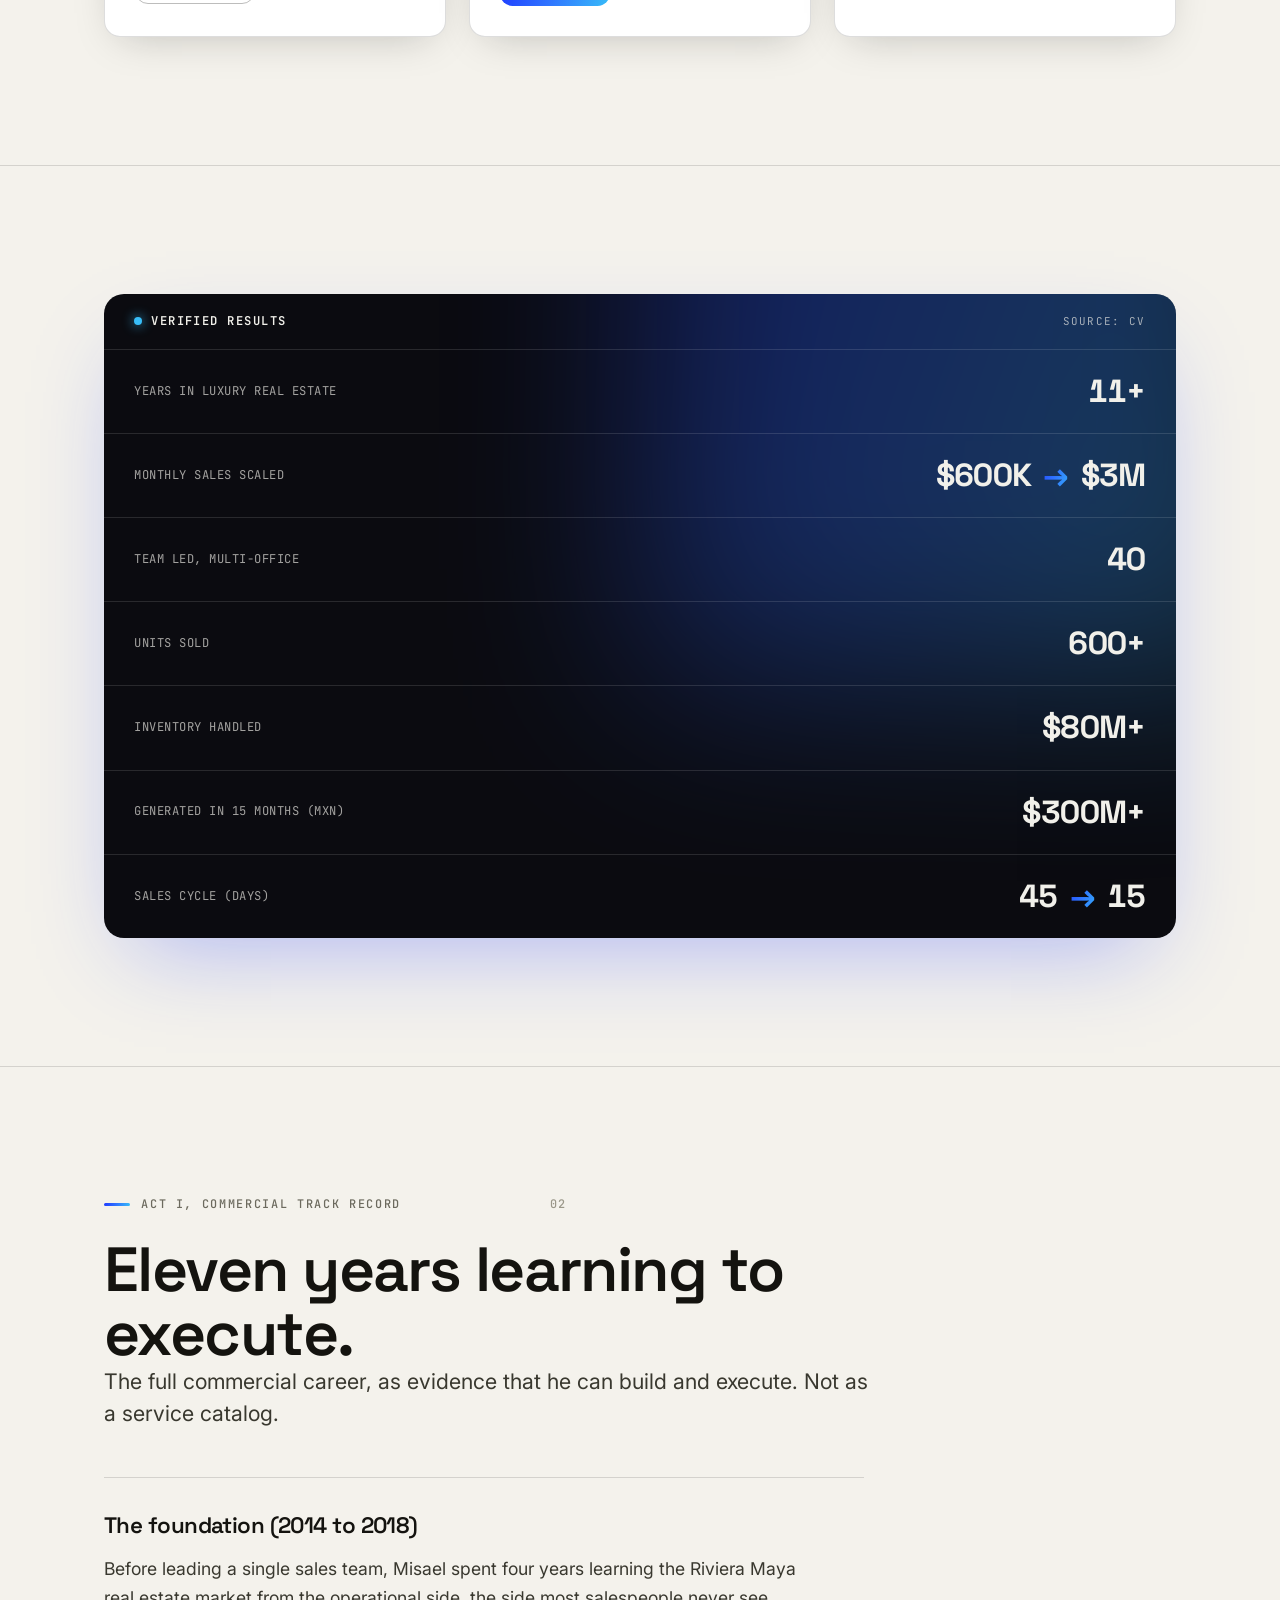
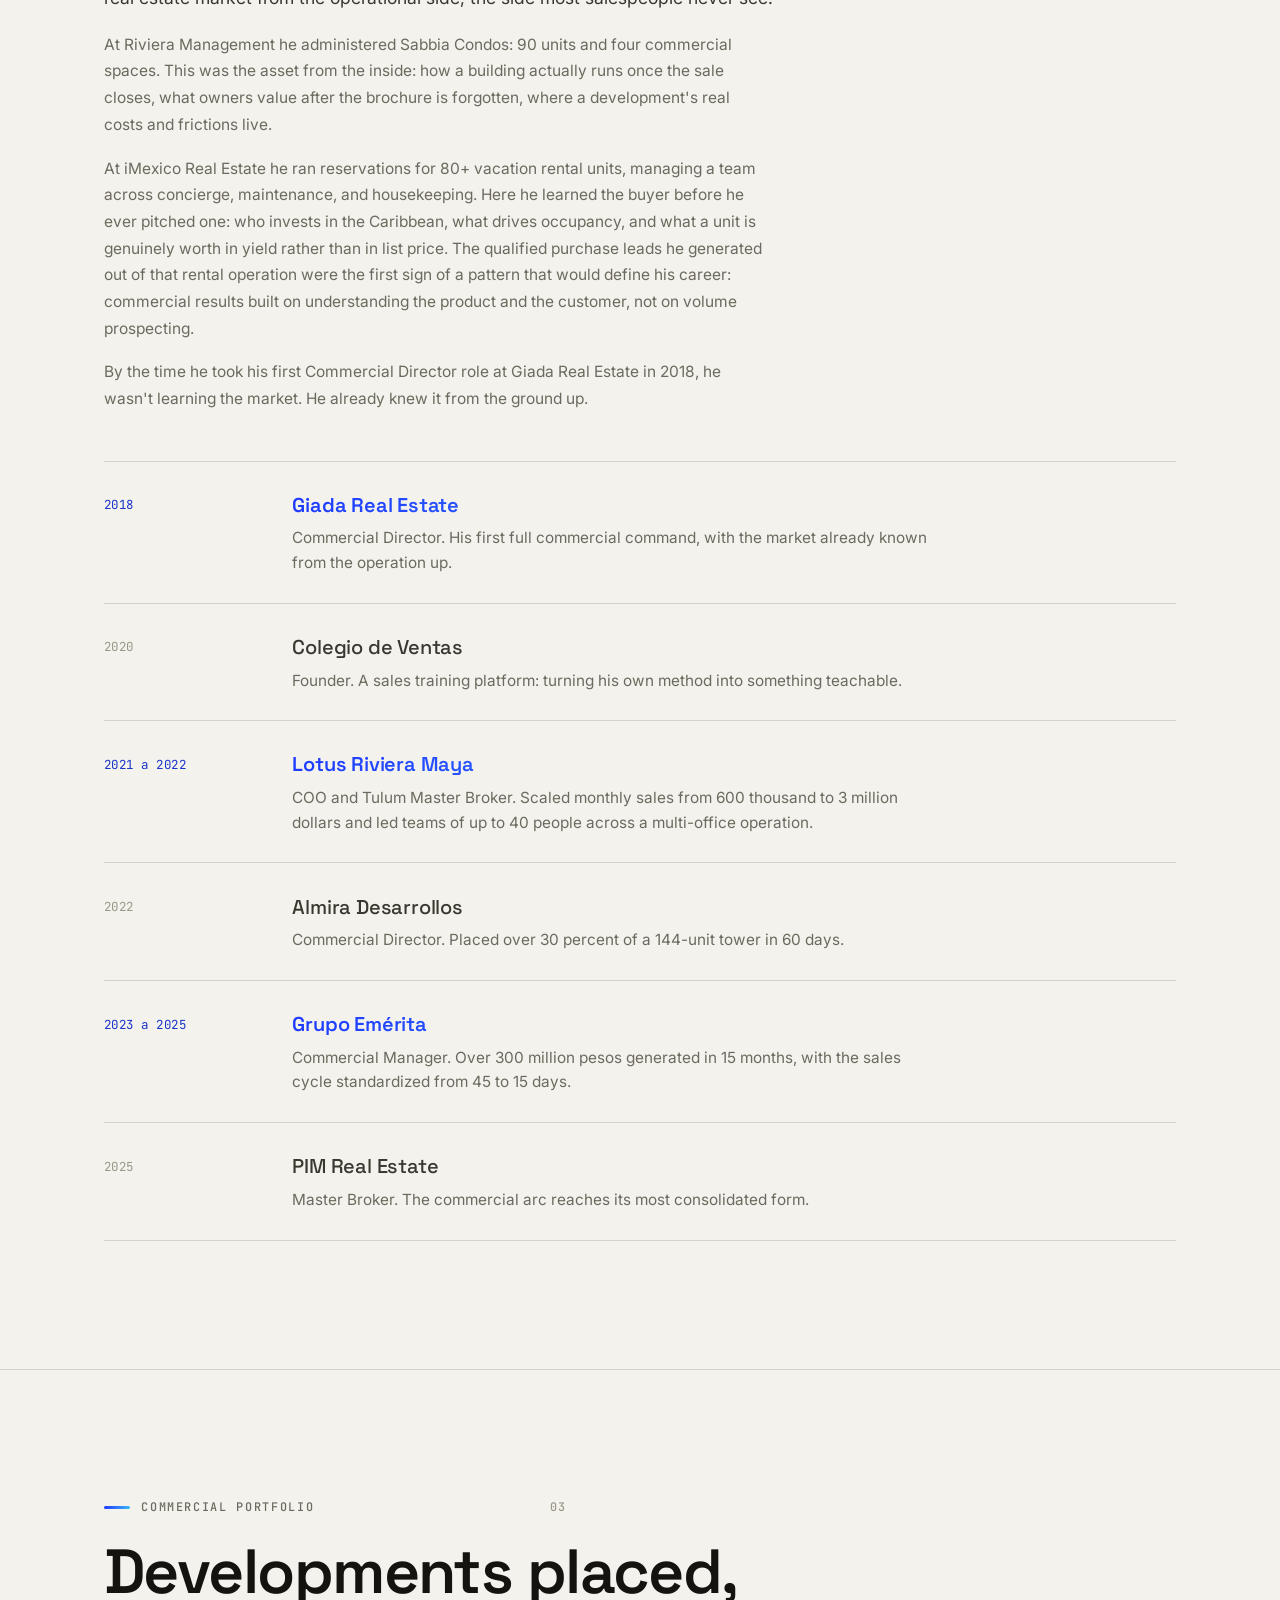
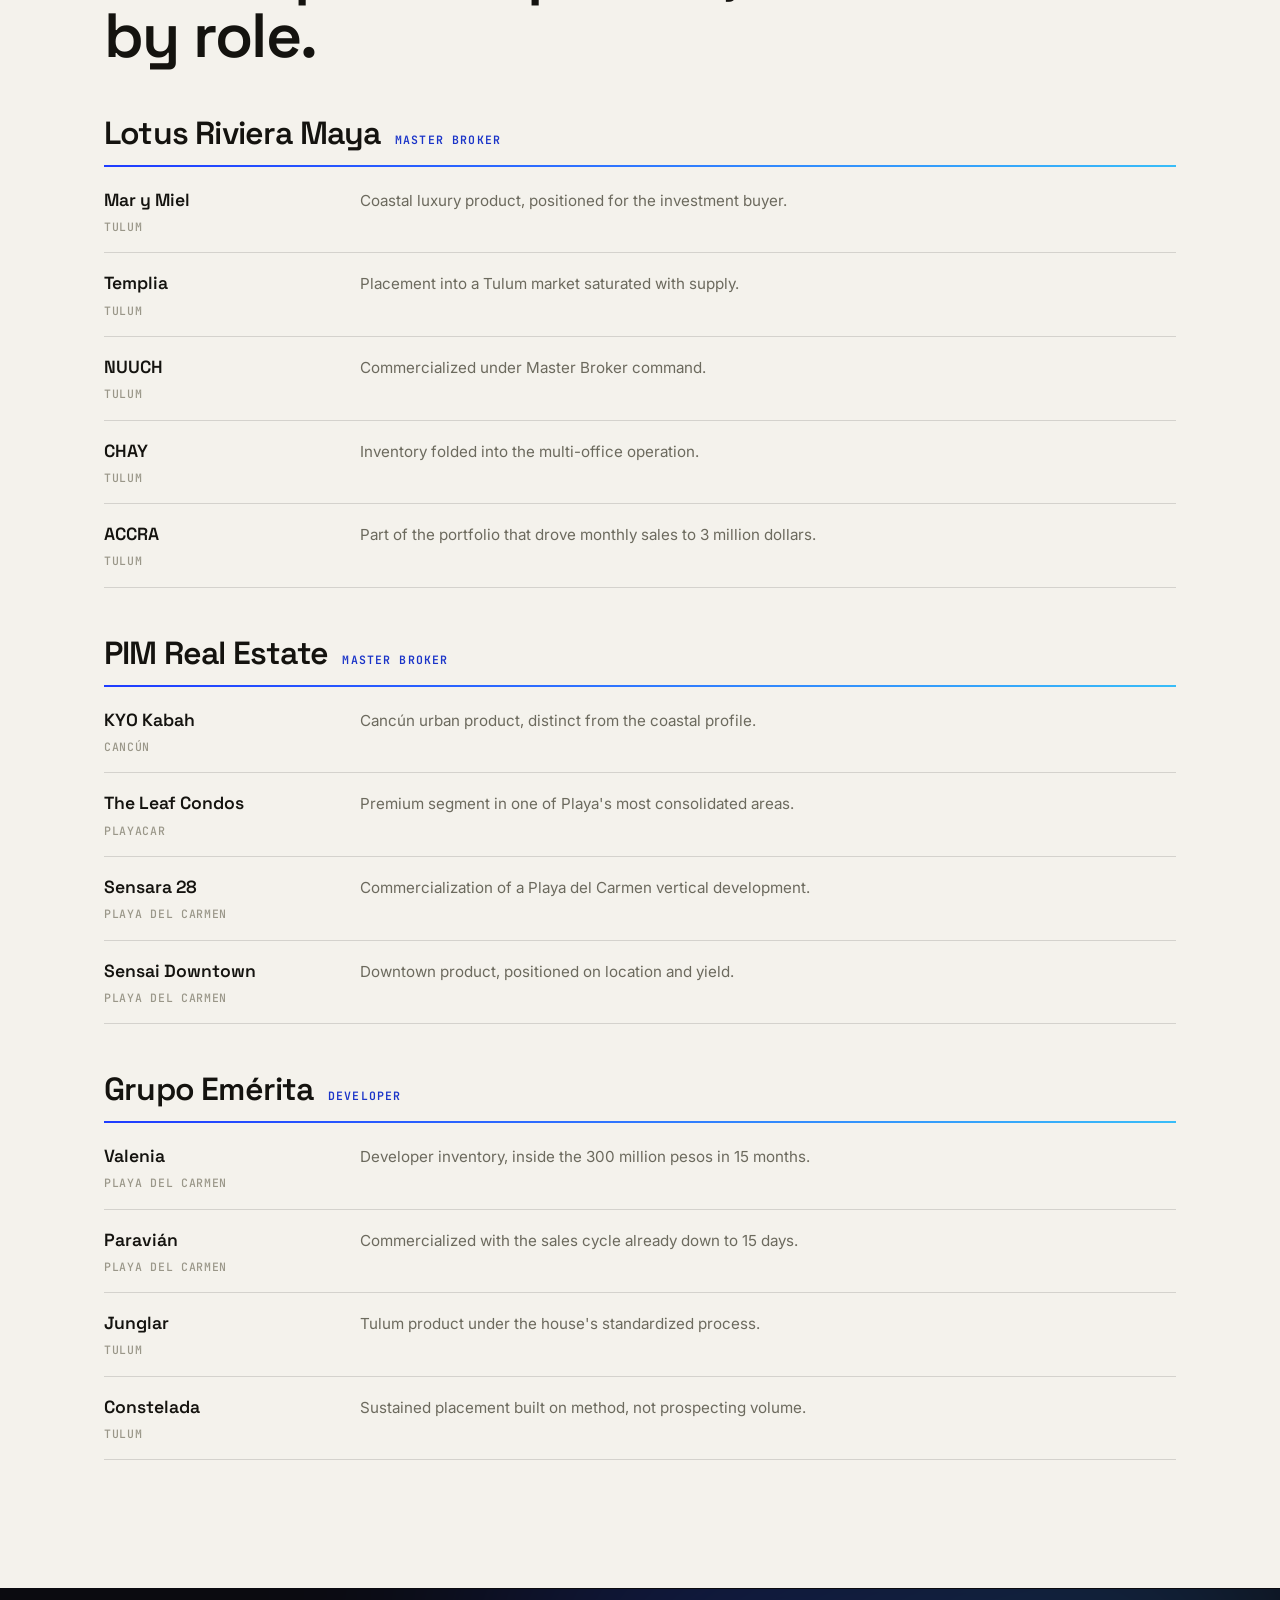
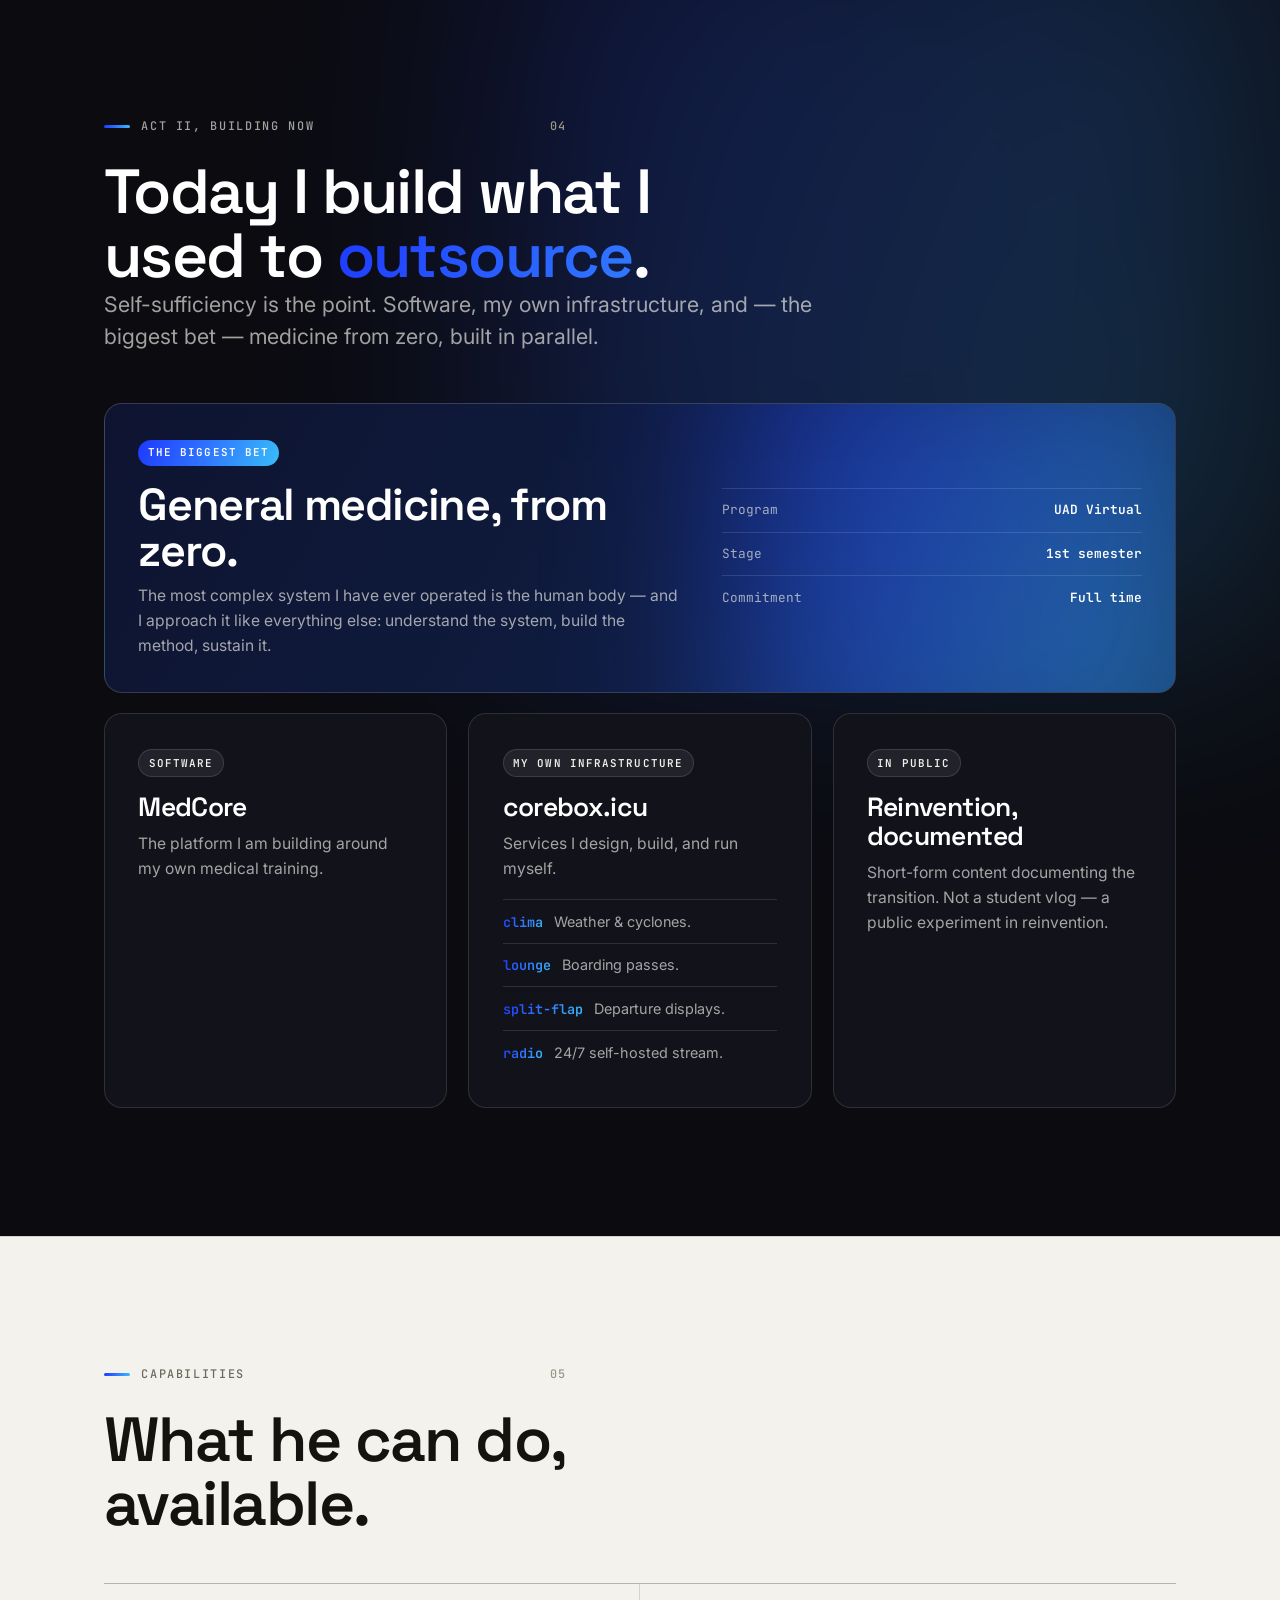
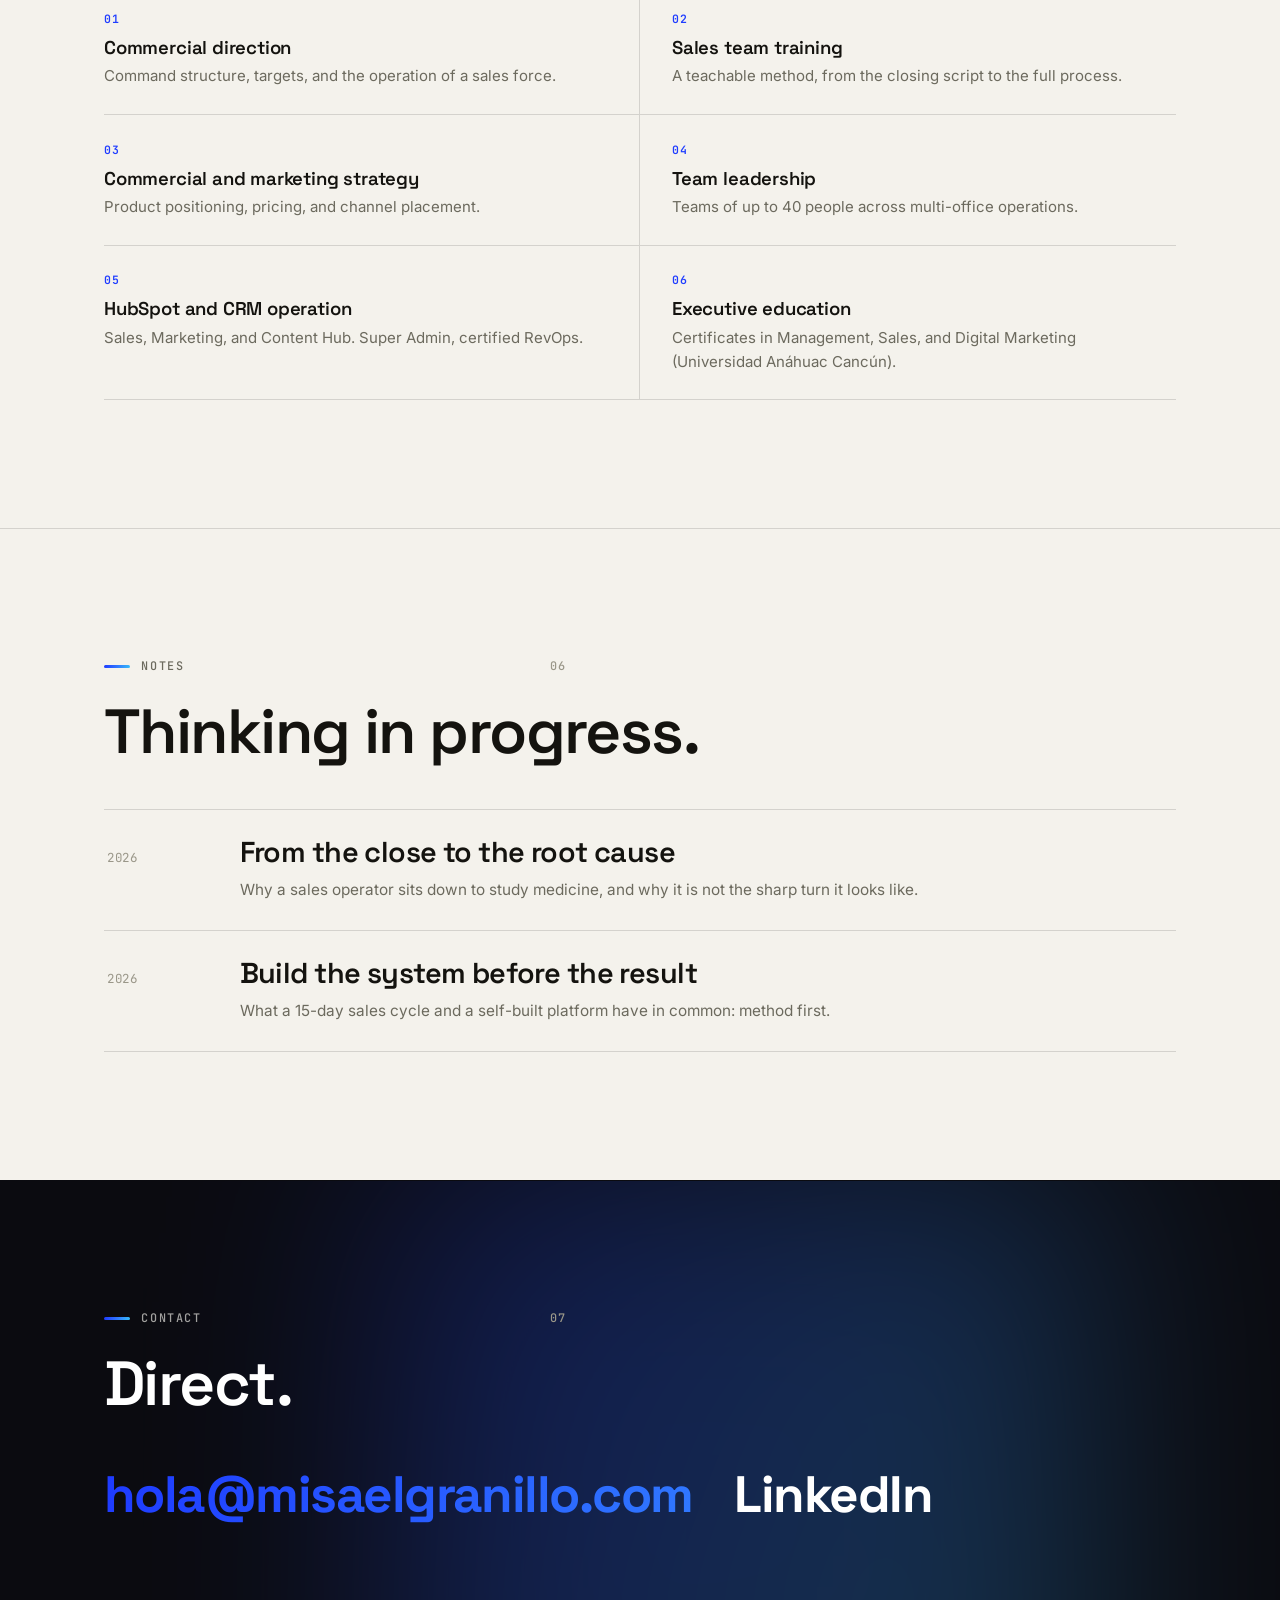
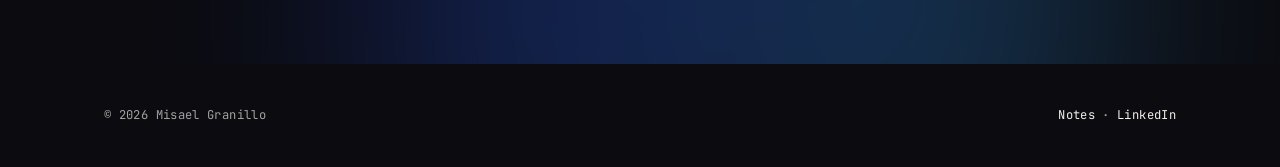
==== commit ab437f9f: "Remove "Distrito Yaax" from the Almira timeline entry Co-Authored-By: Claude Opus 4.8 <noreply@anthr" ====
--- a/index.html
+++ b/index.html
@@ -226,7 +226,7 @@
         <div class="arc-item">
           <div class="arc-when">2022</div>
           <div class="arc-role">Almira Desarrollos</div>
-          <p><span class="es">Director Comercial. Colocó más del 30 por ciento de una torre de 144 unidades en 60 días, en Distrito Yaax.</span><span class="en">Commercial Director. Placed over 30 percent of a 144-unit tower in 60 days, at Distrito Yaax.</span></p>
+          <p><span class="es">Director Comercial. Colocó más del 30 por ciento de una torre de 144 unidades en 60 días.</span><span class="en">Commercial Director. Placed over 30 percent of a 144-unit tower in 60 days.</span></p>
         </div>
         <div class="arc-item accent">
           <div class="arc-when">2023 a 2025</div>
